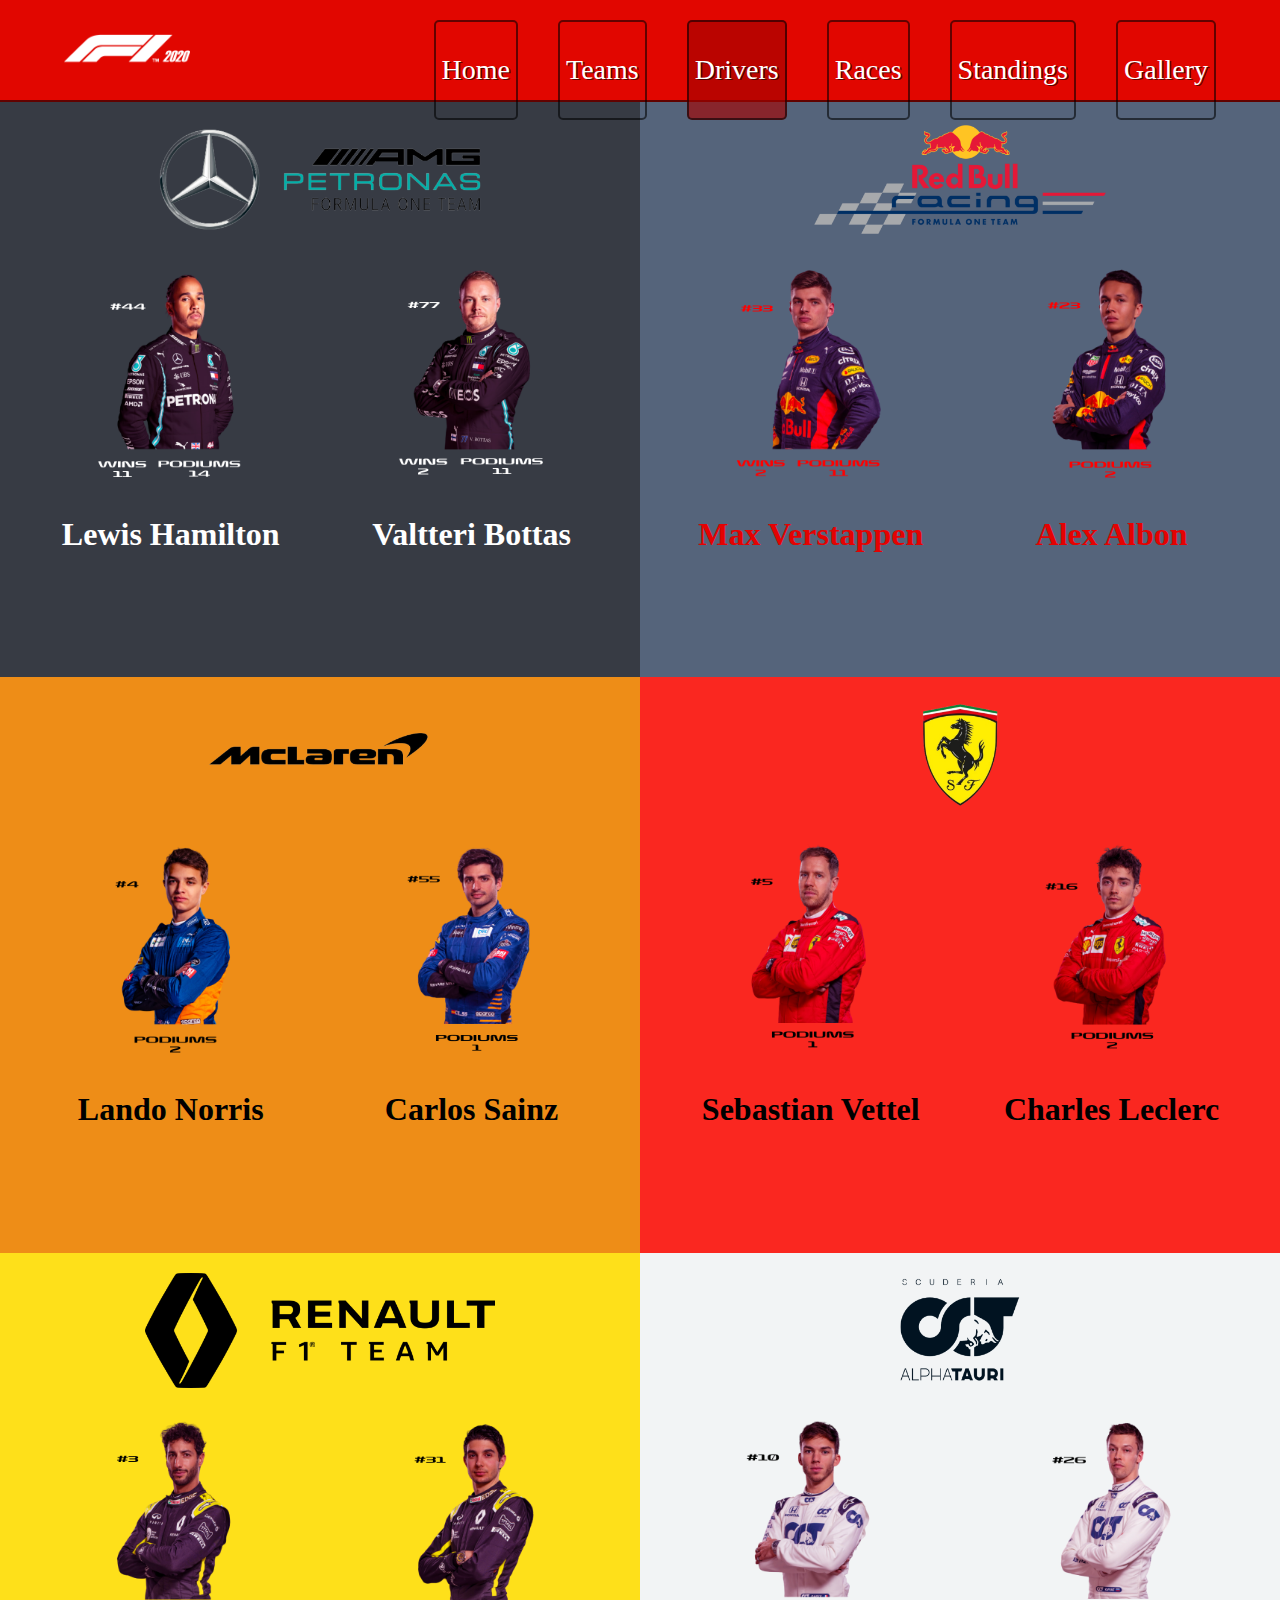
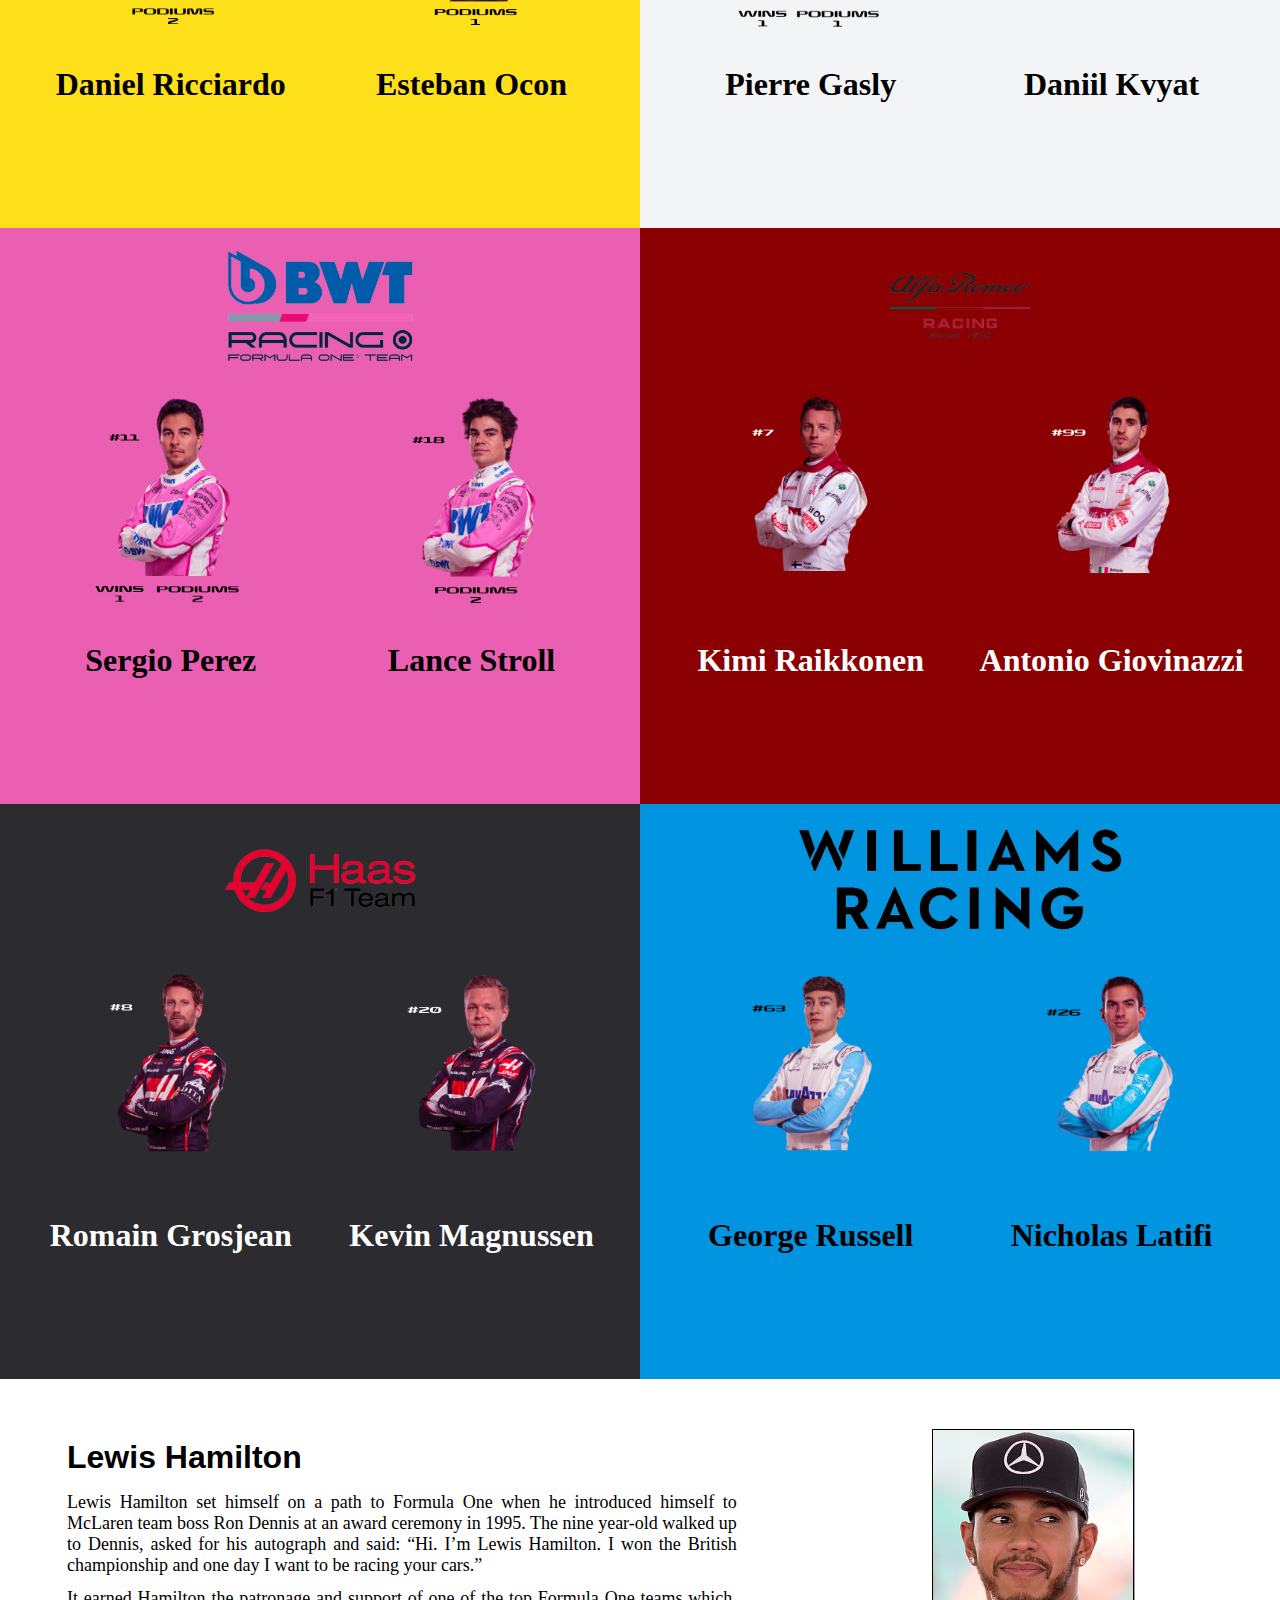
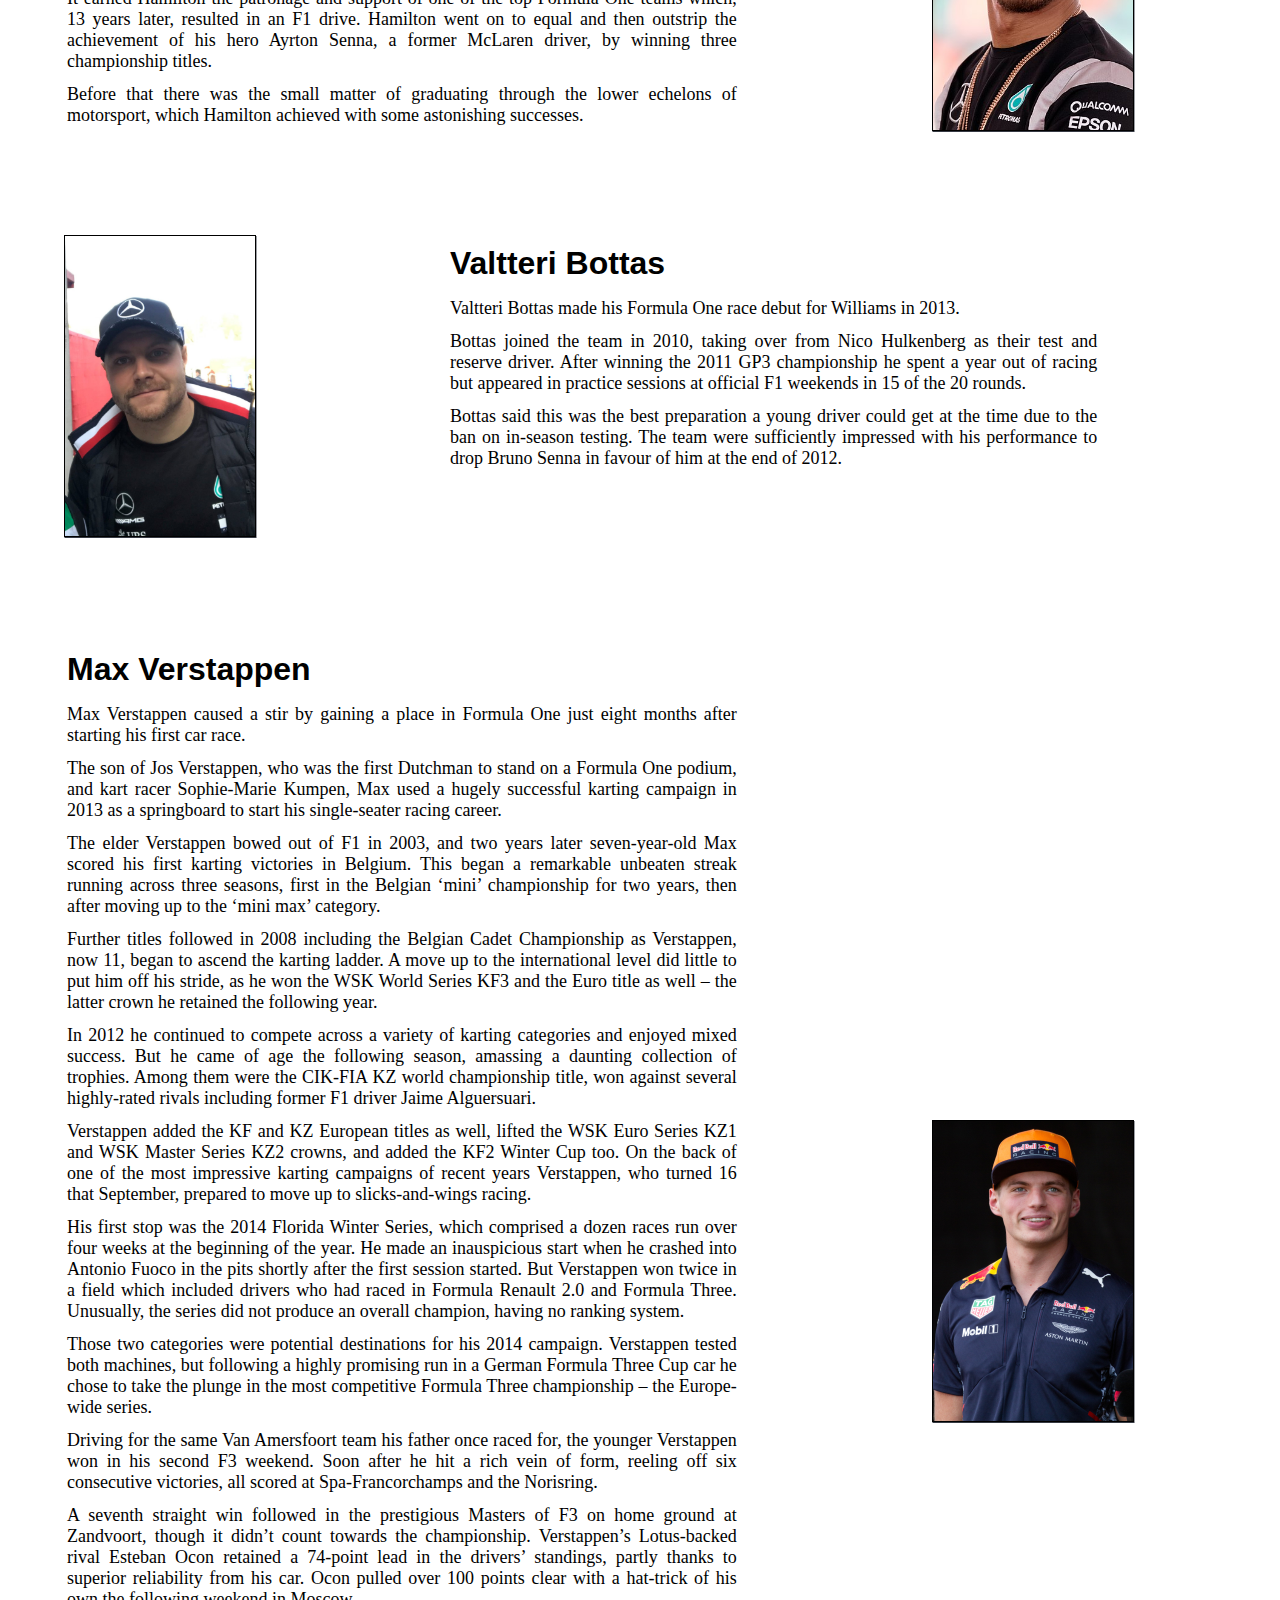
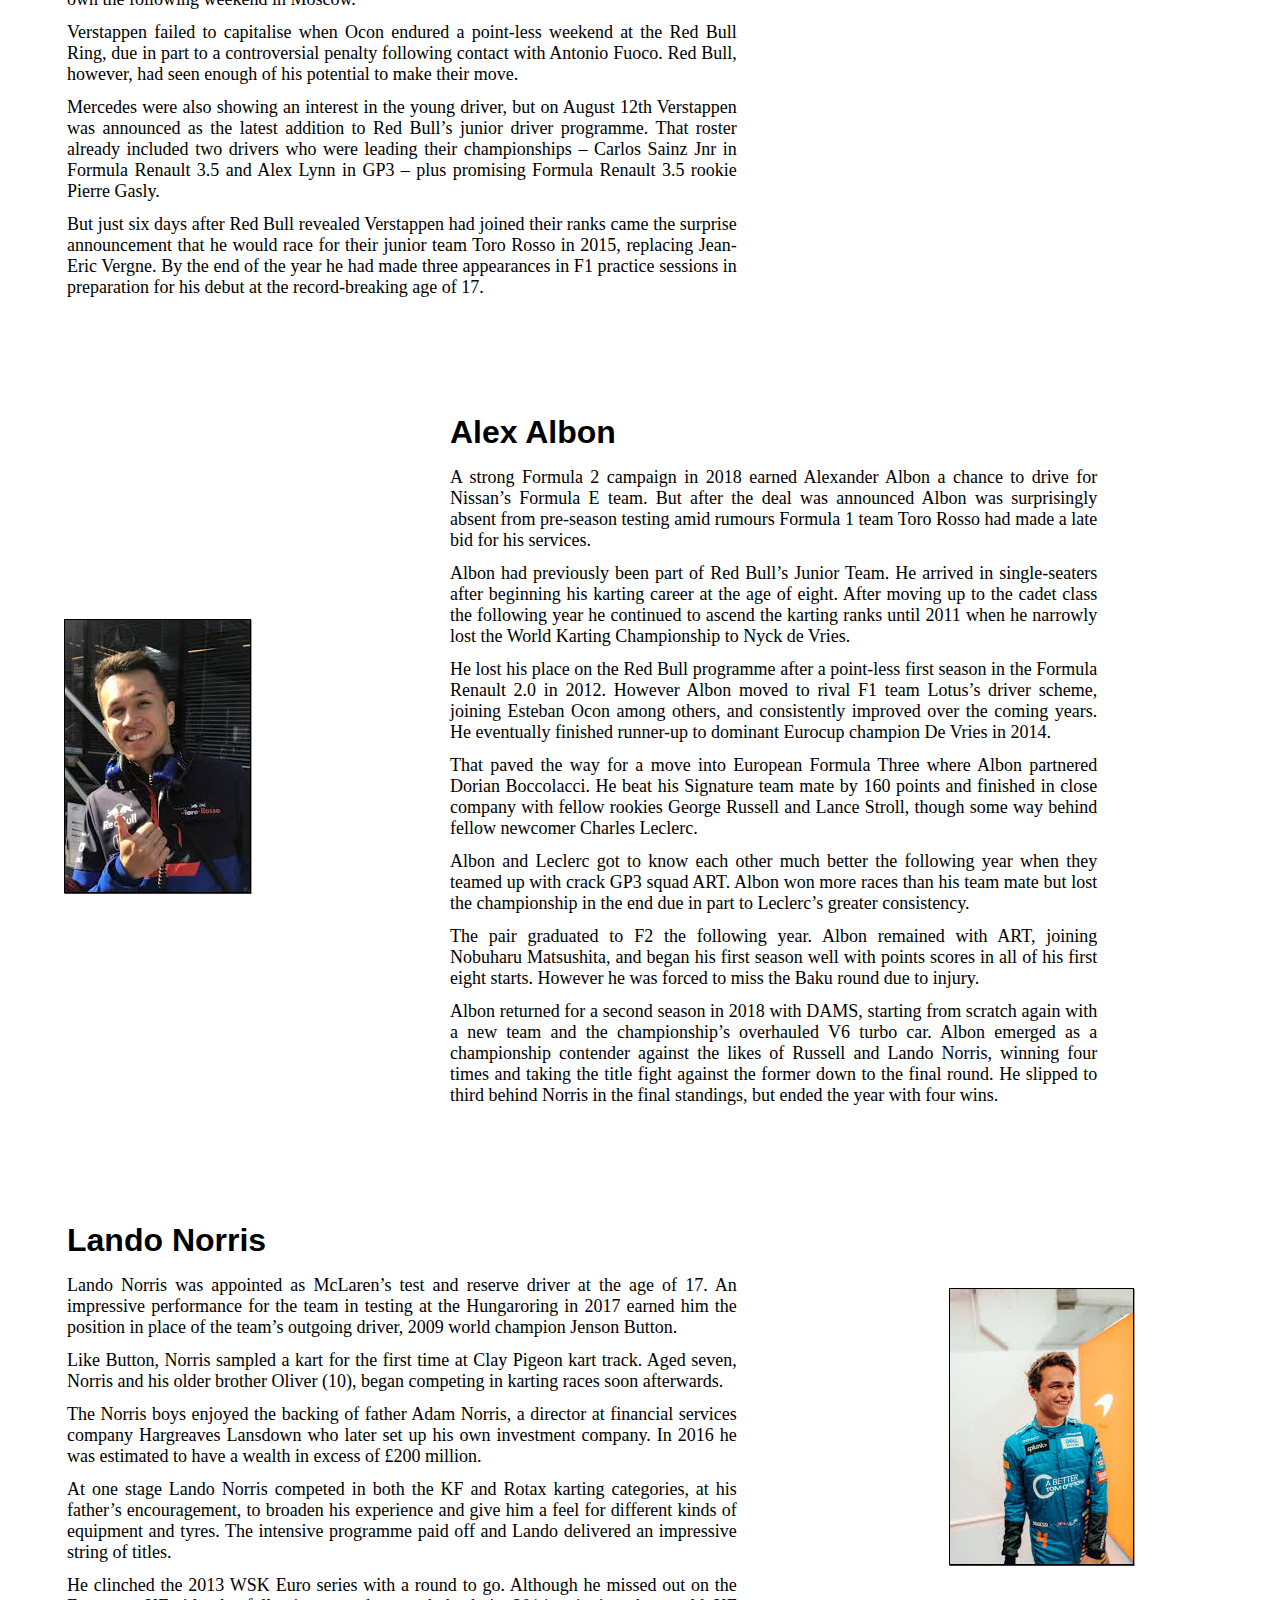
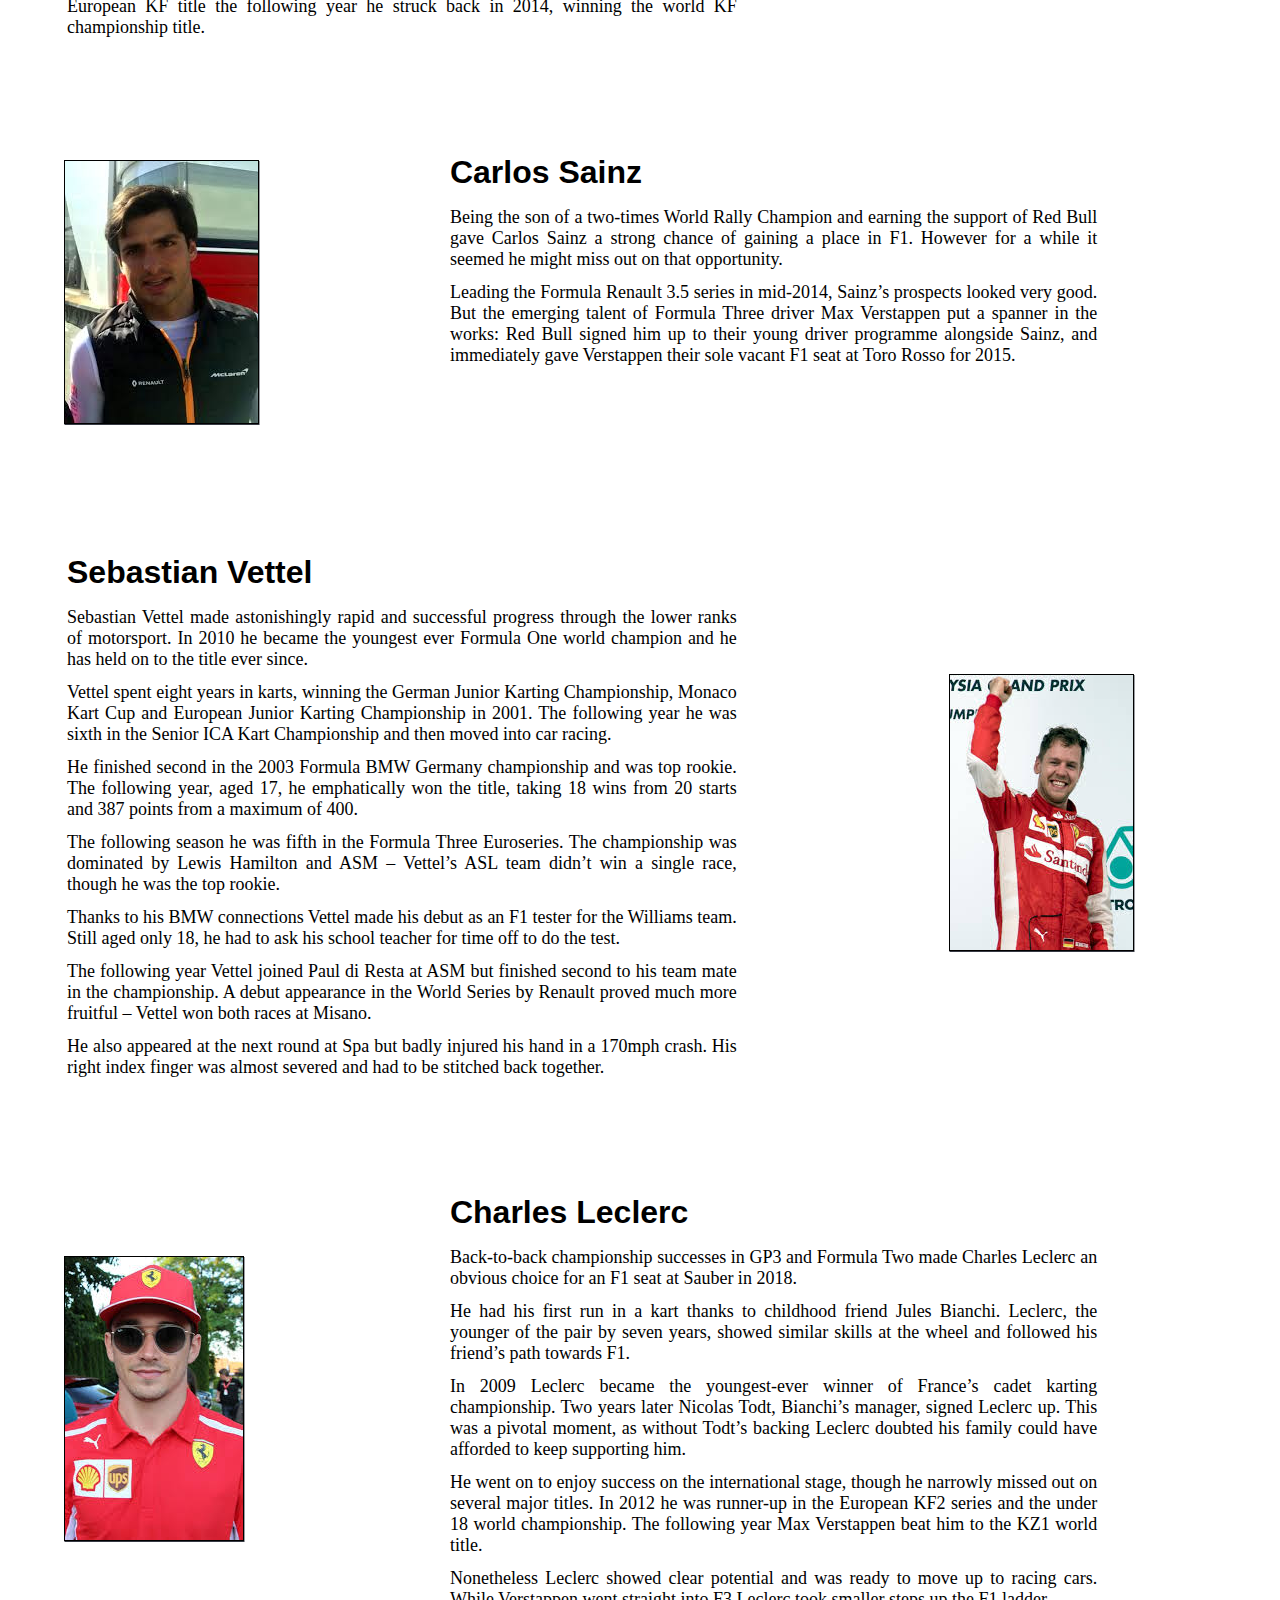
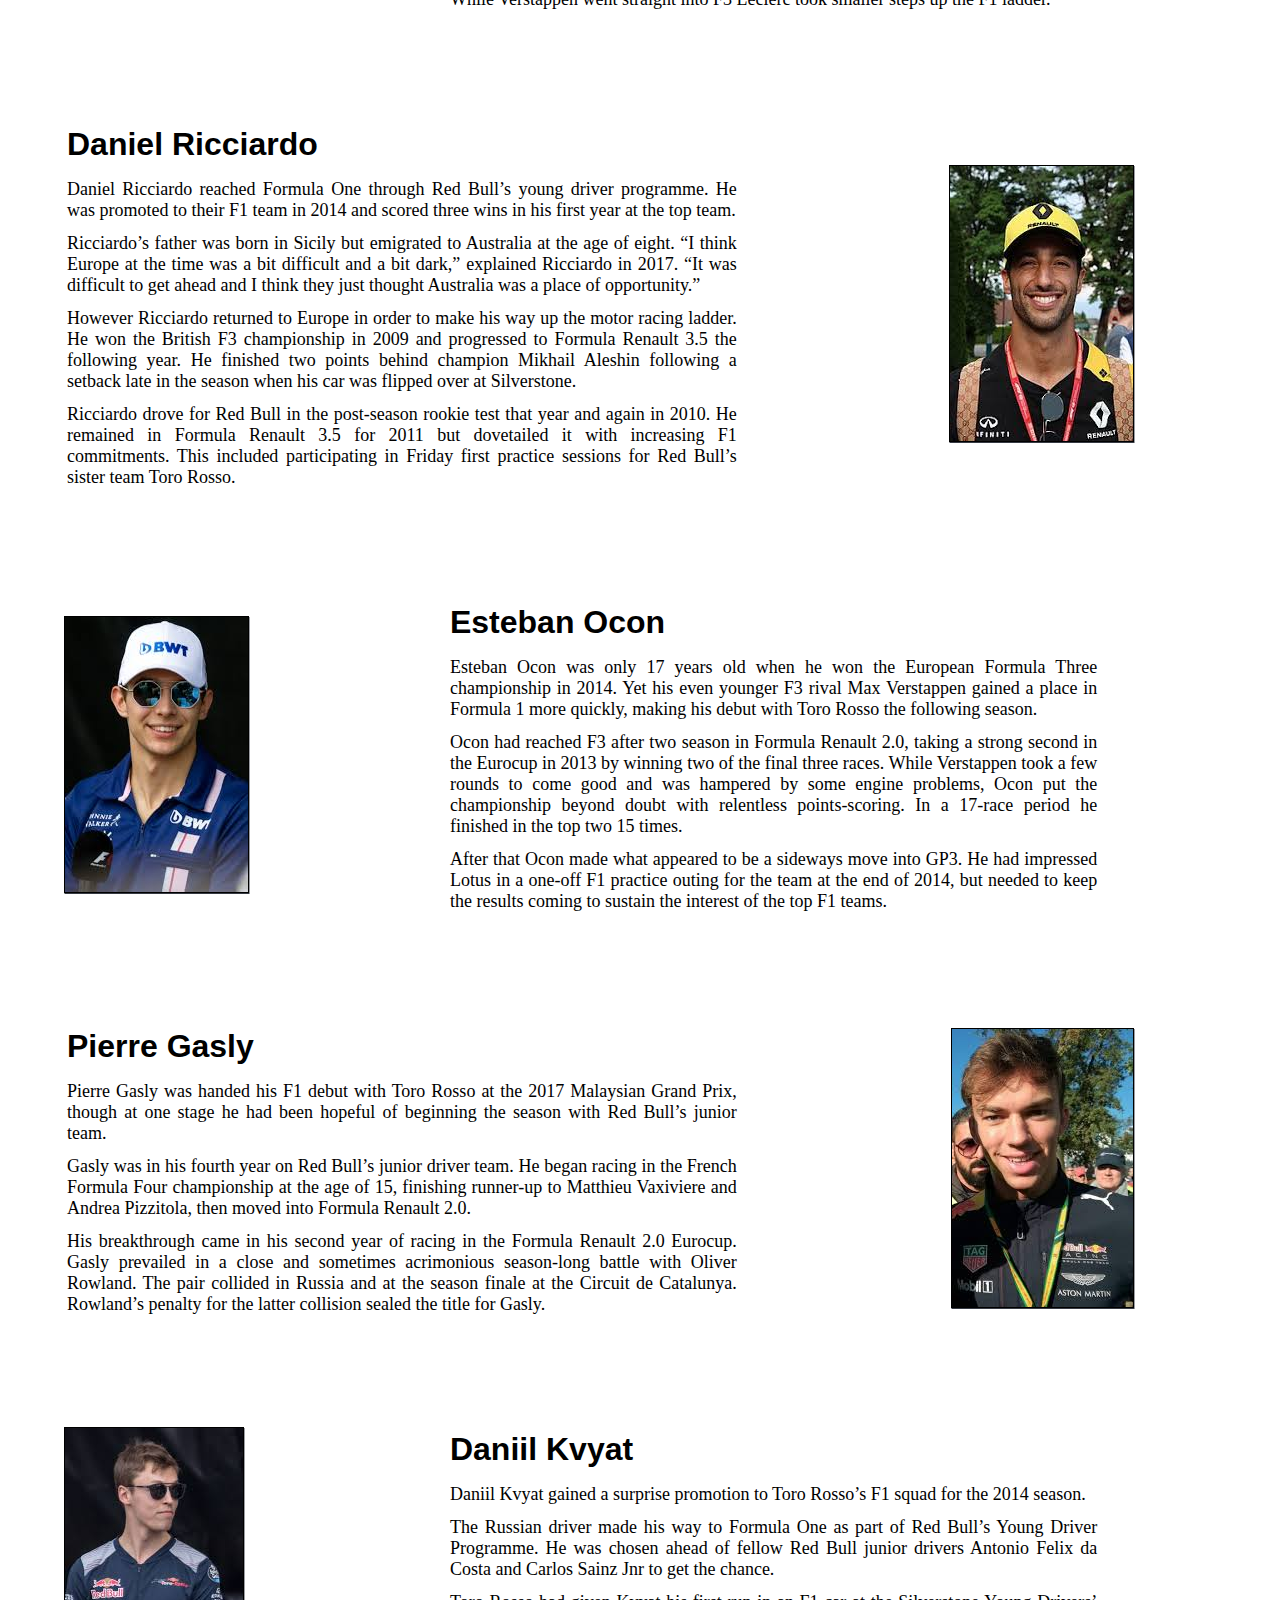
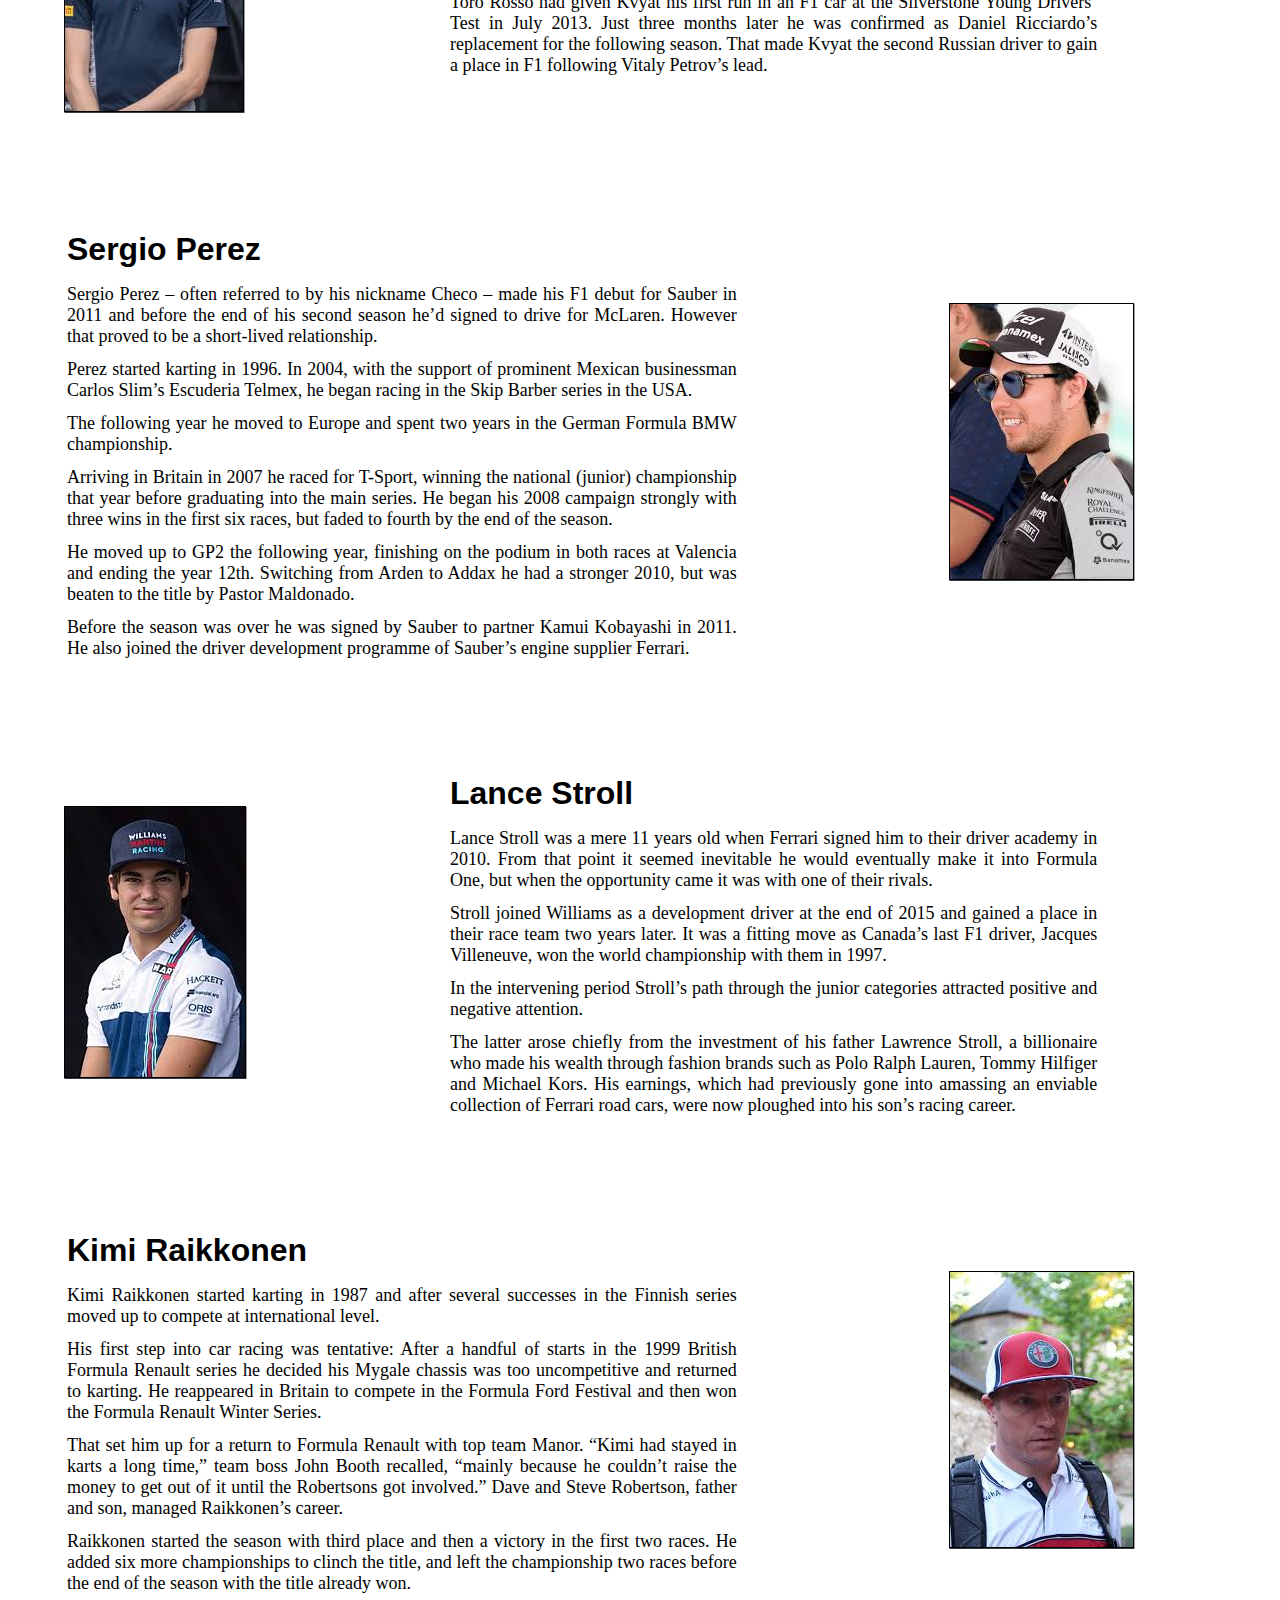
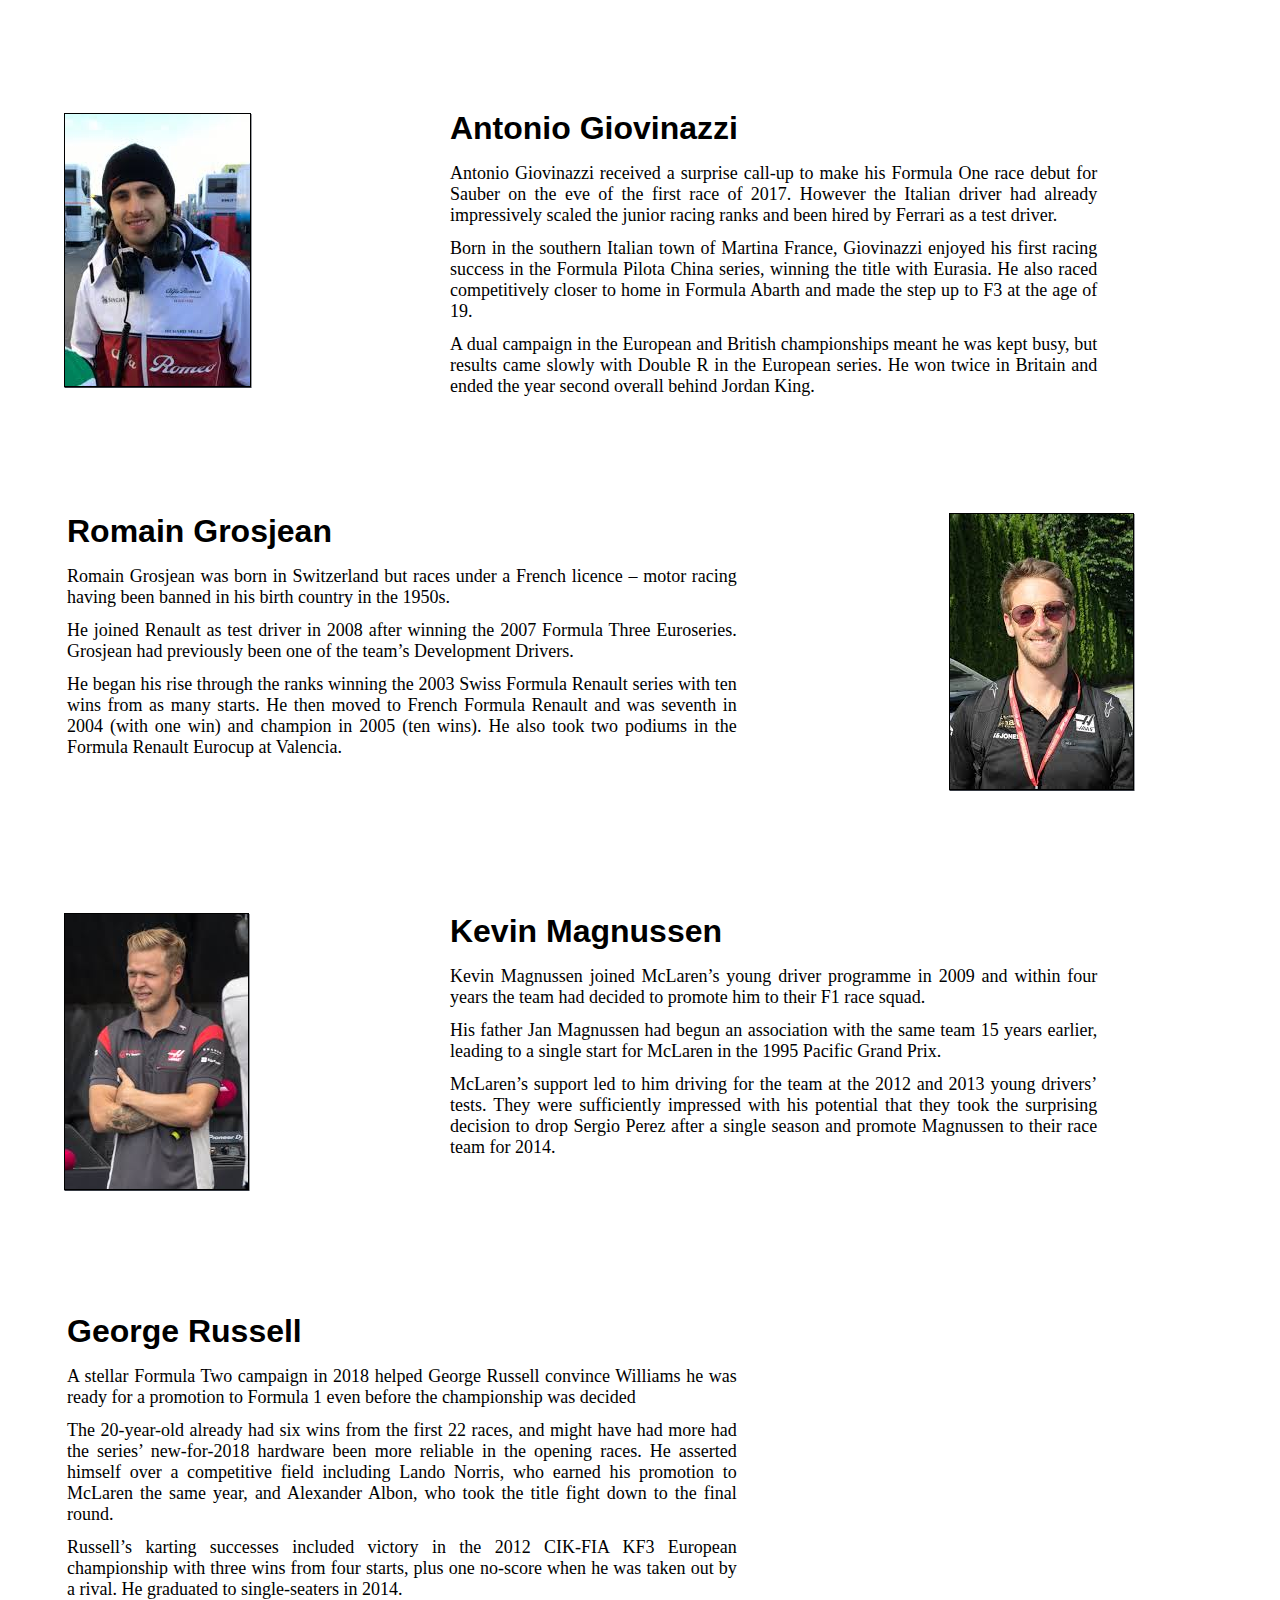
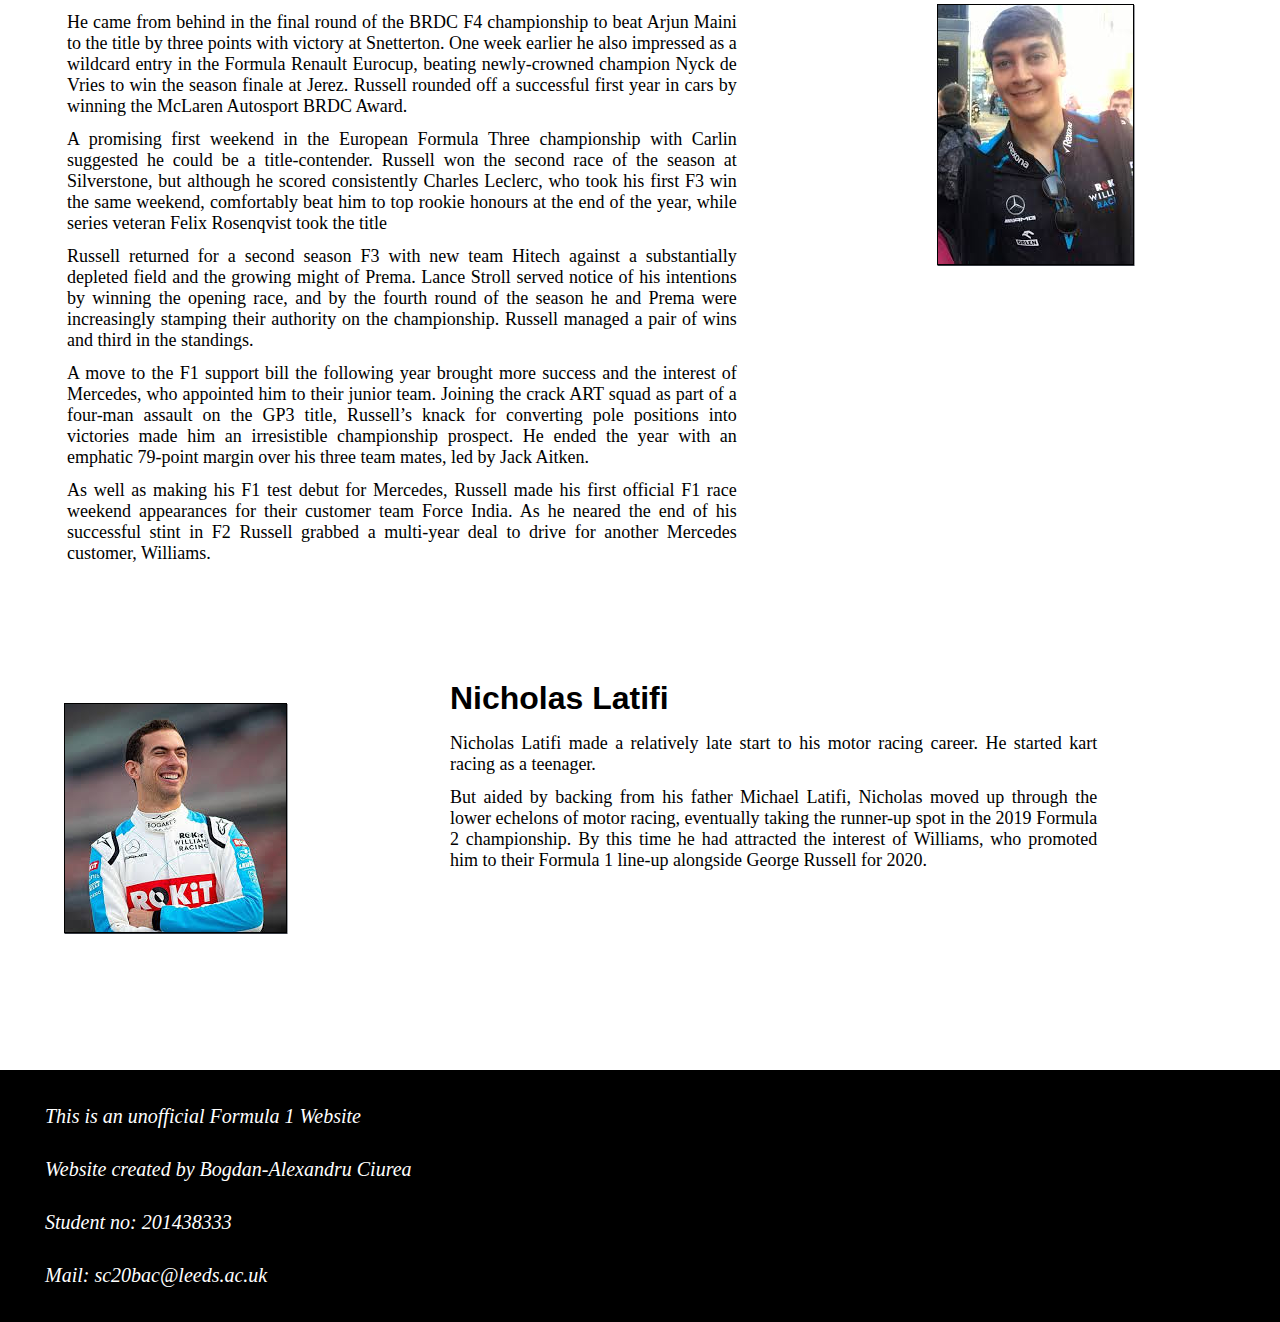
==== Drivers.html @ ae2753bf "Changes to layout + continuation to Drivers" ====
<!DOCTYPE html>
<html lang="en">
<head>
    <meta charset="UTF-8">
    <meta name="viewport" content="width=device-width, initial-scale=1.0">
    <meta http-equiv="X-UA-Xompatible" content="ie=edge">
    <title>F1</title>
    <link rel="stylesheet" href="reset.css">
    <link rel="stylesheet" href="Header.css">
    <link rel="stylesheet" href="cssdrivers.css">
    <link rel="stylesheet" href="footer.css">
    
</head>
<body>
    <div class="header">
        <div class = "innerHeader">
            <div class="logo">
                <a href="Home.html"><img src="Assets/F1-Logo.png"></a>
            </div>
            <ul class="navigation">
                <a href="Home.html"><li id="otherPages">Home</li></a>
                <a href="Teams.html"><li id="otherPages">Teams</li></a>
                <a href="Drivers.html"><li id="currentPage">Drivers</li></a>
                <a href="Races.html"><li id="otherPages">Races</li></a>
                <a href="Standings.html"><li id="otherPages">Standings</li></a>
                <a href="Photos.html"><li id="otherPages">Gallery</li></a>
            </ul>
        </div>
    </div>

    <main>
        <div id="mercedes" class="team">
            <div class="teamlogo">
                <img src="Assets/logomercedes.png">
            </div>

            <div class="drivers">
                <div class="driver">
                <a href="#LHam">
                    <div class="photo">
                        <img src="Assets/ham.png">
                    </div>
                    <div class="name">
                        <h1>
                            Lewis Hamilton
                        </h1>
                    </div>
                </a>
                </div>
                
                <div class="driver">
                <a href="#VBot">
                    <div class="photo">
                        <img src="Assets/bot.png">
                    </div>
                    <div class="name">
                        <h1>
                            Valtteri Bottas
                        </h1>
                    </div>
                </a>
                </div>
            </div>
        </div>

        <div id="redbull" class="team">
            <div class="teamlogo">
                <img src="Assets/logoredbull.png">
            </div>

            <div class="drivers">
                <div class="driver">
                    <a href="#MVer">
                    <div class="photo">
                        <img src="Assets/ver.png">
                    </div>
                    <div class="name">
                        <h1>
                            Max Verstappen
                        </h1>
                    </div>
                    </a>
                </div>
                <div class="driver">
                    <a href="#AAlb">
                    <div class="photo">
                        <img src="Assets/alb.png">
                    </div>
                    <div class="name">
                        <h1>
                            Alex Albon
                        </h1>
                    </div>
                    </a>
                </div>
            </div>
        </div>

        <div id="mclaren" class="team">
            <div class="teamlogo">
                <img src="Assets/logomclaren.png">
            </div>

            <div class="drivers">
                <div class="driver">
                    <a href="#LNor">
                    <div class="photo">
                        <img src="Assets/nor.png">
                    </div>
                    <div class="name">
                        <h1>
                            Lando Norris
                        </h1>
                    </div>
                    </a>
                </div>
                <div class="driver">
                    <a href="#CSai">
                    <div class="photo">
                        <img src="Assets/sai.png">
                    </div>
                    <div class="name">
                        <h1>
                            Carlos Sainz
                        </h1>
                    </div>
                    </a>
                </div>
            </div>
        </div>

        <div id="ferrari" class="team">
            <div class="teamlogo">
                <img src="Assets/logoferrri.png">
            </div>

            <div class="drivers">
                <div class="driver">
                    <a href="#SVet">
                    <div class="photo">
                        <img src="Assets/vet.png">
                    </div>
                    <div class="name">
                        <h1>
                            Sebastian Vettel
                        </h1>
                    </div>
                    </a>
                </div>
                <div class="driver">
                    <a href="#CLec">
                    <div class="photo">
                        <img src="Assets/lec.png">
                    </div>
                    <div class="name">
                        <h1>
                            Charles Leclerc
                        </h1>
                    </div>
                    </a>
                </div>
            </div>
        </div>

        <div id="renault" class="team">
            <div class="teamlogo">
                <img src="Assets/logorenault.png">
            </div>

            <div class="drivers">
                <div class="driver">
                    <a href="#DRic">
                    <div class="photo">
                        <img src="Assets/ric.png">
                    </div>
                    <div class="name">
                        <h1>
                            Daniel Ricciardo
                        </h1>
                    </div>
                    </a>
                </div>
                <div class="driver">
                    <a href="#EOco">
                    <div class="photo">
                        <img src="Assets/oco.png">
                    </div>
                    <div class="name">
                        <h1>
                            Esteban Ocon
                        </h1>
                    </div>
                    </a>
                </div>
            </div>
        </div>

        <div id="alphatauri" class="team">
            <div class="teamlogo">
                <img src="Assets/logoalphatauri.png">
            </div>

            <div class="drivers">
                <div class="driver">
                    <a href="#PGas">
                    <div class="photo">
                        <img src="Assets/gas.png">
                    </div>
                    <div class="name">
                        <h1>
                            Pierre Gasly
                        </h1>
                    </div>
                    </a>
                </div>
                <div class="driver">
                    <a href="#DKvy">
                    <div class="photo">
                        <img src="Assets/kvi.png">
                    </div>
                    <div class="name">
                        <h1>
                            Daniil Kvyat
                        </h1>
                    </div>
                    </a>
                </div>
            </div>
        </div>

        <div id="racingpoint" class="team">
            <div class="teamlogo">
                <img src="Assets/logoracinpoint.png">
            </div>

            <div class="drivers">
                <div class="driver">
                    <a href="#SPer">
                    <div class="photo">
                        <img src="Assets/per.png">
                    </div>
                    <div class="name">
                        <h1>
                            Sergio Perez
                        </h1>
                    </div>
                    </a>
                </div>
                <div class="driver">
                    <a href="#LStr">
                    <div class="photo">
                        <img src="Assets/str.png">
                    </div>
                    <div class="name">
                        <h1>
                            Lance Stroll
                        </h1>
                    </div>
                    </a>
                </div>
            </div>
        </div>

        <div id="alfaromeo" class="team">
            <div class="teamlogo">
                <img src="Assets/logoalfaromeo.png">
            </div>

            <div class="drivers">
                <div class="driver">
                    <a href="#KRai">
                    <div class="photo">
                        <img src="Assets/rai.png">
                    </div>
                    <div class="name">
                        <h1>
                            Kimi Raikkonen
                        </h1>
                    </div>
                    </a>
                </div>
                <div class="driver">
                    <a href="#AGio">
                    <div class="photo">
                        <img src="Assets/gio.png">
                    </div>
                    <div class="name">
                        <h1>
                            Antonio Giovinazzi
                        </h1>
                    </div>
                    </a>
                </div>
            </div>
        </div>

        <div id="haas" class="team">
            <div class="teamlogo">
                <img src="Assets/logohaas.png">
            </div>

            <div class="drivers">
                <div class="driver">
                    <a href="#RGro">
                    <div class="photo">
                        <img src="Assets/gro.png">
                    </div>
                    <div class="name">
                        <h1>
                            Romain Grosjean
                        </h1>
                    </div>
                    </a>
                </div>
                <div class="driver">
                    <a href="#KMag">
                    <div class="photo">
                        <img src="Assets/mag.png">
                    </div>
                    <div class="name">
                        <h1>
                            Kevin Magnussen
                        </h1>
                    </div>
                    </a>
                </div>
            </div>
        </div>

        <div id="williams" class="team">
            <div class="teamlogo">
                <img src="Assets/logowilliams.png">
            </div>

            <div class="drivers">
                <div class="driver">
                    <a href="#GRus">
                    <div class="photo">
                        <img src="Assets/rus.png">
                    </div>
                    <div class="name">
                        <h1>
                            George Russell
                        </h1>
                    </div>
                    </a>
                </div>
                <div class="driver">
                    <a href="#NLat">
                    <div class="photo">
                        <img src="Assets/lat.png">
                    </div>
                    <div class="name">
                        <h1>
                            Nicholas Latifi
                        </h1>
                    </div>
                    </a>
                </div>
            </div>
        </div>
    
    </main>
    
    <div class="driversDescription">
        <div class="driverDescriptionl">
            <div class="about">
                <h1 id="LHam">Lewis Hamilton</h1>
                <p>Lewis Hamilton set himself on a path to Formula One when he introduced himself to McLaren team boss Ron Dennis at an award ceremony in 1995. The nine year-old walked up to Dennis, asked for his autograph and said: “Hi. I’m Lewis Hamilton. I won the British championship and one day I want to be racing your cars.”</p>
                <p>It earned Hamilton the patronage and support of one of the top Formula One teams which, 13 years later, resulted in an F1 drive. Hamilton went on to equal and then outstrip the achievement of his hero Ayrton Senna, a former McLaren driver, by winning three championship titles.</p>
                <p>Before that there was the small matter of graduating through the lower echelons of motorsport, which Hamilton achieved with some astonishing successes.</p>
            </div>
            <div class="image">
                <img src="Assets/LHam.jpg" alt="Lewis Hamilton">
            </div>
        </div>

        <div class="driverDescriptionr">
            <div class="image">
                <img src="Assets/VBot.jpg" alt="Valtteri Bottas">
            </div>
            <div class="about">
                <h1 id="VBot">Valtteri Bottas</h1>
                <p>Valtteri Bottas made his Formula One race debut for Williams in 2013.</p>
                <p>Bottas joined the team in 2010, taking over from Nico Hulkenberg as their test and reserve driver. After winning the 2011 GP3 championship he spent a year out of racing but appeared in practice sessions at official F1 weekends in 15 of the 20 rounds.</p>
                <p>Bottas said this was the best preparation a young driver could get at the time due to the ban on in-season testing. The team were sufficiently impressed with his performance to drop Bruno Senna in favour of him at the end of 2012.</p>
            </div>
            
        </div>

        <div class="driverDescriptionl">
            <div class="about">
                <h1 id="MVer">Max Verstappen</h1>
                <p>Max Verstappen caused a stir by gaining a place in Formula One just eight months after starting his first car race.</p>
                <p>The son of Jos Verstappen, who was the first Dutchman to stand on a Formula One podium, and kart racer Sophie-Marie Kumpen, Max used a hugely successful karting campaign in 2013 as a springboard to start his single-seater racing career.</p>
                <p>The elder Verstappen bowed out of F1 in 2003, and two years later seven-year-old Max scored his first karting victories in Belgium. This began a remarkable unbeaten streak running across three seasons, first in the Belgian ‘mini’ championship for two years, then after moving up to the ‘mini max’ category.</p>
                <p>Further titles followed in 2008 including the Belgian Cadet Championship as Verstappen, now 11, began to ascend the karting ladder. A move up to the international level did little to put him off his stride, as he won the WSK World Series KF3 and the Euro title as well – the latter crown he retained the following year.</p>
                <p>In 2012 he continued to compete across a variety of karting categories and enjoyed mixed success. But he came of age the following season, amassing a daunting collection of trophies. Among them were the CIK-FIA KZ world championship title, won against several highly-rated rivals including former F1 driver Jaime Alguersuari.</p>
                <p>Verstappen added the KF and KZ European titles as well, lifted the WSK Euro Series KZ1 and WSK Master Series KZ2 crowns, and added the KF2 Winter Cup too. On the back of one of the most impressive karting campaigns of recent years Verstappen, who turned 16 that September, prepared to move up to slicks-and-wings racing.</p>
                <p>His first stop was the 2014 Florida Winter Series, which comprised a dozen races run over four weeks at the beginning of the year. He made an inauspicious start when he crashed into Antonio Fuoco in the pits shortly after the first session started. But Verstappen won twice in a field which included drivers who had raced in Formula Renault 2.0 and Formula Three. Unusually, the series did not produce an overall champion, having no ranking system.</p>
                <p>Those two categories were potential destinations for his 2014 campaign. Verstappen tested both machines, but following a highly promising run in a German Formula Three Cup car he chose to take the plunge in the most competitive Formula Three championship – the Europe-wide series.</p>
                <p>Driving for the same Van Amersfoort team his father once raced for, the younger Verstappen won in his second F3 weekend. Soon after he hit a rich vein of form, reeling off six consecutive victories, all scored at Spa-Francorchamps and the Norisring.</p>
                <p>A seventh straight win followed in the prestigious Masters of F3 on home ground at Zandvoort, though it didn’t count towards the championship. Verstappen’s Lotus-backed rival Esteban Ocon retained a 74-point lead in the drivers’ standings, partly thanks to superior reliability from his car. Ocon pulled over 100 points clear with a hat-trick of his own the following weekend in Moscow.</p>
                <p>Verstappen failed to capitalise when Ocon endured a point-less weekend at the Red Bull Ring, due in part to a controversial penalty following contact with Antonio Fuoco. Red Bull, however, had seen enough of his potential to make their move.</p>
                <p>Mercedes were also showing an interest in the young driver, but on August 12th Verstappen was announced as the latest addition to Red Bull’s junior driver programme. That roster already included two drivers who were leading their championships – Carlos Sainz Jnr in Formula Renault 3.5 and Alex Lynn in GP3 – plus promising Formula Renault 3.5 rookie Pierre Gasly.</p>
                <p>But just six days after Red Bull revealed Verstappen had joined their ranks came the surprise announcement that he would race for their junior team Toro Rosso in 2015, replacing Jean-Eric Vergne. By the end of the year he had made three appearances in F1 practice sessions in preparation for his debut at the record-breaking age of 17.</p>
            </div>
            <div class="image">
                <img src="Assets/MVer.jpg" alt="Max Verstappen">
            </div>
        </div>

        <div class="driverDescriptionr">
            <div class="image">
                <img src="Assets/AAlb.jpg" alt="Alex Albon">
            </div>
            <div class="about">
                <h1 id="AAlb">Alex Albon</h1>
                <p>A strong Formula 2 campaign in 2018 earned Alexander Albon a chance to drive for Nissan’s Formula E team. But after the deal was announced Albon was surprisingly absent from pre-season testing amid rumours Formula 1 team Toro Rosso had made a late bid for his services.</p>
                <p>Albon had previously been part of Red Bull’s Junior Team. He arrived in single-seaters after beginning his karting career at the age of eight. After moving up to the cadet class the following year he continued to ascend the karting ranks until 2011 when he narrowly lost the World Karting Championship to Nyck de Vries.</p>
                <p>He lost his place on the Red Bull programme after a point-less first season in the Formula Renault 2.0 in 2012. However Albon moved to rival F1 team Lotus’s driver scheme, joining Esteban Ocon among others, and consistently improved over the coming years. He eventually finished runner-up to dominant Eurocup champion De Vries in 2014.</p>
                <p>That paved the way for a move into European Formula Three where Albon partnered Dorian Boccolacci. He beat his Signature team mate by 160 points and finished in close company with fellow rookies George Russell and Lance Stroll, though some way behind fellow newcomer Charles Leclerc.</p>
                <p>Albon and Leclerc got to know each other much better the following year when they teamed up with crack GP3 squad ART. Albon won more races than his team mate but lost the championship in the end due in part to Leclerc’s greater consistency.</p>
                <p>The pair graduated to F2 the following year. Albon remained with ART, joining Nobuharu Matsushita, and began his first season well with points scores in all of his first eight starts. However he was forced to miss the Baku round due to injury.</p>
                <p>Albon returned for a second season in 2018 with DAMS, starting from scratch again with a new team and the championship’s overhauled V6 turbo car. Albon emerged as a championship contender against the likes of Russell and Lando Norris, winning four times and taking the title fight against the former down to the final round. He slipped to third behind Norris in the final standings, but ended the year with four wins.</p>
            </div>
        </div>

        <div class="driverDescriptionl">
            <div class="about">
                <h1 id="LNor">Lando Norris</h1>
                <p>Lando Norris was appointed as McLaren’s test and reserve driver at the age of 17. An impressive performance for the team in testing at the Hungaroring in 2017 earned him the position in place of the team’s outgoing driver, 2009 world champion Jenson Button.</p>
                <p>Like Button, Norris sampled a kart for the first time at Clay Pigeon kart track. Aged seven, Norris and his older brother Oliver (10), began competing in karting races soon afterwards.</p>
                <p>The Norris boys enjoyed the backing of father Adam Norris, a director at financial services company Hargreaves Lansdown who later set up his own investment company. In 2016 he was estimated to have a wealth in excess of £200 million.</p>
                <p>At one stage Lando Norris competed in both the KF and Rotax karting categories, at his father’s encouragement, to broaden his experience and give him a feel for different kinds of equipment and tyres. The intensive programme paid off and Lando delivered an impressive string of titles.</p>
                <p>He clinched the 2013 WSK Euro series with a round to go. Although he missed out on the European KF title the following year he struck back in 2014, winning the world KF championship title.</p>
            </div>
            <div class="image">
                <img src="Assets/LNor.jpg" alt="Lando Norris">
            </div>
        </div>

        <div class="driverDescriptionr">
            <div class="image">
                <img src="Assets/CSai.jpg" alt="Carlos Sainz">
            </div>
            <div class="about">
                <h1 id="CSai">Carlos Sainz</h1>
                <p>Being the son of a two-times World Rally Champion and earning the support of Red Bull gave Carlos Sainz a strong chance of gaining a place in F1. However for a while it seemed he might miss out on that opportunity.</p>
                <p>Leading the Formula Renault 3.5 series in mid-2014, Sainz’s prospects looked very good. But the emerging talent of Formula Three driver Max Verstappen put a spanner in the works: Red Bull signed him up to their young driver programme alongside Sainz, and immediately gave Verstappen their sole vacant F1 seat at Toro Rosso for 2015.</p>

            </div> 
        </div>

        <div class="driverDescriptionl">
            <div class="about">
                <h1 id="SVet">Sebastian Vettel</h1>
                <p>Sebastian Vettel made astonishingly rapid and successful progress through the lower ranks of motorsport. In 2010 he became the youngest ever Formula One world champion and he has held on to the title ever since.</p>
                <p>Vettel spent eight years in karts, winning the German Junior Karting Championship, Monaco Kart Cup and European Junior Karting Championship in 2001. The following year he was sixth in the Senior ICA Kart Championship and then moved into car racing.</p>
                <p>He finished second in the 2003 Formula BMW Germany championship and was top rookie. The following year, aged 17, he emphatically won the title, taking 18 wins from 20 starts and 387 points from a maximum of 400.</p>
                <p>The following season he was fifth in the Formula Three Euroseries. The championship was dominated by Lewis Hamilton and ASM – Vettel’s ASL team didn’t win a single race, though he was the top rookie.</p>
                <p>Thanks to his BMW connections Vettel made his debut as an F1 tester for the Williams team. Still aged only 18, he had to ask his school teacher for time off to do the test.</p>
                <p>The following year Vettel joined Paul di Resta at ASM but finished second to his team mate in the championship. A debut appearance in the World Series by Renault proved much more fruitful – Vettel won both races at Misano.</p>
                <p>He also appeared at the next round at Spa but badly injured his hand in a 170mph crash. His right index finger was almost severed and had to be stitched back together.</p>
            </div>
            <div class="image">
                <img src="Assets/SVet.jpg" alt="Sebastian Vettel">
            </div>
        </div>

        <div class="driverDescriptionr">
            <div class="image">
                <img src="Assets/CLec.jpg" alt="Charles Leclerc">
            </div>
            <div class="about">
                <h1 id="CLec">Charles Leclerc</h1>
                <p>Back-to-back championship successes in GP3 and Formula Two made Charles Leclerc an obvious choice for an F1 seat at Sauber in 2018.</p>
                <p>He had his first run in a kart thanks to childhood friend Jules Bianchi. Leclerc, the younger of the pair by seven years, showed similar skills at the wheel and followed his friend’s path towards F1.</p>
                <p>In 2009 Leclerc became the youngest-ever winner of France’s cadet karting championship. Two years later Nicolas Todt, Bianchi’s manager, signed Leclerc up. This was a pivotal moment, as without Todt’s backing Leclerc doubted his family could have afforded to keep supporting him.</p>
                <p>He went on to enjoy success on the international stage, though he narrowly missed out on several major titles. In 2012 he was runner-up in the European KF2 series and the under 18 world championship. The following year Max Verstappen beat him to the KZ1 world title.</p>
                <p>Nonetheless Leclerc showed clear potential and was ready to move up to racing cars. While Verstappen went straight into F3 Leclerc took smaller steps up the F1 ladder.</p>
            </div>
            
        </div>

        <div class="driverDescriptionl">
            <div class="about">
                <h1 id="DRic">Daniel Ricciardo</h1>
                <p>Daniel Ricciardo reached Formula One through Red Bull’s young driver programme. He was promoted to their F1 team in 2014 and scored three wins in his first year at the top team.</p>
                <p>Ricciardo’s father was born in Sicily but emigrated to Australia at the age of eight. “I think Europe at the time was a bit difficult and a bit dark,” explained Ricciardo in 2017. “It was difficult to get ahead and I think they just thought Australia was a place of opportunity.”</p>
                <p>However Ricciardo returned to Europe in order to make his way up the motor racing ladder. He won the British F3 championship in 2009 and progressed to Formula Renault 3.5 the following year. He finished two points behind champion Mikhail Aleshin following a setback late in the season when his car was flipped over at Silverstone.</p>
                <p>Ricciardo drove for Red Bull in the post-season rookie test that year and again in 2010. He remained in Formula Renault 3.5 for 2011 but dovetailed it with increasing F1 commitments. This included participating in Friday first practice sessions for Red Bull’s sister team Toro Rosso.</p>

            </div>
            <div class="image">
                <img src="Assets/DRic.jpg" alt="Daniel Ricciardo">
            </div>
        </div>

        <div class="driverDescriptionr">
            <div class="image">
                <img src="Assets/EOco.jpg" alt="Esteban Ocon">
            </div>
            <div class="about">
                <h1 id="EOco">Esteban Ocon</h1>
                <p>Esteban Ocon was only 17 years old when he won the European Formula Three championship in 2014. Yet his even younger F3 rival Max Verstappen gained a place in Formula 1 more quickly, making his debut with Toro Rosso the following season.</p>
                <p>Ocon had reached F3 after two season in Formula Renault 2.0, taking a strong second in the Eurocup in 2013 by winning two of the final three races. While Verstappen took a few rounds to come good and was hampered by some engine problems, Ocon put the championship beyond doubt with relentless points-scoring. In a 17-race period he finished in the top two 15 times.</p>
                <p>After that Ocon made what appeared to be a sideways move into GP3. He had impressed Lotus in a one-off F1 practice outing for the team at the end of 2014, but needed to keep the results coming to sustain the interest of the top F1 teams.</p>
            </div>
            
        </div>

        <div class="driverDescriptionl">
            <div class="about">
                <h1 id="PGas">Pierre Gasly</h1>
                <p>Pierre Gasly was handed his F1 debut with Toro Rosso at the 2017 Malaysian Grand Prix, though at one stage he had been hopeful of beginning the season with Red Bull’s junior team.</p>
                <p>Gasly was in his fourth year on Red Bull’s junior driver team. He began racing in the French Formula Four championship at the age of 15, finishing runner-up to Matthieu Vaxiviere and Andrea Pizzitola, then moved into Formula Renault 2.0.</p>
                <p>His breakthrough came in his second year of racing in the Formula Renault 2.0 Eurocup. Gasly prevailed in a close and sometimes acrimonious season-long battle with Oliver Rowland. The pair collided in Russia and at the season finale at the Circuit de Catalunya. Rowland’s penalty for the latter collision sealed the title for Gasly.</p>
            </div>
            <div class="image">
                <img src="Assets/PGas.jpg" alt="Pierre Gasly">
            </div>
        </div>

        <div class="driverDescriptionr">
            <div class="image">
                <img src="Assets/DKvy.jpg" alt="Daniil Kvyat">
            </div>
            <div class="about">
                <h1 id="DKvy">Daniil Kvyat</h1>
                <p>Daniil Kvyat gained a surprise promotion to Toro Rosso’s F1 squad for the 2014 season.</p>
                <p>The Russian driver made his way to Formula One as part of Red Bull’s Young Driver Programme. He was chosen ahead of fellow Red Bull junior drivers Antonio Felix da Costa and Carlos Sainz Jnr to get the chance.</p>
                <p>Toro Rosso had given Kvyat his first run in an F1 car at the Silverstone Young Drivers’ Test in July 2013. Just three months later he was confirmed as Daniel Ricciardo’s replacement for the following season. That made Kvyat the second Russian driver to gain a place in F1 following Vitaly Petrov’s lead.</p>
            </div>
            
        </div>

        <div class="driverDescriptionl">
            <div class="about">
                <h1 id="SPer">Sergio Perez</h1>
                <p>Sergio Perez – often referred to by his nickname Checo – made his F1 debut for Sauber in 2011 and before the end of his second season he’d signed to drive for McLaren. However that proved to be a short-lived relationship.</p>
                <p>Perez started karting in 1996. In 2004, with the support of prominent Mexican businessman Carlos Slim’s Escuderia Telmex, he began racing in the Skip Barber series in the USA.</p>
                <p>The following year he moved to Europe and spent two years in the German Formula BMW championship.</p>
                <p>Arriving in Britain in 2007 he raced for T-Sport, winning the national (junior) championship that year before graduating into the main series. He began his 2008 campaign strongly with three wins in the first six races, but faded to fourth by the end of the season.</p>
                <p>He moved up to GP2 the following year, finishing on the podium in both races at Valencia and ending the year 12th. Switching from Arden to Addax he had a stronger 2010, but was beaten to the title by Pastor Maldonado.</p>
                <p>Before the season was over he was signed by Sauber to partner Kamui Kobayashi in 2011. He also joined the driver development programme of Sauber’s engine supplier Ferrari.</p>
            </div>
            <div class="image">
                <img src="Assets/SPer.jpg" alt="Sergio Perez">
            </div>
        </div>

        <div class="driverDescriptionr">
            <div class="image">
                <img src="Assets/LStr.jpg" alt="Lance Stroll">
            </div>
            <div class="about">
                <h1 id="LStr">Lance Stroll</h1>
                <p>Lance Stroll was a mere 11 years old when Ferrari signed him to their driver academy in 2010. From that point it seemed inevitable he would eventually make it into Formula One, but when the opportunity came it was with one of their rivals.</p>
                <p>Stroll joined Williams as a development driver at the end of 2015 and gained a place in their race team two years later. It was a fitting move as Canada’s last F1 driver, Jacques Villeneuve, won the world championship with them in 1997.</p>
                <p>In the intervening period Stroll’s path through the junior categories attracted positive and negative attention.</p>
                <p>The latter arose chiefly from the investment of his father Lawrence Stroll, a billionaire who made his wealth through fashion brands such as Polo Ralph Lauren, Tommy Hilfiger and Michael Kors. His earnings, which had previously gone into amassing an enviable collection of Ferrari road cars, were now ploughed into his son’s racing career.</p>
            </div>
            
        </div>

        <div class="driverDescriptionl">
            <div class="about">
                <h1 id="KRai">Kimi Raikkonen</h1>
                <p>Kimi Raikkonen started karting in 1987 and after several successes in the Finnish series moved up to compete at international level.</p>
                <p>His first step into car racing was tentative: After a handful of starts in the 1999 British Formula Renault series he decided his Mygale chassis was too uncompetitive and returned to karting. He reappeared in Britain to compete in the Formula Ford Festival and then won the Formula Renault Winter Series.</p>
                <p>That set him up for a return to Formula Renault with top team Manor. “Kimi had stayed in karts a long time,” team boss John Booth recalled, “mainly because he couldn’t raise the money to get out of it until the Robertsons got involved.” Dave and Steve Robertson, father and son, managed Raikkonen’s career.</p>
                <p>Raikkonen started the season with third place and then a victory in the first two races. He added six more championships to clinch the title, and left the championship two races before the end of the season with the title already won.</p>
            </div>
            <div class="image">
                <img src="Assets/KRai.jpg" alt="Kimi Raikkonen">
            </div>
        </div>

        <div class="driverDescriptionr">
            <div class="image">
                <img src="Assets/AGio.jpg" alt="Antonio Giovinazzi">
            </div>
            <div class="about">
                <h1 id="AGio">Antonio Giovinazzi</h1>
                <p>Antonio Giovinazzi received a surprise call-up to make his Formula One race debut for Sauber on the eve of the first race of 2017. However the Italian driver had already impressively scaled the junior racing ranks and been hired by Ferrari as a test driver.</p>
                <p>Born in the southern Italian town of Martina France, Giovinazzi enjoyed his first racing success in the Formula Pilota China series, winning the title with Eurasia. He also raced competitively closer to home in Formula Abarth and made the step up to F3 at the age of 19.</p>
                <p>A dual campaign in the European and British championships meant he was kept busy, but results came slowly with Double R in the European series. He won twice in Britain and ended the year second overall behind Jordan King.</p>
            </div>
            
        </div>

        <div class="driverDescriptionl">
            <div class="about">
                <h1 id="RGro">Romain Grosjean</h1>
                <p>Romain Grosjean was born in Switzerland but races under a French licence – motor racing having been banned in his birth country in the 1950s.</p>
                <p>He joined Renault as test driver in 2008 after winning the 2007 Formula Three Euroseries. Grosjean had previously been one of the team’s Development Drivers.</p>
                <p>He began his rise through the ranks winning the 2003 Swiss Formula Renault series with ten wins from as many starts. He then moved to French Formula Renault and was seventh in 2004 (with one win) and champion in 2005 (ten wins). He also took two podiums in the Formula Renault Eurocup at Valencia.</p>
            </div>
            <div class="image">
                <img src="Assets/RGro.jpg" alt="Romain Grosjean">
            </div>
        </div>

        <div class="driverDescriptionr">
            <div class="image">
                <img src="Assets/KMag.jpg" alt="Kevin Magnussen">
            </div>
            <div class="about">
                <h1 id="KMag">Kevin Magnussen</h1>
                <p>Kevin Magnussen joined McLaren’s young driver programme in 2009 and within four years the team had decided to promote him to their F1 race squad.</p>
                <p>His father Jan Magnussen had begun an association with the same team 15 years earlier, leading to a single start for McLaren in the 1995 Pacific Grand Prix.</p>
                <p>McLaren’s support led to him driving for the team at the 2012 and 2013 young drivers’ tests. They were sufficiently impressed with his potential that they took the surprising decision to drop Sergio Perez after a single season and promote Magnussen to their race team for 2014.</p>
            </div>
            
        </div>

        <div class="driverDescriptionl">
            <div class="about">
                <h1 id="GRus">George Russell</h1>
                <p>A stellar Formula Two campaign in 2018 helped George Russell convince Williams he was ready for a promotion to Formula 1 even before the championship was decided</p>
                <p>The 20-year-old already had six wins from the first 22 races, and might have had more had the series’ new-for-2018 hardware been more reliable in the opening races. He asserted himself over a competitive field including Lando Norris, who earned his promotion to McLaren the same year, and Alexander Albon, who took the title fight down to the final round.</p>
                <p>Russell’s karting successes included victory in the 2012 CIK-FIA KF3 European championship with three wins from four starts, plus one no-score when he was taken out by a rival. He graduated to single-seaters in 2014.</p>
                <p>He came from behind in the final round of the BRDC F4 championship to beat Arjun Maini to the title by three points with victory at Snetterton. One week earlier he also impressed as a wildcard entry in the Formula Renault Eurocup, beating newly-crowned champion Nyck de Vries to win the season finale at Jerez. Russell rounded off a successful first year in cars by winning the McLaren Autosport BRDC Award.</p>
                <p>A promising first weekend in the European Formula Three championship with Carlin suggested he could be a title-contender. Russell won the second race of the season at Silverstone, but although he scored consistently Charles Leclerc, who took his first F3 win the same weekend, comfortably beat him to top rookie honours at the end of the year, while series veteran Felix Rosenqvist took the title</p>
                <p>Russell returned for a second season F3 with new team Hitech against a substantially depleted field and the growing might of Prema. Lance Stroll served notice of his intentions by winning the opening race, and by the fourth round of the season he and Prema were increasingly stamping their authority on the championship. Russell managed a pair of wins and third in the standings.</p>
                <p>A move to the F1 support bill the following year brought more success and the interest of Mercedes, who appointed him to their junior team. Joining the crack ART squad as part of a four-man assault on the GP3 title, Russell’s knack for converting pole positions into victories made him an irresistible championship prospect. He ended the year with an emphatic 79-point margin over his three team mates, led by Jack Aitken.</p>
                <p>As well as making his F1 test debut for Mercedes, Russell made his first official F1 race weekend appearances for their customer team Force India. As he neared the end of his successful stint in F2 Russell grabbed a multi-year deal to drive for another Mercedes customer, Williams.</p>
            </div>
            <div class="image">
                <img src="Assets/GRus.jpg" alt="George Russell">
            </div>
        </div>

        <div class="driverDescriptionr">
            <div class="image">
                <img src="Assets/NLat.jpg" alt="Nicholas Latifi">
            </div>
            <div class="about">
                <h1 id="NLat">Nicholas Latifi</h1>
                <p>Nicholas Latifi made a relatively late start to his motor racing career. He started kart racing as a teenager.</p>
                <p>But aided by backing from his father Michael Latifi, Nicholas moved up through the lower echelons of motor racing, eventually taking the runner-up spot in the 2019 Formula 2 championship. By this time he had attracted the interest of Williams, who promoted him to their Formula 1 line-up alongside George Russell for 2020.</p>
            </div>
            
        </div>

    </div>

    <footer>
        <p>This is an unofficial Formula 1 Website</p>
        <p>Website created by Bogdan-Alexandru Ciurea</p>
        <p>Student no: 201438333</p>
        <p><a href="mailto:sc20bac@leeds.ac.uk">Mail: sc20bac@leeds.ac.uk</a></p>
    </footer>
</body>
</html>
---- Header.css ----
.header{
    width: 100%;
    height: 100px;
    display: block;
    background-color: #E10600;
    color: #ffffff;
    text-shadow: 1.5px 1px rgba(0, 0, 0, 0.603);
    position: fixed;
    left: 0;
    top: 0;
    border-bottom: 2.4px solid rgba(0, 0, 0, 0.568);
}
.innerHeader{
    width: 90%;
    height: 100%;
    display: block;
    margin: 0 auto;
}
.logo{
    height: 100px;
    display: table;
    float: left;
}
.logo img{
    padding-top: 10px;
    height: 80px;
}

.navigation{
    float: right;
    height: 100%;
}
.navigation a:last-child{
    padding-right: 0px;
}
.navigation a{
    text-decoration: none;
    height: 100%;
    display: table;
    float: left;
    padding: 20px 20px;
}

.navigation a li{
    display: table-cell;
    vertical-align: middle;
    height: 100%;
    color: #ffffff;
    font-size: 28px;
    padding: 10px 6px;
    border: 2.4px solid rgba(0, 0, 0, 0.568);
    border-radius: 5px;
}

#otherPages:hover{
    color: rgb(240, 215, 215);
    background-color: #A50400;
}

#currentPage{
    background-color: #a50300a4;
}


@media (max-width: 1125px){
    .innerHeader{
        width: 100%;
    }
}


@media (max-width: 975px){
    .header{
        position: absolute;
        height: auto;
        margin-bottom: 40px;
    }
    .innerHeader{
        width: 100%;
    }
    .logo{
        margin: 10px auto;
        float: none;
        width: 100%;
        text-align: center;
    }
    .navigation{
        float: none;
        text-align: center;
        display: block;
        
    }
    .navigation a{
        margin-left: 10%;
        width: 80%;
        display: table;
        float: left;
        padding: 10px 0;
    }
    .navigation a li{
        display: block;
        height: auto;
    }
}
---- cssdrivers.css ----
main{
    margin-top: 102px;
    display: grid;
    grid-template-columns: 50% 50%;
}
a{
    color: inherit;
}
.team{
    width: 100%;
}
.teamlogo{
    width: 100%;
    margin: 20px 0;
    height: 20%;
}
.teamlogo img{
    height: 100%;
    display: block;
    margin-left: auto;
    margin-right: auto;
}

.drivers{
    display: grid;
    grid-template-columns: 44% 44%;
    grid-column-gap: 6%;
    padding-left: 6%;
}
.driver{
    margin-bottom: 20px;
    border-radius: 5px;
}
.photo img{
    display: block;
    margin: 10px auto;
    width: 60%;
}
.name{
    font-family: verdana;
    text-align: center;
    padding: 20px 0 ;
}


.driversDescription{
    width: 88%;
    margin: 50px 5%;
}
.driverDescriptionl{
    margin-bottom: 100px;
    display: grid;
    grid-template-columns: 60% 34%;
    grid-column-gap: 1%;
    min-height: 300px;

}
.driverDescriptionr{
    margin-bottom: 100px;
    display: grid;
    grid-template-columns: 30% 58%;
    grid-column-gap: 4%;
    min-height: 300px;

}
.about h1{
    font-family: Verdana, Geneva, Tahoma, sans-serif;
    padding: 10px 3px;
}
.about p{
    font-size: 18px;
    text-align: justify;
    padding: 6px 3px;
}
.image{
    display: block;
    margin: auto 0 auto auto;
}

.driverDescriptionr .image{
    display: block;
    margin: auto 0;
}

.image img{
    border: 1px solid black;
    height: 100%;
    max-height: 300px;
    box-shadow: 0.5px 1px #373B44;
}

#mercedes{
    background-color: #373B44;
    color: white;
}
#redbull{
    background-color: #44556ee8;
    color: #E40202;
}
#mclaren{
    background-color: #ec8200e8;
}
#ferrari{
    background-color: #f9120ae8;
}
#renault{
    background-color: #fede0bef;
}
#alphatauri{
    background-color: #f1f3f4ef;
}
#racingpoint{
    background-color: #EB5FB2;
}
#alfaromeo{
    color: white;
    background-color: #8A0003;
}
#haas{
    color:white;
    background-color: #060509d8;
}
#williams{
    background-color: #0194E1;
}

@media (max-width: 975px){
    main{
        margin-top: 570px;
        grid-template-columns: 100%;
    }
    .driversDescription{
        width: 90%;
        margin: 50px 5%;
    }
    .driverDescriptionl{
        grid-template-columns: 65% 35%;
    }
    .driverDescriptionr{
        grid-template-columns: 35% 65%;
    }
}

@media (max-width: 650px){
    .driverDescriptionl{
        grid-template-columns: 100%;
    }
    .driverDescriptionr{
        grid-template-columns: 100%;
    }
    .driverDescriptionr, .driverDescriptionl .image{
        display: none;
    }
}

@media (max-width: 500px){
    .name h1{
        font-size: 20px;
    }
}
---- footer.css ----
footer{
    width: 100%;    
    background-color: black;
    color: #ffffff;
    padding-top: 20px;
    padding-bottom: 20px;
    font-style: italic;
}
footer a {
    text-decoration: none;
    color: #ffffff;
}
footer p{
    padding: 15px;
    margin-left: 30px;
    font-size: 20px;
}
@media (max-width: 975px){
    p{
        text-align: center;
    }
}
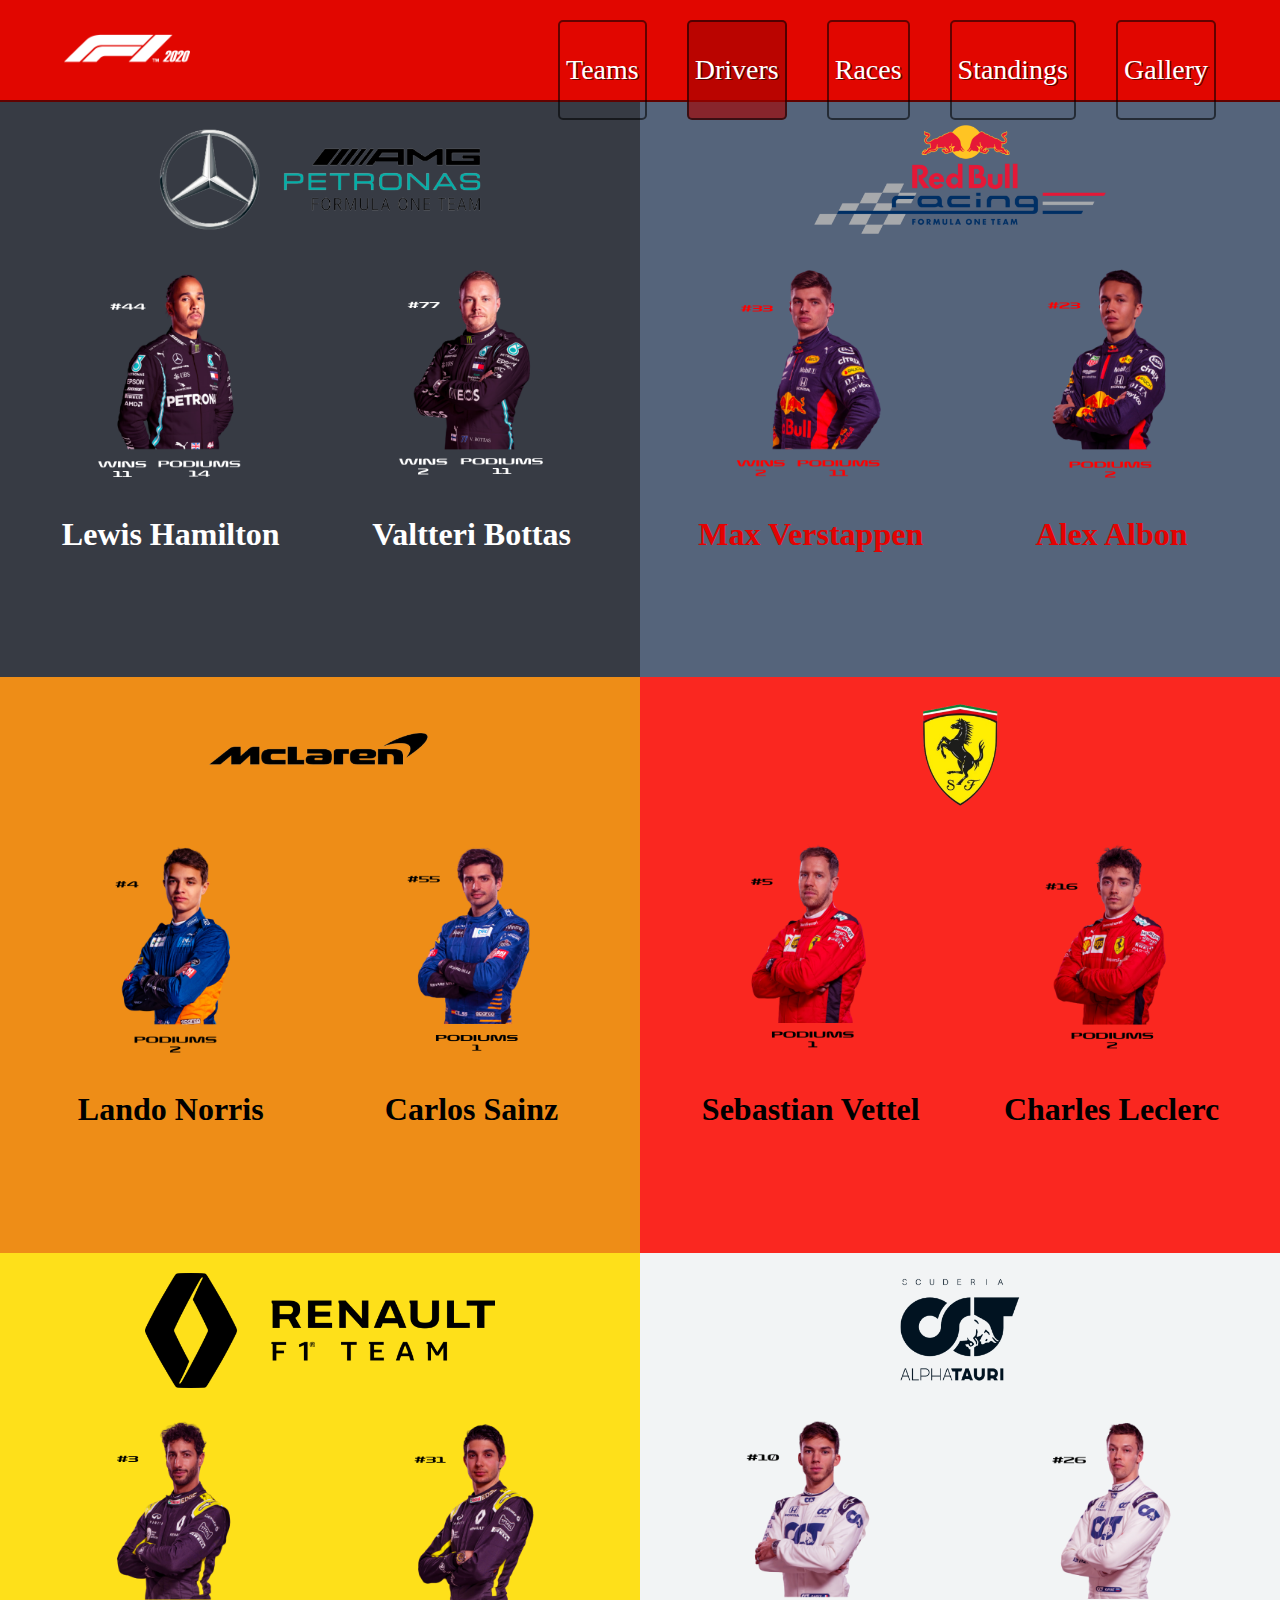
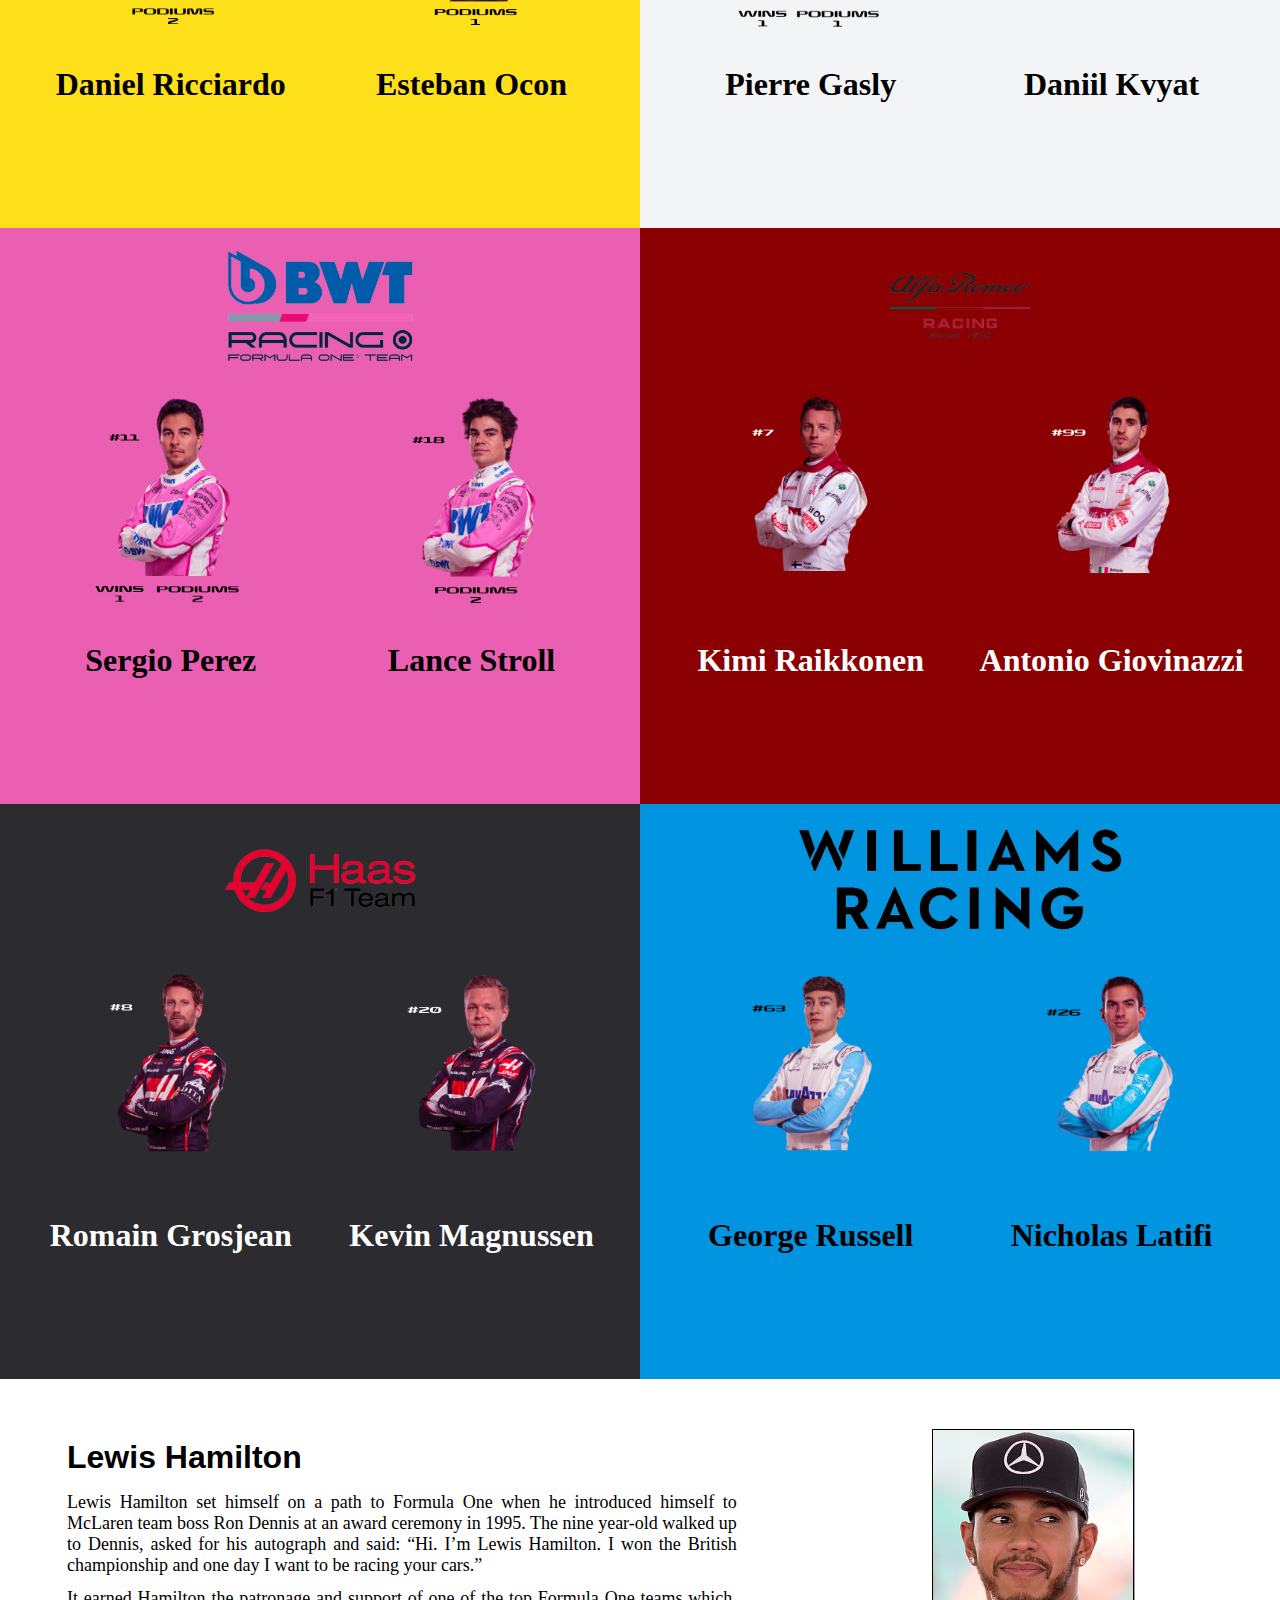
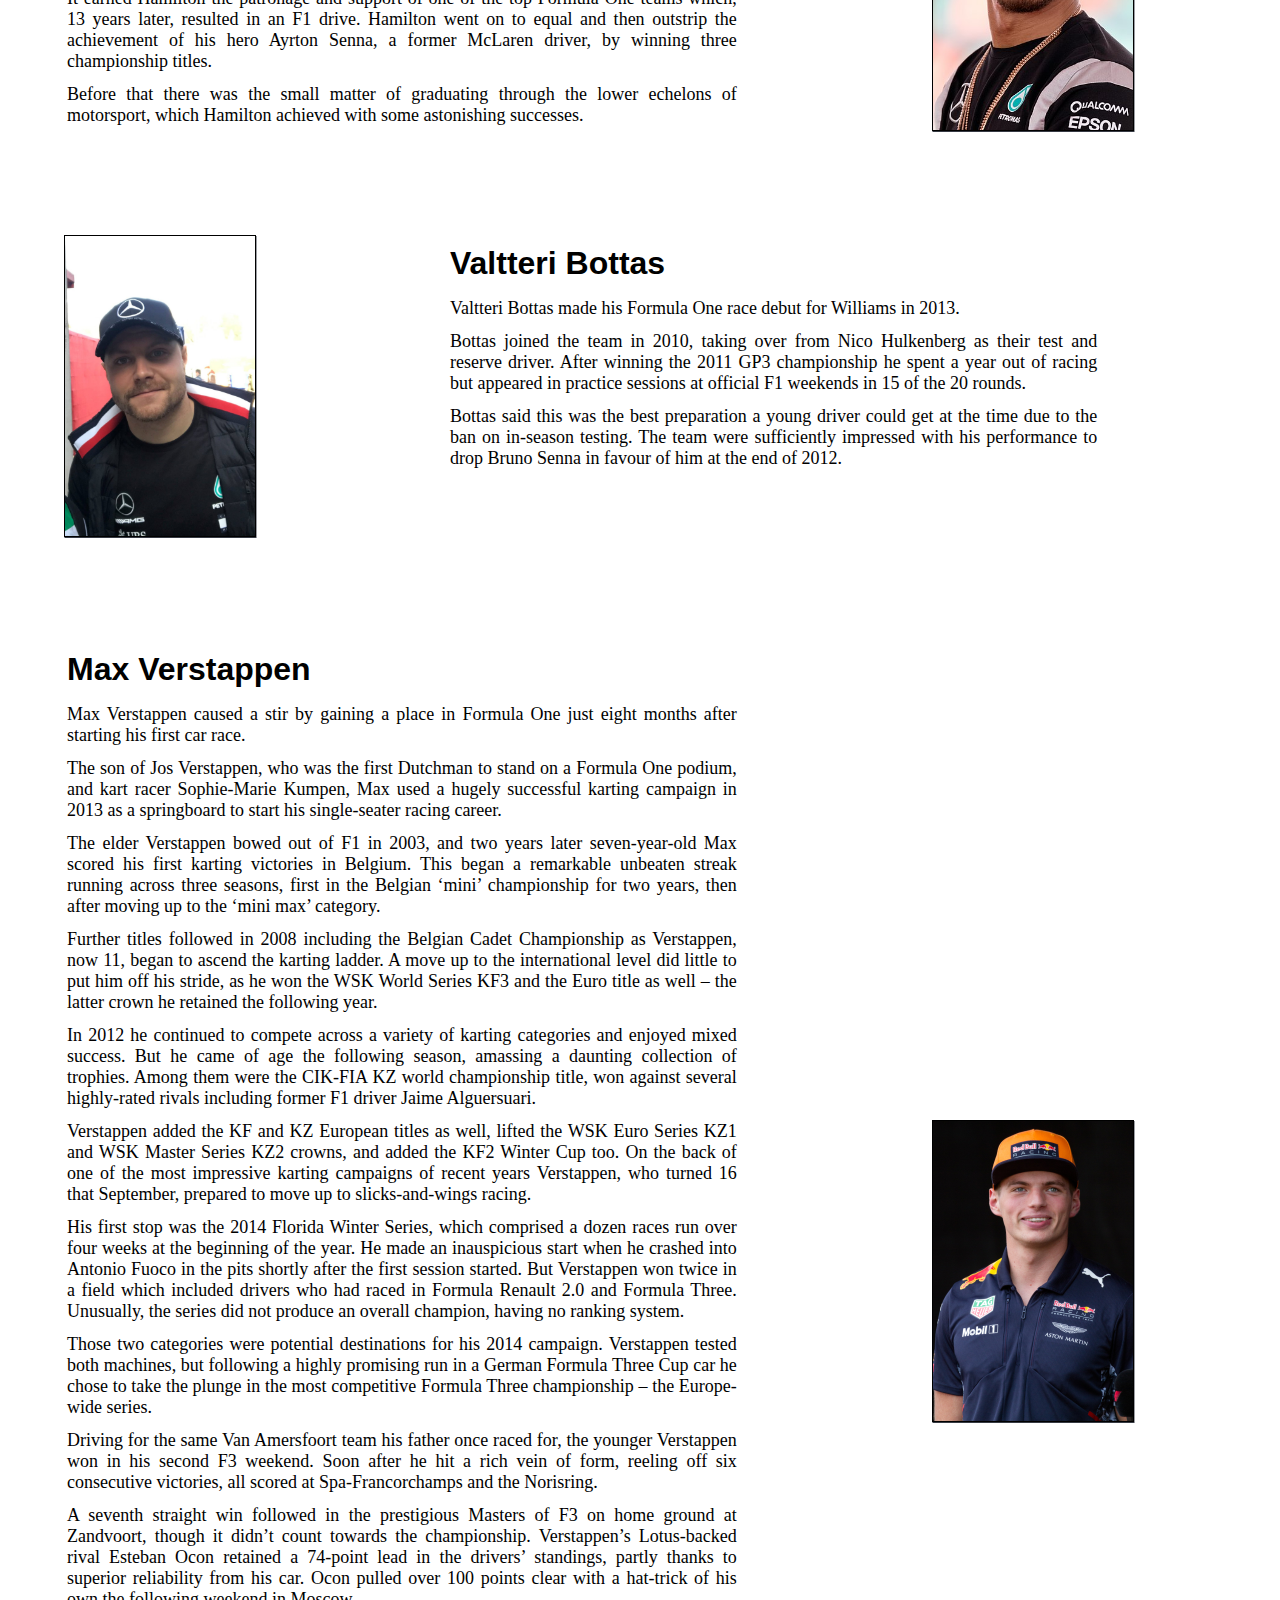
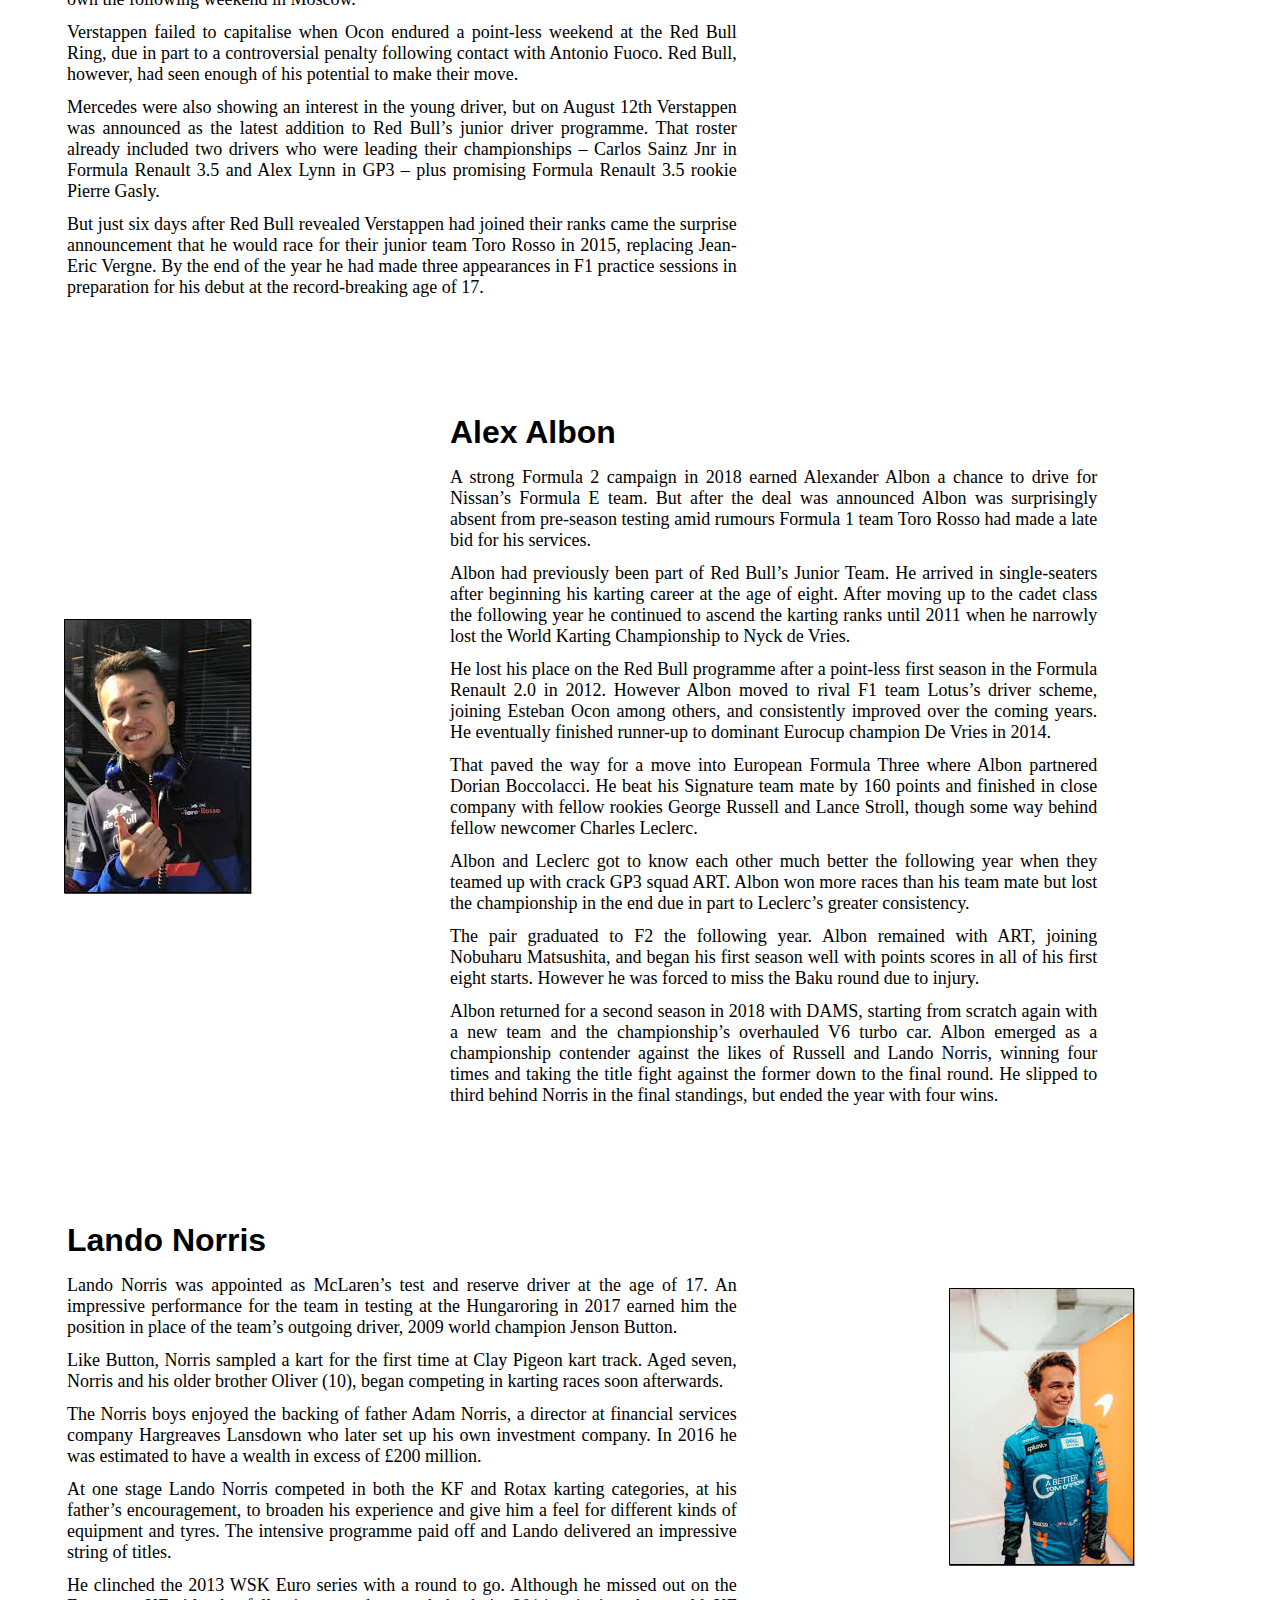
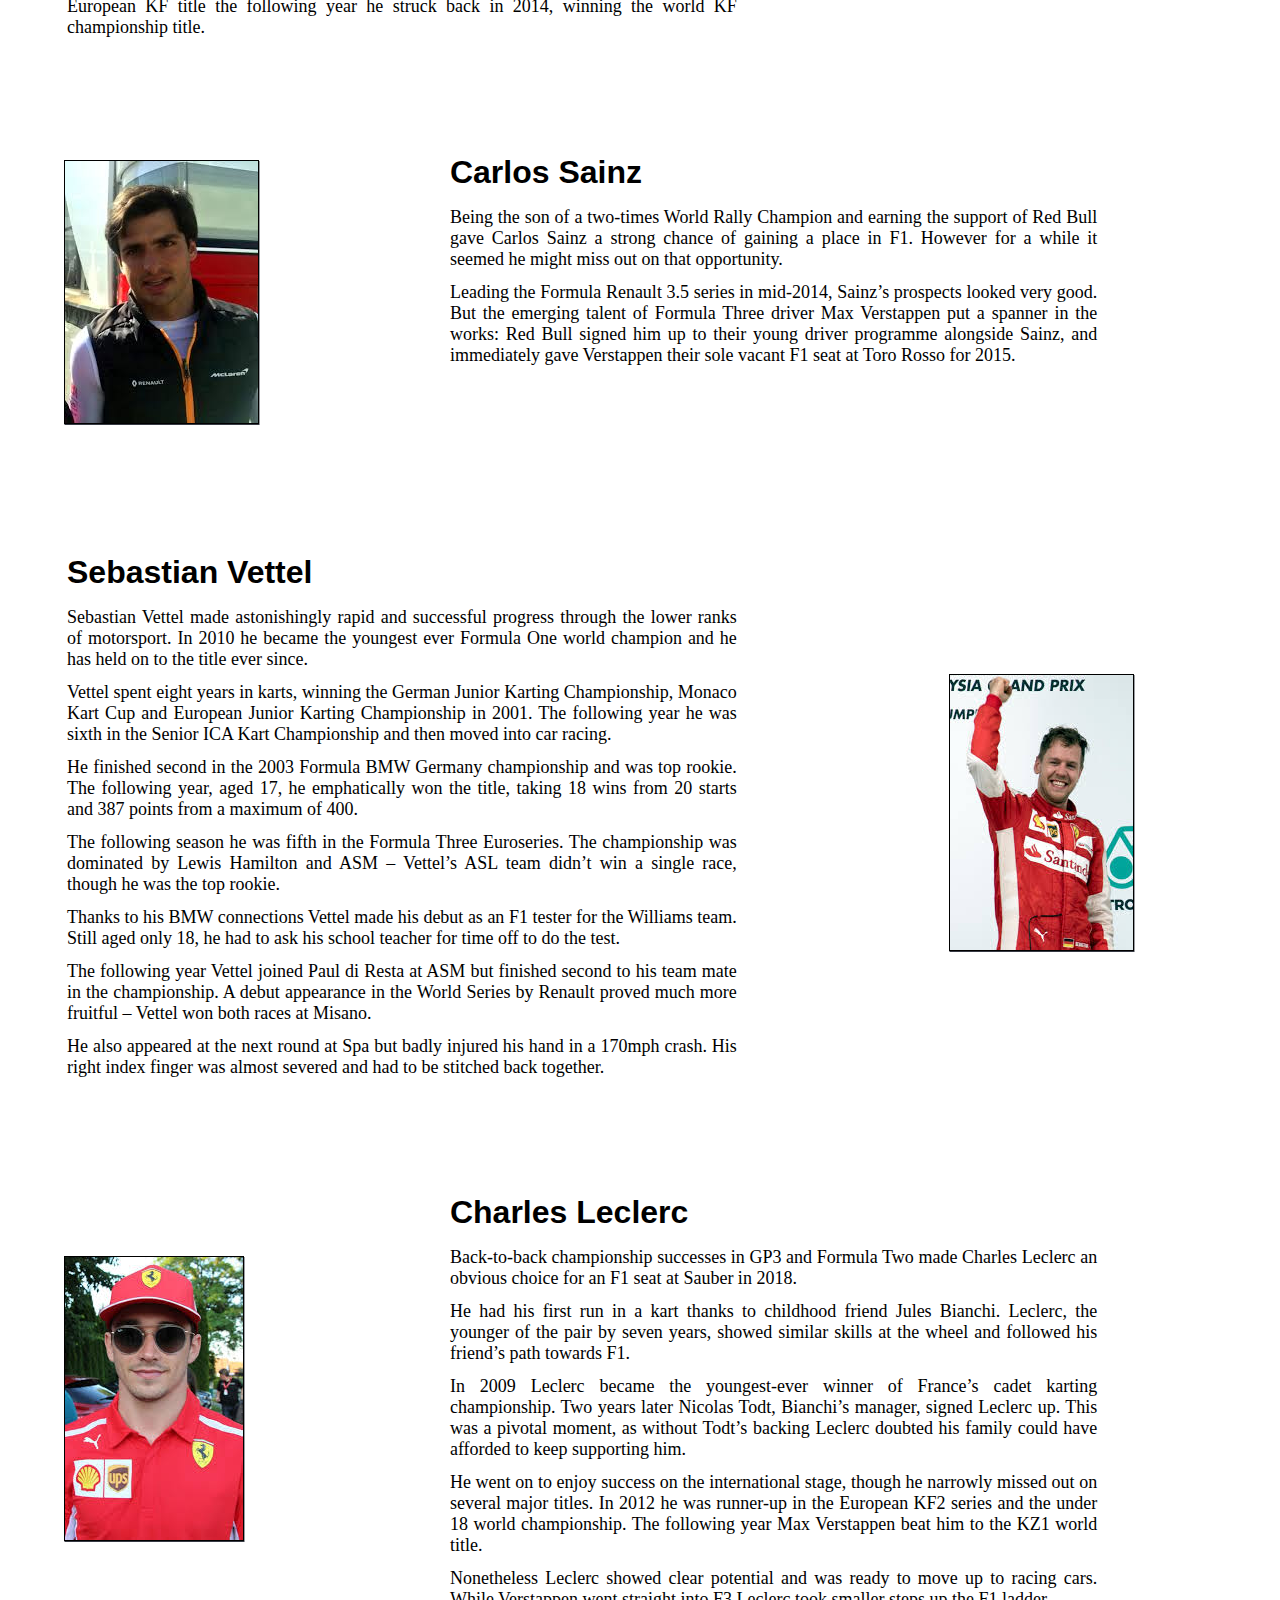
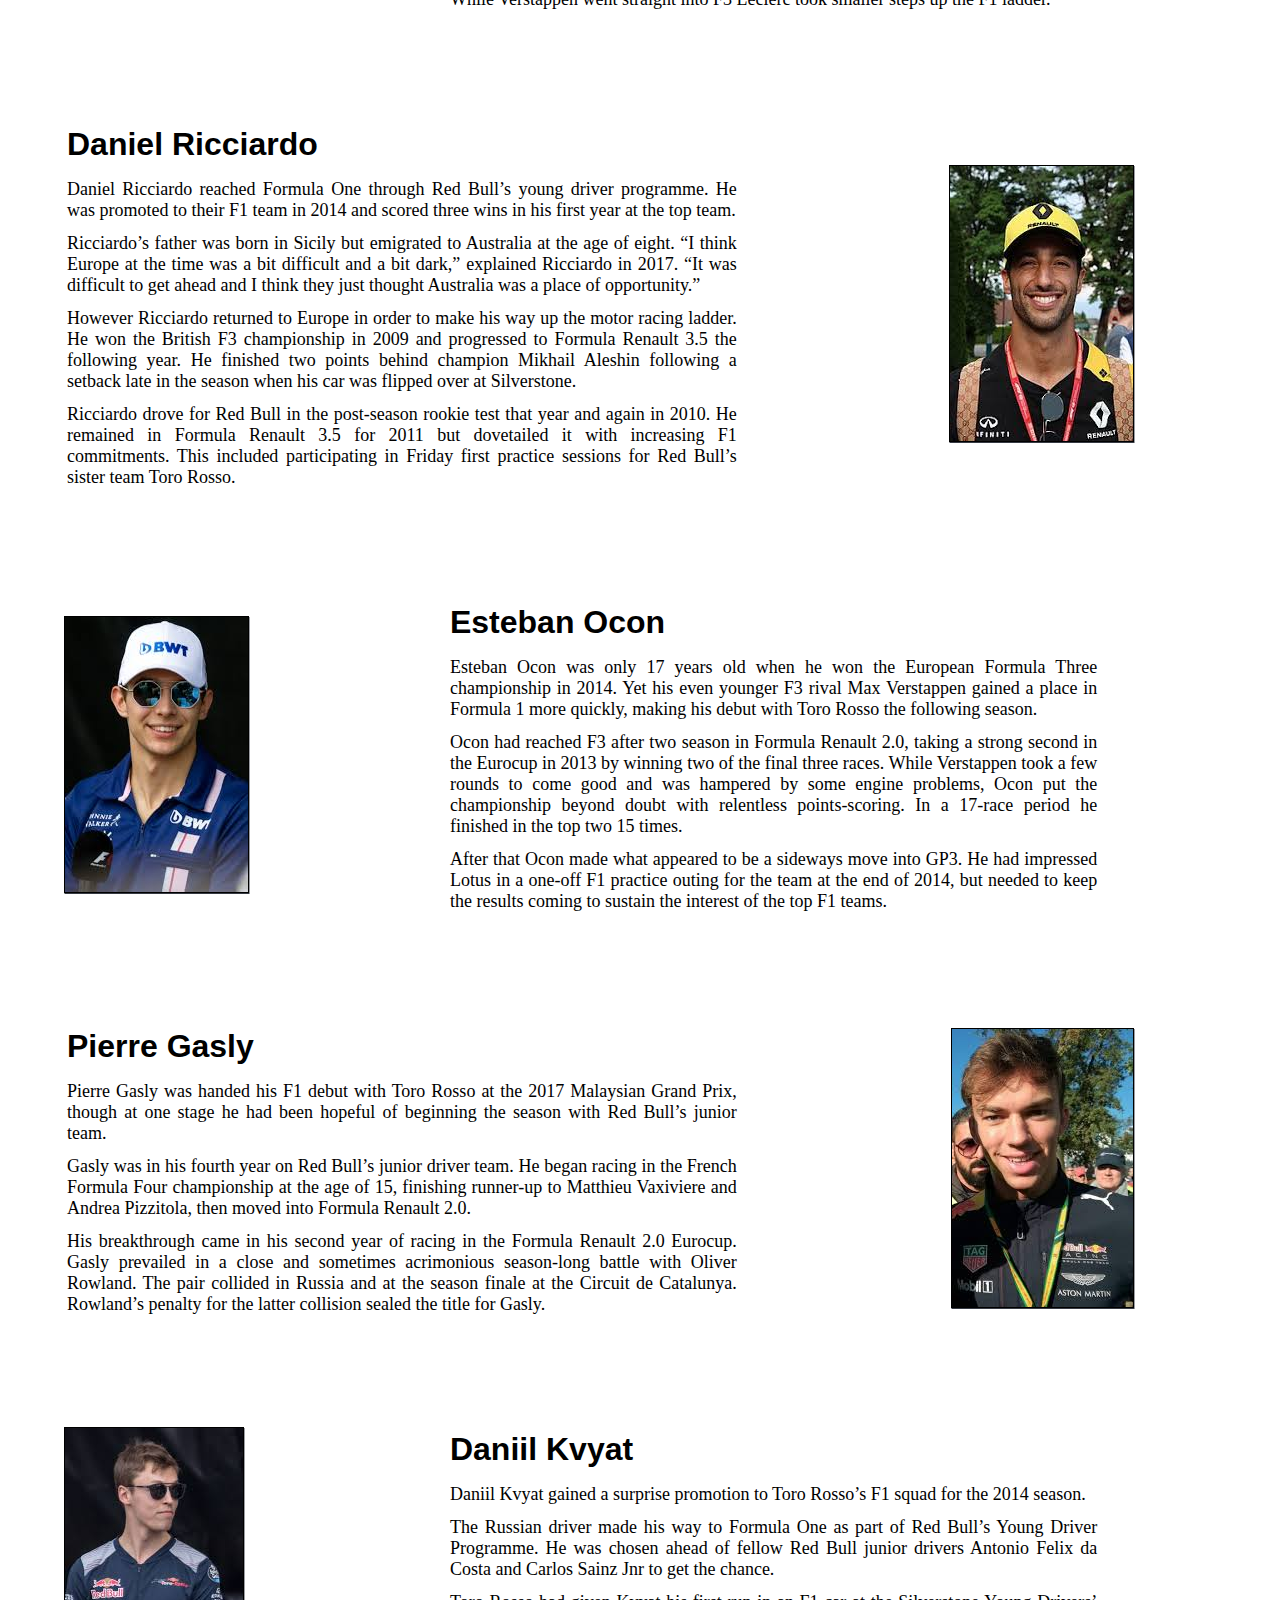
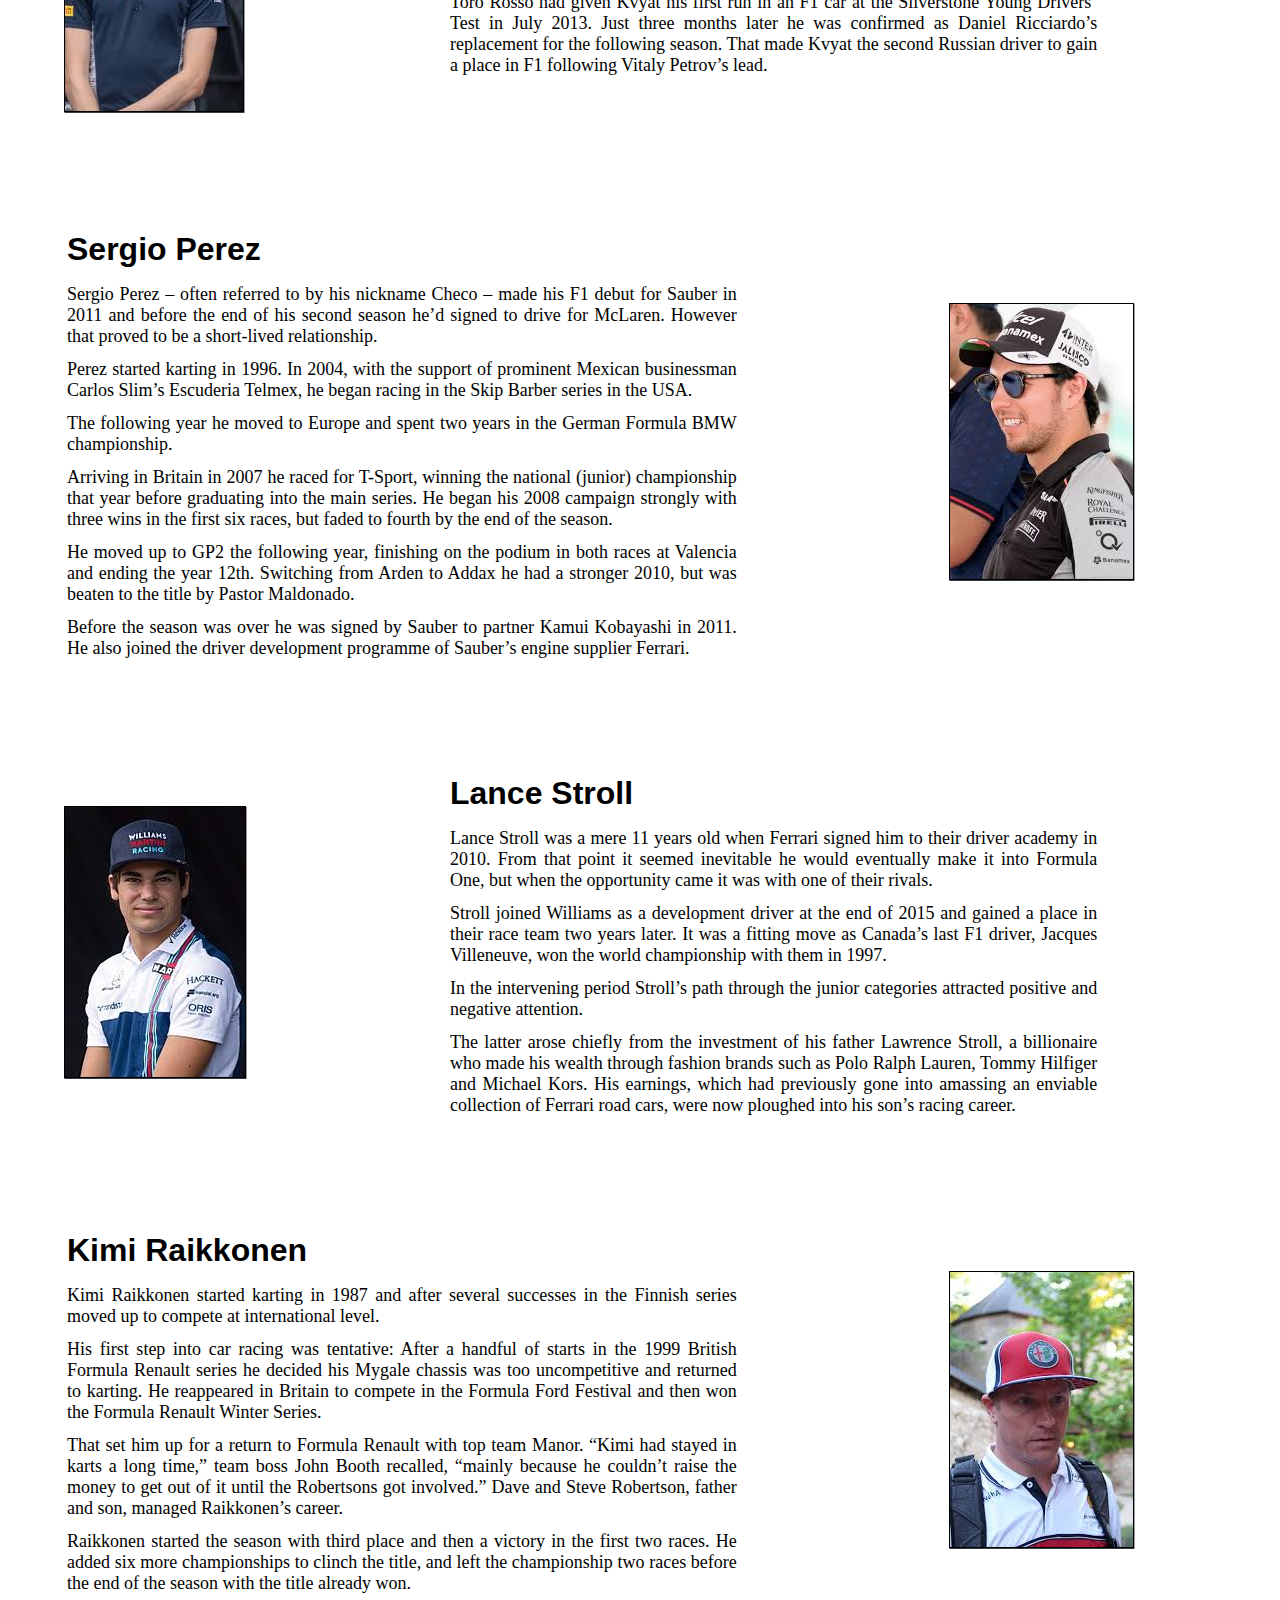
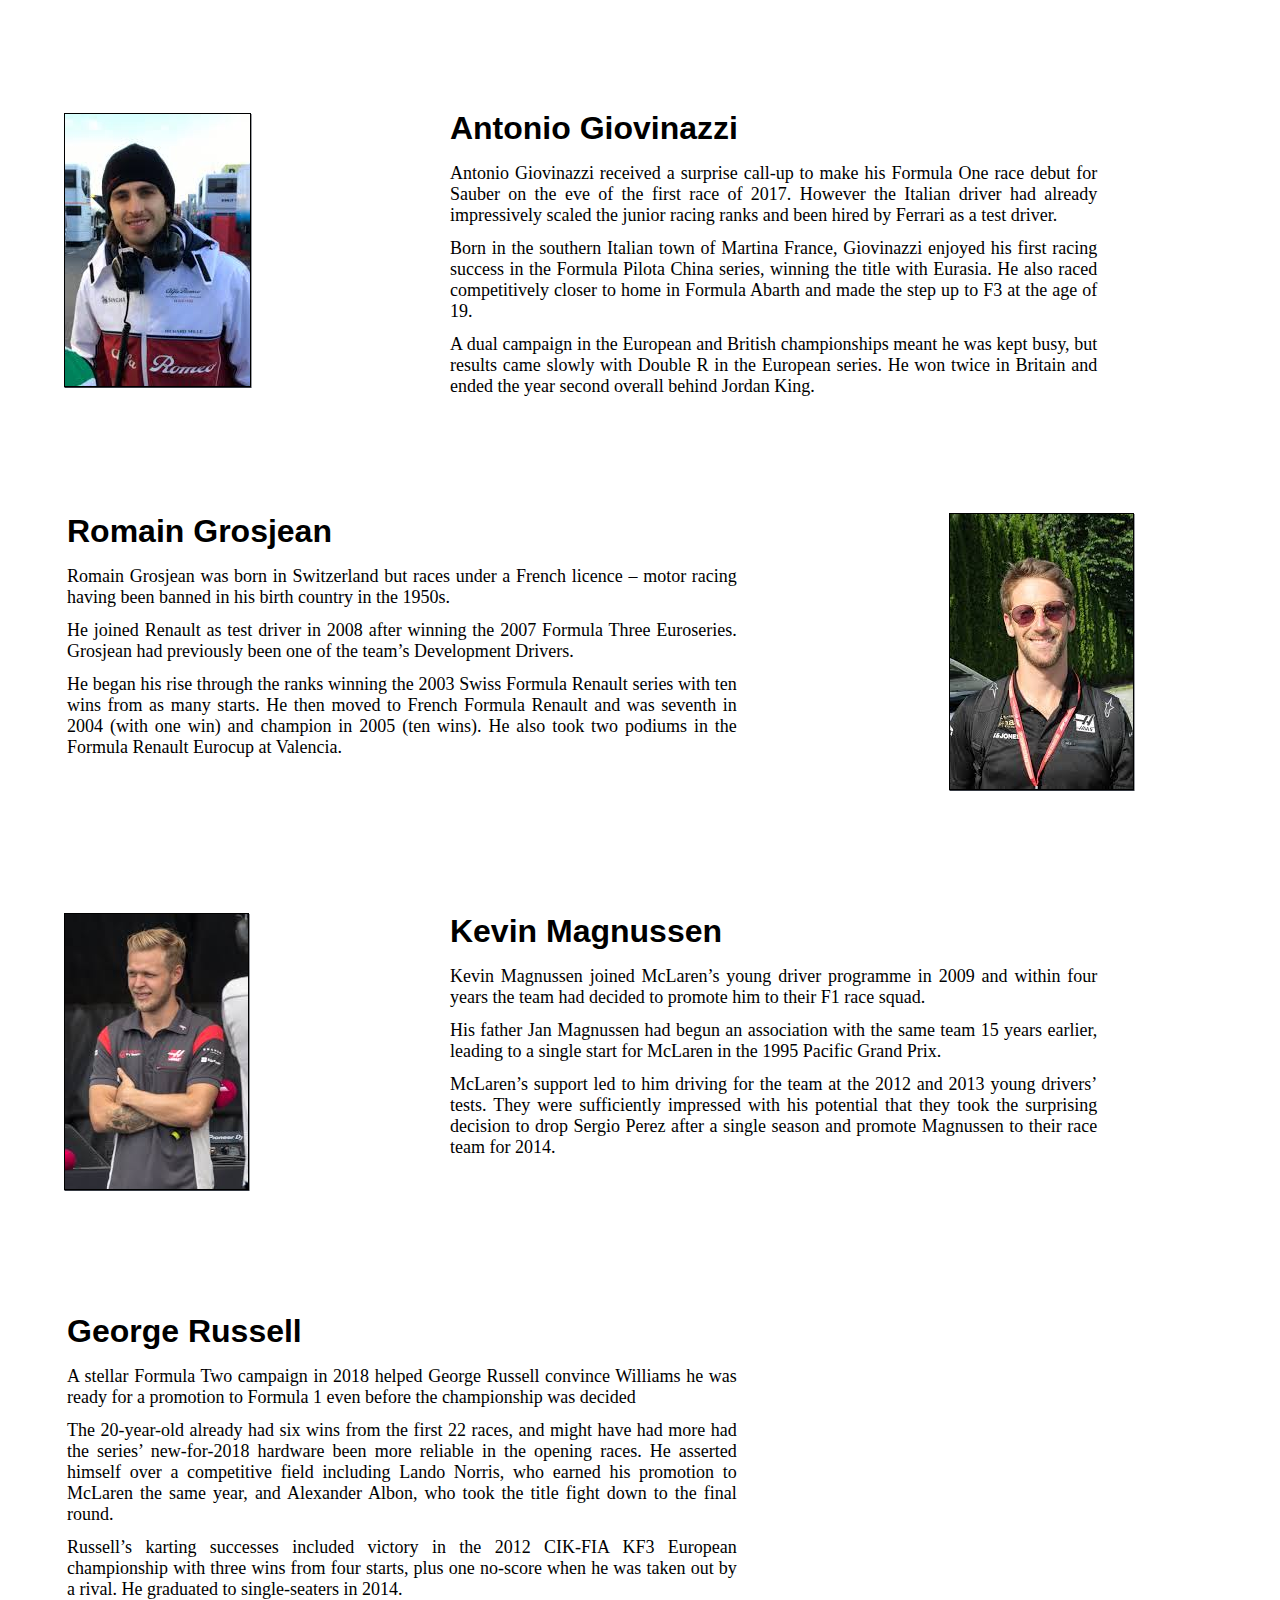
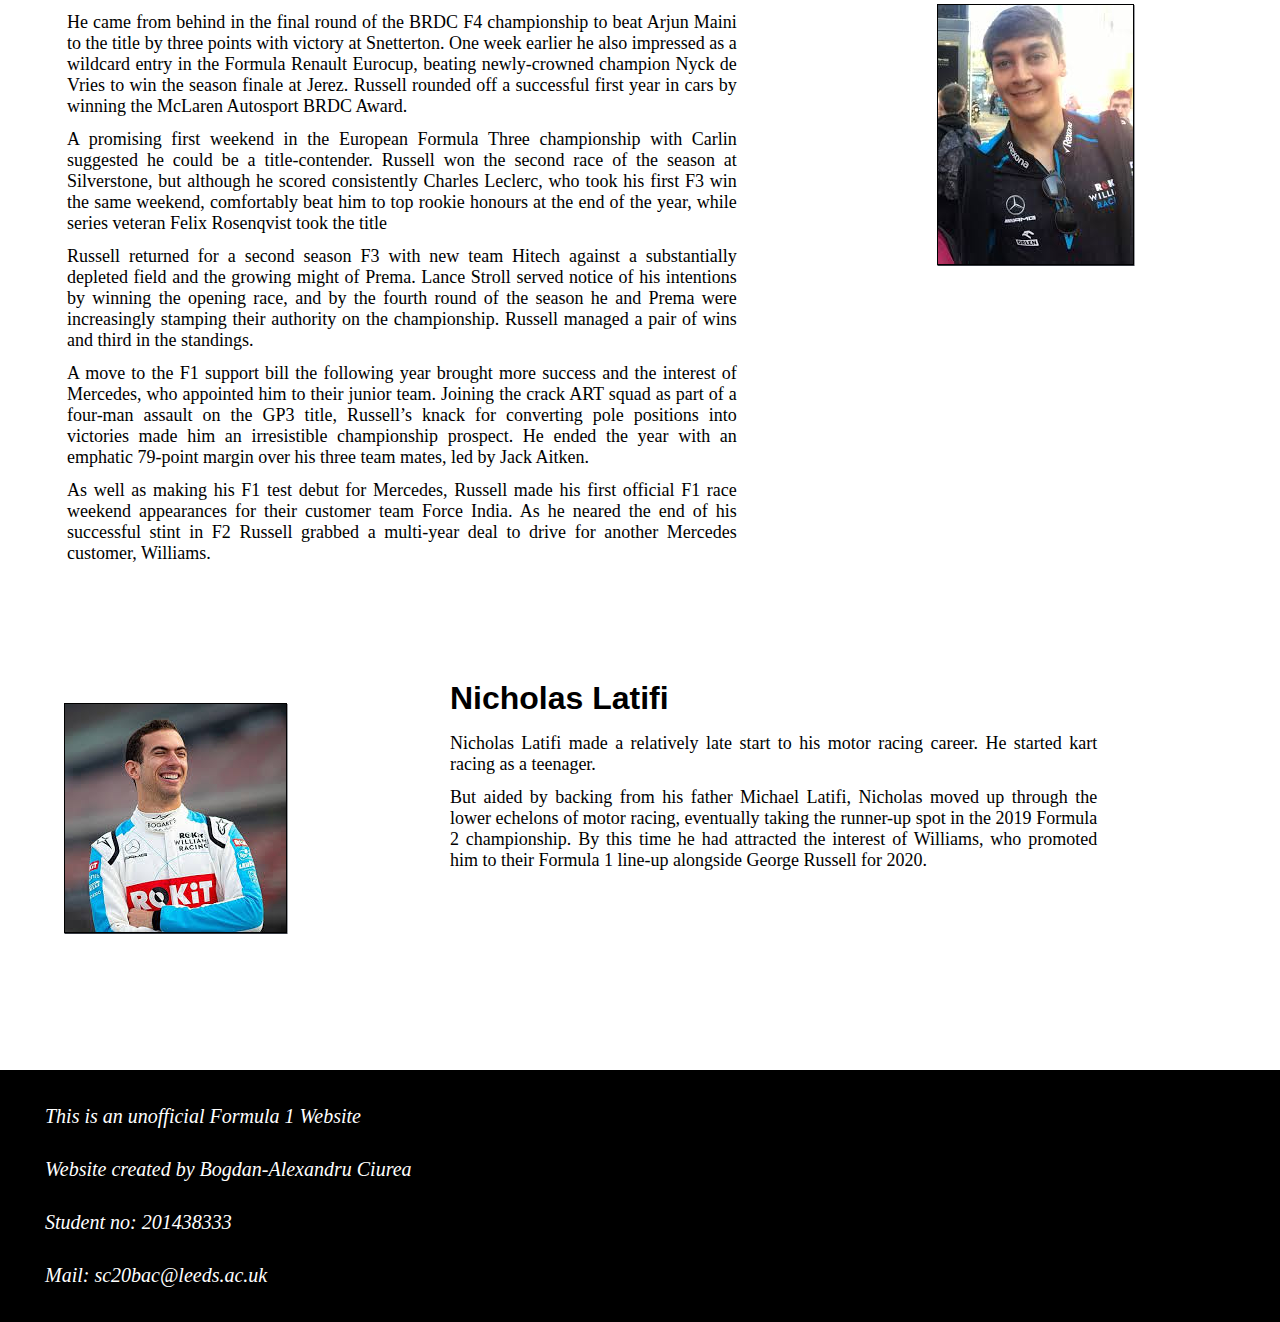
==== commit 63ef1267: "Final Version without Main" ====
--- a/Drivers.html
+++ b/Drivers.html
@@ -15,10 +15,12 @@
     <div class="header">
         <div class = "innerHeader">
             <div class="logo">
-                <a href="Home.html"><img src="Assets/F1-Logo.png"></a>
+                <!-- <a href="Home.html"> -->
+                    <img src="Assets/F1-Logo.png">
+                <!-- </a> -->
             </div>
             <ul class="navigation">
-                <a href="Home.html"><li id="otherPages">Home</li></a>
+                <!-- <a href="Home.html"><li id="otherPages">Home</li></a> -->
                 <a href="Teams.html"><li id="otherPages">Teams</li></a>
                 <a href="Drivers.html"><li id="currentPage">Drivers</li></a>
                 <a href="Races.html"><li id="otherPages">Races</li></a>
--- a/cssdrivers.css
+++ b/cssdrivers.css
@@ -126,7 +126,7 @@
 
 @media (max-width: 975px){
     main{
-        margin-top: 570px;
+        margin-top: 502px;
         grid-template-columns: 100%;
     }
     .driversDescription{
@@ -148,7 +148,10 @@
     .driverDescriptionr{
         grid-template-columns: 100%;
     }
-    .driverDescriptionr, .driverDescriptionl .image{
+    .driverDescriptionr .image{
+        display: none;
+    }
+    .driverDescriptionl .image{
         display: none;
     }
 }
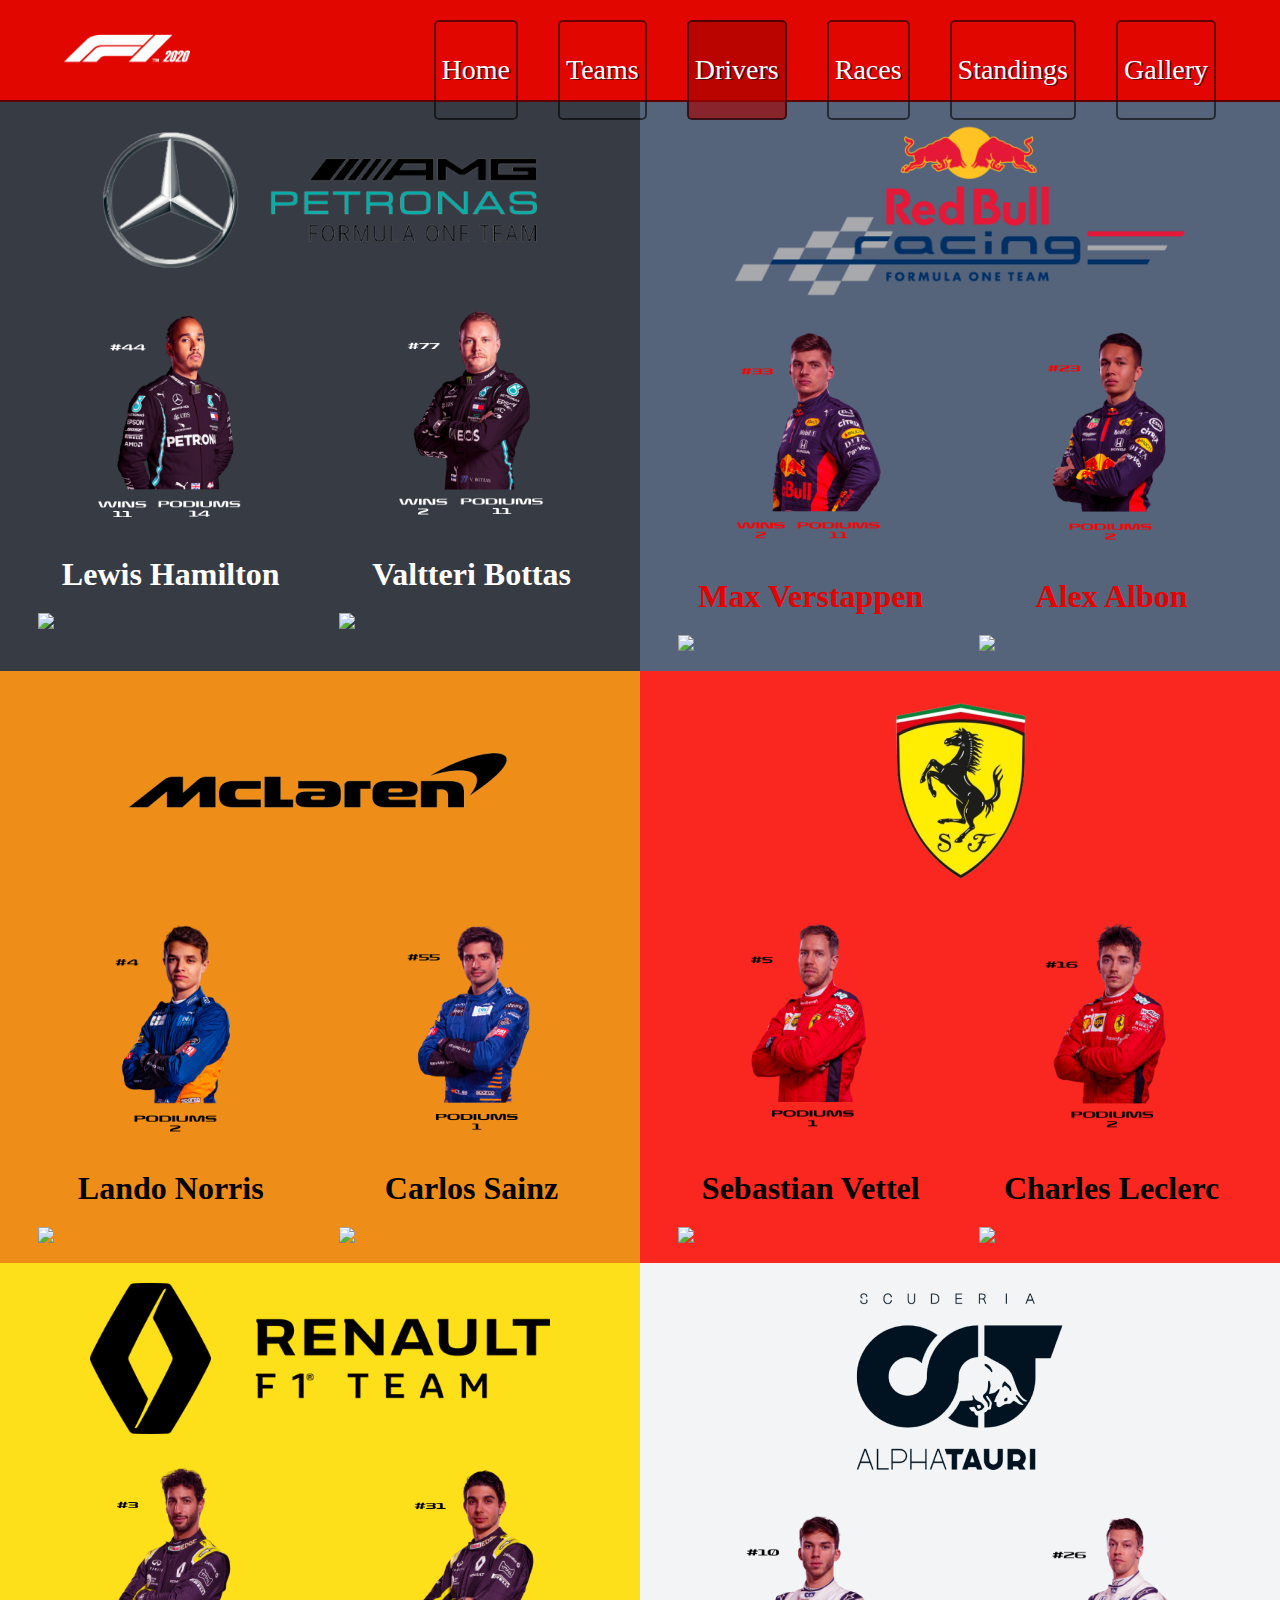
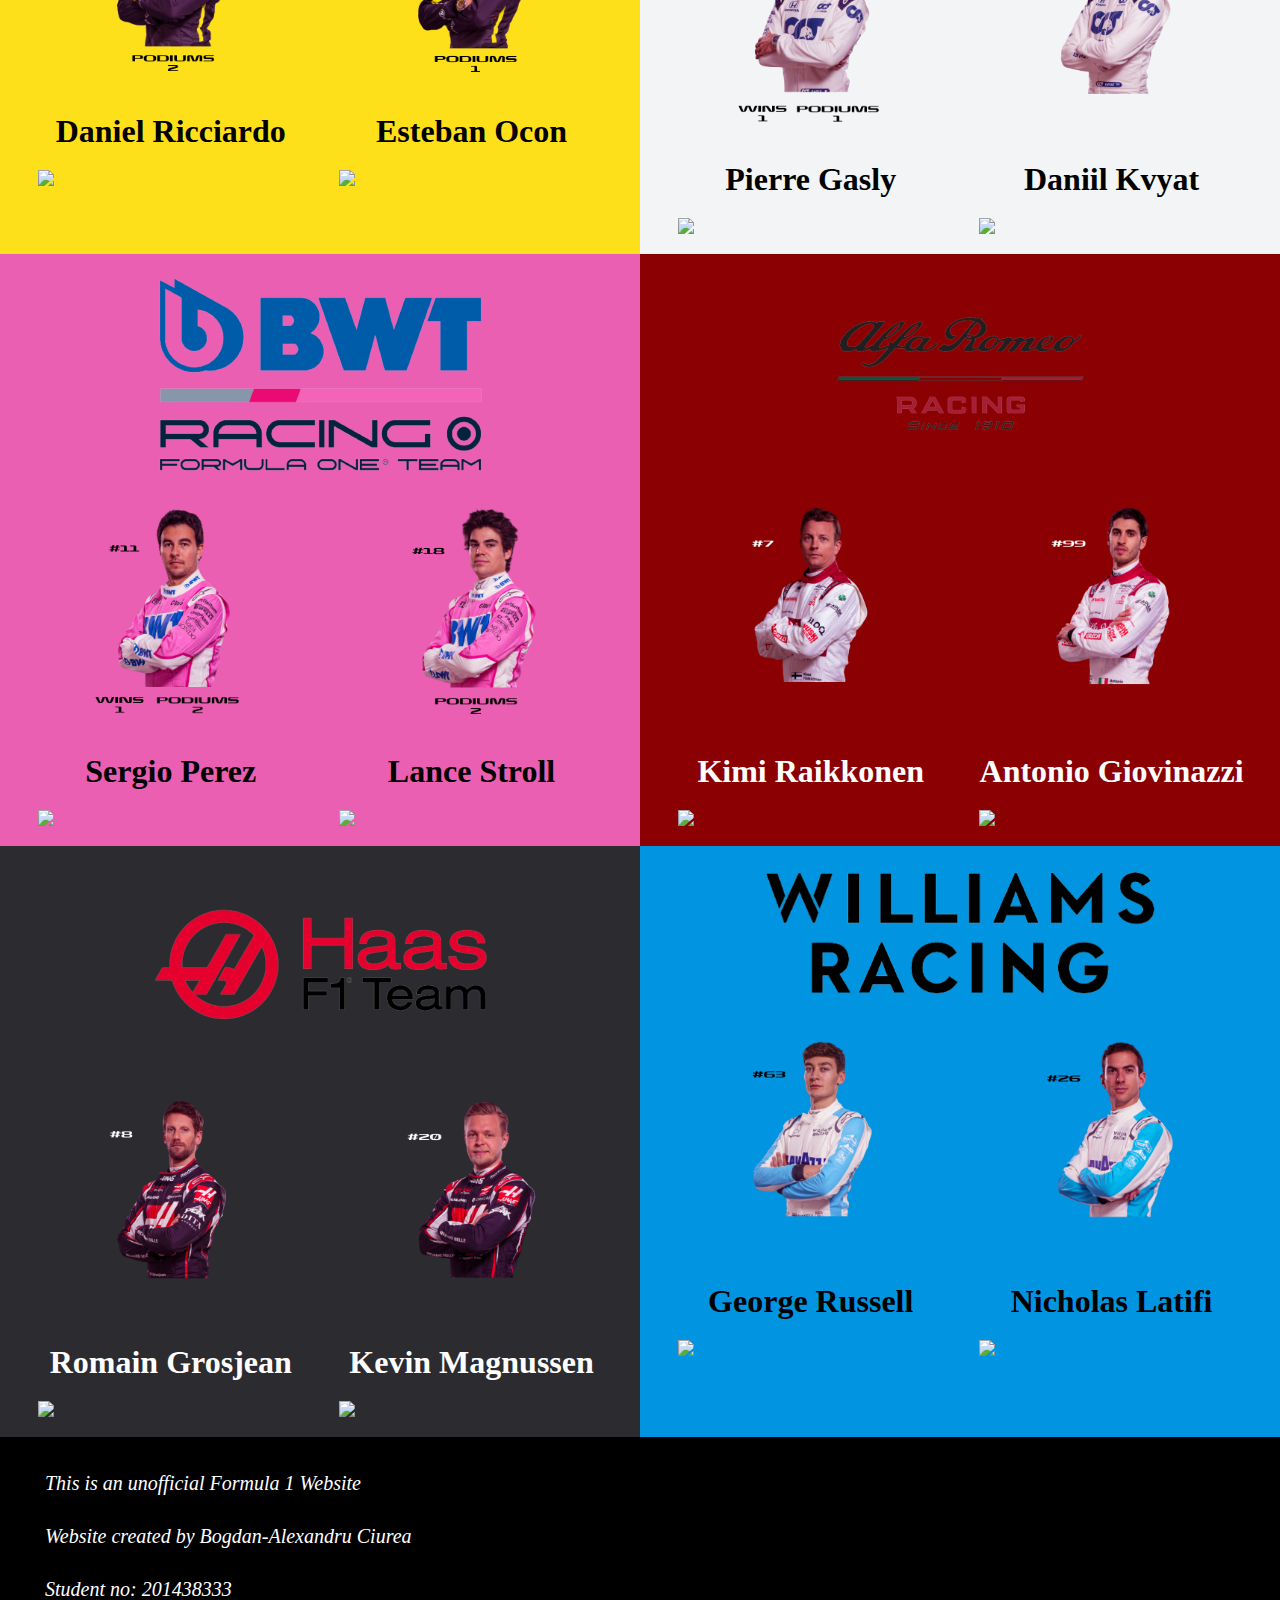
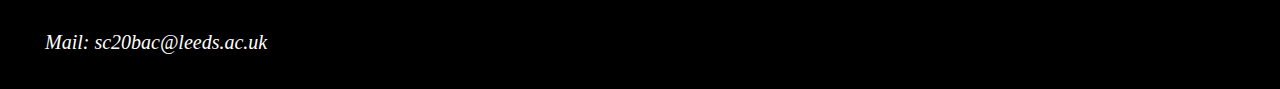
==== commit edc27989: "Add files via upload" ====
--- a/Drivers.html
+++ b/Drivers.html
@@ -1,658 +1,653 @@
-<!DOCTYPE html>
-<html lang="en">
-<head>
-    <meta charset="UTF-8">
-    <meta name="viewport" content="width=device-width, initial-scale=1.0">
-    <meta http-equiv="X-UA-Xompatible" content="ie=edge">
-    <title>F1</title>
-    <link rel="stylesheet" href="reset.css">
-    <link rel="stylesheet" href="Header.css">
-    <link rel="stylesheet" href="cssdrivers.css">
-    <link rel="stylesheet" href="footer.css">
-    
-</head>
-<body>
-    <div class="header">
-        <div class = "innerHeader">
-            <div class="logo">
-                <!-- <a href="Home.html"> -->
-                    <img src="Assets/F1-Logo.png">
-                <!-- </a> -->
-            </div>
-            <ul class="navigation">
-                <!-- <a href="Home.html"><li id="otherPages">Home</li></a> -->
-                <a href="Teams.html"><li id="otherPages">Teams</li></a>
-                <a href="Drivers.html"><li id="currentPage">Drivers</li></a>
-                <a href="Races.html"><li id="otherPages">Races</li></a>
-                <a href="Standings.html"><li id="otherPages">Standings</li></a>
-                <a href="Photos.html"><li id="otherPages">Gallery</li></a>
-            </ul>
-        </div>
-    </div>
-
-    <main>
-        <div id="mercedes" class="team">
-            <div class="teamlogo">
-                <img src="Assets/logomercedes.png">
-            </div>
-
-            <div class="drivers">
-                <div class="driver">
-                <a href="#LHam">
-                    <div class="photo">
-                        <img src="Assets/ham.png">
-                    </div>
-                    <div class="name">
-                        <h1>
-                            Lewis Hamilton
-                        </h1>
-                    </div>
-                </a>
-                </div>
-                
-                <div class="driver">
-                <a href="#VBot">
-                    <div class="photo">
-                        <img src="Assets/bot.png">
-                    </div>
-                    <div class="name">
-                        <h1>
-                            Valtteri Bottas
-                        </h1>
-                    </div>
-                </a>
-                </div>
-            </div>
-        </div>
-
-        <div id="redbull" class="team">
-            <div class="teamlogo">
-                <img src="Assets/logoredbull.png">
-            </div>
-
-            <div class="drivers">
-                <div class="driver">
-                    <a href="#MVer">
-                    <div class="photo">
-                        <img src="Assets/ver.png">
-                    </div>
-                    <div class="name">
-                        <h1>
-                            Max Verstappen
-                        </h1>
-                    </div>
-                    </a>
-                </div>
-                <div class="driver">
-                    <a href="#AAlb">
-                    <div class="photo">
-                        <img src="Assets/alb.png">
-                    </div>
-                    <div class="name">
-                        <h1>
-                            Alex Albon
-                        </h1>
-                    </div>
-                    </a>
-                </div>
-            </div>
-        </div>
-
-        <div id="mclaren" class="team">
-            <div class="teamlogo">
-                <img src="Assets/logomclaren.png">
-            </div>
-
-            <div class="drivers">
-                <div class="driver">
-                    <a href="#LNor">
-                    <div class="photo">
-                        <img src="Assets/nor.png">
-                    </div>
-                    <div class="name">
-                        <h1>
-                            Lando Norris
-                        </h1>
-                    </div>
-                    </a>
-                </div>
-                <div class="driver">
-                    <a href="#CSai">
-                    <div class="photo">
-                        <img src="Assets/sai.png">
-                    </div>
-                    <div class="name">
-                        <h1>
-                            Carlos Sainz
-                        </h1>
-                    </div>
-                    </a>
-                </div>
-            </div>
-        </div>
-
-        <div id="ferrari" class="team">
-            <div class="teamlogo">
-                <img src="Assets/logoferrri.png">
-            </div>
-
-            <div class="drivers">
-                <div class="driver">
-                    <a href="#SVet">
-                    <div class="photo">
-                        <img src="Assets/vet.png">
-                    </div>
-                    <div class="name">
-                        <h1>
-                            Sebastian Vettel
-                        </h1>
-                    </div>
-                    </a>
-                </div>
-                <div class="driver">
-                    <a href="#CLec">
-                    <div class="photo">
-                        <img src="Assets/lec.png">
-                    </div>
-                    <div class="name">
-                        <h1>
-                            Charles Leclerc
-                        </h1>
-                    </div>
-                    </a>
-                </div>
-            </div>
-        </div>
-
-        <div id="renault" class="team">
-            <div class="teamlogo">
-                <img src="Assets/logorenault.png">
-            </div>
-
-            <div class="drivers">
-                <div class="driver">
-                    <a href="#DRic">
-                    <div class="photo">
-                        <img src="Assets/ric.png">
-                    </div>
-                    <div class="name">
-                        <h1>
-                            Daniel Ricciardo
-                        </h1>
-                    </div>
-                    </a>
-                </div>
-                <div class="driver">
-                    <a href="#EOco">
-                    <div class="photo">
-                        <img src="Assets/oco.png">
-                    </div>
-                    <div class="name">
-                        <h1>
-                            Esteban Ocon
-                        </h1>
-                    </div>
-                    </a>
-                </div>
-            </div>
-        </div>
-
-        <div id="alphatauri" class="team">
-            <div class="teamlogo">
-                <img src="Assets/logoalphatauri.png">
-            </div>
-
-            <div class="drivers">
-                <div class="driver">
-                    <a href="#PGas">
-                    <div class="photo">
-                        <img src="Assets/gas.png">
-                    </div>
-                    <div class="name">
-                        <h1>
-                            Pierre Gasly
-                        </h1>
-                    </div>
-                    </a>
-                </div>
-                <div class="driver">
-                    <a href="#DKvy">
-                    <div class="photo">
-                        <img src="Assets/kvi.png">
-                    </div>
-                    <div class="name">
-                        <h1>
-                            Daniil Kvyat
-                        </h1>
-                    </div>
-                    </a>
-                </div>
-            </div>
-        </div>
-
-        <div id="racingpoint" class="team">
-            <div class="teamlogo">
-                <img src="Assets/logoracinpoint.png">
-            </div>
-
-            <div class="drivers">
-                <div class="driver">
-                    <a href="#SPer">
-                    <div class="photo">
-                        <img src="Assets/per.png">
-                    </div>
-                    <div class="name">
-                        <h1>
-                            Sergio Perez
-                        </h1>
-                    </div>
-                    </a>
-                </div>
-                <div class="driver">
-                    <a href="#LStr">
-                    <div class="photo">
-                        <img src="Assets/str.png">
-                    </div>
-                    <div class="name">
-                        <h1>
-                            Lance Stroll
-                        </h1>
-                    </div>
-                    </a>
-                </div>
-            </div>
-        </div>
-
-        <div id="alfaromeo" class="team">
-            <div class="teamlogo">
-                <img src="Assets/logoalfaromeo.png">
-            </div>
-
-            <div class="drivers">
-                <div class="driver">
-                    <a href="#KRai">
-                    <div class="photo">
-                        <img src="Assets/rai.png">
-                    </div>
-                    <div class="name">
-                        <h1>
-                            Kimi Raikkonen
-                        </h1>
-                    </div>
-                    </a>
-                </div>
-                <div class="driver">
-                    <a href="#AGio">
-                    <div class="photo">
-                        <img src="Assets/gio.png">
-                    </div>
-                    <div class="name">
-                        <h1>
-                            Antonio Giovinazzi
-                        </h1>
-                    </div>
-                    </a>
-                </div>
-            </div>
-        </div>
-
-        <div id="haas" class="team">
-            <div class="teamlogo">
-                <img src="Assets/logohaas.png">
-            </div>
-
-            <div class="drivers">
-                <div class="driver">
-                    <a href="#RGro">
-                    <div class="photo">
-                        <img src="Assets/gro.png">
-                    </div>
-                    <div class="name">
-                        <h1>
-                            Romain Grosjean
-                        </h1>
-                    </div>
-                    </a>
-                </div>
-                <div class="driver">
-                    <a href="#KMag">
-                    <div class="photo">
-                        <img src="Assets/mag.png">
-                    </div>
-                    <div class="name">
-                        <h1>
-                            Kevin Magnussen
-                        </h1>
-                    </div>
-                    </a>
-                </div>
-            </div>
-        </div>
-
-        <div id="williams" class="team">
-            <div class="teamlogo">
-                <img src="Assets/logowilliams.png">
-            </div>
-
-            <div class="drivers">
-                <div class="driver">
-                    <a href="#GRus">
-                    <div class="photo">
-                        <img src="Assets/rus.png">
-                    </div>
-                    <div class="name">
-                        <h1>
-                            George Russell
-                        </h1>
-                    </div>
-                    </a>
-                </div>
-                <div class="driver">
-                    <a href="#NLat">
-                    <div class="photo">
-                        <img src="Assets/lat.png">
-                    </div>
-                    <div class="name">
-                        <h1>
-                            Nicholas Latifi
-                        </h1>
-                    </div>
-                    </a>
-                </div>
-            </div>
-        </div>
-    
-    </main>
-    
-    <div class="driversDescription">
-        <div class="driverDescriptionl">
-            <div class="about">
-                <h1 id="LHam">Lewis Hamilton</h1>
-                <p>Lewis Hamilton set himself on a path to Formula One when he introduced himself to McLaren team boss Ron Dennis at an award ceremony in 1995. The nine year-old walked up to Dennis, asked for his autograph and said: “Hi. I’m Lewis Hamilton. I won the British championship and one day I want to be racing your cars.”</p>
-                <p>It earned Hamilton the patronage and support of one of the top Formula One teams which, 13 years later, resulted in an F1 drive. Hamilton went on to equal and then outstrip the achievement of his hero Ayrton Senna, a former McLaren driver, by winning three championship titles.</p>
-                <p>Before that there was the small matter of graduating through the lower echelons of motorsport, which Hamilton achieved with some astonishing successes.</p>
-            </div>
-            <div class="image">
-                <img src="Assets/LHam.jpg" alt="Lewis Hamilton">
-            </div>
-        </div>
-
-        <div class="driverDescriptionr">
-            <div class="image">
-                <img src="Assets/VBot.jpg" alt="Valtteri Bottas">
-            </div>
-            <div class="about">
-                <h1 id="VBot">Valtteri Bottas</h1>
-                <p>Valtteri Bottas made his Formula One race debut for Williams in 2013.</p>
-                <p>Bottas joined the team in 2010, taking over from Nico Hulkenberg as their test and reserve driver. After winning the 2011 GP3 championship he spent a year out of racing but appeared in practice sessions at official F1 weekends in 15 of the 20 rounds.</p>
-                <p>Bottas said this was the best preparation a young driver could get at the time due to the ban on in-season testing. The team were sufficiently impressed with his performance to drop Bruno Senna in favour of him at the end of 2012.</p>
-            </div>
-            
-        </div>
-
-        <div class="driverDescriptionl">
-            <div class="about">
-                <h1 id="MVer">Max Verstappen</h1>
-                <p>Max Verstappen caused a stir by gaining a place in Formula One just eight months after starting his first car race.</p>
-                <p>The son of Jos Verstappen, who was the first Dutchman to stand on a Formula One podium, and kart racer Sophie-Marie Kumpen, Max used a hugely successful karting campaign in 2013 as a springboard to start his single-seater racing career.</p>
-                <p>The elder Verstappen bowed out of F1 in 2003, and two years later seven-year-old Max scored his first karting victories in Belgium. This began a remarkable unbeaten streak running across three seasons, first in the Belgian ‘mini’ championship for two years, then after moving up to the ‘mini max’ category.</p>
-                <p>Further titles followed in 2008 including the Belgian Cadet Championship as Verstappen, now 11, began to ascend the karting ladder. A move up to the international level did little to put him off his stride, as he won the WSK World Series KF3 and the Euro title as well – the latter crown he retained the following year.</p>
-                <p>In 2012 he continued to compete across a variety of karting categories and enjoyed mixed success. But he came of age the following season, amassing a daunting collection of trophies. Among them were the CIK-FIA KZ world championship title, won against several highly-rated rivals including former F1 driver Jaime Alguersuari.</p>
-                <p>Verstappen added the KF and KZ European titles as well, lifted the WSK Euro Series KZ1 and WSK Master Series KZ2 crowns, and added the KF2 Winter Cup too. On the back of one of the most impressive karting campaigns of recent years Verstappen, who turned 16 that September, prepared to move up to slicks-and-wings racing.</p>
-                <p>His first stop was the 2014 Florida Winter Series, which comprised a dozen races run over four weeks at the beginning of the year. He made an inauspicious start when he crashed into Antonio Fuoco in the pits shortly after the first session started. But Verstappen won twice in a field which included drivers who had raced in Formula Renault 2.0 and Formula Three. Unusually, the series did not produce an overall champion, having no ranking system.</p>
-                <p>Those two categories were potential destinations for his 2014 campaign. Verstappen tested both machines, but following a highly promising run in a German Formula Three Cup car he chose to take the plunge in the most competitive Formula Three championship – the Europe-wide series.</p>
-                <p>Driving for the same Van Amersfoort team his father once raced for, the younger Verstappen won in his second F3 weekend. Soon after he hit a rich vein of form, reeling off six consecutive victories, all scored at Spa-Francorchamps and the Norisring.</p>
-                <p>A seventh straight win followed in the prestigious Masters of F3 on home ground at Zandvoort, though it didn’t count towards the championship. Verstappen’s Lotus-backed rival Esteban Ocon retained a 74-point lead in the drivers’ standings, partly thanks to superior reliability from his car. Ocon pulled over 100 points clear with a hat-trick of his own the following weekend in Moscow.</p>
-                <p>Verstappen failed to capitalise when Ocon endured a point-less weekend at the Red Bull Ring, due in part to a controversial penalty following contact with Antonio Fuoco. Red Bull, however, had seen enough of his potential to make their move.</p>
-                <p>Mercedes were also showing an interest in the young driver, but on August 12th Verstappen was announced as the latest addition to Red Bull’s junior driver programme. That roster already included two drivers who were leading their championships – Carlos Sainz Jnr in Formula Renault 3.5 and Alex Lynn in GP3 – plus promising Formula Renault 3.5 rookie Pierre Gasly.</p>
-                <p>But just six days after Red Bull revealed Verstappen had joined their ranks came the surprise announcement that he would race for their junior team Toro Rosso in 2015, replacing Jean-Eric Vergne. By the end of the year he had made three appearances in F1 practice sessions in preparation for his debut at the record-breaking age of 17.</p>
-            </div>
-            <div class="image">
-                <img src="Assets/MVer.jpg" alt="Max Verstappen">
-            </div>
-        </div>
-
-        <div class="driverDescriptionr">
-            <div class="image">
-                <img src="Assets/AAlb.jpg" alt="Alex Albon">
-            </div>
-            <div class="about">
-                <h1 id="AAlb">Alex Albon</h1>
-                <p>A strong Formula 2 campaign in 2018 earned Alexander Albon a chance to drive for Nissan’s Formula E team. But after the deal was announced Albon was surprisingly absent from pre-season testing amid rumours Formula 1 team Toro Rosso had made a late bid for his services.</p>
-                <p>Albon had previously been part of Red Bull’s Junior Team. He arrived in single-seaters after beginning his karting career at the age of eight. After moving up to the cadet class the following year he continued to ascend the karting ranks until 2011 when he narrowly lost the World Karting Championship to Nyck de Vries.</p>
-                <p>He lost his place on the Red Bull programme after a point-less first season in the Formula Renault 2.0 in 2012. However Albon moved to rival F1 team Lotus’s driver scheme, joining Esteban Ocon among others, and consistently improved over the coming years. He eventually finished runner-up to dominant Eurocup champion De Vries in 2014.</p>
-                <p>That paved the way for a move into European Formula Three where Albon partnered Dorian Boccolacci. He beat his Signature team mate by 160 points and finished in close company with fellow rookies George Russell and Lance Stroll, though some way behind fellow newcomer Charles Leclerc.</p>
-                <p>Albon and Leclerc got to know each other much better the following year when they teamed up with crack GP3 squad ART. Albon won more races than his team mate but lost the championship in the end due in part to Leclerc’s greater consistency.</p>
-                <p>The pair graduated to F2 the following year. Albon remained with ART, joining Nobuharu Matsushita, and began his first season well with points scores in all of his first eight starts. However he was forced to miss the Baku round due to injury.</p>
-                <p>Albon returned for a second season in 2018 with DAMS, starting from scratch again with a new team and the championship’s overhauled V6 turbo car. Albon emerged as a championship contender against the likes of Russell and Lando Norris, winning four times and taking the title fight against the former down to the final round. He slipped to third behind Norris in the final standings, but ended the year with four wins.</p>
-            </div>
-        </div>
-
-        <div class="driverDescriptionl">
-            <div class="about">
-                <h1 id="LNor">Lando Norris</h1>
-                <p>Lando Norris was appointed as McLaren’s test and reserve driver at the age of 17. An impressive performance for the team in testing at the Hungaroring in 2017 earned him the position in place of the team’s outgoing driver, 2009 world champion Jenson Button.</p>
-                <p>Like Button, Norris sampled a kart for the first time at Clay Pigeon kart track. Aged seven, Norris and his older brother Oliver (10), began competing in karting races soon afterwards.</p>
-                <p>The Norris boys enjoyed the backing of father Adam Norris, a director at financial services company Hargreaves Lansdown who later set up his own investment company. In 2016 he was estimated to have a wealth in excess of £200 million.</p>
-                <p>At one stage Lando Norris competed in both the KF and Rotax karting categories, at his father’s encouragement, to broaden his experience and give him a feel for different kinds of equipment and tyres. The intensive programme paid off and Lando delivered an impressive string of titles.</p>
-                <p>He clinched the 2013 WSK Euro series with a round to go. Although he missed out on the European KF title the following year he struck back in 2014, winning the world KF championship title.</p>
-            </div>
-            <div class="image">
-                <img src="Assets/LNor.jpg" alt="Lando Norris">
-            </div>
-        </div>
-
-        <div class="driverDescriptionr">
-            <div class="image">
-                <img src="Assets/CSai.jpg" alt="Carlos Sainz">
-            </div>
-            <div class="about">
-                <h1 id="CSai">Carlos Sainz</h1>
-                <p>Being the son of a two-times World Rally Champion and earning the support of Red Bull gave Carlos Sainz a strong chance of gaining a place in F1. However for a while it seemed he might miss out on that opportunity.</p>
-                <p>Leading the Formula Renault 3.5 series in mid-2014, Sainz’s prospects looked very good. But the emerging talent of Formula Three driver Max Verstappen put a spanner in the works: Red Bull signed him up to their young driver programme alongside Sainz, and immediately gave Verstappen their sole vacant F1 seat at Toro Rosso for 2015.</p>
-
-            </div> 
-        </div>
-
-        <div class="driverDescriptionl">
-            <div class="about">
-                <h1 id="SVet">Sebastian Vettel</h1>
-                <p>Sebastian Vettel made astonishingly rapid and successful progress through the lower ranks of motorsport. In 2010 he became the youngest ever Formula One world champion and he has held on to the title ever since.</p>
-                <p>Vettel spent eight years in karts, winning the German Junior Karting Championship, Monaco Kart Cup and European Junior Karting Championship in 2001. The following year he was sixth in the Senior ICA Kart Championship and then moved into car racing.</p>
-                <p>He finished second in the 2003 Formula BMW Germany championship and was top rookie. The following year, aged 17, he emphatically won the title, taking 18 wins from 20 starts and 387 points from a maximum of 400.</p>
-                <p>The following season he was fifth in the Formula Three Euroseries. The championship was dominated by Lewis Hamilton and ASM – Vettel’s ASL team didn’t win a single race, though he was the top rookie.</p>
-                <p>Thanks to his BMW connections Vettel made his debut as an F1 tester for the Williams team. Still aged only 18, he had to ask his school teacher for time off to do the test.</p>
-                <p>The following year Vettel joined Paul di Resta at ASM but finished second to his team mate in the championship. A debut appearance in the World Series by Renault proved much more fruitful – Vettel won both races at Misano.</p>
-                <p>He also appeared at the next round at Spa but badly injured his hand in a 170mph crash. His right index finger was almost severed and had to be stitched back together.</p>
-            </div>
-            <div class="image">
-                <img src="Assets/SVet.jpg" alt="Sebastian Vettel">
-            </div>
-        </div>
-
-        <div class="driverDescriptionr">
-            <div class="image">
-                <img src="Assets/CLec.jpg" alt="Charles Leclerc">
-            </div>
-            <div class="about">
-                <h1 id="CLec">Charles Leclerc</h1>
-                <p>Back-to-back championship successes in GP3 and Formula Two made Charles Leclerc an obvious choice for an F1 seat at Sauber in 2018.</p>
-                <p>He had his first run in a kart thanks to childhood friend Jules Bianchi. Leclerc, the younger of the pair by seven years, showed similar skills at the wheel and followed his friend’s path towards F1.</p>
-                <p>In 2009 Leclerc became the youngest-ever winner of France’s cadet karting championship. Two years later Nicolas Todt, Bianchi’s manager, signed Leclerc up. This was a pivotal moment, as without Todt’s backing Leclerc doubted his family could have afforded to keep supporting him.</p>
-                <p>He went on to enjoy success on the international stage, though he narrowly missed out on several major titles. In 2012 he was runner-up in the European KF2 series and the under 18 world championship. The following year Max Verstappen beat him to the KZ1 world title.</p>
-                <p>Nonetheless Leclerc showed clear potential and was ready to move up to racing cars. While Verstappen went straight into F3 Leclerc took smaller steps up the F1 ladder.</p>
-            </div>
-            
-        </div>
-
-        <div class="driverDescriptionl">
-            <div class="about">
-                <h1 id="DRic">Daniel Ricciardo</h1>
-                <p>Daniel Ricciardo reached Formula One through Red Bull’s young driver programme. He was promoted to their F1 team in 2014 and scored three wins in his first year at the top team.</p>
-                <p>Ricciardo’s father was born in Sicily but emigrated to Australia at the age of eight. “I think Europe at the time was a bit difficult and a bit dark,” explained Ricciardo in 2017. “It was difficult to get ahead and I think they just thought Australia was a place of opportunity.”</p>
-                <p>However Ricciardo returned to Europe in order to make his way up the motor racing ladder. He won the British F3 championship in 2009 and progressed to Formula Renault 3.5 the following year. He finished two points behind champion Mikhail Aleshin following a setback late in the season when his car was flipped over at Silverstone.</p>
-                <p>Ricciardo drove for Red Bull in the post-season rookie test that year and again in 2010. He remained in Formula Renault 3.5 for 2011 but dovetailed it with increasing F1 commitments. This included participating in Friday first practice sessions for Red Bull’s sister team Toro Rosso.</p>
-
-            </div>
-            <div class="image">
-                <img src="Assets/DRic.jpg" alt="Daniel Ricciardo">
-            </div>
-        </div>
-
-        <div class="driverDescriptionr">
-            <div class="image">
-                <img src="Assets/EOco.jpg" alt="Esteban Ocon">
-            </div>
-            <div class="about">
-                <h1 id="EOco">Esteban Ocon</h1>
-                <p>Esteban Ocon was only 17 years old when he won the European Formula Three championship in 2014. Yet his even younger F3 rival Max Verstappen gained a place in Formula 1 more quickly, making his debut with Toro Rosso the following season.</p>
-                <p>Ocon had reached F3 after two season in Formula Renault 2.0, taking a strong second in the Eurocup in 2013 by winning two of the final three races. While Verstappen took a few rounds to come good and was hampered by some engine problems, Ocon put the championship beyond doubt with relentless points-scoring. In a 17-race period he finished in the top two 15 times.</p>
-                <p>After that Ocon made what appeared to be a sideways move into GP3. He had impressed Lotus in a one-off F1 practice outing for the team at the end of 2014, but needed to keep the results coming to sustain the interest of the top F1 teams.</p>
-            </div>
-            
-        </div>
-
-        <div class="driverDescriptionl">
-            <div class="about">
-                <h1 id="PGas">Pierre Gasly</h1>
-                <p>Pierre Gasly was handed his F1 debut with Toro Rosso at the 2017 Malaysian Grand Prix, though at one stage he had been hopeful of beginning the season with Red Bull’s junior team.</p>
-                <p>Gasly was in his fourth year on Red Bull’s junior driver team. He began racing in the French Formula Four championship at the age of 15, finishing runner-up to Matthieu Vaxiviere and Andrea Pizzitola, then moved into Formula Renault 2.0.</p>
-                <p>His breakthrough came in his second year of racing in the Formula Renault 2.0 Eurocup. Gasly prevailed in a close and sometimes acrimonious season-long battle with Oliver Rowland. The pair collided in Russia and at the season finale at the Circuit de Catalunya. Rowland’s penalty for the latter collision sealed the title for Gasly.</p>
-            </div>
-            <div class="image">
-                <img src="Assets/PGas.jpg" alt="Pierre Gasly">
-            </div>
-        </div>
-
-        <div class="driverDescriptionr">
-            <div class="image">
-                <img src="Assets/DKvy.jpg" alt="Daniil Kvyat">
-            </div>
-            <div class="about">
-                <h1 id="DKvy">Daniil Kvyat</h1>
-                <p>Daniil Kvyat gained a surprise promotion to Toro Rosso’s F1 squad for the 2014 season.</p>
-                <p>The Russian driver made his way to Formula One as part of Red Bull’s Young Driver Programme. He was chosen ahead of fellow Red Bull junior drivers Antonio Felix da Costa and Carlos Sainz Jnr to get the chance.</p>
-                <p>Toro Rosso had given Kvyat his first run in an F1 car at the Silverstone Young Drivers’ Test in July 2013. Just three months later he was confirmed as Daniel Ricciardo’s replacement for the following season. That made Kvyat the second Russian driver to gain a place in F1 following Vitaly Petrov’s lead.</p>
-            </div>
-            
-        </div>
-
-        <div class="driverDescriptionl">
-            <div class="about">
-                <h1 id="SPer">Sergio Perez</h1>
-                <p>Sergio Perez – often referred to by his nickname Checo – made his F1 debut for Sauber in 2011 and before the end of his second season he’d signed to drive for McLaren. However that proved to be a short-lived relationship.</p>
-                <p>Perez started karting in 1996. In 2004, with the support of prominent Mexican businessman Carlos Slim’s Escuderia Telmex, he began racing in the Skip Barber series in the USA.</p>
-                <p>The following year he moved to Europe and spent two years in the German Formula BMW championship.</p>
-                <p>Arriving in Britain in 2007 he raced for T-Sport, winning the national (junior) championship that year before graduating into the main series. He began his 2008 campaign strongly with three wins in the first six races, but faded to fourth by the end of the season.</p>
-                <p>He moved up to GP2 the following year, finishing on the podium in both races at Valencia and ending the year 12th. Switching from Arden to Addax he had a stronger 2010, but was beaten to the title by Pastor Maldonado.</p>
-                <p>Before the season was over he was signed by Sauber to partner Kamui Kobayashi in 2011. He also joined the driver development programme of Sauber’s engine supplier Ferrari.</p>
-            </div>
-            <div class="image">
-                <img src="Assets/SPer.jpg" alt="Sergio Perez">
-            </div>
-        </div>
-
-        <div class="driverDescriptionr">
-            <div class="image">
-                <img src="Assets/LStr.jpg" alt="Lance Stroll">
-            </div>
-            <div class="about">
-                <h1 id="LStr">Lance Stroll</h1>
-                <p>Lance Stroll was a mere 11 years old when Ferrari signed him to their driver academy in 2010. From that point it seemed inevitable he would eventually make it into Formula One, but when the opportunity came it was with one of their rivals.</p>
-                <p>Stroll joined Williams as a development driver at the end of 2015 and gained a place in their race team two years later. It was a fitting move as Canada’s last F1 driver, Jacques Villeneuve, won the world championship with them in 1997.</p>
-                <p>In the intervening period Stroll’s path through the junior categories attracted positive and negative attention.</p>
-                <p>The latter arose chiefly from the investment of his father Lawrence Stroll, a billionaire who made his wealth through fashion brands such as Polo Ralph Lauren, Tommy Hilfiger and Michael Kors. His earnings, which had previously gone into amassing an enviable collection of Ferrari road cars, were now ploughed into his son’s racing career.</p>
-            </div>
-            
-        </div>
-
-        <div class="driverDescriptionl">
-            <div class="about">
-                <h1 id="KRai">Kimi Raikkonen</h1>
-                <p>Kimi Raikkonen started karting in 1987 and after several successes in the Finnish series moved up to compete at international level.</p>
-                <p>His first step into car racing was tentative: After a handful of starts in the 1999 British Formula Renault series he decided his Mygale chassis was too uncompetitive and returned to karting. He reappeared in Britain to compete in the Formula Ford Festival and then won the Formula Renault Winter Series.</p>
-                <p>That set him up for a return to Formula Renault with top team Manor. “Kimi had stayed in karts a long time,” team boss John Booth recalled, “mainly because he couldn’t raise the money to get out of it until the Robertsons got involved.” Dave and Steve Robertson, father and son, managed Raikkonen’s career.</p>
-                <p>Raikkonen started the season with third place and then a victory in the first two races. He added six more championships to clinch the title, and left the championship two races before the end of the season with the title already won.</p>
-            </div>
-            <div class="image">
-                <img src="Assets/KRai.jpg" alt="Kimi Raikkonen">
-            </div>
-        </div>
-
-        <div class="driverDescriptionr">
-            <div class="image">
-                <img src="Assets/AGio.jpg" alt="Antonio Giovinazzi">
-            </div>
-            <div class="about">
-                <h1 id="AGio">Antonio Giovinazzi</h1>
-                <p>Antonio Giovinazzi received a surprise call-up to make his Formula One race debut for Sauber on the eve of the first race of 2017. However the Italian driver had already impressively scaled the junior racing ranks and been hired by Ferrari as a test driver.</p>
-                <p>Born in the southern Italian town of Martina France, Giovinazzi enjoyed his first racing success in the Formula Pilota China series, winning the title with Eurasia. He also raced competitively closer to home in Formula Abarth and made the step up to F3 at the age of 19.</p>
-                <p>A dual campaign in the European and British championships meant he was kept busy, but results came slowly with Double R in the European series. He won twice in Britain and ended the year second overall behind Jordan King.</p>
-            </div>
-            
-        </div>
-
-        <div class="driverDescriptionl">
-            <div class="about">
-                <h1 id="RGro">Romain Grosjean</h1>
-                <p>Romain Grosjean was born in Switzerland but races under a French licence – motor racing having been banned in his birth country in the 1950s.</p>
-                <p>He joined Renault as test driver in 2008 after winning the 2007 Formula Three Euroseries. Grosjean had previously been one of the team’s Development Drivers.</p>
-                <p>He began his rise through the ranks winning the 2003 Swiss Formula Renault series with ten wins from as many starts. He then moved to French Formula Renault and was seventh in 2004 (with one win) and champion in 2005 (ten wins). He also took two podiums in the Formula Renault Eurocup at Valencia.</p>
-            </div>
-            <div class="image">
-                <img src="Assets/RGro.jpg" alt="Romain Grosjean">
-            </div>
-        </div>
-
-        <div class="driverDescriptionr">
-            <div class="image">
-                <img src="Assets/KMag.jpg" alt="Kevin Magnussen">
-            </div>
-            <div class="about">
-                <h1 id="KMag">Kevin Magnussen</h1>
-                <p>Kevin Magnussen joined McLaren’s young driver programme in 2009 and within four years the team had decided to promote him to their F1 race squad.</p>
-                <p>His father Jan Magnussen had begun an association with the same team 15 years earlier, leading to a single start for McLaren in the 1995 Pacific Grand Prix.</p>
-                <p>McLaren’s support led to him driving for the team at the 2012 and 2013 young drivers’ tests. They were sufficiently impressed with his potential that they took the surprising decision to drop Sergio Perez after a single season and promote Magnussen to their race team for 2014.</p>
-            </div>
-            
-        </div>
-
-        <div class="driverDescriptionl">
-            <div class="about">
-                <h1 id="GRus">George Russell</h1>
-                <p>A stellar Formula Two campaign in 2018 helped George Russell convince Williams he was ready for a promotion to Formula 1 even before the championship was decided</p>
-                <p>The 20-year-old already had six wins from the first 22 races, and might have had more had the series’ new-for-2018 hardware been more reliable in the opening races. He asserted himself over a competitive field including Lando Norris, who earned his promotion to McLaren the same year, and Alexander Albon, who took the title fight down to the final round.</p>
-                <p>Russell’s karting successes included victory in the 2012 CIK-FIA KF3 European championship with three wins from four starts, plus one no-score when he was taken out by a rival. He graduated to single-seaters in 2014.</p>
-                <p>He came from behind in the final round of the BRDC F4 championship to beat Arjun Maini to the title by three points with victory at Snetterton. One week earlier he also impressed as a wildcard entry in the Formula Renault Eurocup, beating newly-crowned champion Nyck de Vries to win the season finale at Jerez. Russell rounded off a successful first year in cars by winning the McLaren Autosport BRDC Award.</p>
-                <p>A promising first weekend in the European Formula Three championship with Carlin suggested he could be a title-contender. Russell won the second race of the season at Silverstone, but although he scored consistently Charles Leclerc, who took his first F3 win the same weekend, comfortably beat him to top rookie honours at the end of the year, while series veteran Felix Rosenqvist took the title</p>
-                <p>Russell returned for a second season F3 with new team Hitech against a substantially depleted field and the growing might of Prema. Lance Stroll served notice of his intentions by winning the opening race, and by the fourth round of the season he and Prema were increasingly stamping their authority on the championship. Russell managed a pair of wins and third in the standings.</p>
-                <p>A move to the F1 support bill the following year brought more success and the interest of Mercedes, who appointed him to their junior team. Joining the crack ART squad as part of a four-man assault on the GP3 title, Russell’s knack for converting pole positions into victories made him an irresistible championship prospect. He ended the year with an emphatic 79-point margin over his three team mates, led by Jack Aitken.</p>
-                <p>As well as making his F1 test debut for Mercedes, Russell made his first official F1 race weekend appearances for their customer team Force India. As he neared the end of his successful stint in F2 Russell grabbed a multi-year deal to drive for another Mercedes customer, Williams.</p>
-            </div>
-            <div class="image">
-                <img src="Assets/GRus.jpg" alt="George Russell">
-            </div>
-        </div>
-
-        <div class="driverDescriptionr">
-            <div class="image">
-                <img src="Assets/NLat.jpg" alt="Nicholas Latifi">
-            </div>
-            <div class="about">
-                <h1 id="NLat">Nicholas Latifi</h1>
-                <p>Nicholas Latifi made a relatively late start to his motor racing career. He started kart racing as a teenager.</p>
-                <p>But aided by backing from his father Michael Latifi, Nicholas moved up through the lower echelons of motor racing, eventually taking the runner-up spot in the 2019 Formula 2 championship. By this time he had attracted the interest of Williams, who promoted him to their Formula 1 line-up alongside George Russell for 2020.</p>
-            </div>
-            
-        </div>
-
-    </div>
-
-    <footer>
-        <p>This is an unofficial Formula 1 Website</p>
-        <p>Website created by Bogdan-Alexandru Ciurea</p>
-        <p>Student no: 201438333</p>
-        <p><a href="mailto:sc20bac@leeds.ac.uk">Mail: sc20bac@leeds.ac.uk</a></p>
-    </footer>
-</body>
+<!DOCTYPE html>
+<html lang="en">
+<head>
+    <meta charset="UTF-8">
+    <meta name="viewport" content="width=device-width, initial-scale=1.0">
+    <meta http-equiv="X-UA-Xompatible" content="ie=edge">
+    <title>F1</title>
+    <link rel="stylesheet" href="reset.css">
+    <link rel="stylesheet" href="Header.css">
+    <link rel="stylesheet" href="cssdrivers.css">
+    <link rel="stylesheet" href="footer.css">
+    <script src="https://ajax.googleapis.com/ajax/libs/jquery/3.6.0/jquery.min.js"></script>
+    <script src="jsdrivers.js"></script>
+</head>
+<body>
+    <div class="header">
+        <div class = "innerHeader">
+            <div class="logo">
+                <a href="Home.html">
+                    <img src="Assets/F1-Logo.png">
+                </a>
+            </div>
+            <ul class="navigation">
+                <a href="Home.html"><li id="otherPages">Home</li></a>
+                <a href="Teams.html"><li id="otherPages">Teams</li></a>
+                <a href="Drivers.html"><li id="currentPage">Drivers</li></a>
+                <a href="Races.html"><li id="otherPages">Races</li></a>
+                <a href="Standings.html"><li id="otherPages">Standings</li></a>
+                <a href="Photos.html"><li id="otherPages">Gallery</li></a>
+            </ul>
+        </div>
+    </div>
+
+    <main>
+
+        <div id="mercedes" class="team">
+            <div class="teamlogo">
+                <img src="Assets/logomercedes.png">
+            </div>
+
+            <div class="drivers">
+                <div class="driver">
+                    <div class="photo">
+                        <img src="Assets/ham.png" alt="Lewis Hamilton" title="Lewis Hamilton">
+                    </div>
+                    <div class="name">
+                        <h1>
+                            Lewis Hamilton
+                        </h1>
+                    </div>
+                    <img src="Assets/arrow.png" class="arrow" id="arrowLHam">
+                </div>
+                
+                <div class="driver">
+                    <div class="photo">
+                        <img src="Assets/bot.png" alt="Valtteri Bottas" title="Valtteri Bottas">
+                    </div>
+                    <div class="name">
+                        <h1>
+                            Valtteri Bottas
+                        </h1>
+                    </div>
+                    <img src="Assets/arrow.png" class="arrow" id="arrowVBot">
+                </div>
+            </div>
+
+            <div class="driversDescription">
+                <div class="driverDescriptionl" id="LHam" style="display: none;">
+                    <div class="about">
+                        <h1 >Lewis Hamilton</h1>
+                        <p>Lewis Hamilton set himself on a path to Formula One when he introduced himself to McLaren team boss Ron Dennis at an award ceremony in 1995. The nine year-old walked up to Dennis, asked for his autograph and said: “Hi. I’m Lewis Hamilton. I won the British championship and one day I want to be racing your cars.”</p>
+                        <p>It earned Hamilton the patronage and support of one of the top Formula One teams which, 13 years later, resulted in an F1 drive. Hamilton went on to equal and then outstrip the achievement of his hero Ayrton Senna, a former McLaren driver, by winning three championship titles.</p>
+                        <p>Before that there was the small matter of graduating through the lower echelons of motorsport, which Hamilton achieved with some astonishing successes.</p>
+                    </div>
+                    <div class="image">
+                        <img src="Assets/LHam.jpg" alt="Lewis Hamilton" title="Lewis Hamilton">
+                    </div>
+                </div>
+        
+                <div class="driverDescriptionr"  id="VBot" style="display: none;">
+                    <div class="image">
+                        <img src="Assets/VBot.jpg" alt="Valtteri Bottas" title="Valtteri Bottas">
+                    </div>
+                    <div class="about">
+                        <h1>Valtteri Bottas</h1>
+                        <p>Valtteri Bottas made his Formula One race debut for Williams in 2013.</p>
+                        <p>Bottas joined the team in 2010, taking over from Nico Hulkenberg as their test and reserve driver. After winning the 2011 GP3 championship he spent a year out of racing but appeared in practice sessions at official F1 weekends in 15 of the 20 rounds.</p>
+                        <p>Bottas said this was the best preparation a young driver could get at the time due to the ban on in-season testing. The team were sufficiently impressed with his performance to drop Bruno Senna in favour of him at the end of 2012.</p>
+                    </div>
+                    
+                </div>
+            </div>
+
+        </div>
+
+        <div id="redbull" class="team">
+            <div class="teamlogo">
+                <img src="Assets/logoredbull.png">
+            </div>
+
+            <div class="drivers">
+                <div class="driver">
+                    <div class="photo">
+                        <img src="Assets/ver.png" alt="Max Verstappen" title="Max Verstappen">
+                    </div>
+                    <div class="name">
+                        <h1>
+                            Max Verstappen
+                        </h1>
+                    </div>
+                    <img src="Assets/arrow.png" class="arrow" id="arrowMVer">
+                </div>
+                <div class="driver">
+                    <div class="photo">
+                        <img src="Assets/alb.png" alt="Alex Albon" title="Alex Albon">
+                    </div>
+                    <div class="name">
+                        <h1>
+                            Alex Albon
+                        </h1>
+                    </div>
+                    <img src="Assets/arrow.png" class="arrow" id="arrowAAlb">
+                </div>
+            </div>
+
+            <div class="driversDescription">
+                <div class="driverDescriptionl" id="MVer" style="display: none;">
+                    <div class="about">
+                        <h1>Max Verstappen</h1>
+                        <p>Max Verstappen caused a stir by gaining a place in Formula One just eight months after starting his first car race.</p>
+                        <p>The son of Jos Verstappen, who was the first Dutchman to stand on a Formula One podium, and kart racer Sophie-Marie Kumpen, Max used a hugely successful karting campaign in 2013 as a springboard to start his single-seater racing career.</p>
+                        <p>The elder Verstappen bowed out of F1 in 2003, and two years later seven-year-old Max scored his first karting victories in Belgium. This began a remarkable unbeaten streak running across three seasons, first in the Belgian ‘mini’ championship for two years, then after moving up to the ‘mini max’ category.</p>
+                        <p>Further titles followed in 2008 including the Belgian Cadet Championship as Verstappen, now 11, began to ascend the karting ladder. A move up to the international level did little to put him off his stride, as he won the WSK World Series KF3 and the Euro title as well – the latter crown he retained the following year.</p>
+                        <p>In 2012 he continued to compete across a variety of karting categories and enjoyed mixed success. But he came of age the following season, amassing a daunting collection of trophies. Among them were the CIK-FIA KZ world championship title, won against several highly-rated rivals including former F1 driver Jaime Alguersuari.</p>
+                        <p>Verstappen added the KF and KZ European titles as well, lifted the WSK Euro Series KZ1 and WSK Master Series KZ2 crowns, and added the KF2 Winter Cup too. On the back of one of the most impressive karting campaigns of recent years Verstappen, who turned 16 that September, prepared to move up to slicks-and-wings racing.</p>
+                        <p>His first stop was the 2014 Florida Winter Series, which comprised a dozen races run over four weeks at the beginning of the year. He made an inauspicious start when he crashed into Antonio Fuoco in the pits shortly after the first session started. But Verstappen won twice in a field which included drivers who had raced in Formula Renault 2.0 and Formula Three. Unusually, the series did not produce an overall champion, having no ranking system.</p>
+                        <p>Those two categories were potential destinations for his 2014 campaign. Verstappen tested both machines, but following a highly promising run in a German Formula Three Cup car he chose to take the plunge in the most competitive Formula Three championship – the Europe-wide series.</p>
+                        <p>Driving for the same Van Amersfoort team his father once raced for, the younger Verstappen won in his second F3 weekend. Soon after he hit a rich vein of form, reeling off six consecutive victories, all scored at Spa-Francorchamps and the Norisring.</p>
+                        <p>A seventh straight win followed in the prestigious Masters of F3 on home ground at Zandvoort, though it didn’t count towards the championship. Verstappen’s Lotus-backed rival Esteban Ocon retained a 74-point lead in the drivers’ standings, partly thanks to superior reliability from his car. Ocon pulled over 100 points clear with a hat-trick of his own the following weekend in Moscow.</p>
+                        <p>Verstappen failed to capitalise when Ocon endured a point-less weekend at the Red Bull Ring, due in part to a controversial penalty following contact with Antonio Fuoco. Red Bull, however, had seen enough of his potential to make their move.</p>
+                        <p>Mercedes were also showing an interest in the young driver, but on August 12th Verstappen was announced as the latest addition to Red Bull’s junior driver programme. That roster already included two drivers who were leading their championships – Carlos Sainz Jnr in Formula Renault 3.5 and Alex Lynn in GP3 – plus promising Formula Renault 3.5 rookie Pierre Gasly.</p>
+                        <p>But just six days after Red Bull revealed Verstappen had joined their ranks came the surprise announcement that he would race for their junior team Toro Rosso in 2015, replacing Jean-Eric Vergne. By the end of the year he had made three appearances in F1 practice sessions in preparation for his debut at the record-breaking age of 17.</p>
+                    </div>
+                    <div class="image">
+                        <img src="Assets/MVer.jpg" alt="Max Verstappen" title="Max Verstappen">
+                    </div>
+                </div>
+        
+                <div class="driverDescriptionr"  id="AAlb" style="display: none;">
+                    <div class="image">
+                        <img src="Assets/AAlb.jpg" alt="Alex Albon" title="Alex Albon">
+                    </div>
+                    <div class="about">
+                        <h1>Alex Albon</h1>
+                        <p>A strong Formula 2 campaign in 2018 earned Alexander Albon a chance to drive for Nissan’s Formula E team. But after the deal was announced Albon was surprisingly absent from pre-season testing amid rumours Formula 1 team Toro Rosso had made a late bid for his services.</p>
+                        <p>Albon had previously been part of Red Bull’s Junior Team. He arrived in single-seaters after beginning his karting career at the age of eight. After moving up to the cadet class the following year he continued to ascend the karting ranks until 2011 when he narrowly lost the World Karting Championship to Nyck de Vries.</p>
+                        <p>He lost his place on the Red Bull programme after a point-less first season in the Formula Renault 2.0 in 2012. However Albon moved to rival F1 team Lotus’s driver scheme, joining Esteban Ocon among others, and consistently improved over the coming years. He eventually finished runner-up to dominant Eurocup champion De Vries in 2014.</p>
+                        <p>That paved the way for a move into European Formula Three where Albon partnered Dorian Boccolacci. He beat his Signature team mate by 160 points and finished in close company with fellow rookies George Russell and Lance Stroll, though some way behind fellow newcomer Charles Leclerc.</p>
+                        <p>Albon and Leclerc got to know each other much better the following year when they teamed up with crack GP3 squad ART. Albon won more races than his team mate but lost the championship in the end due in part to Leclerc’s greater consistency.</p>
+                        <p>The pair graduated to F2 the following year. Albon remained with ART, joining Nobuharu Matsushita, and began his first season well with points scores in all of his first eight starts. However he was forced to miss the Baku round due to injury.</p>
+                        <p>Albon returned for a second season in 2018 with DAMS, starting from scratch again with a new team and the championship’s overhauled V6 turbo car. Albon emerged as a championship contender against the likes of Russell and Lando Norris, winning four times and taking the title fight against the former down to the final round. He slipped to third behind Norris in the final standings, but ended the year with four wins.</p>
+                    </div>
+                </div>
+            </div>
+
+        </div>
+
+        <div id="mclaren" class="team">
+            <div class="teamlogo">
+                <img src="Assets/logomclaren.png">
+            </div>
+
+            <div class="drivers">
+                <div class="driver">
+                    <div class="photo">
+                        <img src="Assets/nor.png" alt="Lando Norris" title="Lando Norris">
+                    </div>
+                    <div class="name">
+                        <h1>
+                            Lando Norris
+                        </h1>
+                    </div>
+                    <img src="Assets/arrow.png" class="arrow" id="arrowLNor">
+                </div>
+                <div class="driver">
+                    <div class="photo">
+                        <img src="Assets/sai.png" alt="Carlos Sains" title="Carlos Sains">
+                    </div>
+                    <div class="name">
+                        <h1>
+                            Carlos Sainz
+                        </h1>
+                    </div>
+                    <img src="Assets/arrow.png" class="arrow" id="arrowCSai">
+                </div>
+            </div>
+
+            <div class="driversDescription">
+                <div class="driverDescriptionl" id="LNor" style="display: none;">
+                    <div class="about">
+                        <h1>Lando Norris</h1>
+                        <p>Lando Norris was appointed as McLaren’s test and reserve driver at the age of 17. An impressive performance for the team in testing at the Hungaroring in 2017 earned him the position in place of the team’s outgoing driver, 2009 world champion Jenson Button.</p>
+                        <p>Like Button, Norris sampled a kart for the first time at Clay Pigeon kart track. Aged seven, Norris and his older brother Oliver (10), began competing in karting races soon afterwards.</p>
+                        <p>The Norris boys enjoyed the backing of father Adam Norris, a director at financial services company Hargreaves Lansdown who later set up his own investment company. In 2016 he was estimated to have a wealth in excess of £200 million.</p>
+                        <p>At one stage Lando Norris competed in both the KF and Rotax karting categories, at his father’s encouragement, to broaden his experience and give him a feel for different kinds of equipment and tyres. The intensive programme paid off and Lando delivered an impressive string of titles.</p>
+                        <p>He clinched the 2013 WSK Euro series with a round to go. Although he missed out on the European KF title the following year he struck back in 2014, winning the world KF championship title.</p>
+                    </div>
+                    <div class="image">
+                        <img src="Assets/LNor.jpg" alt="Lando Norris" title="Lando Norris">
+                    </div>
+                </div>
+        
+                <div class="driverDescriptionr" id="CSai" style="display: none;">
+                    <div class="image">
+                        <img src="Assets/CSai.jpg" alt="Carlos Sainz" title="Carlos Sainz">
+                    </div>
+                    <div class="about">
+                        <h1>Carlos Sainz</h1>
+                        <p>Being the son of a two-times World Rally Champion and earning the support of Red Bull gave Carlos Sainz a strong chance of gaining a place in F1. However for a while it seemed he might miss out on that opportunity.</p>
+                        <p>Leading the Formula Renault 3.5 series in mid-2014, Sainz’s prospects looked very good. But the emerging talent of Formula Three driver Max Verstappen put a spanner in the works: Red Bull signed him up to their young driver programme alongside Sainz, and immediately gave Verstappen their sole vacant F1 seat at Toro Rosso for 2015.</p>
+        
+                    </div> 
+                </div>
+            </div>
+        </div>
+
+        <div id="ferrari" class="team">
+            <div class="teamlogo">
+                <img src="Assets/logoferrri.png">
+            </div>
+
+            <div class="drivers">
+                <div class="driver">
+                    <div class="photo">
+                        <img src="Assets/vet.png" alt="Sebastian Vettel" title="Sebastian Vettel">
+                    </div>
+                    <div class="name">
+                        <h1>
+                            Sebastian Vettel
+                        </h1>
+                    </div>
+                    <img src="Assets/arrow.png" class="arrow" id="arrowSVet">
+                </div>
+                <div class="driver">
+                    <div class="photo">
+                        <img src="Assets/lec.png" alt="Charles Leclerc" title="Charles Leclerc"> 
+                    </div>
+                    <div class="name">
+                        <h1>
+                            Charles Leclerc
+                        </h1>
+                    </div>
+                    <img src="Assets/arrow.png" class="arrow" id="arrowCLec">
+                </div>
+            </div>
+
+            <div class="driversDescription">
+                <div class="driverDescriptionl" id="SVet" style="display: none;">
+                    <div class="about">
+                        <h1>Sebastian Vettel</h1>
+                        <p>Sebastian Vettel made astonishingly rapid and successful progress through the lower ranks of motorsport. In 2010 he became the youngest ever Formula One world champion and he has held on to the title ever since.</p>
+                        <p>Vettel spent eight years in karts, winning the German Junior Karting Championship, Monaco Kart Cup and European Junior Karting Championship in 2001. The following year he was sixth in the Senior ICA Kart Championship and then moved into car racing.</p>
+                        <p>He finished second in the 2003 Formula BMW Germany championship and was top rookie. The following year, aged 17, he emphatically won the title, taking 18 wins from 20 starts and 387 points from a maximum of 400.</p>
+                        <p>The following season he was fifth in the Formula Three Euroseries. The championship was dominated by Lewis Hamilton and ASM – Vettel’s ASL team didn’t win a single race, though he was the top rookie.</p>
+                        <p>Thanks to his BMW connections Vettel made his debut as an F1 tester for the Williams team. Still aged only 18, he had to ask his school teacher for time off to do the test.</p>
+                        <p>The following year Vettel joined Paul di Resta at ASM but finished second to his team mate in the championship. A debut appearance in the World Series by Renault proved much more fruitful – Vettel won both races at Misano.</p>
+                        <p>He also appeared at the next round at Spa but badly injured his hand in a 170mph crash. His right index finger was almost severed and had to be stitched back together.</p>
+                    </div>
+                    <div class="image">
+                        <img src="Assets/SVet.jpg" alt="Sebastian Vettel" title="Sebastian Vettel">
+                    </div>
+                </div>
+        
+                <div class="driverDescriptionr" id="CLec" style="display: none;">
+                    <div class="image">
+                        <img src="Assets/CLec.jpg" alt="Charles Leclerc" title="Charles Leclerc">
+                    </div>
+                    <div class="about">
+                        <h1>Charles Leclerc</h1>
+                        <p>Back-to-back championship successes in GP3 and Formula Two made Charles Leclerc an obvious choice for an F1 seat at Sauber in 2018.</p>
+                        <p>He had his first run in a kart thanks to childhood friend Jules Bianchi. Leclerc, the younger of the pair by seven years, showed similar skills at the wheel and followed his friend’s path towards F1.</p>
+                        <p>In 2009 Leclerc became the youngest-ever winner of France’s cadet karting championship. Two years later Nicolas Todt, Bianchi’s manager, signed Leclerc up. This was a pivotal moment, as without Todt’s backing Leclerc doubted his family could have afforded to keep supporting him.</p>
+                        <p>He went on to enjoy success on the international stage, though he narrowly missed out on several major titles. In 2012 he was runner-up in the European KF2 series and the under 18 world championship. The following year Max Verstappen beat him to the KZ1 world title.</p>
+                        <p>Nonetheless Leclerc showed clear potential and was ready to move up to racing cars. While Verstappen went straight into F3 Leclerc took smaller steps up the F1 ladder.</p>
+                    </div>
+                </div>
+            </div>
+        </div>
+
+        <div id="renault" class="team">
+            <div class="teamlogo">
+                <img src="Assets/logorenault.png">
+            </div>
+
+            <div class="drivers">
+                <div class="driver">
+                    <div class="photo">
+                        <img src="Assets/ric.png" alt="Daniel Ricciardo" title="Daniel Ricciardo">
+                    </div>
+                    <div class="name">
+                        <h1>
+                            Daniel Ricciardo
+                        </h1>
+                    </div>
+                    <img src="Assets/arrow.png" class="arrow" id="arrowDRic">
+                </div>
+                <div class="driver">
+                    <div class="photo">
+                        <img src="Assets/oco.png" alt="Esteban Ocon" title="Esteban Ocon">
+                    </div>
+                    <div class="name">
+                        <h1>
+                            Esteban Ocon
+                        </h1>
+                    </div>
+                    <img src="Assets/arrow.png" class="arrow" id="arrowEOco">
+                </div>
+            </div>
+
+            <div class="driversDescription">
+                <div class="driverDescriptionl" id="DRic" style="display: none;">
+                    <div class="about">
+                        <h1>Daniel Ricciardo</h1>
+                        <p>Daniel Ricciardo reached Formula One through Red Bull’s young driver programme. He was promoted to their F1 team in 2014 and scored three wins in his first year at the top team.</p>
+                        <p>Ricciardo’s father was born in Sicily but emigrated to Australia at the age of eight. “I think Europe at the time was a bit difficult and a bit dark,” explained Ricciardo in 2017. “It was difficult to get ahead and I think they just thought Australia was a place of opportunity.”</p>
+                        <p>However Ricciardo returned to Europe in order to make his way up the motor racing ladder. He won the British F3 championship in 2009 and progressed to Formula Renault 3.5 the following year. He finished two points behind champion Mikhail Aleshin following a setback late in the season when his car was flipped over at Silverstone.</p>
+                        <p>Ricciardo drove for Red Bull in the post-season rookie test that year and again in 2010. He remained in Formula Renault 3.5 for 2011 but dovetailed it with increasing F1 commitments. This included participating in Friday first practice sessions for Red Bull’s sister team Toro Rosso.</p>
+        
+                    </div>
+                    <div class="image">
+                        <img src="Assets/DRic.jpg" alt="Daniel Ricciardo" title="Daniel Ricciardo">
+                    </div>
+                </div>
+        
+                <div class="driverDescriptionr" id="EOco" style="display: none;">
+                    <div class="image">
+                        <img src="Assets/EOco.jpg" alt="Esteban Ocon" title="Esteban Ocon">
+                    </div>
+                    <div class="about">
+                        <h1>Esteban Ocon</h1>
+                        <p>Esteban Ocon was only 17 years old when he won the European Formula Three championship in 2014. Yet his even younger F3 rival Max Verstappen gained a place in Formula 1 more quickly, making his debut with Toro Rosso the following season.</p>
+                        <p>Ocon had reached F3 after two season in Formula Renault 2.0, taking a strong second in the Eurocup in 2013 by winning two of the final three races. While Verstappen took a few rounds to come good and was hampered by some engine problems, Ocon put the championship beyond doubt with relentless points-scoring. In a 17-race period he finished in the top two 15 times.</p>
+                        <p>After that Ocon made what appeared to be a sideways move into GP3. He had impressed Lotus in a one-off F1 practice outing for the team at the end of 2014, but needed to keep the results coming to sustain the interest of the top F1 teams.</p>
+                    </div>
+                </div>
+            </div>
+        </div>
+
+        <div id="alphatauri" class="team">
+            <div class="teamlogo">
+                <img src="Assets/logoalphatauri.png">
+            </div>
+
+            <div class="drivers">
+                <div class="driver">
+                    <div class="photo">
+                        <img src="Assets/gas.png" alt="Pierre Gasly" title="Pierre Gasly">
+                    </div>
+                    <div class="name">
+                        <h1>
+                            Pierre Gasly
+                        </h1>
+                    </div>
+                    <img src="Assets/arrow.png" class="arrow" id="arrowPGas">
+                </div>
+                <div class="driver">
+                    <div class="photo">
+                        <img src="Assets/kvi.png" alt="Daniil Kvyat" title="Daniil Kvyat">
+                    </div>
+                    <div class="name">
+                        <h1>
+                            Daniil Kvyat
+                        </h1>
+                    </div>
+                    <img src="Assets/arrow.png" class="arrow" id="arrowDKvy">
+                </div>
+            </div>
+
+            <div class="driversDescription">
+                <div class="driverDescriptionl" id="PGas" style="display: none;">
+                    <div class="about">
+                        <h1>Pierre Gasly</h1>
+                        <p>Pierre Gasly was handed his F1 debut with Toro Rosso at the 2017 Malaysian Grand Prix, though at one stage he had been hopeful of beginning the season with Red Bull’s junior team.</p>
+                        <p>Gasly was in his fourth year on Red Bull’s junior driver team. He began racing in the French Formula Four championship at the age of 15, finishing runner-up to Matthieu Vaxiviere and Andrea Pizzitola, then moved into Formula Renault 2.0.</p>
+                        <p>His breakthrough came in his second year of racing in the Formula Renault 2.0 Eurocup. Gasly prevailed in a close and sometimes acrimonious season-long battle with Oliver Rowland. The pair collided in Russia and at the season finale at the Circuit de Catalunya. Rowland’s penalty for the latter collision sealed the title for Gasly.</p>
+                    </div>
+                    <div class="image">
+                        <img src="Assets/PGas.jpg" alt="Pierre Gasly" title="Pierre Gasly">
+                    </div>
+                </div>
+        
+                <div class="driverDescriptionr" id="DKvy" style="display: none;">
+                    <div class="image">
+                        <img src="Assets/DKvy.jpg" alt="Daniil Kvyat" title="Daniil Kvyat">
+                    </div>
+                    <div class="about">
+                        <h1>Daniil Kvyat</h1>
+                        <p>Daniil Kvyat gained a surprise promotion to Toro Rosso’s F1 squad for the 2014 season.</p>
+                        <p>The Russian driver made his way to Formula One as part of Red Bull’s Young Driver Programme. He was chosen ahead of fellow Red Bull junior drivers Antonio Felix da Costa and Carlos Sainz Jnr to get the chance.</p>
+                        <p>Toro Rosso had given Kvyat his first run in an F1 car at the Silverstone Young Drivers’ Test in July 2013. Just three months later he was confirmed as Daniel Ricciardo’s replacement for the following season. That made Kvyat the second Russian driver to gain a place in F1 following Vitaly Petrov’s lead.</p>
+                    </div>
+                </div>
+            </div>
+        </div>
+
+        <div id="racingpoint" class="team">
+            <div class="teamlogo">
+                <img src="Assets/logoracinpoint.png">
+            </div>
+
+            <div class="drivers">
+                <div class="driver">
+                    <div class="photo">
+                        <img src="Assets/per.png" alt="Sergio Perez" title="Sergio Perez">
+                    </div>
+                    <div class="name">
+                        <h1>
+                            Sergio Perez
+                        </h1>
+                    </div>
+                    <img src="Assets/arrow.png" class="arrow" id="arrowSPer">
+                </div>
+                <div class="driver">
+                    <div class="photo">
+                        <img src="Assets/str.png" alt="Lance Stroll" title="Lance Stroll">
+                    </div>
+                    <div class="name">
+                        <h1>
+                            Lance Stroll
+                        </h1>
+                    </div>
+                    <img src="Assets/arrow.png" class="arrow" id="arrowLStr">
+                </div>
+            </div>
+
+            <div class="driversDescription">
+                <div class="driverDescriptionl" id="SPer" style="display: none;">
+                    <div class="about">
+                        <h1>Sergio Perez</h1>
+                        <p>Sergio Perez – often referred to by his nickname Checo – made his F1 debut for Sauber in 2011 and before the end of his second season he’d signed to drive for McLaren. However that proved to be a short-lived relationship.</p>
+                        <p>Perez started karting in 1996. In 2004, with the support of prominent Mexican businessman Carlos Slim’s Escuderia Telmex, he began racing in the Skip Barber series in the USA.</p>
+                        <p>The following year he moved to Europe and spent two years in the German Formula BMW championship.</p>
+                        <p>Arriving in Britain in 2007 he raced for T-Sport, winning the national (junior) championship that year before graduating into the main series. He began his 2008 campaign strongly with three wins in the first six races, but faded to fourth by the end of the season.</p>
+                        <p>He moved up to GP2 the following year, finishing on the podium in both races at Valencia and ending the year 12th. Switching from Arden to Addax he had a stronger 2010, but was beaten to the title by Pastor Maldonado.</p>
+                        <p>Before the season was over he was signed by Sauber to partner Kamui Kobayashi in 2011. He also joined the driver development programme of Sauber’s engine supplier Ferrari.</p>
+                    </div>
+                    <div class="image">
+                        <img src="Assets/SPer.jpg" alt="Sergio Perez" title="Sergio Perez">
+                    </div>
+                </div>
+        
+                <div class="driverDescriptionr" id="LStr" style="display: none;">
+                    <div class="image">
+                        <img src="Assets/LStr.jpg" alt="Lance Stroll" title="Lance Stroll">
+                    </div>
+                    <div class="about">
+                        <h1>Lance Stroll</h1>
+                        <p>Lance Stroll was a mere 11 years old when Ferrari signed him to their driver academy in 2010. From that point it seemed inevitable he would eventually make it into Formula One, but when the opportunity came it was with one of their rivals.</p>
+                        <p>Stroll joined Williams as a development driver at the end of 2015 and gained a place in their race team two years later. It was a fitting move as Canada’s last F1 driver, Jacques Villeneuve, won the world championship with them in 1997.</p>
+                        <p>In the intervening period Stroll’s path through the junior categories attracted positive and negative attention.</p>
+                        <p>The latter arose chiefly from the investment of his father Lawrence Stroll, a billionaire who made his wealth through fashion brands such as Polo Ralph Lauren, Tommy Hilfiger and Michael Kors. His earnings, which had previously gone into amassing an enviable collection of Ferrari road cars, were now ploughed into his son’s racing career.</p>
+                    </div>
+                </div>
+            </div>
+        </div>
+
+        <div id="alfaromeo" class="team">
+            <div class="teamlogo">
+                <img src="Assets/logoalfaromeo.png">
+            </div>
+
+            <div class="drivers">
+                <div class="driver">
+                    <div class="photo">
+                        <img src="Assets/rai.png" alt="Kimi Raikkonen" title="Kimi Raikkonen">
+                    </div>
+                    <div class="name">
+                        <h1>
+                            Kimi Raikkonen
+                        </h1>
+                    </div>
+                    <img src="Assets/arrow.png" class="arrow" id="arrowKRai">
+                </div>
+                <div class="driver">
+                    <div class="photo">
+                        <img src="Assets/gio.png" alt="Antonio Giovinazzi" title="Antonio Giovinazzi">
+                    </div>
+                    <div class="name">
+                        <h1>
+                            Antonio Giovinazzi
+                        </h1>
+                    </div>
+                    <img src="Assets/arrow.png" class="arrow" id="arrowAGio">
+                </div>
+            </div>
+
+            <div class="driversDescription">
+                <div class="driverDescriptionl" id="KRai" style="display: none;">
+                    <div class="about">
+                        <h1>Kimi Raikkonen</h1>
+                        <p>Kimi Raikkonen started karting in 1987 and after several successes in the Finnish series moved up to compete at international level.</p>
+                        <p>His first step into car racing was tentative: After a handful of starts in the 1999 British Formula Renault series he decided his Mygale chassis was too uncompetitive and returned to karting. He reappeared in Britain to compete in the Formula Ford Festival and then won the Formula Renault Winter Series.</p>
+                        <p>That set him up for a return to Formula Renault with top team Manor. “Kimi had stayed in karts a long time,” team boss John Booth recalled, “mainly because he couldn’t raise the money to get out of it until the Robertsons got involved.” Dave and Steve Robertson, father and son, managed Raikkonen’s career.</p>
+                        <p>Raikkonen started the season with third place and then a victory in the first two races. He added six more championships to clinch the title, and left the championship two races before the end of the season with the title already won.</p>
+                    </div>
+                    <div class="image">
+                        <img src="Assets/KRai.jpg" alt="Kimi Raikkonen" title="Kimi Raikkonen">
+                    </div>
+                </div>
+        
+                <div class="driverDescriptionr" id="AGio" style="display: none;">
+                    <div class="image">
+                        <img src="Assets/AGio.jpg" alt="Antonio Giovinazzi" title="Antonio Giovinazzi">
+                    </div>
+                    <div class="about">
+                        <h1>Antonio Giovinazzi</h1>
+                        <p>Antonio Giovinazzi received a surprise call-up to make his Formula One race debut for Sauber on the eve of the first race of 2017. However the Italian driver had already impressively scaled the junior racing ranks and been hired by Ferrari as a test driver.</p>
+                        <p>Born in the southern Italian town of Martina France, Giovinazzi enjoyed his first racing success in the Formula Pilota China series, winning the title with Eurasia. He also raced competitively closer to home in Formula Abarth and made the step up to F3 at the age of 19.</p>
+                        <p>A dual campaign in the European and British championships meant he was kept busy, but results came slowly with Double R in the European series. He won twice in Britain and ended the year second overall behind Jordan King.</p>
+                    </div>
+                </div>
+            </div>
+        </div>
+
+        <div id="haas" class="team">
+            <div class="teamlogo">
+                <img src="Assets/logohaas.png">
+            </div>
+
+            <div class="drivers">
+                <div class="driver">
+                    <div class="photo">
+                        <img src="Assets/gro.png" alt="Romain Grosjean" title="Romain Grosjean">
+                    </div>
+                    <div class="name">
+                        <h1>
+                            Romain Grosjean
+                        </h1>
+                    </div>
+                    <img src="Assets/arrow.png" class="arrow" id="arrowRGro">
+                </div>
+                <div class="driver">
+                    <div class="photo">
+                        <img src="Assets/mag.png" alt="Kevin Magnussen" title="Kevin Magnussen">
+                    </div>
+                    <div class="name">
+                        <h1>
+                            Kevin Magnussen
+                        </h1>
+                    </div>
+                    <img src="Assets/arrow.png" class="arrow" id="arrowKMag">
+                </div>
+            </div>
+
+            <div class="driversDescription">
+                <div class="driverDescriptionl" id="RGro" style="display: none;">
+                    <div class="about">
+                        <h1>Romain Grosjean</h1>
+                        <p>Romain Grosjean was born in Switzerland but races under a French licence – motor racing having been banned in his birth country in the 1950s.</p>
+                        <p>He joined Renault as test driver in 2008 after winning the 2007 Formula Three Euroseries. Grosjean had previously been one of the team’s Development Drivers.</p>
+                        <p>He began his rise through the ranks winning the 2003 Swiss Formula Renault series with ten wins from as many starts. He then moved to French Formula Renault and was seventh in 2004 (with one win) and champion in 2005 (ten wins). He also took two podiums in the Formula Renault Eurocup at Valencia.</p>
+                    </div>
+                    <div class="image">
+                        <img src="Assets/RGro.jpg" alt="Romain Grosjean" title="Romain Grosjean">
+                    </div>
+                </div>
+        
+                <div class="driverDescriptionr" id="KMag" style="display: none;">
+                    <div class="image">
+                        <img src="Assets/KMag.jpg" alt="Kevin Magnussen" title="Kevin Magnussen">
+                    </div>
+                    <div class="about">
+                        <h1>Kevin Magnussen</h1>
+                        <p>Kevin Magnussen joined McLaren’s young driver programme in 2009 and within four years the team had decided to promote him to their F1 race squad.</p>
+                        <p>His father Jan Magnussen had begun an association with the same team 15 years earlier, leading to a single start for McLaren in the 1995 Pacific Grand Prix.</p>
+                        <p>McLaren’s support led to him driving for the team at the 2012 and 2013 young drivers’ tests. They were sufficiently impressed with his potential that they took the surprising decision to drop Sergio Perez after a single season and promote Magnussen to their race team for 2014.</p>
+                    </div>
+                </div>
+            </div>
+        </div>
+
+        <div id="williams" class="team">
+            <div class="teamlogo">
+                <img src="Assets/logowilliams.png">
+            </div>
+
+            <div class="drivers">
+                <div class="driver">
+                    <div class="photo">
+                        <img src="Assets/rus.png" alt="George Russell" title="George Russell">
+                    </div>
+                    <div class="name">
+                        <h1>
+                            George Russell
+                        </h1>
+                    </div>
+                    <img src="Assets/arrow.png" class="arrow" id="arrowGRus">
+                </div>
+                <div class="driver">
+                    <div class="photo">
+                        <img src="Assets/lat.png"  alt="Nicholas Latifi" title="Nicholas Latifi">
+                    </div>
+                    <div class="name">
+                        <h1>
+                            Nicholas Latifi
+                        </h1>
+                    </div>
+                    <img src="Assets/arrow.png" class="arrow" id="arrowNLat">
+                </div>
+            </div>
+
+            <div class="driversDescription">
+                <div class="driverDescriptionl" id="GRus" style="display: none;">
+                    <div class="about">
+                        <h1>George Russell</h1>
+                        <p>A stellar Formula Two campaign in 2018 helped George Russell convince Williams he was ready for a promotion to Formula 1 even before the championship was decided</p>
+                        <p>The 20-year-old already had six wins from the first 22 races, and might have had more had the series’ new-for-2018 hardware been more reliable in the opening races. He asserted himself over a competitive field including Lando Norris, who earned his promotion to McLaren the same year, and Alexander Albon, who took the title fight down to the final round.</p>
+                        <p>Russell’s karting successes included victory in the 2012 CIK-FIA KF3 European championship with three wins from four starts, plus one no-score when he was taken out by a rival. He graduated to single-seaters in 2014.</p>
+                        <p>He came from behind in the final round of the BRDC F4 championship to beat Arjun Maini to the title by three points with victory at Snetterton. One week earlier he also impressed as a wildcard entry in the Formula Renault Eurocup, beating newly-crowned champion Nyck de Vries to win the season finale at Jerez. Russell rounded off a successful first year in cars by winning the McLaren Autosport BRDC Award.</p>
+                        <p>A promising first weekend in the European Formula Three championship with Carlin suggested he could be a title-contender. Russell won the second race of the season at Silverstone, but although he scored consistently Charles Leclerc, who took his first F3 win the same weekend, comfortably beat him to top rookie honours at the end of the year, while series veteran Felix Rosenqvist took the title</p>
+                        <p>Russell returned for a second season F3 with new team Hitech against a substantially depleted field and the growing might of Prema. Lance Stroll served notice of his intentions by winning the opening race, and by the fourth round of the season he and Prema were increasingly stamping their authority on the championship. Russell managed a pair of wins and third in the standings.</p>
+                        <p>A move to the F1 support bill the following year brought more success and the interest of Mercedes, who appointed him to their junior team. Joining the crack ART squad as part of a four-man assault on the GP3 title, Russell’s knack for converting pole positions into victories made him an irresistible championship prospect. He ended the year with an emphatic 79-point margin over his three team mates, led by Jack Aitken.</p>
+                        <p>As well as making his F1 test debut for Mercedes, Russell made his first official F1 race weekend appearances for their customer team Force India. As he neared the end of his successful stint in F2 Russell grabbed a multi-year deal to drive for another Mercedes customer, Williams.</p>
+                    </div>
+                    <div class="image">
+                        <img src="Assets/GRus.jpg" alt="George Russell" title="George Russell">
+                    </div>
+                </div>
+                <div class="driverDescriptionr" id="NLat" style="display: none;">
+                    <div class="image">
+                        <img src="Assets/NLat.jpg" alt="Nicholas Latifi" title="Nicholas Latifi">
+                    </div>
+                    <div class="about">
+                        <h1>Nicholas Latifi</h1>
+                        <p>Nicholas Latifi made a relatively late start to his motor racing career. He started kart racing as a teenager.</p>
+                        <p>But aided by backing from his father Michael Latifi, Nicholas moved up through the lower echelons of motor racing, eventually taking the runner-up spot in the 2019 Formula 2 championship. By this time he had attracted the interest of Williams, who promoted him to their Formula 1 line-up alongside George Russell for 2020.</p>
+                    </div>
+                </div>
+            </div>
+        </div>
+
+    </main>
+    
+    
+
+    <footer>
+        <p>This is an unofficial Formula 1 Website</p>
+        <p>Website created by Bogdan-Alexandru Ciurea</p>
+        <p>Student no: 201438333</p>
+        <p><a href="mailto:sc20bac@leeds.ac.uk" target="_blank">Mail: sc20bac@leeds.ac.uk</a></p>
+    </footer>
+</body>
 </html>--- a/Header.css
+++ b/Header.css
@@ -1,104 +1,112 @@
-.header{
-    width: 100%;
-    height: 100px;
-    display: block;
-    background-color: #E10600;
-    color: #ffffff;
-    text-shadow: 1.5px 1px rgba(0, 0, 0, 0.603);
-    position: fixed;
-    left: 0;
-    top: 0;
-    border-bottom: 2.4px solid rgba(0, 0, 0, 0.568);
-}
-.innerHeader{
-    width: 90%;
-    height: 100%;
-    display: block;
-    margin: 0 auto;
-}
-.logo{
-    height: 100px;
-    display: table;
-    float: left;
-}
-.logo img{
-    padding-top: 10px;
-    height: 80px;
-}
-
-.navigation{
-    float: right;
-    height: 100%;
-}
-.navigation a:last-child{
-    padding-right: 0px;
-}
-.navigation a{
-    text-decoration: none;
-    height: 100%;
-    display: table;
-    float: left;
-    padding: 20px 20px;
-}
-
-.navigation a li{
-    display: table-cell;
-    vertical-align: middle;
-    height: 100%;
-    color: #ffffff;
-    font-size: 28px;
-    padding: 10px 6px;
-    border: 2.4px solid rgba(0, 0, 0, 0.568);
-    border-radius: 5px;
-}
-
-#otherPages:hover{
-    color: rgb(240, 215, 215);
-    background-color: #A50400;
-}
-
-#currentPage{
-    background-color: #a50300a4;
-}
-
-
-@media (max-width: 1125px){
-    .innerHeader{
-        width: 100%;
-    }
-}
-
-
-@media (max-width: 975px){
-    .header{
-        position: absolute;
-        height: auto;
-        margin-bottom: 40px;
-    }
-    .innerHeader{
-        width: 100%;
-    }
-    .logo{
-        margin: 10px auto;
-        float: none;
-        width: 100%;
-        text-align: center;
-    }
-    .navigation{
-        float: none;
-        text-align: center;
-        display: block;
-        
-    }
-    .navigation a{
-        margin-left: 10%;
-        width: 80%;
-        display: table;
-        float: left;
-        padding: 10px 0;
-    }
-    .navigation a li{
-        display: block;
-        height: auto;
-    }
+.header{
+    width: 100%;
+    height: 100px;
+    display: block;
+    background-color: #E10600;
+    color: #ffffff;
+    text-shadow: 1.5px 1px rgba(0, 0, 0, 0.603);
+    position: fixed;
+    left: 0;
+    top: 0;
+    border-bottom: 2.4px solid rgba(0, 0, 0, 0.568);
+}
+.innerHeader{
+    width: 90%;
+    height: 100%;
+    display: block;
+    margin: 0 auto;
+}
+.logo{
+    height: 100px;
+    display: table;
+    float: left;
+}
+.logo img{
+    padding-top: 10px;
+    height: 80px;
+}
+
+.navigation{
+    float: right;
+    height: 100%;
+}
+.navigation a:last-child{
+    padding-right: 0px;
+}
+.navigation a{
+    text-decoration: none;
+    height: 100%;
+    display: table;
+    float: left;
+    padding: 20px 20px;
+}
+
+.navigation a li{
+    display: table-cell;
+    vertical-align: middle;
+    height: 100%;
+    color: #ffffff;
+    font-size: 28px;
+    padding: 10px 6px;
+    border: 2.4px solid rgba(0, 0, 0, 0.568);
+    border-radius: 5px;
+}
+
+#toTop{
+    position: fixed;
+    right: 15px;
+    bottom: 15px;
+    background-color: #E10600;
+    border-radius: 100px;
+}
+
+#otherPages:hover{
+    color: rgb(240, 215, 215);
+    background-color: #A50400;
+}
+
+#currentPage{
+    background-color: #a50300a4;
+}
+
+
+@media (max-width: 1125px){
+    .innerHeader{
+        width: 100%;
+    }
+}
+
+
+@media (max-width: 975px){
+    .header{
+        position: absolute;
+        height: auto;
+        padding-bottom: 10px;
+    }
+    .innerHeader{
+        width: 100%;
+    }
+    .logo{
+        margin: 10px auto;
+        float: none;
+        width: 100%;
+        text-align: center;
+    }
+    .navigation{
+        float: none;
+        text-align: center;
+        display: block;
+        
+    }
+    .navigation a{
+        margin-left: 10%;
+        width: 80%;
+        display: table;
+        float: left;
+        padding: 10px 0;
+    }
+    .navigation a li{
+        display: block;
+        height: auto;
+    }
 }--- a/cssdrivers.css
+++ b/cssdrivers.css
@@ -1,163 +1,214 @@
-main{
-    margin-top: 102px;
-    display: grid;
-    grid-template-columns: 50% 50%;
-}
-a{
-    color: inherit;
-}
-.team{
-    width: 100%;
-}
-.teamlogo{
-    width: 100%;
-    margin: 20px 0;
-    height: 20%;
-}
-.teamlogo img{
-    height: 100%;
-    display: block;
-    margin-left: auto;
-    margin-right: auto;
-}
-
-.drivers{
-    display: grid;
-    grid-template-columns: 44% 44%;
-    grid-column-gap: 6%;
-    padding-left: 6%;
-}
-.driver{
-    margin-bottom: 20px;
-    border-radius: 5px;
-}
-.photo img{
-    display: block;
-    margin: 10px auto;
-    width: 60%;
-}
-.name{
-    font-family: verdana;
-    text-align: center;
-    padding: 20px 0 ;
-}
-
-
-.driversDescription{
-    width: 88%;
-    margin: 50px 5%;
-}
-.driverDescriptionl{
-    margin-bottom: 100px;
-    display: grid;
-    grid-template-columns: 60% 34%;
-    grid-column-gap: 1%;
-    min-height: 300px;
-
-}
-.driverDescriptionr{
-    margin-bottom: 100px;
-    display: grid;
-    grid-template-columns: 30% 58%;
-    grid-column-gap: 4%;
-    min-height: 300px;
-
-}
-.about h1{
-    font-family: Verdana, Geneva, Tahoma, sans-serif;
-    padding: 10px 3px;
-}
-.about p{
-    font-size: 18px;
-    text-align: justify;
-    padding: 6px 3px;
-}
-.image{
-    display: block;
-    margin: auto 0 auto auto;
-}
-
-.driverDescriptionr .image{
-    display: block;
-    margin: auto 0;
-}
-
-.image img{
-    border: 1px solid black;
-    height: 100%;
-    max-height: 300px;
-    box-shadow: 0.5px 1px #373B44;
-}
-
-#mercedes{
-    background-color: #373B44;
-    color: white;
-}
-#redbull{
-    background-color: #44556ee8;
-    color: #E40202;
-}
-#mclaren{
-    background-color: #ec8200e8;
-}
-#ferrari{
-    background-color: #f9120ae8;
-}
-#renault{
-    background-color: #fede0bef;
-}
-#alphatauri{
-    background-color: #f1f3f4ef;
-}
-#racingpoint{
-    background-color: #EB5FB2;
-}
-#alfaromeo{
-    color: white;
-    background-color: #8A0003;
-}
-#haas{
-    color:white;
-    background-color: #060509d8;
-}
-#williams{
-    background-color: #0194E1;
-}
-
-@media (max-width: 975px){
-    main{
-        margin-top: 502px;
-        grid-template-columns: 100%;
-    }
-    .driversDescription{
-        width: 90%;
-        margin: 50px 5%;
-    }
-    .driverDescriptionl{
-        grid-template-columns: 65% 35%;
-    }
-    .driverDescriptionr{
-        grid-template-columns: 35% 65%;
-    }
-}
-
-@media (max-width: 650px){
-    .driverDescriptionl{
-        grid-template-columns: 100%;
-    }
-    .driverDescriptionr{
-        grid-template-columns: 100%;
-    }
-    .driverDescriptionr .image{
-        display: none;
-    }
-    .driverDescriptionl .image{
-        display: none;
-    }
-}
-
-@media (max-width: 500px){
-    .name h1{
-        font-size: 20px;
-    }
+main{
+    margin-top: 102px;
+    display: grid;
+    grid-template-columns: 50% 50%;
+}
+a{
+    color: inherit;
+}
+.team{
+    width: 100%;
+}
+.teamlogo{
+    width: 90%;
+    max-height: 35%;
+    margin: 20px auto;
+}
+.teamlogo img{
+    max-width: 80%;
+    display: block;
+    margin-left: auto;
+    margin-right: auto;
+}
+
+.drivers{
+    display: grid;
+    grid-template-columns: 44% 44%;
+    grid-column-gap: 6%;
+    padding-left: 6%;
+}
+.driver{
+    margin-bottom: 20px;
+    border-radius: 5px;
+}
+.photo img{
+    display: block;
+    margin: 10px auto;
+    width: 60%;
+}
+.name{
+    font-family: verdana;
+    text-align: center;
+    padding: 20px 0 ;
+}
+
+.arrow{
+    display: block;
+    margin: 0 auto;
+    padding: 0 0;
+}
+
+
+.driversDescription{
+    background-color: white;
+    color: black;
+    width: 100%;
+}
+.driverDescriptionl{
+    display: grid;
+    grid-template-columns: 60% 34%;
+    grid-column-gap: 1%;
+    min-height: 300px;
+    padding: 20px 0 20px 10px;
+}
+.driverDescriptionr{
+    display: grid;
+    grid-template-columns: 30% 58%;
+    grid-column-gap: 4%;
+    min-height: 300px;
+    padding: 20px 0 20px 10px;
+}
+.about h1{
+    font-family: Verdana, Geneva, Tahoma, sans-serif;
+    padding: 10px 3px;
+}
+.about p{
+    font-size: 18px;
+    text-align: justify;
+    padding: 6px 0px;
+}
+.image{
+    display: block;
+    margin: auto 0 auto auto;
+}
+
+.driverDescriptionr .image{
+    display: block;
+    margin: auto 0;
+}
+
+.image img{
+    border: 1px solid black;
+    height: 100%;
+    max-height: 300px;
+    box-shadow: 0.5px 1px #373B44;
+}
+
+#mercedes{
+    background-color: #373B44;
+    color: white;
+}
+#redbull{
+    background-color: #44556ee8;
+    color: #E40202;
+}
+#mclaren{
+    background-color: #ec8200e8;
+}
+#ferrari{
+    background-color: #f9120ae8;
+}
+#renault{
+    background-color: #fede0bef;
+}
+#alphatauri{
+    background-color: #f1f3f4ef;
+}
+#racingpoint{
+    background-color: #EB5FB2;
+}
+#alfaromeo{
+    color: white;
+    background-color: #8A0003;
+}
+#haas{
+    color:white;
+    background-color: #060509d8;
+}
+#williams{
+    background-color: #0194E1;
+}
+
+@media (max-width: 1370px){
+    .driverDescriptionr .image{
+        display: none;
+    }
+    .driverDescriptionl .image{
+        display: none;
+    }
+
+    .driverDescriptionl{
+        margin: 0 3%;
+        grid-template-columns: 94% 0%;
+        grid-column-gap: 0;
+    }
+    .driverDescriptionr{
+        margin: 0 3%;
+        grid-template-columns: 94% 0%;
+        grid-column-gap: 0;
+    }
+
+}
+
+@media (max-width: 975px){
+    main{
+        margin-top: 590px;
+        grid-template-columns: 100%;
+    }
+    .driversDescription{
+        width: 100%;
+        margin: 0;
+    }
+    .driverDescriptionl{
+        grid-template-columns: 65% 35%;
+        grid-column-gap: 1%;
+    }
+    .driverDescriptionr{
+        grid-template-columns: 35% 65%;
+        grid-column-gap: 1%;
+    }
+    .driverDescriptionr .image{
+        display: block;
+    }
+    .driverDescriptionl .image{
+        display: block;
+    }
+    
+}
+
+@media (max-width: 750px){
+    .driverDescriptionr .image{
+        display: none;
+    }
+    .driverDescriptionl .image{
+        display: none;
+    }
+
+    .driverDescriptionl{
+        margin: 0 3%;
+        grid-template-columns: 94% 0%;
+        grid-column-gap: 0;
+    }
+    .driverDescriptionr{
+        margin: 0 3%;
+        grid-template-columns: 94% 0%;
+        grid-column-gap: 0;
+    }
+}
+
+@media (max-width: 650px){
+    .driverDescriptionl{
+        grid-template-columns: 94%;
+        margin: 0 3%;
+    }
+    .driverDescriptionr{
+        grid-template-columns: 94%;
+        margin: 0 3%;
+    }
+}
+
+@media (max-width: 500px){
+    .name h1{
+        font-size: 20px;
+    }
 }--- a/footer.css
+++ b/footer.css
@@ -1,22 +1,22 @@
-footer{
-    width: 100%;    
-    background-color: black;
-    color: #ffffff;
-    padding-top: 20px;
-    padding-bottom: 20px;
-    font-style: italic;
-}
-footer a {
-    text-decoration: none;
-    color: #ffffff;
-}
-footer p{
-    padding: 15px;
-    margin-left: 30px;
-    font-size: 20px;
-}
-@media (max-width: 975px){
-    p{
-        text-align: center;
-    }
-}
+footer{
+    width: 100%;    
+    background-color: black;
+    color: #ffffff;
+    padding-top: 20px;
+    padding-bottom: 20px;
+    font-style: italic;
+}
+footer a {
+    text-decoration: none;
+    color: #ffffff;
+}
+footer p{
+    padding: 15px;
+    margin-left: 30px;
+    font-size: 20px;
+}
+@media (max-width: 975px){
+    p{
+        text-align: center;
+    }
+}
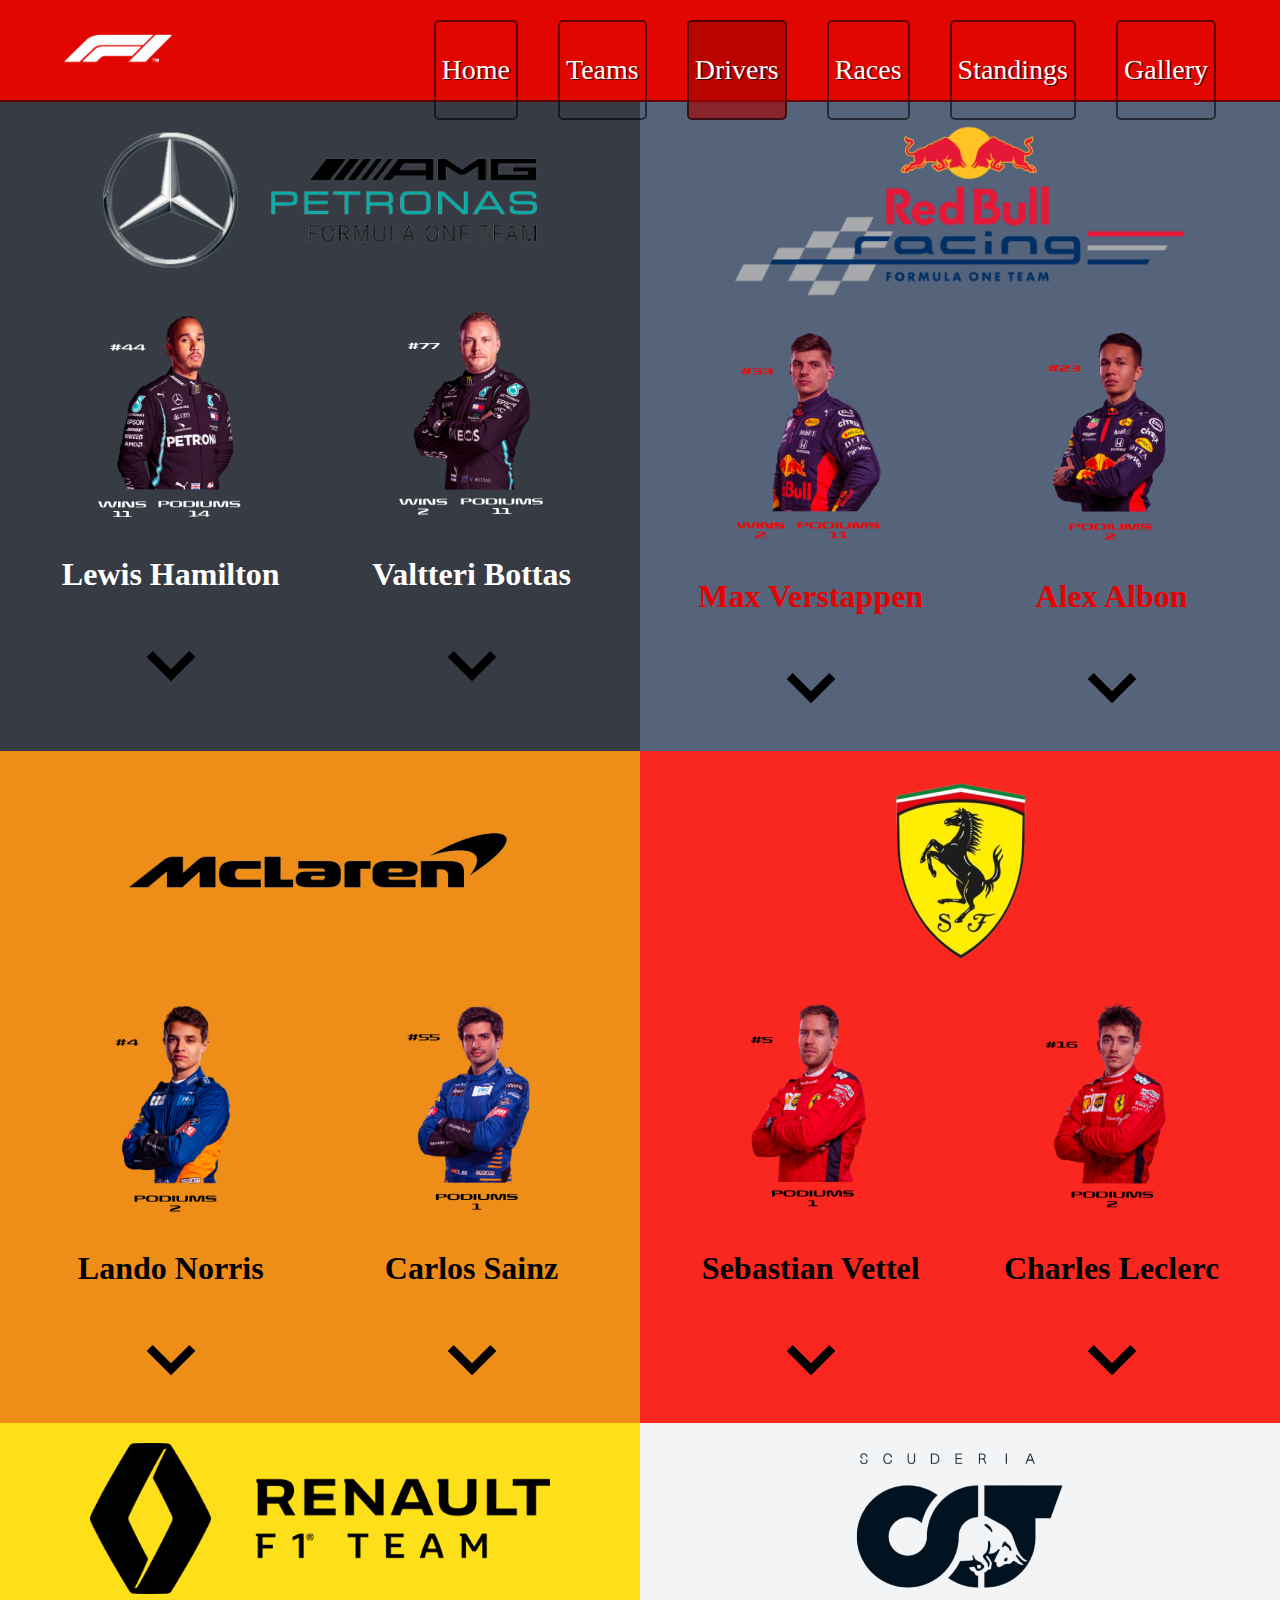
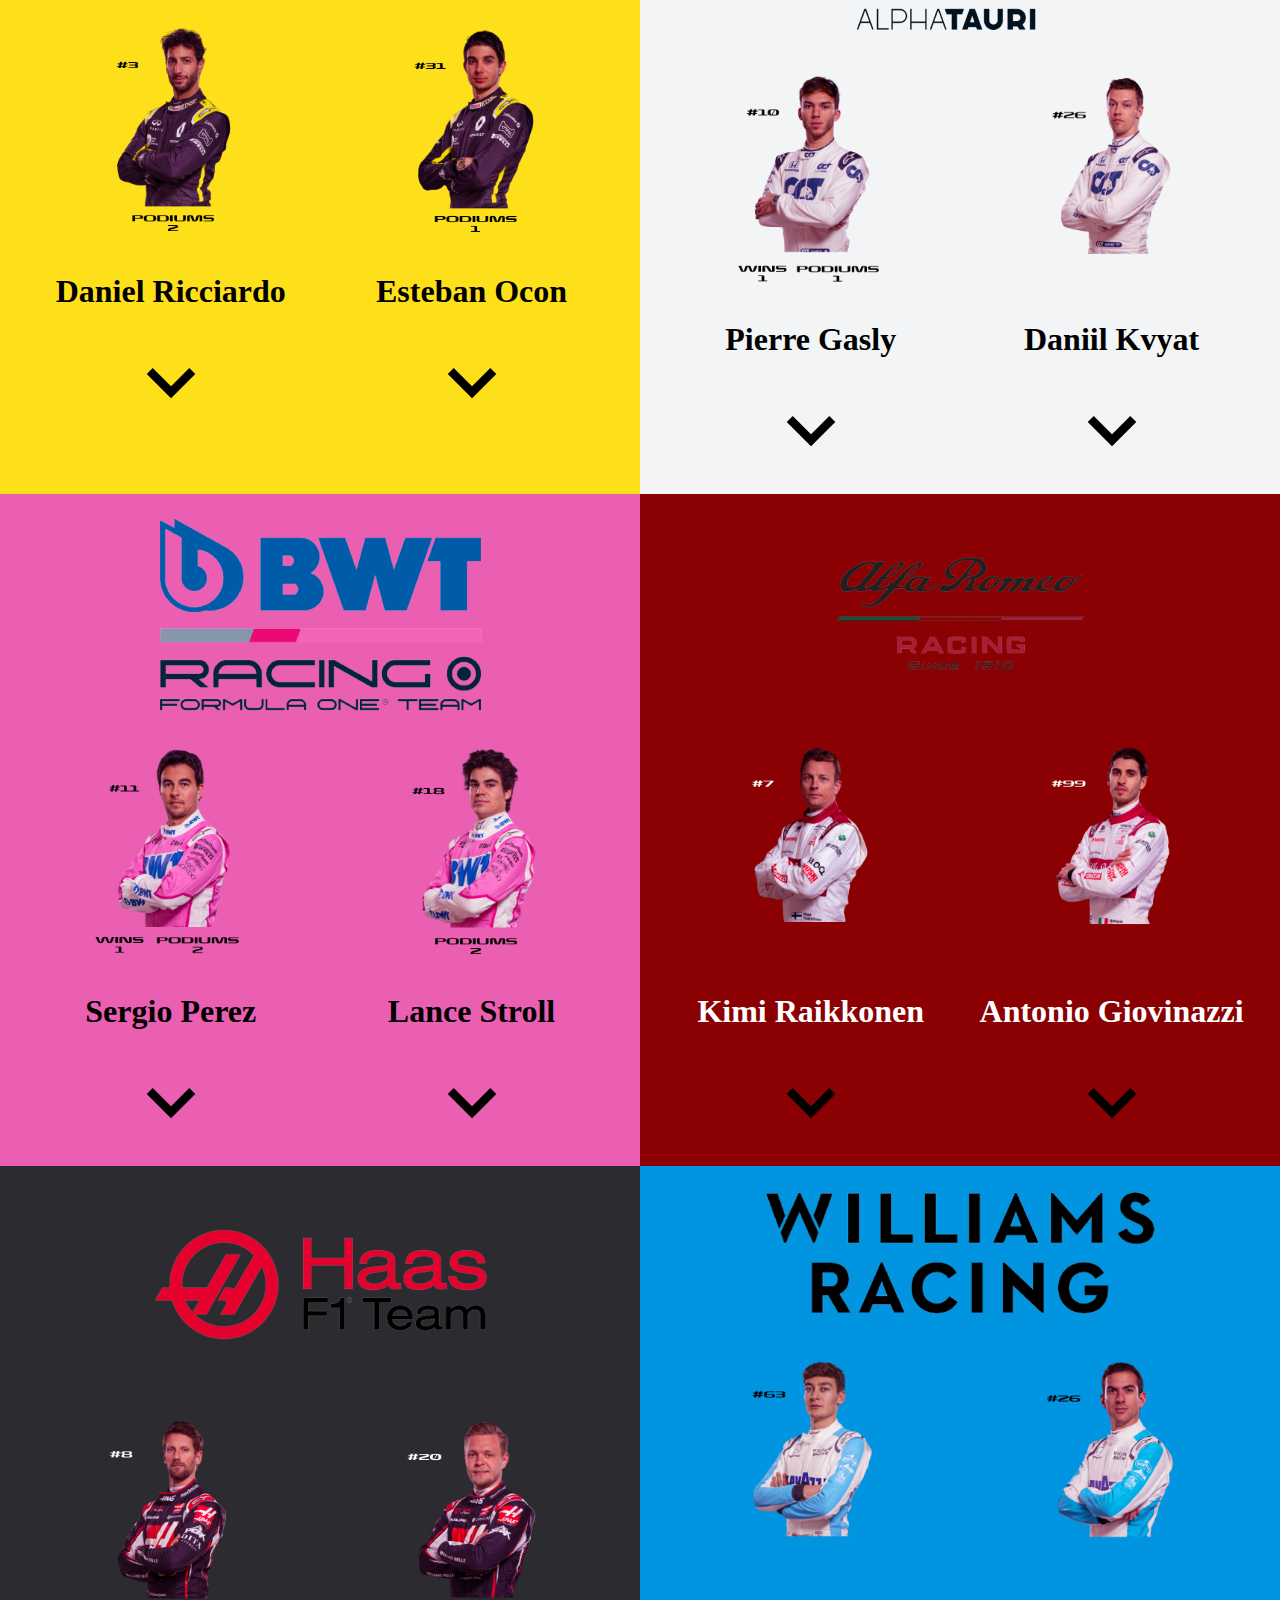
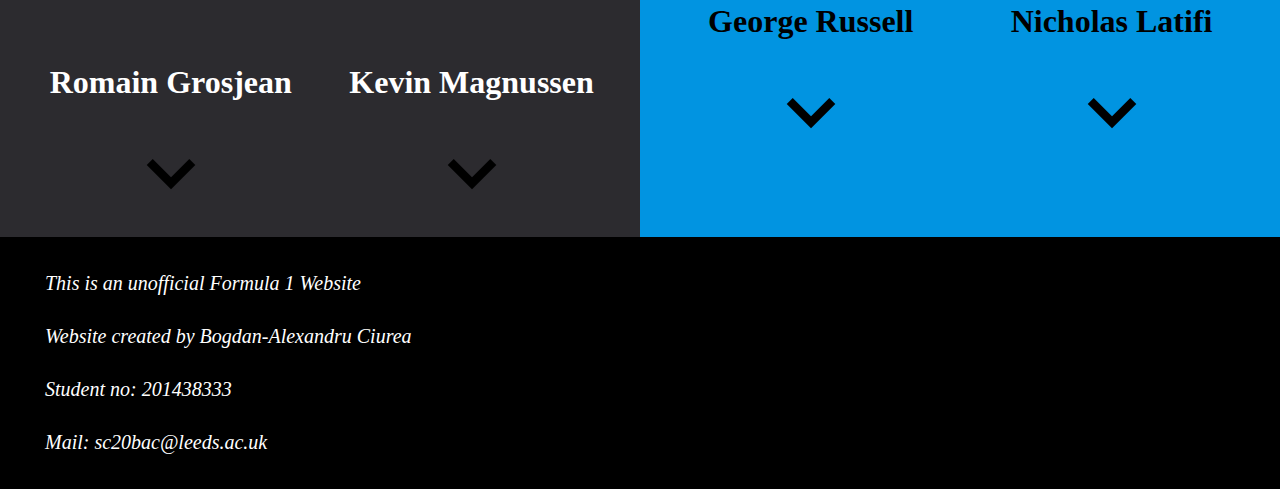
==== commit 5d426cd5: "Update Drivers.html" ====
--- a/Drivers.html
+++ b/Drivers.html
@@ -16,12 +16,12 @@
     <div class="header">
         <div class = "innerHeader">
             <div class="logo">
-                <a href="Home.html">
+                <a href="index.html">
                     <img src="Assets/F1-Logo.png">
                 </a>
             </div>
             <ul class="navigation">
-                <a href="Home.html"><li id="otherPages">Home</li></a>
+                <a href="index.html"><li id="otherPages">Home</li></a>
                 <a href="Teams.html"><li id="otherPages">Teams</li></a>
                 <a href="Drivers.html"><li id="currentPage">Drivers</li></a>
                 <a href="Races.html"><li id="otherPages">Races</li></a>
@@ -650,4 +650,4 @@
         <p><a href="mailto:sc20bac@leeds.ac.uk" target="_blank">Mail: sc20bac@leeds.ac.uk</a></p>
     </footer>
 </body>
-</html>+</html>
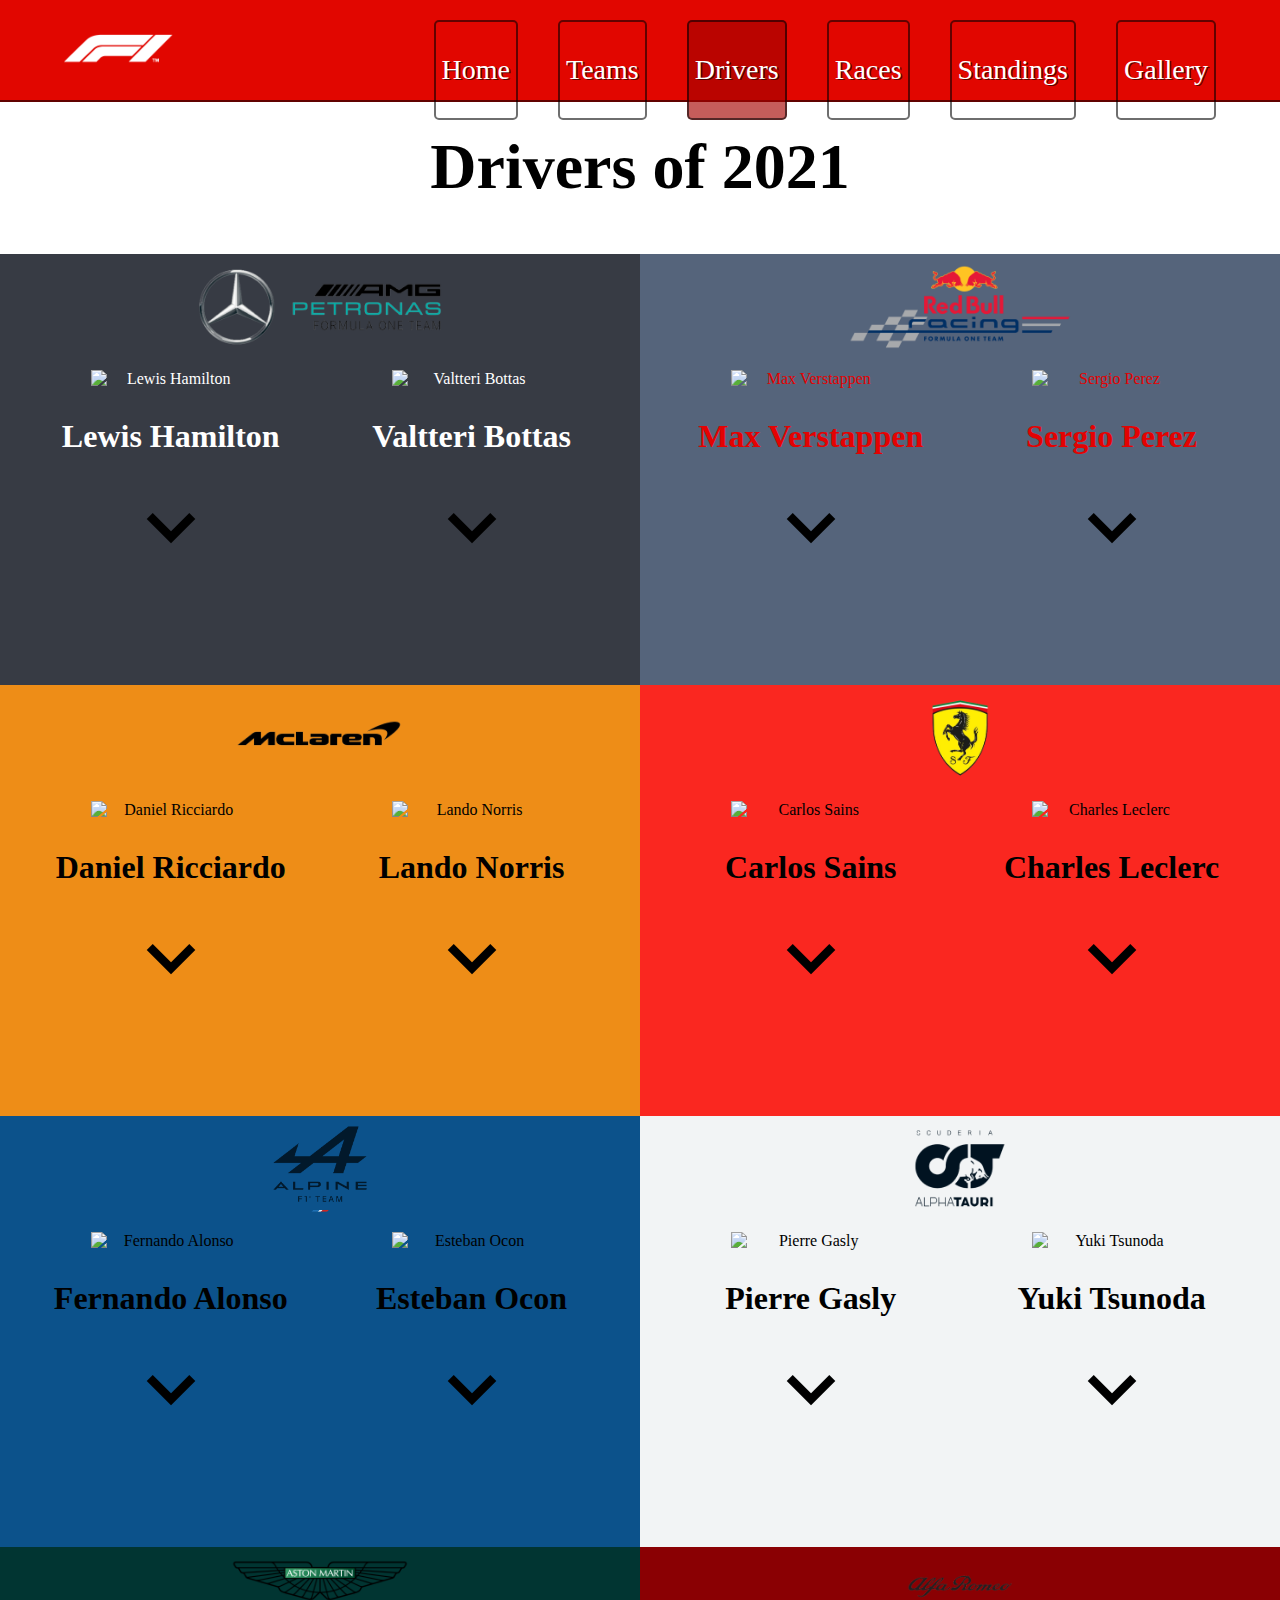
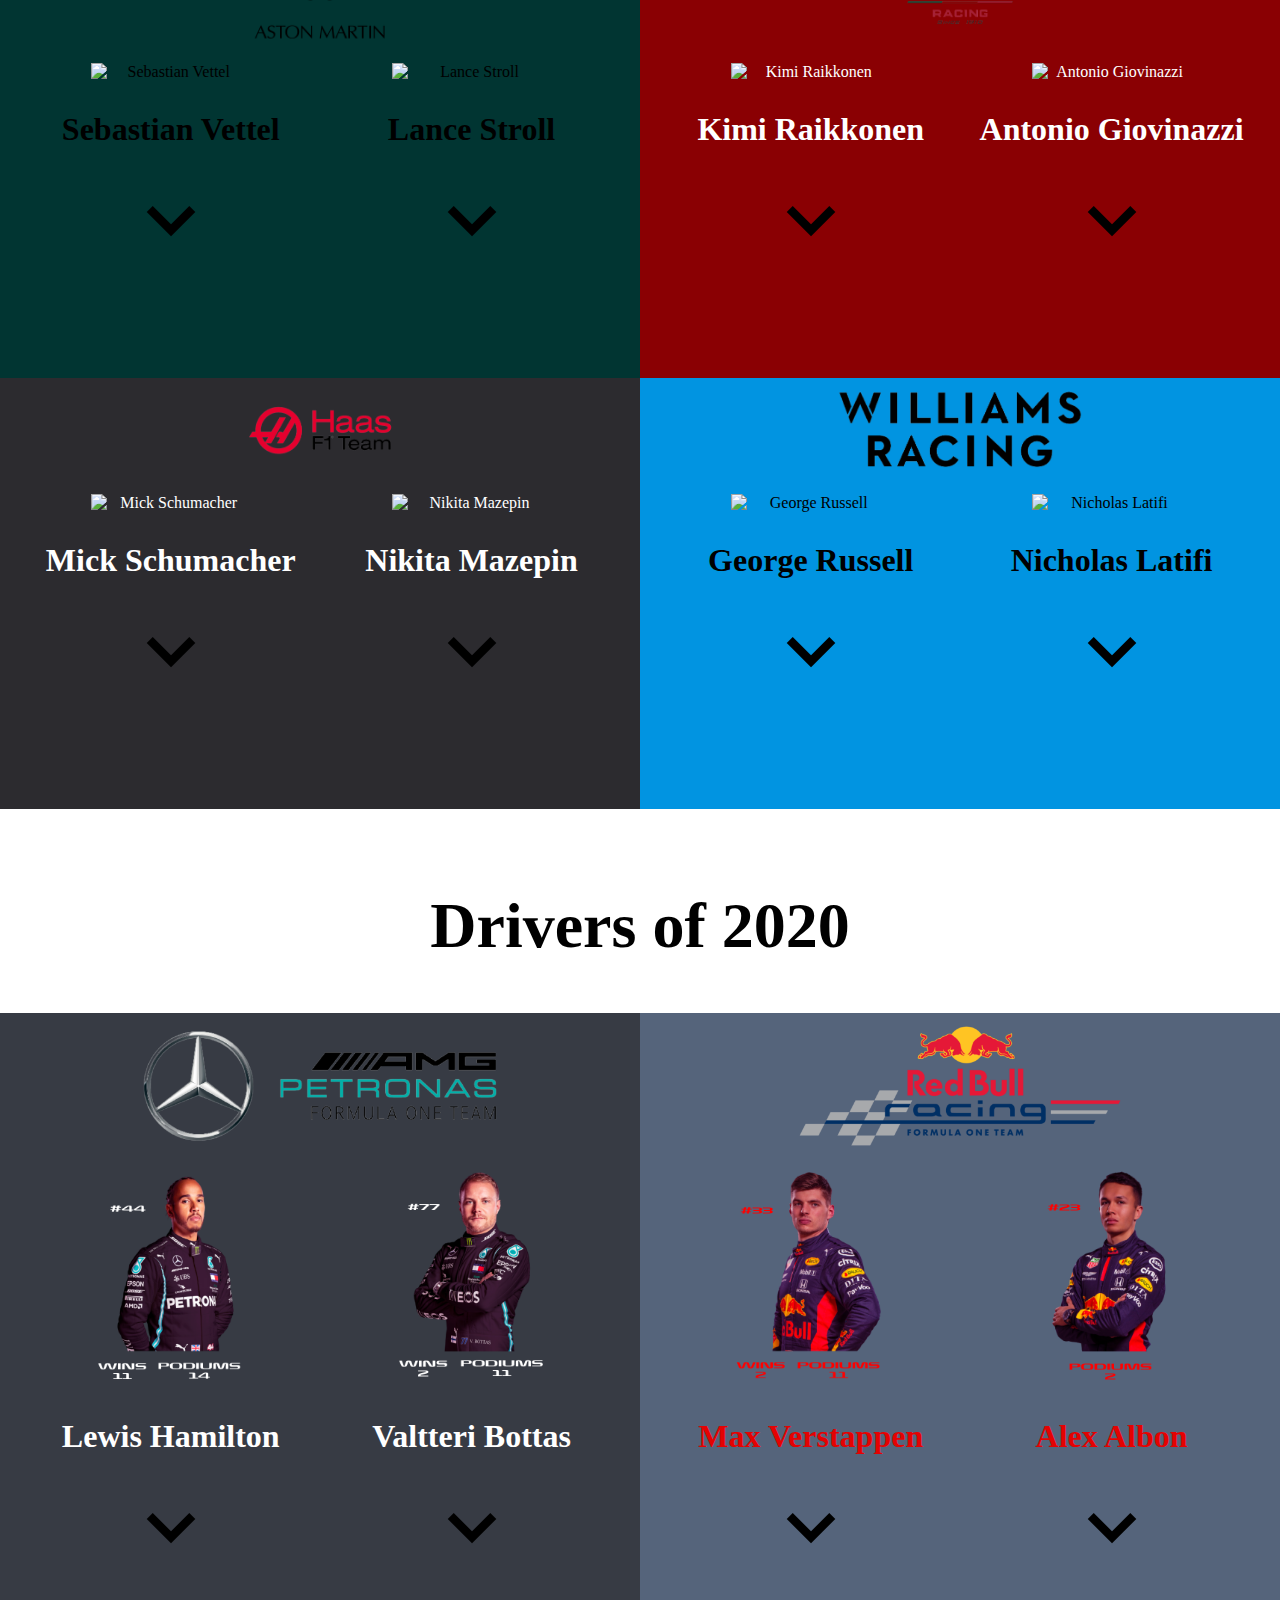
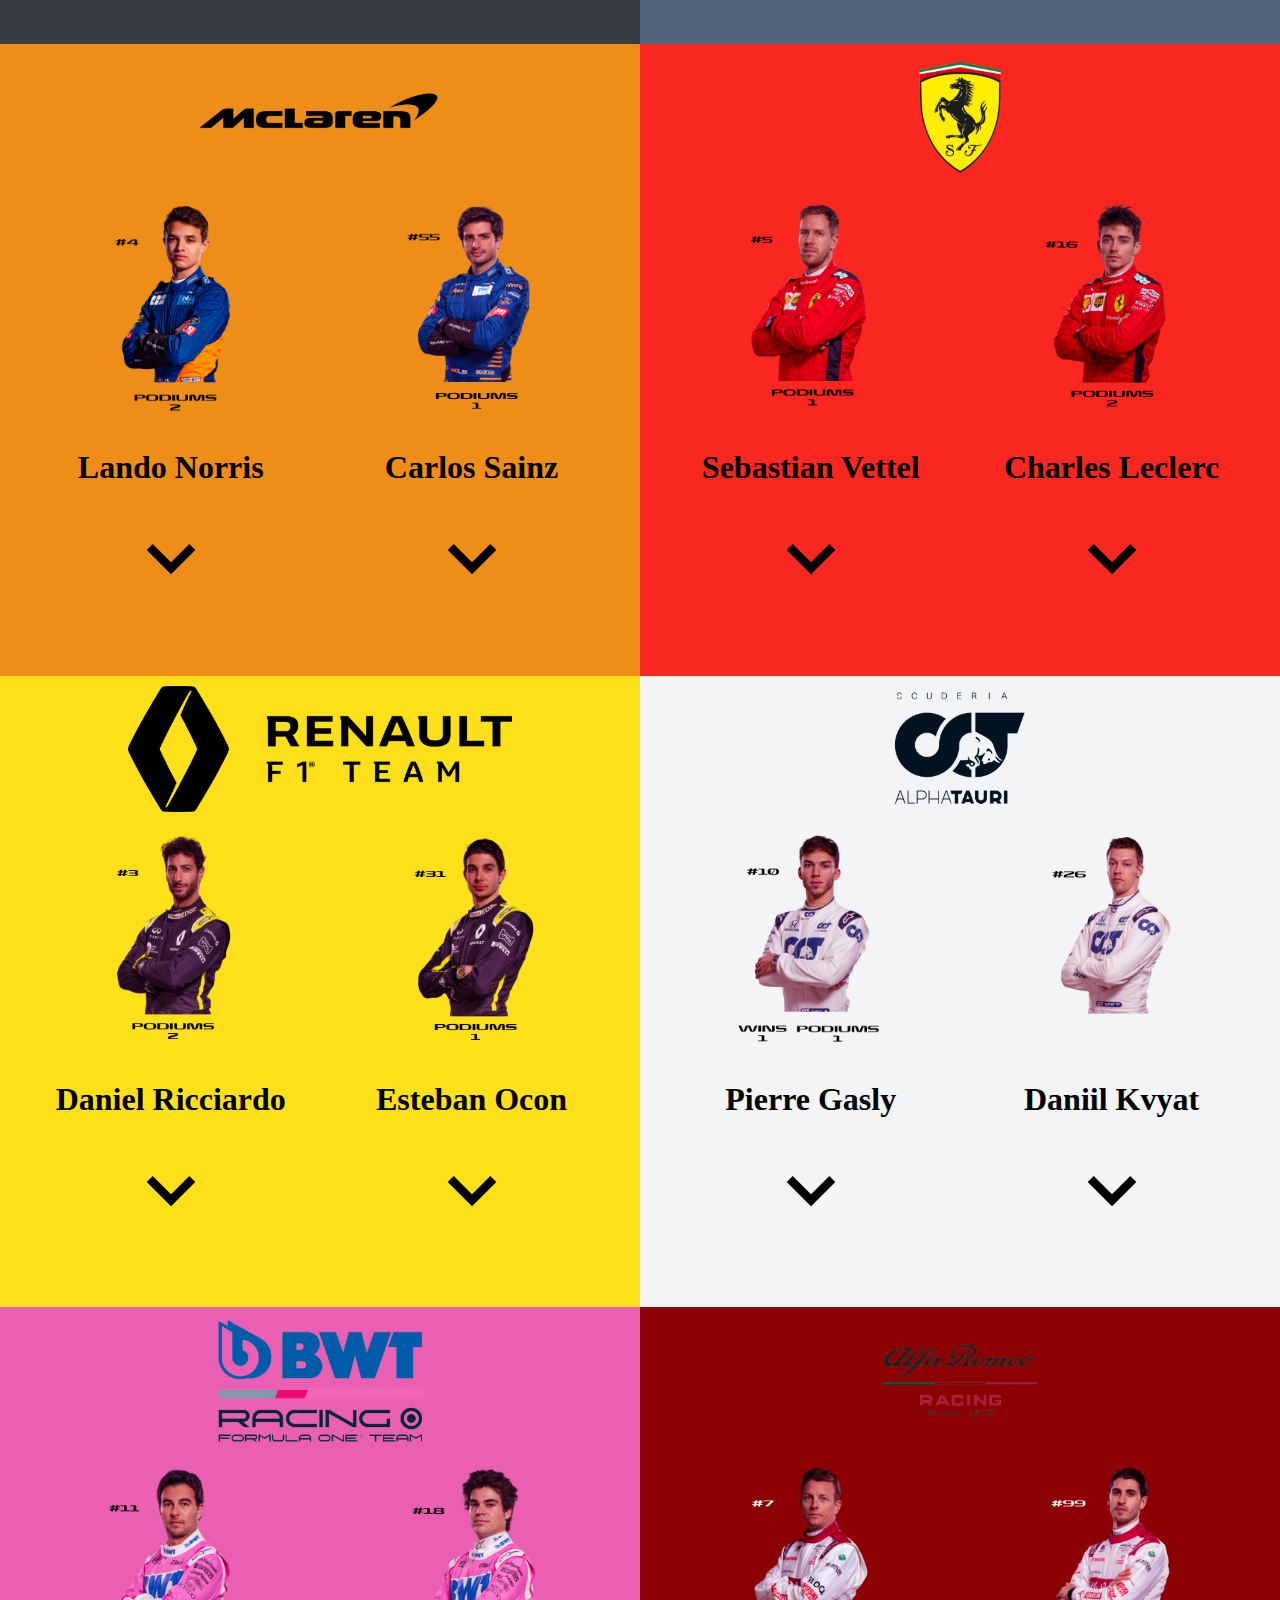
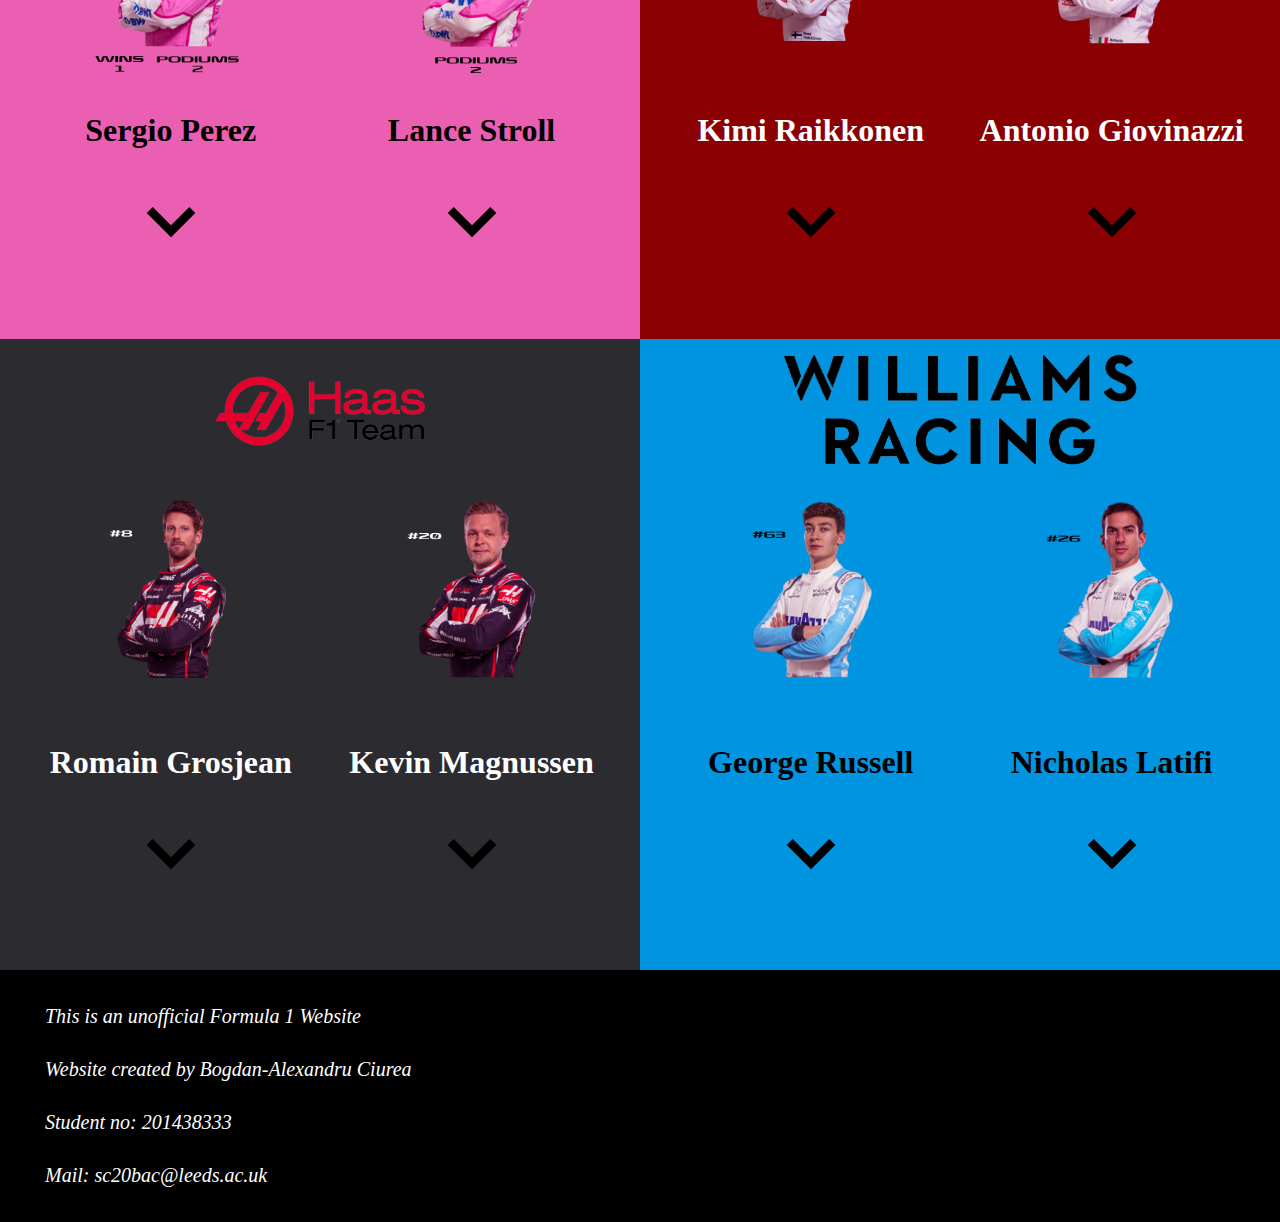
==== commit 2c83c2ca: "Add files via upload" ====
--- a/Drivers.html
+++ b/Drivers.html
@@ -32,8 +32,626 @@
     </div>
 
     <main>
-
-        <div id="mercedes" class="team">
+        <h1 class="title">Drivers of 2021</h1>
+
+        <div class="grid">
+            <div id="mercedes" class="team">
+                <div class="teamlogo">
+                    <img src="Assets/logomercedes.png">
+                </div>
+
+                <div class="drivers">
+                    <div class="driver">
+                        <div class="photo">
+                            <img src="Assets/ham2021.png" alt="Lewis Hamilton" title="Lewis Hamilton">
+                        </div>
+                        <div class="name">
+                            <h1>
+                                Lewis Hamilton
+                            </h1>
+                        </div>
+                        <img src="Assets/arrow.png" class="arrow" id="arrowLHam1">
+                    </div>
+                    
+                    <div class="driver">
+                        <div class="photo">
+                            <img src="Assets/bot2021.png" alt="Valtteri Bottas" title="Valtteri Bottas">
+                        </div>
+                        <div class="name">
+                            <h1>
+                                Valtteri Bottas
+                            </h1>
+                        </div>
+                        <img src="Assets/arrow.png" class="arrow" id="arrowVBot1">
+                    </div>
+                </div>
+
+                <div class="driversDescription">
+                    <div class="driverDescriptionl" id="LHam1" style="display: none;">
+                        <div class="about">
+                            <h1 >Lewis Hamilton</h1>
+                            <p>Lewis Hamilton set himself on a path to Formula One when he introduced himself to McLaren team boss Ron Dennis at an award ceremony in 1995. The nine year-old walked up to Dennis, asked for his autograph and said: “Hi. I’m Lewis Hamilton. I won the British championship and one day I want to be racing your cars.”</p>
+                            <p>It earned Hamilton the patronage and support of one of the top Formula One teams which, 13 years later, resulted in an F1 drive. Hamilton went on to equal and then outstrip the achievement of his hero Ayrton Senna, a former McLaren driver, by winning three championship titles.</p>
+                            <p>Before that there was the small matter of graduating through the lower echelons of motorsport, which Hamilton achieved with some astonishing successes.</p>
+                        </div>
+                        <div class="image">
+                            <img src="Assets/LHam.jpg" alt="Lewis Hamilton" title="Lewis Hamilton">
+                        </div>
+                    </div>
+            
+                    <div class="driverDescriptionr"  id="VBot1" style="display: none;">
+                        <div class="image">
+                            <img src="Assets/VBot.jpg" alt="Valtteri Bottas" title="Valtteri Bottas">
+                        </div>
+                        <div class="about">
+                            <h1>Valtteri Bottas</h1>
+                            <p>Valtteri Bottas made his Formula One race debut for Williams in 2013.</p>
+                            <p>Bottas joined the team in 2010, taking over from Nico Hulkenberg as their test and reserve driver. After winning the 2011 GP3 championship he spent a year out of racing but appeared in practice sessions at official F1 weekends in 15 of the 20 rounds.</p>
+                            <p>Bottas said this was the best preparation a young driver could get at the time due to the ban on in-season testing. The team were sufficiently impressed with his performance to drop Bruno Senna in favour of him at the end of 2012.</p>
+                        </div>
+                        
+                    </div>
+                </div>
+
+            </div>
+
+            <div id="redbull" class="team">
+                <div class="teamlogo">
+                    <img src="Assets/logoredbull.png">
+                </div>
+
+                <div class="drivers">
+                    <div class="driver">
+                        <div class="photo">
+                            <img src="Assets/ver2021.png" alt="Max Verstappen" title="Max Verstappen">
+                        </div>
+                        <div class="name">
+                            <h1>
+                                Max Verstappen
+                            </h1>
+                        </div>
+                        <img src="Assets/arrow.png" class="arrow" id="arrowMVer1">
+                    </div>
+                    <div class="driver">
+                        <div class="photo">
+                            <img src="Assets/per2021.png" alt="Sergio Perez" title="Sergio Perez">
+                        </div>
+                        <div class="name">
+                            <h1>
+                                Sergio Perez
+                            </h1>
+                        </div>
+                        <img src="Assets/arrow.png" class="arrow" id="arrowSPer1">
+                    </div>
+                </div>
+
+                <div class="driversDescription">
+                    <div class="driverDescriptionl" id="MVer1" style="display: none;">
+                        <div class="about">
+                            <h1>Max Verstappen</h1>
+                            <p>Max Verstappen caused a stir by gaining a place in Formula One just eight months after starting his first car race.</p>
+                            <p>The son of Jos Verstappen, who was the first Dutchman to stand on a Formula One podium, and kart racer Sophie-Marie Kumpen, Max used a hugely successful karting campaign in 2013 as a springboard to start his single-seater racing career.</p>
+                            <p>The elder Verstappen bowed out of F1 in 2003, and two years later seven-year-old Max scored his first karting victories in Belgium. This began a remarkable unbeaten streak running across three seasons, first in the Belgian ‘mini’ championship for two years, then after moving up to the ‘mini max’ category.</p>
+                            <p>Further titles followed in 2008 including the Belgian Cadet Championship as Verstappen, now 11, began to ascend the karting ladder. A move up to the international level did little to put him off his stride, as he won the WSK World Series KF3 and the Euro title as well – the latter crown he retained the following year.</p>
+                            <p>In 2012 he continued to compete across a variety of karting categories and enjoyed mixed success. But he came of age the following season, amassing a daunting collection of trophies. Among them were the CIK-FIA KZ world championship title, won against several highly-rated rivals including former F1 driver Jaime Alguersuari.</p>
+                            <p>Verstappen added the KF and KZ European titles as well, lifted the WSK Euro Series KZ1 and WSK Master Series KZ2 crowns, and added the KF2 Winter Cup too. On the back of one of the most impressive karting campaigns of recent years Verstappen, who turned 16 that September, prepared to move up to slicks-and-wings racing.</p>
+                            <p>His first stop was the 2014 Florida Winter Series, which comprised a dozen races run over four weeks at the beginning of the year. He made an inauspicious start when he crashed into Antonio Fuoco in the pits shortly after the first session started. But Verstappen won twice in a field which included drivers who had raced in Formula Renault 2.0 and Formula Three. Unusually, the series did not produce an overall champion, having no ranking system.</p>
+                            <p>Those two categories were potential destinations for his 2014 campaign. Verstappen tested both machines, but following a highly promising run in a German Formula Three Cup car he chose to take the plunge in the most competitive Formula Three championship – the Europe-wide series.</p>
+                            <p>Driving for the same Van Amersfoort team his father once raced for, the younger Verstappen won in his second F3 weekend. Soon after he hit a rich vein of form, reeling off six consecutive victories, all scored at Spa-Francorchamps and the Norisring.</p>
+                            <p>A seventh straight win followed in the prestigious Masters of F3 on home ground at Zandvoort, though it didn’t count towards the championship. Verstappen’s Lotus-backed rival Esteban Ocon retained a 74-point lead in the drivers’ standings, partly thanks to superior reliability from his car. Ocon pulled over 100 points clear with a hat-trick of his own the following weekend in Moscow.</p>
+                            <p>Verstappen failed to capitalise when Ocon endured a point-less weekend at the Red Bull Ring, due in part to a controversial penalty following contact with Antonio Fuoco. Red Bull, however, had seen enough of his potential to make their move.</p>
+                            <p>Mercedes were also showing an interest in the young driver, but on August 12th Verstappen was announced as the latest addition to Red Bull’s junior driver programme. That roster already included two drivers who were leading their championships – Carlos Sainz Jnr in Formula Renault 3.5 and Alex Lynn in GP3 – plus promising Formula Renault 3.5 rookie Pierre Gasly.</p>
+                            <p>But just six days after Red Bull revealed Verstappen had joined their ranks came the surprise announcement that he would race for their junior team Toro Rosso in 2015, replacing Jean-Eric Vergne. By the end of the year he had made three appearances in F1 practice sessions in preparation for his debut at the record-breaking age of 17.</p>
+                        </div>
+                        <div class="image">
+                            <img src="Assets/MVer.jpg" alt="Max Verstappen" title="Max Verstappen">
+                        </div>
+                    </div>
+            
+                    <div class="driverDescriptionl" id="SPer1" style="display: none;">
+                        <div class="about">
+                            <h1>Sergio Perez</h1>
+                            <p>Sergio Perez – often referred to by his nickname Checo – made his F1 debut for Sauber in 2011 and before the end of his second season he’d signed to drive for McLaren. However that proved to be a short-lived relationship.</p>
+                            <p>Perez started karting in 1996. In 2004, with the support of prominent Mexican businessman Carlos Slim’s Escuderia Telmex, he began racing in the Skip Barber series in the USA.</p>
+                            <p>The following year he moved to Europe and spent two years in the German Formula BMW championship.</p>
+                            <p>Arriving in Britain in 2007 he raced for T-Sport, winning the national (junior) championship that year before graduating into the main series. He began his 2008 campaign strongly with three wins in the first six races, but faded to fourth by the end of the season.</p>
+                            <p>He moved up to GP2 the following year, finishing on the podium in both races at Valencia and ending the year 12th. Switching from Arden to Addax he had a stronger 2010, but was beaten to the title by Pastor Maldonado.</p>
+                            <p>Before the season was over he was signed by Sauber to partner Kamui Kobayashi in 2011. He also joined the driver development programme of Sauber’s engine supplier Ferrari.</p>
+                        </div>
+                        <div class="image">
+                            <img src="Assets/SPer.jpg" alt="Sergio Perez" title="Sergio Perez">
+                        </div>
+                    </div>
+                </div>
+            </div>
+
+            <div id="mclaren" class="team">
+                <div class="teamlogo">
+                    <img src="Assets/logomclaren.png">
+                </div>
+
+                <div class="drivers">
+                    <div class="driver">
+                        <div class="photo">
+                            <img src="Assets/ric2021.png" alt="Daniel Ricciardo" title="Daniel Ricciardo">
+                        </div>
+                        <div class="name">
+                            <h1>
+                                Daniel Ricciardo
+                            </h1>
+                        </div>
+                        <img src="Assets/arrow.png" class="arrow" id="arrowDRic1">
+                    </div>
+                    <div class="driver">
+                        <div class="photo">
+                            <img src="Assets/nor2021.png" alt="Lando Norris" title="Lando Norris">
+                        </div>
+                        <div class="name">
+                            <h1>
+                                Lando Norris
+                            </h1>
+                        </div>
+                        <img src="Assets/arrow.png" class="arrow" id="arrowLNor1">
+                    </div>
+                </div>
+
+                <div class="driversDescription">
+                    <div class="driverDescriptionl" id="DRic1" style="display: none;">
+                        <div class="about">
+                            <h1>Daniel Ricciardo</h1>
+                            <p>Daniel Ricciardo reached Formula One through Red Bull’s young driver programme. He was promoted to their F1 team in 2014 and scored three wins in his first year at the top team.</p>
+                            <p>Ricciardo’s father was born in Sicily but emigrated to Australia at the age of eight. “I think Europe at the time was a bit difficult and a bit dark,” explained Ricciardo in 2017. “It was difficult to get ahead and I think they just thought Australia was a place of opportunity.”</p>
+                            <p>However Ricciardo returned to Europe in order to make his way up the motor racing ladder. He won the British F3 championship in 2009 and progressed to Formula Renault 3.5 the following year. He finished two points behind champion Mikhail Aleshin following a setback late in the season when his car was flipped over at Silverstone.</p>
+                            <p>Ricciardo drove for Red Bull in the post-season rookie test that year and again in 2010. He remained in Formula Renault 3.5 for 2011 but dovetailed it with increasing F1 commitments. This included participating in Friday first practice sessions for Red Bull’s sister team Toro Rosso.</p>
+            
+                        </div>
+                        <div class="image">
+                            <img src="Assets/DRic.jpg" alt="Daniel Ricciardo" title="Daniel Ricciardo">
+                        </div>
+                    </div>
+                    <div class="driverDescriptionr" id="LNor1" style="display: none;">
+                        <div class="image">
+                            <img src="Assets/LNor.jpg" alt="Lando Norris" title="Lando Norris">
+                        </div>
+                        <div class="about">
+                            <h1>Lando Norris</h1>
+                            <p>Lando Norris was appointed as McLaren’s test and reserve driver at the age of 17. An impressive performance for the team in testing at the Hungaroring in 2017 earned him the position in place of the team’s outgoing driver, 2009 world champion Jenson Button.</p>
+                            <p>Like Button, Norris sampled a kart for the first time at Clay Pigeon kart track. Aged seven, Norris and his older brother Oliver (10), began competing in karting races soon afterwards.</p>
+                            <p>The Norris boys enjoyed the backing of father Adam Norris, a director at financial services company Hargreaves Lansdown who later set up his own investment company. In 2016 he was estimated to have a wealth in excess of £200 million.</p>
+                            <p>At one stage Lando Norris competed in both the KF and Rotax karting categories, at his father’s encouragement, to broaden his experience and give him a feel for different kinds of equipment and tyres. The intensive programme paid off and Lando delivered an impressive string of titles.</p>
+                            <p>He clinched the 2013 WSK Euro series with a round to go. Although he missed out on the European KF title the following year he struck back in 2014, winning the world KF championship title.</p>
+                        </div>
+                    </div>
+                </div>
+            </div>
+
+            <div id="ferrari" class="team">
+                <div class="teamlogo">
+                    <img src="Assets/logoferrri.png">
+                </div>
+
+                <div class="drivers">
+                    <div class="driver">
+                        <div class="photo">
+                            <img src="Assets/sai2021.png" alt="Carlos Sains" title="Carlos Sains">
+                        </div>
+                        <div class="name">
+                            <h1>
+                                Carlos Sains
+                            </h1>
+                        </div>
+                        <img src="Assets/arrow.png" class="arrow" id="arrowCSai1">
+                    </div>
+                    <div class="driver">
+                        <div class="photo">
+                            <img src="Assets/lec2021.png" alt="Charles Leclerc" title="Charles Leclerc"> 
+                        </div>
+                        <div class="name">
+                            <h1>
+                                Charles Leclerc
+                            </h1>
+                        </div>
+                        <img src="Assets/arrow.png" class="arrow" id="arrowCLec1">
+                    </div>
+                </div>
+
+                <div class="driversDescription">
+                    <div class="driverDescriptionl" id="CSai1" style="display: none;">
+                        <div class="about">
+                            <h1>Carlos Sainz</h1>
+                            <p>Being the son of a two-times World Rally Champion and earning the support of Red Bull gave Carlos Sainz a strong chance of gaining a place in F1. However for a while it seemed he might miss out on that opportunity.</p>
+                            <p>Leading the Formula Renault 3.5 series in mid-2014, Sainz’s prospects looked very good. But the emerging talent of Formula Three driver Max Verstappen put a spanner in the works: Red Bull signed him up to their young driver programme alongside Sainz, and immediately gave Verstappen their sole vacant F1 seat at Toro Rosso for 2015.</p>
+                        </div> 
+                        <div class="image">
+                            <img src="Assets/CSai.jpg" alt="Carlos Sainz" title="Carlos Sainz">
+                        </div>
+                    </div>
+            
+                    <div class="driverDescriptionr" id="CLec1" style="display: none;">
+                        <div class="image">
+                            <img src="Assets/CLec.jpg" alt="Charles Leclerc" title="Charles Leclerc">
+                        </div>
+                        <div class="about">
+                            <h1>Charles Leclerc</h1>
+                            <p>Back-to-back championship successes in GP3 and Formula Two made Charles Leclerc an obvious choice for an F1 seat at Sauber in 2018.</p>
+                            <p>He had his first run in a kart thanks to childhood friend Jules Bianchi. Leclerc, the younger of the pair by seven years, showed similar skills at the wheel and followed his friend’s path towards F1.</p>
+                            <p>In 2009 Leclerc became the youngest-ever winner of France’s cadet karting championship. Two years later Nicolas Todt, Bianchi’s manager, signed Leclerc up. This was a pivotal moment, as without Todt’s backing Leclerc doubted his family could have afforded to keep supporting him.</p>
+                            <p>He went on to enjoy success on the international stage, though he narrowly missed out on several major titles. In 2012 he was runner-up in the European KF2 series and the under 18 world championship. The following year Max Verstappen beat him to the KZ1 world title.</p>
+                            <p>Nonetheless Leclerc showed clear potential and was ready to move up to racing cars. While Verstappen went straight into F3 Leclerc took smaller steps up the F1 ladder.</p>
+                        </div>
+                    </div>
+                </div>
+            </div>
+
+            <div id="alpine" class="team">
+                <div class="teamlogo">
+                    <img src="Assets/logoalpine.png">
+                </div>
+
+                <div class="drivers">
+                    <div class="driver">
+                        <div class="photo">
+                            <img src="Assets/alo2021.png" alt="Fernando Alonso" title="Fernando Alonso">
+                        </div>
+                        <div class="name">
+                            <h1>
+                                Fernando Alonso
+                            </h1>
+                        </div>
+                        <img src="Assets/arrow.png" class="arrow" id="arrowFAlo">
+                    </div>
+                    <div class="driver">
+                        <div class="photo">
+                            <img src="Assets/oco2021.png" alt="Esteban Ocon" title="Esteban Ocon">
+                        </div>
+                        <div class="name">
+                            <h1>
+                                Esteban Ocon
+                            </h1>
+                        </div>
+                        <img src="Assets/arrow.png" class="arrow" id="arrowEOco1">
+                    </div>
+                </div>
+
+                <div class="driversDescription">
+                    <div class="driverDescriptionl" id="FAlo" style="display: none;">
+                        <div class="about">
+                            <h1>Fernando Alonso</h1>
+                            <p>Fernando Alonso made his start in motor racing at the wheel of a kart his father originally bought for Fernando’s sister.</p>
+                            <p>He arrived in Formula 1 with Minardi in 2001 and four years later won his first world championship. He made it back-to-back titles the following year before making an ill-fated switched from Renault to McLaren.</p>
+                            <p>He returned to Renault following an acrimonious split from McLaren, and in 2010 took Kimi Raikkonen’s place at Ferrari.</p>
+                        </div>
+                        <div class="image">
+                            <img src="Assets/FAlo.jpg" alt="Fernando Alonso" title="Fernando Alonso">
+                        </div>
+                    </div>
+            
+                    <div class="driverDescriptionr" id="EOco1" style="display: none;">
+                        <div class="image">
+                            <img src="Assets/EOco.jpg" alt="Esteban Ocon" title="Esteban Ocon">
+                        </div>
+                        <div class="about">
+                            <h1>Esteban Ocon</h1>
+                            <p>Esteban Ocon was only 17 years old when he won the European Formula Three championship in 2014. Yet his even younger F3 rival Max Verstappen gained a place in Formula 1 more quickly, making his debut with Toro Rosso the following season.</p>
+                            <p>Ocon had reached F3 after two season in Formula Renault 2.0, taking a strong second in the Eurocup in 2013 by winning two of the final three races. While Verstappen took a few rounds to come good and was hampered by some engine problems, Ocon put the championship beyond doubt with relentless points-scoring. In a 17-race period he finished in the top two 15 times.</p>
+                            <p>After that Ocon made what appeared to be a sideways move into GP3. He had impressed Lotus in a one-off F1 practice outing for the team at the end of 2014, but needed to keep the results coming to sustain the interest of the top F1 teams.</p>
+                        </div>
+                    </div>
+                </div>
+            </div>
+
+            <div id="alphatauri" class="team">
+                <div class="teamlogo">
+                    <img src="Assets/logoalphatauri.png">
+                </div>
+
+                <div class="drivers">
+                    <div class="driver">
+                        <div class="photo">
+                            <img src="Assets/gas2021.png" alt="Pierre Gasly" title="Pierre Gasly">
+                        </div>
+                        <div class="name">
+                            <h1>
+                                Pierre Gasly
+                            </h1>
+                        </div>
+                        <img src="Assets/arrow.png" class="arrow" id="arrowPGas1">
+                    </div>
+                    <div class="driver">
+                        <div class="photo">
+                            <img src="Assets/tsu2021.png" alt="Yuki Tsunoda" title="Yuki Tsunoda">
+                        </div>
+                        <div class="name">
+                            <h1>
+                                Yuki Tsunoda
+                            </h1>
+                        </div>
+                        <img src="Assets/arrow.png" class="arrow" id="arrowYTsu">
+                    </div>
+                </div>
+
+                <div class="driversDescription">
+                    <div class="driverDescriptionl" id="PGas1" style="display: none;">
+                        <div class="about">
+                            <h1>Pierre Gasly</h1>
+                            <p>Pierre Gasly was handed his F1 debut with Toro Rosso at the 2017 Malaysian Grand Prix, though at one stage he had been hopeful of beginning the season with Red Bull’s junior team.</p>
+                            <p>Gasly was in his fourth year on Red Bull’s junior driver team. He began racing in the French Formula Four championship at the age of 15, finishing runner-up to Matthieu Vaxiviere and Andrea Pizzitola, then moved into Formula Renault 2.0.</p>
+                            <p>His breakthrough came in his second year of racing in the Formula Renault 2.0 Eurocup. Gasly prevailed in a close and sometimes acrimonious season-long battle with Oliver Rowland. The pair collided in Russia and at the season finale at the Circuit de Catalunya. Rowland’s penalty for the latter collision sealed the title for Gasly.</p>
+                        </div>
+                        <div class="image">
+                            <img src="Assets/PGas.jpg" alt="Pierre Gasly" title="Pierre Gasly">
+                        </div>
+                    </div>
+            
+                    <div class="driverDescriptionr" id="YTsu" style="display: none;">
+                        <div class="image">
+                            <img src="Assets/YTsu.jpg" alt="Yuki Tsunoda" title="Yuki Tsunoda">
+                        </div>
+                        <div class="about">
+                            <h1>Yuki Tsunoda</h1>
+                            <p>Yuki Tsunoda began karting at the age of four, after watching his father compete in a Japanese local racing series at Nakai Inner Circuit. He progressed up the ranks of Japanese karting, before moving to cars with a step up to national F4 in 2016.</p>
+                            <p>Tsunoda drove for Carlin in F2, where another slightly mixed start to his season turned into a strong run from the fourth round onwards. He took wins at Silverstone and Spa, moving to fight for second in the championship in the latter half of the season.</p>
+                            <p>Late in the year Red Bull gave Tsunoda the chance to drive a Formula 1 car for the first time at a private test day at Imola for AlphaTauri. He duly completed the 300 kilometres of running necessary for a free practice licence.</p>
+                            <p>Heading into the final rounds of a competitive F2 season and with a possible promotion to F1 with AlphaTauri in sight, Tsunoda still needed to guarantee a high enough placing in the drivers’ championship to secure an F1 superlicence. Following a setback in the penultimate double-header in Bahrain, he came away from the final round with a win and a second place, cementing third in the championship. The result also confirmed him as the series’ top rookie, earning the Anthoine Hubert trophy.</p>
+                            <p>Following a further test for AlphaTauri as Yas Marina, the team confirmed he will join Pierre Gasly at their F1 team in 2021.</p>
+                        </div>
+                    </div>
+                </div>
+            </div>
+
+            <div id="astonmartin" class="team">
+                <div class="teamlogo">
+                    <img src="Assets/logoastonmartin.png">
+                </div>
+
+                <div class="drivers">
+                    <div class="driver">
+                        <div class="photo">
+                            <img src="Assets/vet2021.png" alt="Sebastian Vettel" title="Sebastian Vettel">
+                        </div>
+                        <div class="name">
+                            <h1>
+                                Sebastian Vettel
+                            </h1>
+                        </div>
+                        <img src="Assets/arrow.png" class="arrow" id="arrowSVet1">
+                    </div>
+                    <div class="driver">
+                        <div class="photo">
+                            <img src="Assets/str2021.png" alt="Lance Stroll" title="Lance Stroll">
+                        </div>
+                        <div class="name">
+                            <h1>
+                                Lance Stroll
+                            </h1>
+                        </div>
+                        <img src="Assets/arrow.png" class="arrow" id="arrowLStr1">
+                    </div>
+                </div>
+
+                <div class="driversDescription">
+                    <div class="driverDescriptionl" id="SVet1" style="display: none;">
+                        <div class="about">
+                            <h1>Sebastian Vettel</h1>
+                            <p>Sebastian Vettel made astonishingly rapid and successful progress through the lower ranks of motorsport. In 2010 he became the youngest ever Formula One world champion and he has held on to the title ever since.</p>
+                            <p>Vettel spent eight years in karts, winning the German Junior Karting Championship, Monaco Kart Cup and European Junior Karting Championship in 2001. The following year he was sixth in the Senior ICA Kart Championship and then moved into car racing.</p>
+                            <p>He finished second in the 2003 Formula BMW Germany championship and was top rookie. The following year, aged 17, he emphatically won the title, taking 18 wins from 20 starts and 387 points from a maximum of 400.</p>
+                            <p>The following season he was fifth in the Formula Three Euroseries. The championship was dominated by Lewis Hamilton and ASM – Vettel’s ASL team didn’t win a single race, though he was the top rookie.</p>
+                            <p>Thanks to his BMW connections Vettel made his debut as an F1 tester for the Williams team. Still aged only 18, he had to ask his school teacher for time off to do the test.</p>
+                            <p>The following year Vettel joined Paul di Resta at ASM but finished second to his team mate in the championship. A debut appearance in the World Series by Renault proved much more fruitful – Vettel won both races at Misano.</p>
+                            <p>He also appeared at the next round at Spa but badly injured his hand in a 170mph crash. His right index finger was almost severed and had to be stitched back together.</p>
+                        </div>
+                        <div class="image">
+                            <img src="Assets/SVet.jpg" alt="Sebastian Vettel" title="Sebastian Vettel">
+                        </div>
+                    </div>
+            
+                    <div class="driverDescriptionr" id="LStr1" style="display: none;">
+                        <div class="image">
+                            <img src="Assets/LStr.jpg" alt="Lance Stroll" title="Lance Stroll">
+                        </div>
+                        <div class="about">
+                            <h1>Lance Stroll</h1>
+                            <p>Lance Stroll was a mere 11 years old when Ferrari signed him to their driver academy in 2010. From that point it seemed inevitable he would eventually make it into Formula One, but when the opportunity came it was with one of their rivals.</p>
+                            <p>Stroll joined Williams as a development driver at the end of 2015 and gained a place in their race team two years later. It was a fitting move as Canada’s last F1 driver, Jacques Villeneuve, won the world championship with them in 1997.</p>
+                            <p>In the intervening period Stroll’s path through the junior categories attracted positive and negative attention.</p>
+                            <p>The latter arose chiefly from the investment of his father Lawrence Stroll, a billionaire who made his wealth through fashion brands such as Polo Ralph Lauren, Tommy Hilfiger and Michael Kors. His earnings, which had previously gone into amassing an enviable collection of Ferrari road cars, were now ploughed into his son’s racing career.</p>
+                        </div>
+                    </div>
+                </div>
+            </div>
+
+            <div id="alfaromeo" class="team">
+                <div class="teamlogo">
+                    <img src="Assets/logoalfaromeo.png">
+                </div>
+
+                <div class="drivers">
+                    <div class="driver">
+                        <div class="photo">
+                            <img src="Assets/rai2021.png" alt="Kimi Raikkonen" title="Kimi Raikkonen">
+                        </div>
+                        <div class="name">
+                            <h1>
+                                Kimi Raikkonen
+                            </h1>
+                        </div>
+                        <img src="Assets/arrow.png" class="arrow" id="arrowKRai1">
+                    </div>
+                    <div class="driver">
+                        <div class="photo">
+                            <img src="Assets/gio2021.png" alt="Antonio Giovinazzi" title="Antonio Giovinazzi">
+                        </div>
+                        <div class="name">
+                            <h1>
+                                Antonio Giovinazzi
+                            </h1>
+                        </div>
+                        <img src="Assets/arrow.png" class="arrow" id="arrowAGio1">
+                    </div>
+                </div>
+
+                <div class="driversDescription">
+                    <div class="driverDescriptionl" id="KRai1" style="display: none;">
+                        <div class="about">
+                            <h1>Kimi Raikkonen</h1>
+                            <p>Kimi Raikkonen started karting in 1987 and after several successes in the Finnish series moved up to compete at international level.</p>
+                            <p>His first step into car racing was tentative: After a handful of starts in the 1999 British Formula Renault series he decided his Mygale chassis was too uncompetitive and returned to karting. He reappeared in Britain to compete in the Formula Ford Festival and then won the Formula Renault Winter Series.</p>
+                            <p>That set him up for a return to Formula Renault with top team Manor. “Kimi had stayed in karts a long time,” team boss John Booth recalled, “mainly because he couldn’t raise the money to get out of it until the Robertsons got involved.” Dave and Steve Robertson, father and son, managed Raikkonen’s career.</p>
+                            <p>Raikkonen started the season with third place and then a victory in the first two races. He added six more championships to clinch the title, and left the championship two races before the end of the season with the title already won.</p>
+                        </div>
+                        <div class="image">
+                            <img src="Assets/KRai.jpg" alt="Kimi Raikkonen" title="Kimi Raikkonen">
+                        </div>
+                    </div>
+            
+                    <div class="driverDescriptionr" id="AGio1" style="display: none;">
+                        <div class="image">
+                            <img src="Assets/AGio.jpg" alt="Antonio Giovinazzi" title="Antonio Giovinazzi">
+                        </div>
+                        <div class="about">
+                            <h1>Antonio Giovinazzi</h1>
+                            <p>Antonio Giovinazzi received a surprise call-up to make his Formula One race debut for Sauber on the eve of the first race of 2017. However the Italian driver had already impressively scaled the junior racing ranks and been hired by Ferrari as a test driver.</p>
+                            <p>Born in the southern Italian town of Martina France, Giovinazzi enjoyed his first racing success in the Formula Pilota China series, winning the title with Eurasia. He also raced competitively closer to home in Formula Abarth and made the step up to F3 at the age of 19.</p>
+                            <p>A dual campaign in the European and British championships meant he was kept busy, but results came slowly with Double R in the European series. He won twice in Britain and ended the year second overall behind Jordan King.</p>
+                        </div>
+                    </div>
+                </div>
+            </div>
+
+            <div id="haas" class="team">
+                <div class="teamlogo">
+                    <img src="Assets/logohaas.png">
+                </div>
+
+                <div class="drivers">
+                    <div class="driver">
+                        <div class="photo">
+                            <img src="Assets/sch2021.png" alt="Mick Schumacher" title="Mick Schumacher">
+                        </div>
+                        <div class="name">
+                            <h1>
+                                Mick Schumacher
+                            </h1>
+                        </div>
+                        <img src="Assets/arrow.png" class="arrow" id="arrowMSch">
+                    </div>
+                    <div class="driver">
+                        <div class="photo">
+                            <img src="Assets/maz2021.png" alt="Nikita Mazepin" title="Nikita Mazepin">
+                        </div>
+                        <div class="name">
+                            <h1>
+                                Nikita Mazepin
+                            </h1>
+                        </div>
+                        <img src="Assets/arrow.png" class="arrow" id="arrowNMaz">
+                    </div>
+                </div>
+
+                <div class="driversDescription">
+                    <div class="driverDescriptionl" id="MSch" style="display: none;">
+                        <div class="about">
+                            <h1>Mick Schumacher</h1>
+                            <p>As the son of Michael Schumacher, Formula 1’s most successful driver of all time, Mick Schumacher was always going to face immense public attention when he made his first steps into motor racing.</p>
+                            <p>Realising the pressure it would heap on the young racer, his family initially entered him for events using the surname Betsch, the maiden name of his mother Corinna Schumacher, before later dubbing him ‘Mick Junior’ as he moved up the ranks.</p>
+                            <p>Born in 1999, at which point his father had won two of his eventual seven world championships, Mick Schumacher moved out of karts and into car racing in 2015 when he made his debut in German Formula 4. After a respectable but not outstanding rookie season, he placed second in both the German and Italian F4 series.</p>
+                            <p>That prompted a move up into what was then called European F3. Schumacher consciously avoided promoting himself via his family name and was able to avoid massive press scrutiny during his first year in F3, finishing 12th. However, winning the title in his second year – via a fraught battle with Dan Ticktum – showed his achievements in his own right.</p>
+                            <p>Schumacher moved up to Formula 2 in 2019 and the same year was signed to the Ferrari Driver Academy. he had his first Formula 1 test outing during the Bahrain in-season test, for the Scuderia and customer team Alfa Romeo. He posted encouraging times, coming second to Max Verstappen, despite being the lone rookie in the test.</p>
+                            <p>He took his first Formula 2 victory during the sprint race in Hungary that year. He took pole position through the partial reverse grid, having finished eighth in Sunday’s feature race, and controlled the race to take a comfortable win. He ended the year 12th in the championship overall.</p>
+                            <p>Ferrari intended to give Schumacher his first run in an official F1 practice session with customer team Alfa Romeo at the Nurburgring in 2020. However poor weather conditions forced the session, and Schumacher’s first run, to be abandoned.</p>
+                            <p>He continued in F2 for a second season, where he was one of five Ferrari juniors in the field. Schumacher took a few races to mount his title bid while FDA rivals new Prema team mate Robert Shwartzman and Callum Ilott forged ahead in the early races.</p>
+                            <p>But much as he had in F3, Schumacher came good in the second half of the season. He strung together an impressive run of podiums and added feature race wins at Monza and Sochi. That put him in the lead of the championship on 191 points, 22 more than second-placed Ilott, with four races in Bahrain to go.</p>
+                            <p>Ilott put up a strong fight over the final weekends, and the title fight went down to the final race.</p>
+                            <p>A tense finale saw both drivers slip out of the points-scoring positions as their tyres went off, and Schumacher clinched the title by 14 points</p>
+                            <p>He went into the weekend secure in the knowledge he would be a Formula 1 driver in 2021, having signed to make his debut at Haas alongside fellow rookie Nikita Mazepin.</p>
+                        </div>
+                        <div class="image">
+                            <img src="Assets/MSch.jpg" alt="Mick Schumacher" title="Mick Schumacher">
+                        </div>
+                    </div>
+            
+                    <div class="driverDescriptionr" id="NMaz" style="display: none;">
+                        <div class="image">
+                            <img src="Assets/NMaz.jpg" alt="Nikita Mazepin" title="Nikita Mazepin">
+                        </div>
+                        <div class="about">
+                            <h1>Nikita Mazepin</h1>
+                            <p>Haas announced Nikita Mazepin as part of an all-new driver line-up for the 2021 F1 season while the 21-year-old was still in contention for the Formula 2 title.</p>
+                            <p>However he had already tested a Formula 1 car for the first time four years earlier, at Silverstone.</p>
+                            <p>Mazepin’s international karting career culminated in second place in the 2014 CIK-FIA World Championship with Tony Kart. He moved up to single seaters that year, taking part in India-based Formula 2000 category MRF Challenge over the winter.</p>
+                            <p>His next step was Formula Renault 2.0 and Toyota Winter Series campaigns though he struggled for results in both, finishing 12th and 16th respectively. A move to European F3 the following year looked like a hasty graduation, and Mazepin ended the year 20th in the standings. Nor did he distinguish himself with his conduct, throwing punches at rival Callum Ilott at the Hungaroring, which earned him a one-round ban.</p>
+                            <p>Despite his mixed results, Mazepin was signed to Force India as a development driver in 2016 and completed a test at Silverstone.</p>
+                        </div>
+                    </div>
+                </div>
+            </div>
+
+            <div id="williams" class="team">
+                <div class="teamlogo">
+                    <img src="Assets/logowilliams.png">
+                </div>
+
+                <div class="drivers">
+                    <div class="driver">
+                        <div class="photo">
+                            <img src="Assets/rus2021.png" alt="George Russell" title="George Russell">
+                        </div>
+                        <div class="name">
+                            <h1>
+                                George Russell
+                            </h1>
+                        </div>
+                        <img src="Assets/arrow.png" class="arrow" id="arrowGRus1">
+                    </div>
+                    <div class="driver">
+                        <div class="photo">
+                            <img src="Assets/lat2021.png"  alt="Nicholas Latifi" title="Nicholas Latifi">
+                        </div>
+                        <div class="name">
+                            <h1>
+                                Nicholas Latifi
+                            </h1>
+                        </div>
+                        <img src="Assets/arrow.png" class="arrow" id="arrowNLat1">
+                    </div>
+                </div>
+
+                <div class="driversDescription">
+                    <div class="driverDescriptionl" id="GRus1" style="display: none;">
+                        <div class="about">
+                            <h1>George Russell</h1>
+                            <p>A stellar Formula Two campaign in 2018 helped George Russell convince Williams he was ready for a promotion to Formula 1 even before the championship was decided</p>
+                            <p>The 20-year-old already had six wins from the first 22 races, and might have had more had the series’ new-for-2018 hardware been more reliable in the opening races. He asserted himself over a competitive field including Lando Norris, who earned his promotion to McLaren the same year, and Alexander Albon, who took the title fight down to the final round.</p>
+                            <p>Russell’s karting successes included victory in the 2012 CIK-FIA KF3 European championship with three wins from four starts, plus one no-score when he was taken out by a rival. He graduated to single-seaters in 2014.</p>
+                            <p>He came from behind in the final round of the BRDC F4 championship to beat Arjun Maini to the title by three points with victory at Snetterton. One week earlier he also impressed as a wildcard entry in the Formula Renault Eurocup, beating newly-crowned champion Nyck de Vries to win the season finale at Jerez. Russell rounded off a successful first year in cars by winning the McLaren Autosport BRDC Award.</p>
+                            <p>A promising first weekend in the European Formula Three championship with Carlin suggested he could be a title-contender. Russell won the second race of the season at Silverstone, but although he scored consistently Charles Leclerc, who took his first F3 win the same weekend, comfortably beat him to top rookie honours at the end of the year, while series veteran Felix Rosenqvist took the title</p>
+                            <p>Russell returned for a second season F3 with new team Hitech against a substantially depleted field and the growing might of Prema. Lance Stroll served notice of his intentions by winning the opening race, and by the fourth round of the season he and Prema were increasingly stamping their authority on the championship. Russell managed a pair of wins and third in the standings.</p>
+                            <p>A move to the F1 support bill the following year brought more success and the interest of Mercedes, who appointed him to their junior team. Joining the crack ART squad as part of a four-man assault on the GP3 title, Russell’s knack for converting pole positions into victories made him an irresistible championship prospect. He ended the year with an emphatic 79-point margin over his three team mates, led by Jack Aitken.</p>
+                            <p>As well as making his F1 test debut for Mercedes, Russell made his first official F1 race weekend appearances for their customer team Force India. As he neared the end of his successful stint in F2 Russell grabbed a multi-year deal to drive for another Mercedes customer, Williams.</p>
+                        </div>
+                        <div class="image">
+                            <img src="Assets/GRus.jpg" alt="George Russell" title="George Russell">
+                        </div>
+                    </div>
+                    <div class="driverDescriptionr" id="NLat1" style="display: none;">
+                        <div class="image">
+                            <img src="Assets/NLat.jpg" alt="Nicholas Latifi" title="Nicholas Latifi">
+                        </div>
+                        <div class="about">
+                            <h1>Nicholas Latifi</h1>
+                            <p>Nicholas Latifi made a relatively late start to his motor racing career. He started kart racing as a teenager.</p>
+                            <p>But aided by backing from his father Michael Latifi, Nicholas moved up through the lower echelons of motor racing, eventually taking the runner-up spot in the 2019 Formula 2 championship. By this time he had attracted the interest of Williams, who promoted him to their Formula 1 line-up alongside George Russell for 2020.</p>
+                        </div>
+                    </div>
+                </div>
+            </div>
+        </div>
+
+        <h1 class="title">Drivers of 2020</h1>
+        
+        <div class="grid">
+            <div id="mercedes" class="team">
             <div class="teamlogo">
                 <img src="Assets/logomercedes.png">
             </div>
@@ -91,553 +709,555 @@
                 </div>
             </div>
 
+            </div>
+
+            <div id="redbull" class="team">
+                <div class="teamlogo">
+                    <img src="Assets/logoredbull.png">
+                </div>
+
+                <div class="drivers">
+                    <div class="driver">
+                        <div class="photo">
+                            <img src="Assets/ver.png" alt="Max Verstappen" title="Max Verstappen">
+                        </div>
+                        <div class="name">
+                            <h1>
+                                Max Verstappen
+                            </h1>
+                        </div>
+                        <img src="Assets/arrow.png" class="arrow" id="arrowMVer">
+                    </div>
+                    <div class="driver">
+                        <div class="photo">
+                            <img src="Assets/alb.png" alt="Alex Albon" title="Alex Albon">
+                        </div>
+                        <div class="name">
+                            <h1>
+                                Alex Albon
+                            </h1>
+                        </div>
+                        <img src="Assets/arrow.png" class="arrow" id="arrowAAlb">
+                    </div>
+                </div>
+
+                <div class="driversDescription">
+                    <div class="driverDescriptionl" id="MVer" style="display: none;">
+                        <div class="about">
+                            <h1>Max Verstappen</h1>
+                            <p>Max Verstappen caused a stir by gaining a place in Formula One just eight months after starting his first car race.</p>
+                            <p>The son of Jos Verstappen, who was the first Dutchman to stand on a Formula One podium, and kart racer Sophie-Marie Kumpen, Max used a hugely successful karting campaign in 2013 as a springboard to start his single-seater racing career.</p>
+                            <p>The elder Verstappen bowed out of F1 in 2003, and two years later seven-year-old Max scored his first karting victories in Belgium. This began a remarkable unbeaten streak running across three seasons, first in the Belgian ‘mini’ championship for two years, then after moving up to the ‘mini max’ category.</p>
+                            <p>Further titles followed in 2008 including the Belgian Cadet Championship as Verstappen, now 11, began to ascend the karting ladder. A move up to the international level did little to put him off his stride, as he won the WSK World Series KF3 and the Euro title as well – the latter crown he retained the following year.</p>
+                            <p>In 2012 he continued to compete across a variety of karting categories and enjoyed mixed success. But he came of age the following season, amassing a daunting collection of trophies. Among them were the CIK-FIA KZ world championship title, won against several highly-rated rivals including former F1 driver Jaime Alguersuari.</p>
+                            <p>Verstappen added the KF and KZ European titles as well, lifted the WSK Euro Series KZ1 and WSK Master Series KZ2 crowns, and added the KF2 Winter Cup too. On the back of one of the most impressive karting campaigns of recent years Verstappen, who turned 16 that September, prepared to move up to slicks-and-wings racing.</p>
+                            <p>His first stop was the 2014 Florida Winter Series, which comprised a dozen races run over four weeks at the beginning of the year. He made an inauspicious start when he crashed into Antonio Fuoco in the pits shortly after the first session started. But Verstappen won twice in a field which included drivers who had raced in Formula Renault 2.0 and Formula Three. Unusually, the series did not produce an overall champion, having no ranking system.</p>
+                            <p>Those two categories were potential destinations for his 2014 campaign. Verstappen tested both machines, but following a highly promising run in a German Formula Three Cup car he chose to take the plunge in the most competitive Formula Three championship – the Europe-wide series.</p>
+                            <p>Driving for the same Van Amersfoort team his father once raced for, the younger Verstappen won in his second F3 weekend. Soon after he hit a rich vein of form, reeling off six consecutive victories, all scored at Spa-Francorchamps and the Norisring.</p>
+                            <p>A seventh straight win followed in the prestigious Masters of F3 on home ground at Zandvoort, though it didn’t count towards the championship. Verstappen’s Lotus-backed rival Esteban Ocon retained a 74-point lead in the drivers’ standings, partly thanks to superior reliability from his car. Ocon pulled over 100 points clear with a hat-trick of his own the following weekend in Moscow.</p>
+                            <p>Verstappen failed to capitalise when Ocon endured a point-less weekend at the Red Bull Ring, due in part to a controversial penalty following contact with Antonio Fuoco. Red Bull, however, had seen enough of his potential to make their move.</p>
+                            <p>Mercedes were also showing an interest in the young driver, but on August 12th Verstappen was announced as the latest addition to Red Bull’s junior driver programme. That roster already included two drivers who were leading their championships – Carlos Sainz Jnr in Formula Renault 3.5 and Alex Lynn in GP3 – plus promising Formula Renault 3.5 rookie Pierre Gasly.</p>
+                            <p>But just six days after Red Bull revealed Verstappen had joined their ranks came the surprise announcement that he would race for their junior team Toro Rosso in 2015, replacing Jean-Eric Vergne. By the end of the year he had made three appearances in F1 practice sessions in preparation for his debut at the record-breaking age of 17.</p>
+                        </div>
+                        <div class="image">
+                            <img src="Assets/MVer.jpg" alt="Max Verstappen" title="Max Verstappen">
+                        </div>
+                    </div>
+            
+                    <div class="driverDescriptionr"  id="AAlb" style="display: none;">
+                        <div class="image">
+                            <img src="Assets/AAlb.jpg" alt="Alex Albon" title="Alex Albon">
+                        </div>
+                        <div class="about">
+                            <h1>Alex Albon</h1>
+                            <p>A strong Formula 2 campaign in 2018 earned Alexander Albon a chance to drive for Nissan’s Formula E team. But after the deal was announced Albon was surprisingly absent from pre-season testing amid rumours Formula 1 team Toro Rosso had made a late bid for his services.</p>
+                            <p>Albon had previously been part of Red Bull’s Junior Team. He arrived in single-seaters after beginning his karting career at the age of eight. After moving up to the cadet class the following year he continued to ascend the karting ranks until 2011 when he narrowly lost the World Karting Championship to Nyck de Vries.</p>
+                            <p>He lost his place on the Red Bull programme after a point-less first season in the Formula Renault 2.0 in 2012. However Albon moved to rival F1 team Lotus’s driver scheme, joining Esteban Ocon among others, and consistently improved over the coming years. He eventually finished runner-up to dominant Eurocup champion De Vries in 2014.</p>
+                            <p>That paved the way for a move into European Formula Three where Albon partnered Dorian Boccolacci. He beat his Signature team mate by 160 points and finished in close company with fellow rookies George Russell and Lance Stroll, though some way behind fellow newcomer Charles Leclerc.</p>
+                            <p>Albon and Leclerc got to know each other much better the following year when they teamed up with crack GP3 squad ART. Albon won more races than his team mate but lost the championship in the end due in part to Leclerc’s greater consistency.</p>
+                            <p>The pair graduated to F2 the following year. Albon remained with ART, joining Nobuharu Matsushita, and began his first season well with points scores in all of his first eight starts. However he was forced to miss the Baku round due to injury.</p>
+                            <p>Albon returned for a second season in 2018 with DAMS, starting from scratch again with a new team and the championship’s overhauled V6 turbo car. Albon emerged as a championship contender against the likes of Russell and Lando Norris, winning four times and taking the title fight against the former down to the final round. He slipped to third behind Norris in the final standings, but ended the year with four wins.</p>
+                        </div>
+                    </div>
+                </div>
+
+            </div>
+
+            <div id="mclaren" class="team">
+                <div class="teamlogo">
+                    <img src="Assets/logomclaren.png">
+                </div>
+
+                <div class="drivers">
+                    <div class="driver">
+                        <div class="photo">
+                            <img src="Assets/nor.png" alt="Lando Norris" title="Lando Norris">
+                        </div>
+                        <div class="name">
+                            <h1>
+                                Lando Norris
+                            </h1>
+                        </div>
+                        <img src="Assets/arrow.png" class="arrow" id="arrowLNor">
+                    </div>
+                    <div class="driver">
+                        <div class="photo">
+                            <img src="Assets/sai.png" alt="Carlos Sains" title="Carlos Sains">
+                        </div>
+                        <div class="name">
+                            <h1>
+                                Carlos Sainz
+                            </h1>
+                        </div>
+                        <img src="Assets/arrow.png" class="arrow" id="arrowCSai">
+                    </div>
+                </div>
+
+                <div class="driversDescription">
+                    <div class="driverDescriptionl" id="LNor" style="display: none;">
+                        <div class="about">
+                            <h1>Lando Norris</h1>
+                            <p>Lando Norris was appointed as McLaren’s test and reserve driver at the age of 17. An impressive performance for the team in testing at the Hungaroring in 2017 earned him the position in place of the team’s outgoing driver, 2009 world champion Jenson Button.</p>
+                            <p>Like Button, Norris sampled a kart for the first time at Clay Pigeon kart track. Aged seven, Norris and his older brother Oliver (10), began competing in karting races soon afterwards.</p>
+                            <p>The Norris boys enjoyed the backing of father Adam Norris, a director at financial services company Hargreaves Lansdown who later set up his own investment company. In 2016 he was estimated to have a wealth in excess of £200 million.</p>
+                            <p>At one stage Lando Norris competed in both the KF and Rotax karting categories, at his father’s encouragement, to broaden his experience and give him a feel for different kinds of equipment and tyres. The intensive programme paid off and Lando delivered an impressive string of titles.</p>
+                            <p>He clinched the 2013 WSK Euro series with a round to go. Although he missed out on the European KF title the following year he struck back in 2014, winning the world KF championship title.</p>
+                        </div>
+                        <div class="image">
+                            <img src="Assets/LNor.jpg" alt="Lando Norris" title="Lando Norris">
+                        </div>
+                    </div>
+            
+                    <div class="driverDescriptionr" id="CSai" style="display: none;">
+                        <div class="image">
+                            <img src="Assets/CSai.jpg" alt="Carlos Sainz" title="Carlos Sainz">
+                        </div>
+                        <div class="about">
+                            <h1>Carlos Sainz</h1>
+                            <p>Being the son of a two-times World Rally Champion and earning the support of Red Bull gave Carlos Sainz a strong chance of gaining a place in F1. However for a while it seemed he might miss out on that opportunity.</p>
+                            <p>Leading the Formula Renault 3.5 series in mid-2014, Sainz’s prospects looked very good. But the emerging talent of Formula Three driver Max Verstappen put a spanner in the works: Red Bull signed him up to their young driver programme alongside Sainz, and immediately gave Verstappen their sole vacant F1 seat at Toro Rosso for 2015.</p>
+            
+                        </div> 
+                    </div>
+                </div>
+            </div>
+
+            <div id="ferrari" class="team">
+                <div class="teamlogo">
+                    <img src="Assets/logoferrri.png">
+                </div>
+
+                <div class="drivers">
+                    <div class="driver">
+                        <div class="photo">
+                            <img src="Assets/vet.png" alt="Sebastian Vettel" title="Sebastian Vettel">
+                        </div>
+                        <div class="name">
+                            <h1>
+                                Sebastian Vettel
+                            </h1>
+                        </div>
+                        <img src="Assets/arrow.png" class="arrow" id="arrowSVet">
+                    </div>
+                    <div class="driver">
+                        <div class="photo">
+                            <img src="Assets/lec.png" alt="Charles Leclerc" title="Charles Leclerc"> 
+                        </div>
+                        <div class="name">
+                            <h1>
+                                Charles Leclerc
+                            </h1>
+                        </div>
+                        <img src="Assets/arrow.png" class="arrow" id="arrowCLec">
+                    </div>
+                </div>
+
+                <div class="driversDescription">
+                    <div class="driverDescriptionl" id="SVet" style="display: none;">
+                        <div class="about">
+                            <h1>Sebastian Vettel</h1>
+                            <p>Sebastian Vettel made astonishingly rapid and successful progress through the lower ranks of motorsport. In 2010 he became the youngest ever Formula One world champion and he has held on to the title ever since.</p>
+                            <p>Vettel spent eight years in karts, winning the German Junior Karting Championship, Monaco Kart Cup and European Junior Karting Championship in 2001. The following year he was sixth in the Senior ICA Kart Championship and then moved into car racing.</p>
+                            <p>He finished second in the 2003 Formula BMW Germany championship and was top rookie. The following year, aged 17, he emphatically won the title, taking 18 wins from 20 starts and 387 points from a maximum of 400.</p>
+                            <p>The following season he was fifth in the Formula Three Euroseries. The championship was dominated by Lewis Hamilton and ASM – Vettel’s ASL team didn’t win a single race, though he was the top rookie.</p>
+                            <p>Thanks to his BMW connections Vettel made his debut as an F1 tester for the Williams team. Still aged only 18, he had to ask his school teacher for time off to do the test.</p>
+                            <p>The following year Vettel joined Paul di Resta at ASM but finished second to his team mate in the championship. A debut appearance in the World Series by Renault proved much more fruitful – Vettel won both races at Misano.</p>
+                            <p>He also appeared at the next round at Spa but badly injured his hand in a 170mph crash. His right index finger was almost severed and had to be stitched back together.</p>
+                        </div>
+                        <div class="image">
+                            <img src="Assets/SVet.jpg" alt="Sebastian Vettel" title="Sebastian Vettel">
+                        </div>
+                    </div>
+            
+                    <div class="driverDescriptionr" id="CLec" style="display: none;">
+                        <div class="image">
+                            <img src="Assets/CLec.jpg" alt="Charles Leclerc" title="Charles Leclerc">
+                        </div>
+                        <div class="about">
+                            <h1>Charles Leclerc</h1>
+                            <p>Back-to-back championship successes in GP3 and Formula Two made Charles Leclerc an obvious choice for an F1 seat at Sauber in 2018.</p>
+                            <p>He had his first run in a kart thanks to childhood friend Jules Bianchi. Leclerc, the younger of the pair by seven years, showed similar skills at the wheel and followed his friend’s path towards F1.</p>
+                            <p>In 2009 Leclerc became the youngest-ever winner of France’s cadet karting championship. Two years later Nicolas Todt, Bianchi’s manager, signed Leclerc up. This was a pivotal moment, as without Todt’s backing Leclerc doubted his family could have afforded to keep supporting him.</p>
+                            <p>He went on to enjoy success on the international stage, though he narrowly missed out on several major titles. In 2012 he was runner-up in the European KF2 series and the under 18 world championship. The following year Max Verstappen beat him to the KZ1 world title.</p>
+                            <p>Nonetheless Leclerc showed clear potential and was ready to move up to racing cars. While Verstappen went straight into F3 Leclerc took smaller steps up the F1 ladder.</p>
+                        </div>
+                    </div>
+                </div>
+            </div>
+
+            <div id="renault" class="team">
+                <div class="teamlogo">
+                    <img src="Assets/logorenault.png">
+                </div>
+
+                <div class="drivers">
+                    <div class="driver">
+                        <div class="photo">
+                            <img src="Assets/ric.png" alt="Daniel Ricciardo" title="Daniel Ricciardo">
+                        </div>
+                        <div class="name">
+                            <h1>
+                                Daniel Ricciardo
+                            </h1>
+                        </div>
+                        <img src="Assets/arrow.png" class="arrow" id="arrowDRic">
+                    </div>
+                    <div class="driver">
+                        <div class="photo">
+                            <img src="Assets/oco.png" alt="Esteban Ocon" title="Esteban Ocon">
+                        </div>
+                        <div class="name">
+                            <h1>
+                                Esteban Ocon
+                            </h1>
+                        </div>
+                        <img src="Assets/arrow.png" class="arrow" id="arrowEOco">
+                    </div>
+                </div>
+
+                <div class="driversDescription">
+                    <div class="driverDescriptionl" id="DRic" style="display: none;">
+                        <div class="about">
+                            <h1>Daniel Ricciardo</h1>
+                            <p>Daniel Ricciardo reached Formula One through Red Bull’s young driver programme. He was promoted to their F1 team in 2014 and scored three wins in his first year at the top team.</p>
+                            <p>Ricciardo’s father was born in Sicily but emigrated to Australia at the age of eight. “I think Europe at the time was a bit difficult and a bit dark,” explained Ricciardo in 2017. “It was difficult to get ahead and I think they just thought Australia was a place of opportunity.”</p>
+                            <p>However Ricciardo returned to Europe in order to make his way up the motor racing ladder. He won the British F3 championship in 2009 and progressed to Formula Renault 3.5 the following year. He finished two points behind champion Mikhail Aleshin following a setback late in the season when his car was flipped over at Silverstone.</p>
+                            <p>Ricciardo drove for Red Bull in the post-season rookie test that year and again in 2010. He remained in Formula Renault 3.5 for 2011 but dovetailed it with increasing F1 commitments. This included participating in Friday first practice sessions for Red Bull’s sister team Toro Rosso.</p>
+            
+                        </div>
+                        <div class="image">
+                            <img src="Assets/DRic.jpg" alt="Daniel Ricciardo" title="Daniel Ricciardo">
+                        </div>
+                    </div>
+            
+                    <div class="driverDescriptionr" id="EOco" style="display: none;">
+                        <div class="image">
+                            <img src="Assets/EOco.jpg" alt="Esteban Ocon" title="Esteban Ocon">
+                        </div>
+                        <div class="about">
+                            <h1>Esteban Ocon</h1>
+                            <p>Esteban Ocon was only 17 years old when he won the European Formula Three championship in 2014. Yet his even younger F3 rival Max Verstappen gained a place in Formula 1 more quickly, making his debut with Toro Rosso the following season.</p>
+                            <p>Ocon had reached F3 after two season in Formula Renault 2.0, taking a strong second in the Eurocup in 2013 by winning two of the final three races. While Verstappen took a few rounds to come good and was hampered by some engine problems, Ocon put the championship beyond doubt with relentless points-scoring. In a 17-race period he finished in the top two 15 times.</p>
+                            <p>After that Ocon made what appeared to be a sideways move into GP3. He had impressed Lotus in a one-off F1 practice outing for the team at the end of 2014, but needed to keep the results coming to sustain the interest of the top F1 teams.</p>
+                        </div>
+                    </div>
+                </div>
+            </div>
+
+            <div id="alphatauri" class="team">
+                <div class="teamlogo">
+                    <img src="Assets/logoalphatauri.png">
+                </div>
+
+                <div class="drivers">
+                    <div class="driver">
+                        <div class="photo">
+                            <img src="Assets/gas.png" alt="Pierre Gasly" title="Pierre Gasly">
+                        </div>
+                        <div class="name">
+                            <h1>
+                                Pierre Gasly
+                            </h1>
+                        </div>
+                        <img src="Assets/arrow.png" class="arrow" id="arrowPGas">
+                    </div>
+                    <div class="driver">
+                        <div class="photo">
+                            <img src="Assets/kvi.png" alt="Daniil Kvyat" title="Daniil Kvyat">
+                        </div>
+                        <div class="name">
+                            <h1>
+                                Daniil Kvyat
+                            </h1>
+                        </div>
+                        <img src="Assets/arrow.png" class="arrow" id="arrowDKvy">
+                    </div>
+                </div>
+
+                <div class="driversDescription">
+                    <div class="driverDescriptionl" id="PGas" style="display: none;">
+                        <div class="about">
+                            <h1>Pierre Gasly</h1>
+                            <p>Pierre Gasly was handed his F1 debut with Toro Rosso at the 2017 Malaysian Grand Prix, though at one stage he had been hopeful of beginning the season with Red Bull’s junior team.</p>
+                            <p>Gasly was in his fourth year on Red Bull’s junior driver team. He began racing in the French Formula Four championship at the age of 15, finishing runner-up to Matthieu Vaxiviere and Andrea Pizzitola, then moved into Formula Renault 2.0.</p>
+                            <p>His breakthrough came in his second year of racing in the Formula Renault 2.0 Eurocup. Gasly prevailed in a close and sometimes acrimonious season-long battle with Oliver Rowland. The pair collided in Russia and at the season finale at the Circuit de Catalunya. Rowland’s penalty for the latter collision sealed the title for Gasly.</p>
+                        </div>
+                        <div class="image">
+                            <img src="Assets/PGas.jpg" alt="Pierre Gasly" title="Pierre Gasly">
+                        </div>
+                    </div>
+            
+                    <div class="driverDescriptionr" id="DKvy" style="display: none;">
+                        <div class="image">
+                            <img src="Assets/DKvy.jpg" alt="Daniil Kvyat" title="Daniil Kvyat">
+                        </div>
+                        <div class="about">
+                            <h1>Daniil Kvyat</h1>
+                            <p>Daniil Kvyat gained a surprise promotion to Toro Rosso’s F1 squad for the 2014 season.</p>
+                            <p>The Russian driver made his way to Formula One as part of Red Bull’s Young Driver Programme. He was chosen ahead of fellow Red Bull junior drivers Antonio Felix da Costa and Carlos Sainz Jnr to get the chance.</p>
+                            <p>Toro Rosso had given Kvyat his first run in an F1 car at the Silverstone Young Drivers’ Test in July 2013. Just three months later he was confirmed as Daniel Ricciardo’s replacement for the following season. That made Kvyat the second Russian driver to gain a place in F1 following Vitaly Petrov’s lead.</p>
+                        </div>
+                    </div>
+                </div>
+            </div>
+
+            <div id="racingpoint" class="team">
+                <div class="teamlogo">
+                    <img src="Assets/logoracinpoint.png">
+                </div>
+
+                <div class="drivers">
+                    <div class="driver">
+                        <div class="photo">
+                            <img src="Assets/per.png" alt="Sergio Perez" title="Sergio Perez">
+                        </div>
+                        <div class="name">
+                            <h1>
+                                Sergio Perez
+                            </h1>
+                        </div>
+                        <img src="Assets/arrow.png" class="arrow" id="arrowSPer">
+                    </div>
+                    <div class="driver">
+                        <div class="photo">
+                            <img src="Assets/str.png" alt="Lance Stroll" title="Lance Stroll">
+                        </div>
+                        <div class="name">
+                            <h1>
+                                Lance Stroll
+                            </h1>
+                        </div>
+                        <img src="Assets/arrow.png" class="arrow" id="arrowLStr">
+                    </div>
+                </div>
+
+                <div class="driversDescription">
+                    <div class="driverDescriptionl" id="SPer" style="display: none;">
+                        <div class="about">
+                            <h1>Sergio Perez</h1>
+                            <p>Sergio Perez – often referred to by his nickname Checo – made his F1 debut for Sauber in 2011 and before the end of his second season he’d signed to drive for McLaren. However that proved to be a short-lived relationship.</p>
+                            <p>Perez started karting in 1996. In 2004, with the support of prominent Mexican businessman Carlos Slim’s Escuderia Telmex, he began racing in the Skip Barber series in the USA.</p>
+                            <p>The following year he moved to Europe and spent two years in the German Formula BMW championship.</p>
+                            <p>Arriving in Britain in 2007 he raced for T-Sport, winning the national (junior) championship that year before graduating into the main series. He began his 2008 campaign strongly with three wins in the first six races, but faded to fourth by the end of the season.</p>
+                            <p>He moved up to GP2 the following year, finishing on the podium in both races at Valencia and ending the year 12th. Switching from Arden to Addax he had a stronger 2010, but was beaten to the title by Pastor Maldonado.</p>
+                            <p>Before the season was over he was signed by Sauber to partner Kamui Kobayashi in 2011. He also joined the driver development programme of Sauber’s engine supplier Ferrari.</p>
+                        </div>
+                        <div class="image">
+                            <img src="Assets/SPer.jpg" alt="Sergio Perez" title="Sergio Perez">
+                        </div>
+                    </div>
+            
+                    <div class="driverDescriptionr" id="LStr" style="display: none;">
+                        <div class="image">
+                            <img src="Assets/LStr.jpg" alt="Lance Stroll" title="Lance Stroll">
+                        </div>
+                        <div class="about">
+                            <h1>Lance Stroll</h1>
+                            <p>Lance Stroll was a mere 11 years old when Ferrari signed him to their driver academy in 2010. From that point it seemed inevitable he would eventually make it into Formula One, but when the opportunity came it was with one of their rivals.</p>
+                            <p>Stroll joined Williams as a development driver at the end of 2015 and gained a place in their race team two years later. It was a fitting move as Canada’s last F1 driver, Jacques Villeneuve, won the world championship with them in 1997.</p>
+                            <p>In the intervening period Stroll’s path through the junior categories attracted positive and negative attention.</p>
+                            <p>The latter arose chiefly from the investment of his father Lawrence Stroll, a billionaire who made his wealth through fashion brands such as Polo Ralph Lauren, Tommy Hilfiger and Michael Kors. His earnings, which had previously gone into amassing an enviable collection of Ferrari road cars, were now ploughed into his son’s racing career.</p>
+                        </div>
+                    </div>
+                </div>
+            </div>
+
+            <div id="alfaromeo" class="team">
+                <div class="teamlogo">
+                    <img src="Assets/logoalfaromeo.png">
+                </div>
+
+                <div class="drivers">
+                    <div class="driver">
+                        <div class="photo">
+                            <img src="Assets/rai.png" alt="Kimi Raikkonen" title="Kimi Raikkonen">
+                        </div>
+                        <div class="name">
+                            <h1>
+                                Kimi Raikkonen
+                            </h1>
+                        </div>
+                        <img src="Assets/arrow.png" class="arrow" id="arrowKRai">
+                    </div>
+                    <div class="driver">
+                        <div class="photo">
+                            <img src="Assets/gio.png" alt="Antonio Giovinazzi" title="Antonio Giovinazzi">
+                        </div>
+                        <div class="name">
+                            <h1>
+                                Antonio Giovinazzi
+                            </h1>
+                        </div>
+                        <img src="Assets/arrow.png" class="arrow" id="arrowAGio">
+                    </div>
+                </div>
+
+                <div class="driversDescription">
+                    <div class="driverDescriptionl" id="KRai" style="display: none;">
+                        <div class="about">
+                            <h1>Kimi Raikkonen</h1>
+                            <p>Kimi Raikkonen started karting in 1987 and after several successes in the Finnish series moved up to compete at international level.</p>
+                            <p>His first step into car racing was tentative: After a handful of starts in the 1999 British Formula Renault series he decided his Mygale chassis was too uncompetitive and returned to karting. He reappeared in Britain to compete in the Formula Ford Festival and then won the Formula Renault Winter Series.</p>
+                            <p>That set him up for a return to Formula Renault with top team Manor. “Kimi had stayed in karts a long time,” team boss John Booth recalled, “mainly because he couldn’t raise the money to get out of it until the Robertsons got involved.” Dave and Steve Robertson, father and son, managed Raikkonen’s career.</p>
+                            <p>Raikkonen started the season with third place and then a victory in the first two races. He added six more championships to clinch the title, and left the championship two races before the end of the season with the title already won.</p>
+                        </div>
+                        <div class="image">
+                            <img src="Assets/KRai.jpg" alt="Kimi Raikkonen" title="Kimi Raikkonen">
+                        </div>
+                    </div>
+            
+                    <div class="driverDescriptionr" id="AGio" style="display: none;">
+                        <div class="image">
+                            <img src="Assets/AGio.jpg" alt="Antonio Giovinazzi" title="Antonio Giovinazzi">
+                        </div>
+                        <div class="about">
+                            <h1>Antonio Giovinazzi</h1>
+                            <p>Antonio Giovinazzi received a surprise call-up to make his Formula One race debut for Sauber on the eve of the first race of 2017. However the Italian driver had already impressively scaled the junior racing ranks and been hired by Ferrari as a test driver.</p>
+                            <p>Born in the southern Italian town of Martina France, Giovinazzi enjoyed his first racing success in the Formula Pilota China series, winning the title with Eurasia. He also raced competitively closer to home in Formula Abarth and made the step up to F3 at the age of 19.</p>
+                            <p>A dual campaign in the European and British championships meant he was kept busy, but results came slowly with Double R in the European series. He won twice in Britain and ended the year second overall behind Jordan King.</p>
+                        </div>
+                    </div>
+                </div>
+            </div>
+
+            <div id="haas" class="team">
+                <div class="teamlogo">
+                    <img src="Assets/logohaas.png">
+                </div>
+
+                <div class="drivers">
+                    <div class="driver">
+                        <div class="photo">
+                            <img src="Assets/gro.png" alt="Romain Grosjean" title="Romain Grosjean">
+                        </div>
+                        <div class="name">
+                            <h1>
+                                Romain Grosjean
+                            </h1>
+                        </div>
+                        <img src="Assets/arrow.png" class="arrow" id="arrowRGro">
+                    </div>
+                    <div class="driver">
+                        <div class="photo">
+                            <img src="Assets/mag.png" alt="Kevin Magnussen" title="Kevin Magnussen">
+                        </div>
+                        <div class="name">
+                            <h1>
+                                Kevin Magnussen
+                            </h1>
+                        </div>
+                        <img src="Assets/arrow.png" class="arrow" id="arrowKMag">
+                    </div>
+                </div>
+
+                <div class="driversDescription">
+                    <div class="driverDescriptionl" id="RGro" style="display: none;">
+                        <div class="about">
+                            <h1>Romain Grosjean</h1>
+                            <p>Romain Grosjean was born in Switzerland but races under a French licence – motor racing having been banned in his birth country in the 1950s.</p>
+                            <p>He joined Renault as test driver in 2008 after winning the 2007 Formula Three Euroseries. Grosjean had previously been one of the team’s Development Drivers.</p>
+                            <p>He began his rise through the ranks winning the 2003 Swiss Formula Renault series with ten wins from as many starts. He then moved to French Formula Renault and was seventh in 2004 (with one win) and champion in 2005 (ten wins). He also took two podiums in the Formula Renault Eurocup at Valencia.</p>
+                        </div>
+                        <div class="image">
+                            <img src="Assets/RGro.jpg" alt="Romain Grosjean" title="Romain Grosjean">
+                        </div>
+                    </div>
+            
+                    <div class="driverDescriptionr" id="KMag" style="display: none;">
+                        <div class="image">
+                            <img src="Assets/KMag.jpg" alt="Kevin Magnussen" title="Kevin Magnussen">
+                        </div>
+                        <div class="about">
+                            <h1>Kevin Magnussen</h1>
+                            <p>Kevin Magnussen joined McLaren’s young driver programme in 2009 and within four years the team had decided to promote him to their F1 race squad.</p>
+                            <p>His father Jan Magnussen had begun an association with the same team 15 years earlier, leading to a single start for McLaren in the 1995 Pacific Grand Prix.</p>
+                            <p>McLaren’s support led to him driving for the team at the 2012 and 2013 young drivers’ tests. They were sufficiently impressed with his potential that they took the surprising decision to drop Sergio Perez after a single season and promote Magnussen to their race team for 2014.</p>
+                        </div>
+                    </div>
+                </div>
+            </div>
+
+            <div id="williams" class="team">
+                <div class="teamlogo">
+                    <img src="Assets/logowilliams.png">
+                </div>
+
+                <div class="drivers">
+                    <div class="driver">
+                        <div class="photo">
+                            <img src="Assets/rus.png" alt="George Russell" title="George Russell">
+                        </div>
+                        <div class="name">
+                            <h1>
+                                George Russell
+                            </h1>
+                        </div>
+                        <img src="Assets/arrow.png" class="arrow" id="arrowGRus">
+                    </div>
+                    <div class="driver">
+                        <div class="photo">
+                            <img src="Assets/lat.png"  alt="Nicholas Latifi" title="Nicholas Latifi">
+                        </div>
+                        <div class="name">
+                            <h1>
+                                Nicholas Latifi
+                            </h1>
+                        </div>
+                        <img src="Assets/arrow.png" class="arrow" id="arrowNLat">
+                    </div>
+                </div>
+
+                <div class="driversDescription">
+                    <div class="driverDescriptionl" id="GRus" style="display: none;">
+                        <div class="about">
+                            <h1>George Russell</h1>
+                            <p>A stellar Formula Two campaign in 2018 helped George Russell convince Williams he was ready for a promotion to Formula 1 even before the championship was decided</p>
+                            <p>The 20-year-old already had six wins from the first 22 races, and might have had more had the series’ new-for-2018 hardware been more reliable in the opening races. He asserted himself over a competitive field including Lando Norris, who earned his promotion to McLaren the same year, and Alexander Albon, who took the title fight down to the final round.</p>
+                            <p>Russell’s karting successes included victory in the 2012 CIK-FIA KF3 European championship with three wins from four starts, plus one no-score when he was taken out by a rival. He graduated to single-seaters in 2014.</p>
+                            <p>He came from behind in the final round of the BRDC F4 championship to beat Arjun Maini to the title by three points with victory at Snetterton. One week earlier he also impressed as a wildcard entry in the Formula Renault Eurocup, beating newly-crowned champion Nyck de Vries to win the season finale at Jerez. Russell rounded off a successful first year in cars by winning the McLaren Autosport BRDC Award.</p>
+                            <p>A promising first weekend in the European Formula Three championship with Carlin suggested he could be a title-contender. Russell won the second race of the season at Silverstone, but although he scored consistently Charles Leclerc, who took his first F3 win the same weekend, comfortably beat him to top rookie honours at the end of the year, while series veteran Felix Rosenqvist took the title</p>
+                            <p>Russell returned for a second season F3 with new team Hitech against a substantially depleted field and the growing might of Prema. Lance Stroll served notice of his intentions by winning the opening race, and by the fourth round of the season he and Prema were increasingly stamping their authority on the championship. Russell managed a pair of wins and third in the standings.</p>
+                            <p>A move to the F1 support bill the following year brought more success and the interest of Mercedes, who appointed him to their junior team. Joining the crack ART squad as part of a four-man assault on the GP3 title, Russell’s knack for converting pole positions into victories made him an irresistible championship prospect. He ended the year with an emphatic 79-point margin over his three team mates, led by Jack Aitken.</p>
+                            <p>As well as making his F1 test debut for Mercedes, Russell made his first official F1 race weekend appearances for their customer team Force India. As he neared the end of his successful stint in F2 Russell grabbed a multi-year deal to drive for another Mercedes customer, Williams.</p>
+                        </div>
+                        <div class="image">
+                            <img src="Assets/GRus.jpg" alt="George Russell" title="George Russell">
+                        </div>
+                    </div>
+                    <div class="driverDescriptionr" id="NLat" style="display: none;">
+                        <div class="image">
+                            <img src="Assets/NLat.jpg" alt="Nicholas Latifi" title="Nicholas Latifi">
+                        </div>
+                        <div class="about">
+                            <h1>Nicholas Latifi</h1>
+                            <p>Nicholas Latifi made a relatively late start to his motor racing career. He started kart racing as a teenager.</p>
+                            <p>But aided by backing from his father Michael Latifi, Nicholas moved up through the lower echelons of motor racing, eventually taking the runner-up spot in the 2019 Formula 2 championship. By this time he had attracted the interest of Williams, who promoted him to their Formula 1 line-up alongside George Russell for 2020.</p>
+                        </div>
+                    </div>
+                </div>
+            </div>
         </div>
-
-        <div id="redbull" class="team">
-            <div class="teamlogo">
-                <img src="Assets/logoredbull.png">
-            </div>
-
-            <div class="drivers">
-                <div class="driver">
-                    <div class="photo">
-                        <img src="Assets/ver.png" alt="Max Verstappen" title="Max Verstappen">
-                    </div>
-                    <div class="name">
-                        <h1>
-                            Max Verstappen
-                        </h1>
-                    </div>
-                    <img src="Assets/arrow.png" class="arrow" id="arrowMVer">
-                </div>
-                <div class="driver">
-                    <div class="photo">
-                        <img src="Assets/alb.png" alt="Alex Albon" title="Alex Albon">
-                    </div>
-                    <div class="name">
-                        <h1>
-                            Alex Albon
-                        </h1>
-                    </div>
-                    <img src="Assets/arrow.png" class="arrow" id="arrowAAlb">
-                </div>
-            </div>
-
-            <div class="driversDescription">
-                <div class="driverDescriptionl" id="MVer" style="display: none;">
-                    <div class="about">
-                        <h1>Max Verstappen</h1>
-                        <p>Max Verstappen caused a stir by gaining a place in Formula One just eight months after starting his first car race.</p>
-                        <p>The son of Jos Verstappen, who was the first Dutchman to stand on a Formula One podium, and kart racer Sophie-Marie Kumpen, Max used a hugely successful karting campaign in 2013 as a springboard to start his single-seater racing career.</p>
-                        <p>The elder Verstappen bowed out of F1 in 2003, and two years later seven-year-old Max scored his first karting victories in Belgium. This began a remarkable unbeaten streak running across three seasons, first in the Belgian ‘mini’ championship for two years, then after moving up to the ‘mini max’ category.</p>
-                        <p>Further titles followed in 2008 including the Belgian Cadet Championship as Verstappen, now 11, began to ascend the karting ladder. A move up to the international level did little to put him off his stride, as he won the WSK World Series KF3 and the Euro title as well – the latter crown he retained the following year.</p>
-                        <p>In 2012 he continued to compete across a variety of karting categories and enjoyed mixed success. But he came of age the following season, amassing a daunting collection of trophies. Among them were the CIK-FIA KZ world championship title, won against several highly-rated rivals including former F1 driver Jaime Alguersuari.</p>
-                        <p>Verstappen added the KF and KZ European titles as well, lifted the WSK Euro Series KZ1 and WSK Master Series KZ2 crowns, and added the KF2 Winter Cup too. On the back of one of the most impressive karting campaigns of recent years Verstappen, who turned 16 that September, prepared to move up to slicks-and-wings racing.</p>
-                        <p>His first stop was the 2014 Florida Winter Series, which comprised a dozen races run over four weeks at the beginning of the year. He made an inauspicious start when he crashed into Antonio Fuoco in the pits shortly after the first session started. But Verstappen won twice in a field which included drivers who had raced in Formula Renault 2.0 and Formula Three. Unusually, the series did not produce an overall champion, having no ranking system.</p>
-                        <p>Those two categories were potential destinations for his 2014 campaign. Verstappen tested both machines, but following a highly promising run in a German Formula Three Cup car he chose to take the plunge in the most competitive Formula Three championship – the Europe-wide series.</p>
-                        <p>Driving for the same Van Amersfoort team his father once raced for, the younger Verstappen won in his second F3 weekend. Soon after he hit a rich vein of form, reeling off six consecutive victories, all scored at Spa-Francorchamps and the Norisring.</p>
-                        <p>A seventh straight win followed in the prestigious Masters of F3 on home ground at Zandvoort, though it didn’t count towards the championship. Verstappen’s Lotus-backed rival Esteban Ocon retained a 74-point lead in the drivers’ standings, partly thanks to superior reliability from his car. Ocon pulled over 100 points clear with a hat-trick of his own the following weekend in Moscow.</p>
-                        <p>Verstappen failed to capitalise when Ocon endured a point-less weekend at the Red Bull Ring, due in part to a controversial penalty following contact with Antonio Fuoco. Red Bull, however, had seen enough of his potential to make their move.</p>
-                        <p>Mercedes were also showing an interest in the young driver, but on August 12th Verstappen was announced as the latest addition to Red Bull’s junior driver programme. That roster already included two drivers who were leading their championships – Carlos Sainz Jnr in Formula Renault 3.5 and Alex Lynn in GP3 – plus promising Formula Renault 3.5 rookie Pierre Gasly.</p>
-                        <p>But just six days after Red Bull revealed Verstappen had joined their ranks came the surprise announcement that he would race for their junior team Toro Rosso in 2015, replacing Jean-Eric Vergne. By the end of the year he had made three appearances in F1 practice sessions in preparation for his debut at the record-breaking age of 17.</p>
-                    </div>
-                    <div class="image">
-                        <img src="Assets/MVer.jpg" alt="Max Verstappen" title="Max Verstappen">
-                    </div>
-                </div>
         
-                <div class="driverDescriptionr"  id="AAlb" style="display: none;">
-                    <div class="image">
-                        <img src="Assets/AAlb.jpg" alt="Alex Albon" title="Alex Albon">
-                    </div>
-                    <div class="about">
-                        <h1>Alex Albon</h1>
-                        <p>A strong Formula 2 campaign in 2018 earned Alexander Albon a chance to drive for Nissan’s Formula E team. But after the deal was announced Albon was surprisingly absent from pre-season testing amid rumours Formula 1 team Toro Rosso had made a late bid for his services.</p>
-                        <p>Albon had previously been part of Red Bull’s Junior Team. He arrived in single-seaters after beginning his karting career at the age of eight. After moving up to the cadet class the following year he continued to ascend the karting ranks until 2011 when he narrowly lost the World Karting Championship to Nyck de Vries.</p>
-                        <p>He lost his place on the Red Bull programme after a point-less first season in the Formula Renault 2.0 in 2012. However Albon moved to rival F1 team Lotus’s driver scheme, joining Esteban Ocon among others, and consistently improved over the coming years. He eventually finished runner-up to dominant Eurocup champion De Vries in 2014.</p>
-                        <p>That paved the way for a move into European Formula Three where Albon partnered Dorian Boccolacci. He beat his Signature team mate by 160 points and finished in close company with fellow rookies George Russell and Lance Stroll, though some way behind fellow newcomer Charles Leclerc.</p>
-                        <p>Albon and Leclerc got to know each other much better the following year when they teamed up with crack GP3 squad ART. Albon won more races than his team mate but lost the championship in the end due in part to Leclerc’s greater consistency.</p>
-                        <p>The pair graduated to F2 the following year. Albon remained with ART, joining Nobuharu Matsushita, and began his first season well with points scores in all of his first eight starts. However he was forced to miss the Baku round due to injury.</p>
-                        <p>Albon returned for a second season in 2018 with DAMS, starting from scratch again with a new team and the championship’s overhauled V6 turbo car. Albon emerged as a championship contender against the likes of Russell and Lando Norris, winning four times and taking the title fight against the former down to the final round. He slipped to third behind Norris in the final standings, but ended the year with four wins.</p>
-                    </div>
-                </div>
-            </div>
-
-        </div>
-
-        <div id="mclaren" class="team">
-            <div class="teamlogo">
-                <img src="Assets/logomclaren.png">
-            </div>
-
-            <div class="drivers">
-                <div class="driver">
-                    <div class="photo">
-                        <img src="Assets/nor.png" alt="Lando Norris" title="Lando Norris">
-                    </div>
-                    <div class="name">
-                        <h1>
-                            Lando Norris
-                        </h1>
-                    </div>
-                    <img src="Assets/arrow.png" class="arrow" id="arrowLNor">
-                </div>
-                <div class="driver">
-                    <div class="photo">
-                        <img src="Assets/sai.png" alt="Carlos Sains" title="Carlos Sains">
-                    </div>
-                    <div class="name">
-                        <h1>
-                            Carlos Sainz
-                        </h1>
-                    </div>
-                    <img src="Assets/arrow.png" class="arrow" id="arrowCSai">
-                </div>
-            </div>
-
-            <div class="driversDescription">
-                <div class="driverDescriptionl" id="LNor" style="display: none;">
-                    <div class="about">
-                        <h1>Lando Norris</h1>
-                        <p>Lando Norris was appointed as McLaren’s test and reserve driver at the age of 17. An impressive performance for the team in testing at the Hungaroring in 2017 earned him the position in place of the team’s outgoing driver, 2009 world champion Jenson Button.</p>
-                        <p>Like Button, Norris sampled a kart for the first time at Clay Pigeon kart track. Aged seven, Norris and his older brother Oliver (10), began competing in karting races soon afterwards.</p>
-                        <p>The Norris boys enjoyed the backing of father Adam Norris, a director at financial services company Hargreaves Lansdown who later set up his own investment company. In 2016 he was estimated to have a wealth in excess of £200 million.</p>
-                        <p>At one stage Lando Norris competed in both the KF and Rotax karting categories, at his father’s encouragement, to broaden his experience and give him a feel for different kinds of equipment and tyres. The intensive programme paid off and Lando delivered an impressive string of titles.</p>
-                        <p>He clinched the 2013 WSK Euro series with a round to go. Although he missed out on the European KF title the following year he struck back in 2014, winning the world KF championship title.</p>
-                    </div>
-                    <div class="image">
-                        <img src="Assets/LNor.jpg" alt="Lando Norris" title="Lando Norris">
-                    </div>
-                </div>
-        
-                <div class="driverDescriptionr" id="CSai" style="display: none;">
-                    <div class="image">
-                        <img src="Assets/CSai.jpg" alt="Carlos Sainz" title="Carlos Sainz">
-                    </div>
-                    <div class="about">
-                        <h1>Carlos Sainz</h1>
-                        <p>Being the son of a two-times World Rally Champion and earning the support of Red Bull gave Carlos Sainz a strong chance of gaining a place in F1. However for a while it seemed he might miss out on that opportunity.</p>
-                        <p>Leading the Formula Renault 3.5 series in mid-2014, Sainz’s prospects looked very good. But the emerging talent of Formula Three driver Max Verstappen put a spanner in the works: Red Bull signed him up to their young driver programme alongside Sainz, and immediately gave Verstappen their sole vacant F1 seat at Toro Rosso for 2015.</p>
-        
-                    </div> 
-                </div>
-            </div>
-        </div>
-
-        <div id="ferrari" class="team">
-            <div class="teamlogo">
-                <img src="Assets/logoferrri.png">
-            </div>
-
-            <div class="drivers">
-                <div class="driver">
-                    <div class="photo">
-                        <img src="Assets/vet.png" alt="Sebastian Vettel" title="Sebastian Vettel">
-                    </div>
-                    <div class="name">
-                        <h1>
-                            Sebastian Vettel
-                        </h1>
-                    </div>
-                    <img src="Assets/arrow.png" class="arrow" id="arrowSVet">
-                </div>
-                <div class="driver">
-                    <div class="photo">
-                        <img src="Assets/lec.png" alt="Charles Leclerc" title="Charles Leclerc"> 
-                    </div>
-                    <div class="name">
-                        <h1>
-                            Charles Leclerc
-                        </h1>
-                    </div>
-                    <img src="Assets/arrow.png" class="arrow" id="arrowCLec">
-                </div>
-            </div>
-
-            <div class="driversDescription">
-                <div class="driverDescriptionl" id="SVet" style="display: none;">
-                    <div class="about">
-                        <h1>Sebastian Vettel</h1>
-                        <p>Sebastian Vettel made astonishingly rapid and successful progress through the lower ranks of motorsport. In 2010 he became the youngest ever Formula One world champion and he has held on to the title ever since.</p>
-                        <p>Vettel spent eight years in karts, winning the German Junior Karting Championship, Monaco Kart Cup and European Junior Karting Championship in 2001. The following year he was sixth in the Senior ICA Kart Championship and then moved into car racing.</p>
-                        <p>He finished second in the 2003 Formula BMW Germany championship and was top rookie. The following year, aged 17, he emphatically won the title, taking 18 wins from 20 starts and 387 points from a maximum of 400.</p>
-                        <p>The following season he was fifth in the Formula Three Euroseries. The championship was dominated by Lewis Hamilton and ASM – Vettel’s ASL team didn’t win a single race, though he was the top rookie.</p>
-                        <p>Thanks to his BMW connections Vettel made his debut as an F1 tester for the Williams team. Still aged only 18, he had to ask his school teacher for time off to do the test.</p>
-                        <p>The following year Vettel joined Paul di Resta at ASM but finished second to his team mate in the championship. A debut appearance in the World Series by Renault proved much more fruitful – Vettel won both races at Misano.</p>
-                        <p>He also appeared at the next round at Spa but badly injured his hand in a 170mph crash. His right index finger was almost severed and had to be stitched back together.</p>
-                    </div>
-                    <div class="image">
-                        <img src="Assets/SVet.jpg" alt="Sebastian Vettel" title="Sebastian Vettel">
-                    </div>
-                </div>
-        
-                <div class="driverDescriptionr" id="CLec" style="display: none;">
-                    <div class="image">
-                        <img src="Assets/CLec.jpg" alt="Charles Leclerc" title="Charles Leclerc">
-                    </div>
-                    <div class="about">
-                        <h1>Charles Leclerc</h1>
-                        <p>Back-to-back championship successes in GP3 and Formula Two made Charles Leclerc an obvious choice for an F1 seat at Sauber in 2018.</p>
-                        <p>He had his first run in a kart thanks to childhood friend Jules Bianchi. Leclerc, the younger of the pair by seven years, showed similar skills at the wheel and followed his friend’s path towards F1.</p>
-                        <p>In 2009 Leclerc became the youngest-ever winner of France’s cadet karting championship. Two years later Nicolas Todt, Bianchi’s manager, signed Leclerc up. This was a pivotal moment, as without Todt’s backing Leclerc doubted his family could have afforded to keep supporting him.</p>
-                        <p>He went on to enjoy success on the international stage, though he narrowly missed out on several major titles. In 2012 he was runner-up in the European KF2 series and the under 18 world championship. The following year Max Verstappen beat him to the KZ1 world title.</p>
-                        <p>Nonetheless Leclerc showed clear potential and was ready to move up to racing cars. While Verstappen went straight into F3 Leclerc took smaller steps up the F1 ladder.</p>
-                    </div>
-                </div>
-            </div>
-        </div>
-
-        <div id="renault" class="team">
-            <div class="teamlogo">
-                <img src="Assets/logorenault.png">
-            </div>
-
-            <div class="drivers">
-                <div class="driver">
-                    <div class="photo">
-                        <img src="Assets/ric.png" alt="Daniel Ricciardo" title="Daniel Ricciardo">
-                    </div>
-                    <div class="name">
-                        <h1>
-                            Daniel Ricciardo
-                        </h1>
-                    </div>
-                    <img src="Assets/arrow.png" class="arrow" id="arrowDRic">
-                </div>
-                <div class="driver">
-                    <div class="photo">
-                        <img src="Assets/oco.png" alt="Esteban Ocon" title="Esteban Ocon">
-                    </div>
-                    <div class="name">
-                        <h1>
-                            Esteban Ocon
-                        </h1>
-                    </div>
-                    <img src="Assets/arrow.png" class="arrow" id="arrowEOco">
-                </div>
-            </div>
-
-            <div class="driversDescription">
-                <div class="driverDescriptionl" id="DRic" style="display: none;">
-                    <div class="about">
-                        <h1>Daniel Ricciardo</h1>
-                        <p>Daniel Ricciardo reached Formula One through Red Bull’s young driver programme. He was promoted to their F1 team in 2014 and scored three wins in his first year at the top team.</p>
-                        <p>Ricciardo’s father was born in Sicily but emigrated to Australia at the age of eight. “I think Europe at the time was a bit difficult and a bit dark,” explained Ricciardo in 2017. “It was difficult to get ahead and I think they just thought Australia was a place of opportunity.”</p>
-                        <p>However Ricciardo returned to Europe in order to make his way up the motor racing ladder. He won the British F3 championship in 2009 and progressed to Formula Renault 3.5 the following year. He finished two points behind champion Mikhail Aleshin following a setback late in the season when his car was flipped over at Silverstone.</p>
-                        <p>Ricciardo drove for Red Bull in the post-season rookie test that year and again in 2010. He remained in Formula Renault 3.5 for 2011 but dovetailed it with increasing F1 commitments. This included participating in Friday first practice sessions for Red Bull’s sister team Toro Rosso.</p>
-        
-                    </div>
-                    <div class="image">
-                        <img src="Assets/DRic.jpg" alt="Daniel Ricciardo" title="Daniel Ricciardo">
-                    </div>
-                </div>
-        
-                <div class="driverDescriptionr" id="EOco" style="display: none;">
-                    <div class="image">
-                        <img src="Assets/EOco.jpg" alt="Esteban Ocon" title="Esteban Ocon">
-                    </div>
-                    <div class="about">
-                        <h1>Esteban Ocon</h1>
-                        <p>Esteban Ocon was only 17 years old when he won the European Formula Three championship in 2014. Yet his even younger F3 rival Max Verstappen gained a place in Formula 1 more quickly, making his debut with Toro Rosso the following season.</p>
-                        <p>Ocon had reached F3 after two season in Formula Renault 2.0, taking a strong second in the Eurocup in 2013 by winning two of the final three races. While Verstappen took a few rounds to come good and was hampered by some engine problems, Ocon put the championship beyond doubt with relentless points-scoring. In a 17-race period he finished in the top two 15 times.</p>
-                        <p>After that Ocon made what appeared to be a sideways move into GP3. He had impressed Lotus in a one-off F1 practice outing for the team at the end of 2014, but needed to keep the results coming to sustain the interest of the top F1 teams.</p>
-                    </div>
-                </div>
-            </div>
-        </div>
-
-        <div id="alphatauri" class="team">
-            <div class="teamlogo">
-                <img src="Assets/logoalphatauri.png">
-            </div>
-
-            <div class="drivers">
-                <div class="driver">
-                    <div class="photo">
-                        <img src="Assets/gas.png" alt="Pierre Gasly" title="Pierre Gasly">
-                    </div>
-                    <div class="name">
-                        <h1>
-                            Pierre Gasly
-                        </h1>
-                    </div>
-                    <img src="Assets/arrow.png" class="arrow" id="arrowPGas">
-                </div>
-                <div class="driver">
-                    <div class="photo">
-                        <img src="Assets/kvi.png" alt="Daniil Kvyat" title="Daniil Kvyat">
-                    </div>
-                    <div class="name">
-                        <h1>
-                            Daniil Kvyat
-                        </h1>
-                    </div>
-                    <img src="Assets/arrow.png" class="arrow" id="arrowDKvy">
-                </div>
-            </div>
-
-            <div class="driversDescription">
-                <div class="driverDescriptionl" id="PGas" style="display: none;">
-                    <div class="about">
-                        <h1>Pierre Gasly</h1>
-                        <p>Pierre Gasly was handed his F1 debut with Toro Rosso at the 2017 Malaysian Grand Prix, though at one stage he had been hopeful of beginning the season with Red Bull’s junior team.</p>
-                        <p>Gasly was in his fourth year on Red Bull’s junior driver team. He began racing in the French Formula Four championship at the age of 15, finishing runner-up to Matthieu Vaxiviere and Andrea Pizzitola, then moved into Formula Renault 2.0.</p>
-                        <p>His breakthrough came in his second year of racing in the Formula Renault 2.0 Eurocup. Gasly prevailed in a close and sometimes acrimonious season-long battle with Oliver Rowland. The pair collided in Russia and at the season finale at the Circuit de Catalunya. Rowland’s penalty for the latter collision sealed the title for Gasly.</p>
-                    </div>
-                    <div class="image">
-                        <img src="Assets/PGas.jpg" alt="Pierre Gasly" title="Pierre Gasly">
-                    </div>
-                </div>
-        
-                <div class="driverDescriptionr" id="DKvy" style="display: none;">
-                    <div class="image">
-                        <img src="Assets/DKvy.jpg" alt="Daniil Kvyat" title="Daniil Kvyat">
-                    </div>
-                    <div class="about">
-                        <h1>Daniil Kvyat</h1>
-                        <p>Daniil Kvyat gained a surprise promotion to Toro Rosso’s F1 squad for the 2014 season.</p>
-                        <p>The Russian driver made his way to Formula One as part of Red Bull’s Young Driver Programme. He was chosen ahead of fellow Red Bull junior drivers Antonio Felix da Costa and Carlos Sainz Jnr to get the chance.</p>
-                        <p>Toro Rosso had given Kvyat his first run in an F1 car at the Silverstone Young Drivers’ Test in July 2013. Just three months later he was confirmed as Daniel Ricciardo’s replacement for the following season. That made Kvyat the second Russian driver to gain a place in F1 following Vitaly Petrov’s lead.</p>
-                    </div>
-                </div>
-            </div>
-        </div>
-
-        <div id="racingpoint" class="team">
-            <div class="teamlogo">
-                <img src="Assets/logoracinpoint.png">
-            </div>
-
-            <div class="drivers">
-                <div class="driver">
-                    <div class="photo">
-                        <img src="Assets/per.png" alt="Sergio Perez" title="Sergio Perez">
-                    </div>
-                    <div class="name">
-                        <h1>
-                            Sergio Perez
-                        </h1>
-                    </div>
-                    <img src="Assets/arrow.png" class="arrow" id="arrowSPer">
-                </div>
-                <div class="driver">
-                    <div class="photo">
-                        <img src="Assets/str.png" alt="Lance Stroll" title="Lance Stroll">
-                    </div>
-                    <div class="name">
-                        <h1>
-                            Lance Stroll
-                        </h1>
-                    </div>
-                    <img src="Assets/arrow.png" class="arrow" id="arrowLStr">
-                </div>
-            </div>
-
-            <div class="driversDescription">
-                <div class="driverDescriptionl" id="SPer" style="display: none;">
-                    <div class="about">
-                        <h1>Sergio Perez</h1>
-                        <p>Sergio Perez – often referred to by his nickname Checo – made his F1 debut for Sauber in 2011 and before the end of his second season he’d signed to drive for McLaren. However that proved to be a short-lived relationship.</p>
-                        <p>Perez started karting in 1996. In 2004, with the support of prominent Mexican businessman Carlos Slim’s Escuderia Telmex, he began racing in the Skip Barber series in the USA.</p>
-                        <p>The following year he moved to Europe and spent two years in the German Formula BMW championship.</p>
-                        <p>Arriving in Britain in 2007 he raced for T-Sport, winning the national (junior) championship that year before graduating into the main series. He began his 2008 campaign strongly with three wins in the first six races, but faded to fourth by the end of the season.</p>
-                        <p>He moved up to GP2 the following year, finishing on the podium in both races at Valencia and ending the year 12th. Switching from Arden to Addax he had a stronger 2010, but was beaten to the title by Pastor Maldonado.</p>
-                        <p>Before the season was over he was signed by Sauber to partner Kamui Kobayashi in 2011. He also joined the driver development programme of Sauber’s engine supplier Ferrari.</p>
-                    </div>
-                    <div class="image">
-                        <img src="Assets/SPer.jpg" alt="Sergio Perez" title="Sergio Perez">
-                    </div>
-                </div>
-        
-                <div class="driverDescriptionr" id="LStr" style="display: none;">
-                    <div class="image">
-                        <img src="Assets/LStr.jpg" alt="Lance Stroll" title="Lance Stroll">
-                    </div>
-                    <div class="about">
-                        <h1>Lance Stroll</h1>
-                        <p>Lance Stroll was a mere 11 years old when Ferrari signed him to their driver academy in 2010. From that point it seemed inevitable he would eventually make it into Formula One, but when the opportunity came it was with one of their rivals.</p>
-                        <p>Stroll joined Williams as a development driver at the end of 2015 and gained a place in their race team two years later. It was a fitting move as Canada’s last F1 driver, Jacques Villeneuve, won the world championship with them in 1997.</p>
-                        <p>In the intervening period Stroll’s path through the junior categories attracted positive and negative attention.</p>
-                        <p>The latter arose chiefly from the investment of his father Lawrence Stroll, a billionaire who made his wealth through fashion brands such as Polo Ralph Lauren, Tommy Hilfiger and Michael Kors. His earnings, which had previously gone into amassing an enviable collection of Ferrari road cars, were now ploughed into his son’s racing career.</p>
-                    </div>
-                </div>
-            </div>
-        </div>
-
-        <div id="alfaromeo" class="team">
-            <div class="teamlogo">
-                <img src="Assets/logoalfaromeo.png">
-            </div>
-
-            <div class="drivers">
-                <div class="driver">
-                    <div class="photo">
-                        <img src="Assets/rai.png" alt="Kimi Raikkonen" title="Kimi Raikkonen">
-                    </div>
-                    <div class="name">
-                        <h1>
-                            Kimi Raikkonen
-                        </h1>
-                    </div>
-                    <img src="Assets/arrow.png" class="arrow" id="arrowKRai">
-                </div>
-                <div class="driver">
-                    <div class="photo">
-                        <img src="Assets/gio.png" alt="Antonio Giovinazzi" title="Antonio Giovinazzi">
-                    </div>
-                    <div class="name">
-                        <h1>
-                            Antonio Giovinazzi
-                        </h1>
-                    </div>
-                    <img src="Assets/arrow.png" class="arrow" id="arrowAGio">
-                </div>
-            </div>
-
-            <div class="driversDescription">
-                <div class="driverDescriptionl" id="KRai" style="display: none;">
-                    <div class="about">
-                        <h1>Kimi Raikkonen</h1>
-                        <p>Kimi Raikkonen started karting in 1987 and after several successes in the Finnish series moved up to compete at international level.</p>
-                        <p>His first step into car racing was tentative: After a handful of starts in the 1999 British Formula Renault series he decided his Mygale chassis was too uncompetitive and returned to karting. He reappeared in Britain to compete in the Formula Ford Festival and then won the Formula Renault Winter Series.</p>
-                        <p>That set him up for a return to Formula Renault with top team Manor. “Kimi had stayed in karts a long time,” team boss John Booth recalled, “mainly because he couldn’t raise the money to get out of it until the Robertsons got involved.” Dave and Steve Robertson, father and son, managed Raikkonen’s career.</p>
-                        <p>Raikkonen started the season with third place and then a victory in the first two races. He added six more championships to clinch the title, and left the championship two races before the end of the season with the title already won.</p>
-                    </div>
-                    <div class="image">
-                        <img src="Assets/KRai.jpg" alt="Kimi Raikkonen" title="Kimi Raikkonen">
-                    </div>
-                </div>
-        
-                <div class="driverDescriptionr" id="AGio" style="display: none;">
-                    <div class="image">
-                        <img src="Assets/AGio.jpg" alt="Antonio Giovinazzi" title="Antonio Giovinazzi">
-                    </div>
-                    <div class="about">
-                        <h1>Antonio Giovinazzi</h1>
-                        <p>Antonio Giovinazzi received a surprise call-up to make his Formula One race debut for Sauber on the eve of the first race of 2017. However the Italian driver had already impressively scaled the junior racing ranks and been hired by Ferrari as a test driver.</p>
-                        <p>Born in the southern Italian town of Martina France, Giovinazzi enjoyed his first racing success in the Formula Pilota China series, winning the title with Eurasia. He also raced competitively closer to home in Formula Abarth and made the step up to F3 at the age of 19.</p>
-                        <p>A dual campaign in the European and British championships meant he was kept busy, but results came slowly with Double R in the European series. He won twice in Britain and ended the year second overall behind Jordan King.</p>
-                    </div>
-                </div>
-            </div>
-        </div>
-
-        <div id="haas" class="team">
-            <div class="teamlogo">
-                <img src="Assets/logohaas.png">
-            </div>
-
-            <div class="drivers">
-                <div class="driver">
-                    <div class="photo">
-                        <img src="Assets/gro.png" alt="Romain Grosjean" title="Romain Grosjean">
-                    </div>
-                    <div class="name">
-                        <h1>
-                            Romain Grosjean
-                        </h1>
-                    </div>
-                    <img src="Assets/arrow.png" class="arrow" id="arrowRGro">
-                </div>
-                <div class="driver">
-                    <div class="photo">
-                        <img src="Assets/mag.png" alt="Kevin Magnussen" title="Kevin Magnussen">
-                    </div>
-                    <div class="name">
-                        <h1>
-                            Kevin Magnussen
-                        </h1>
-                    </div>
-                    <img src="Assets/arrow.png" class="arrow" id="arrowKMag">
-                </div>
-            </div>
-
-            <div class="driversDescription">
-                <div class="driverDescriptionl" id="RGro" style="display: none;">
-                    <div class="about">
-                        <h1>Romain Grosjean</h1>
-                        <p>Romain Grosjean was born in Switzerland but races under a French licence – motor racing having been banned in his birth country in the 1950s.</p>
-                        <p>He joined Renault as test driver in 2008 after winning the 2007 Formula Three Euroseries. Grosjean had previously been one of the team’s Development Drivers.</p>
-                        <p>He began his rise through the ranks winning the 2003 Swiss Formula Renault series with ten wins from as many starts. He then moved to French Formula Renault and was seventh in 2004 (with one win) and champion in 2005 (ten wins). He also took two podiums in the Formula Renault Eurocup at Valencia.</p>
-                    </div>
-                    <div class="image">
-                        <img src="Assets/RGro.jpg" alt="Romain Grosjean" title="Romain Grosjean">
-                    </div>
-                </div>
-        
-                <div class="driverDescriptionr" id="KMag" style="display: none;">
-                    <div class="image">
-                        <img src="Assets/KMag.jpg" alt="Kevin Magnussen" title="Kevin Magnussen">
-                    </div>
-                    <div class="about">
-                        <h1>Kevin Magnussen</h1>
-                        <p>Kevin Magnussen joined McLaren’s young driver programme in 2009 and within four years the team had decided to promote him to their F1 race squad.</p>
-                        <p>His father Jan Magnussen had begun an association with the same team 15 years earlier, leading to a single start for McLaren in the 1995 Pacific Grand Prix.</p>
-                        <p>McLaren’s support led to him driving for the team at the 2012 and 2013 young drivers’ tests. They were sufficiently impressed with his potential that they took the surprising decision to drop Sergio Perez after a single season and promote Magnussen to their race team for 2014.</p>
-                    </div>
-                </div>
-            </div>
-        </div>
-
-        <div id="williams" class="team">
-            <div class="teamlogo">
-                <img src="Assets/logowilliams.png">
-            </div>
-
-            <div class="drivers">
-                <div class="driver">
-                    <div class="photo">
-                        <img src="Assets/rus.png" alt="George Russell" title="George Russell">
-                    </div>
-                    <div class="name">
-                        <h1>
-                            George Russell
-                        </h1>
-                    </div>
-                    <img src="Assets/arrow.png" class="arrow" id="arrowGRus">
-                </div>
-                <div class="driver">
-                    <div class="photo">
-                        <img src="Assets/lat.png"  alt="Nicholas Latifi" title="Nicholas Latifi">
-                    </div>
-                    <div class="name">
-                        <h1>
-                            Nicholas Latifi
-                        </h1>
-                    </div>
-                    <img src="Assets/arrow.png" class="arrow" id="arrowNLat">
-                </div>
-            </div>
-
-            <div class="driversDescription">
-                <div class="driverDescriptionl" id="GRus" style="display: none;">
-                    <div class="about">
-                        <h1>George Russell</h1>
-                        <p>A stellar Formula Two campaign in 2018 helped George Russell convince Williams he was ready for a promotion to Formula 1 even before the championship was decided</p>
-                        <p>The 20-year-old already had six wins from the first 22 races, and might have had more had the series’ new-for-2018 hardware been more reliable in the opening races. He asserted himself over a competitive field including Lando Norris, who earned his promotion to McLaren the same year, and Alexander Albon, who took the title fight down to the final round.</p>
-                        <p>Russell’s karting successes included victory in the 2012 CIK-FIA KF3 European championship with three wins from four starts, plus one no-score when he was taken out by a rival. He graduated to single-seaters in 2014.</p>
-                        <p>He came from behind in the final round of the BRDC F4 championship to beat Arjun Maini to the title by three points with victory at Snetterton. One week earlier he also impressed as a wildcard entry in the Formula Renault Eurocup, beating newly-crowned champion Nyck de Vries to win the season finale at Jerez. Russell rounded off a successful first year in cars by winning the McLaren Autosport BRDC Award.</p>
-                        <p>A promising first weekend in the European Formula Three championship with Carlin suggested he could be a title-contender. Russell won the second race of the season at Silverstone, but although he scored consistently Charles Leclerc, who took his first F3 win the same weekend, comfortably beat him to top rookie honours at the end of the year, while series veteran Felix Rosenqvist took the title</p>
-                        <p>Russell returned for a second season F3 with new team Hitech against a substantially depleted field and the growing might of Prema. Lance Stroll served notice of his intentions by winning the opening race, and by the fourth round of the season he and Prema were increasingly stamping their authority on the championship. Russell managed a pair of wins and third in the standings.</p>
-                        <p>A move to the F1 support bill the following year brought more success and the interest of Mercedes, who appointed him to their junior team. Joining the crack ART squad as part of a four-man assault on the GP3 title, Russell’s knack for converting pole positions into victories made him an irresistible championship prospect. He ended the year with an emphatic 79-point margin over his three team mates, led by Jack Aitken.</p>
-                        <p>As well as making his F1 test debut for Mercedes, Russell made his first official F1 race weekend appearances for their customer team Force India. As he neared the end of his successful stint in F2 Russell grabbed a multi-year deal to drive for another Mercedes customer, Williams.</p>
-                    </div>
-                    <div class="image">
-                        <img src="Assets/GRus.jpg" alt="George Russell" title="George Russell">
-                    </div>
-                </div>
-                <div class="driverDescriptionr" id="NLat" style="display: none;">
-                    <div class="image">
-                        <img src="Assets/NLat.jpg" alt="Nicholas Latifi" title="Nicholas Latifi">
-                    </div>
-                    <div class="about">
-                        <h1>Nicholas Latifi</h1>
-                        <p>Nicholas Latifi made a relatively late start to his motor racing career. He started kart racing as a teenager.</p>
-                        <p>But aided by backing from his father Michael Latifi, Nicholas moved up through the lower echelons of motor racing, eventually taking the runner-up spot in the 2019 Formula 2 championship. By this time he had attracted the interest of Williams, who promoted him to their Formula 1 line-up alongside George Russell for 2020.</p>
-                    </div>
-                </div>
-            </div>
-        </div>
 
     </main>
     
@@ -650,4 +1270,4 @@
         <p><a href="mailto:sc20bac@leeds.ac.uk" target="_blank">Mail: sc20bac@leeds.ac.uk</a></p>
     </footer>
 </body>
-</html>
+</html>--- a/cssdrivers.css
+++ b/cssdrivers.css
@@ -1,5 +1,12 @@
 main{
-    margin-top: 102px;
+    margin-top: 130px;
+    text-align: center;
+}
+.title{
+    font-size: 400%; 
+    margin: 80px 0 50px 0;
+}
+.grid{
     display: grid;
     grid-template-columns: 50% 50%;
 }
@@ -7,18 +14,19 @@
     color: inherit;
 }
 .team{
-    width: 100%;
+    width: auto;
 }
 .teamlogo{
-    width: 90%;
-    max-height: 35%;
-    margin: 20px auto;
+    width: 100% - 10px;
+    max-height: 180px;
+    padding: 10px;
+    height: 20%;
 }
 .teamlogo img{
-    max-width: 80%;
-    display: block;
-    margin-left: auto;
-    margin-right: auto;
+    height: 100%;
+    max-width: 100%;
+    display: block;
+    margin: 0 auto;
 }
 
 .drivers{
@@ -128,6 +136,12 @@
 #williams{
     background-color: #0194E1;
 }
+#astonmartin{
+    background-color: #013532;
+}
+#alpine{
+    background-color: #0c528b;
+}
 
 @media (max-width: 1370px){
     .driverDescriptionr .image{
@@ -153,6 +167,8 @@
 @media (max-width: 975px){
     main{
         margin-top: 590px;
+    }
+    .grid{
         grid-template-columns: 100%;
     }
     .driversDescription{
@@ -173,27 +189,27 @@
     .driverDescriptionl .image{
         display: block;
     }
+    .driverDescriptionr .image{
+        display: none;
+    }
+    .driverDescriptionl .image{
+        display: none;
+    }
+
+    .driverDescriptionl{
+        margin: 0 3%;
+        grid-template-columns: 94% 0%;
+        grid-column-gap: 0;
+    }
+    .driverDescriptionr{
+        margin: 0 3%;
+        grid-template-columns: 94% 0%;
+        grid-column-gap: 0;
+    }
+    .title{
+        font-size: 200%;
+    }
     
-}
-
-@media (max-width: 750px){
-    .driverDescriptionr .image{
-        display: none;
-    }
-    .driverDescriptionl .image{
-        display: none;
-    }
-
-    .driverDescriptionl{
-        margin: 0 3%;
-        grid-template-columns: 94% 0%;
-        grid-column-gap: 0;
-    }
-    .driverDescriptionr{
-        margin: 0 3%;
-        grid-template-columns: 94% 0%;
-        grid-column-gap: 0;
-    }
 }
 
 @media (max-width: 650px){
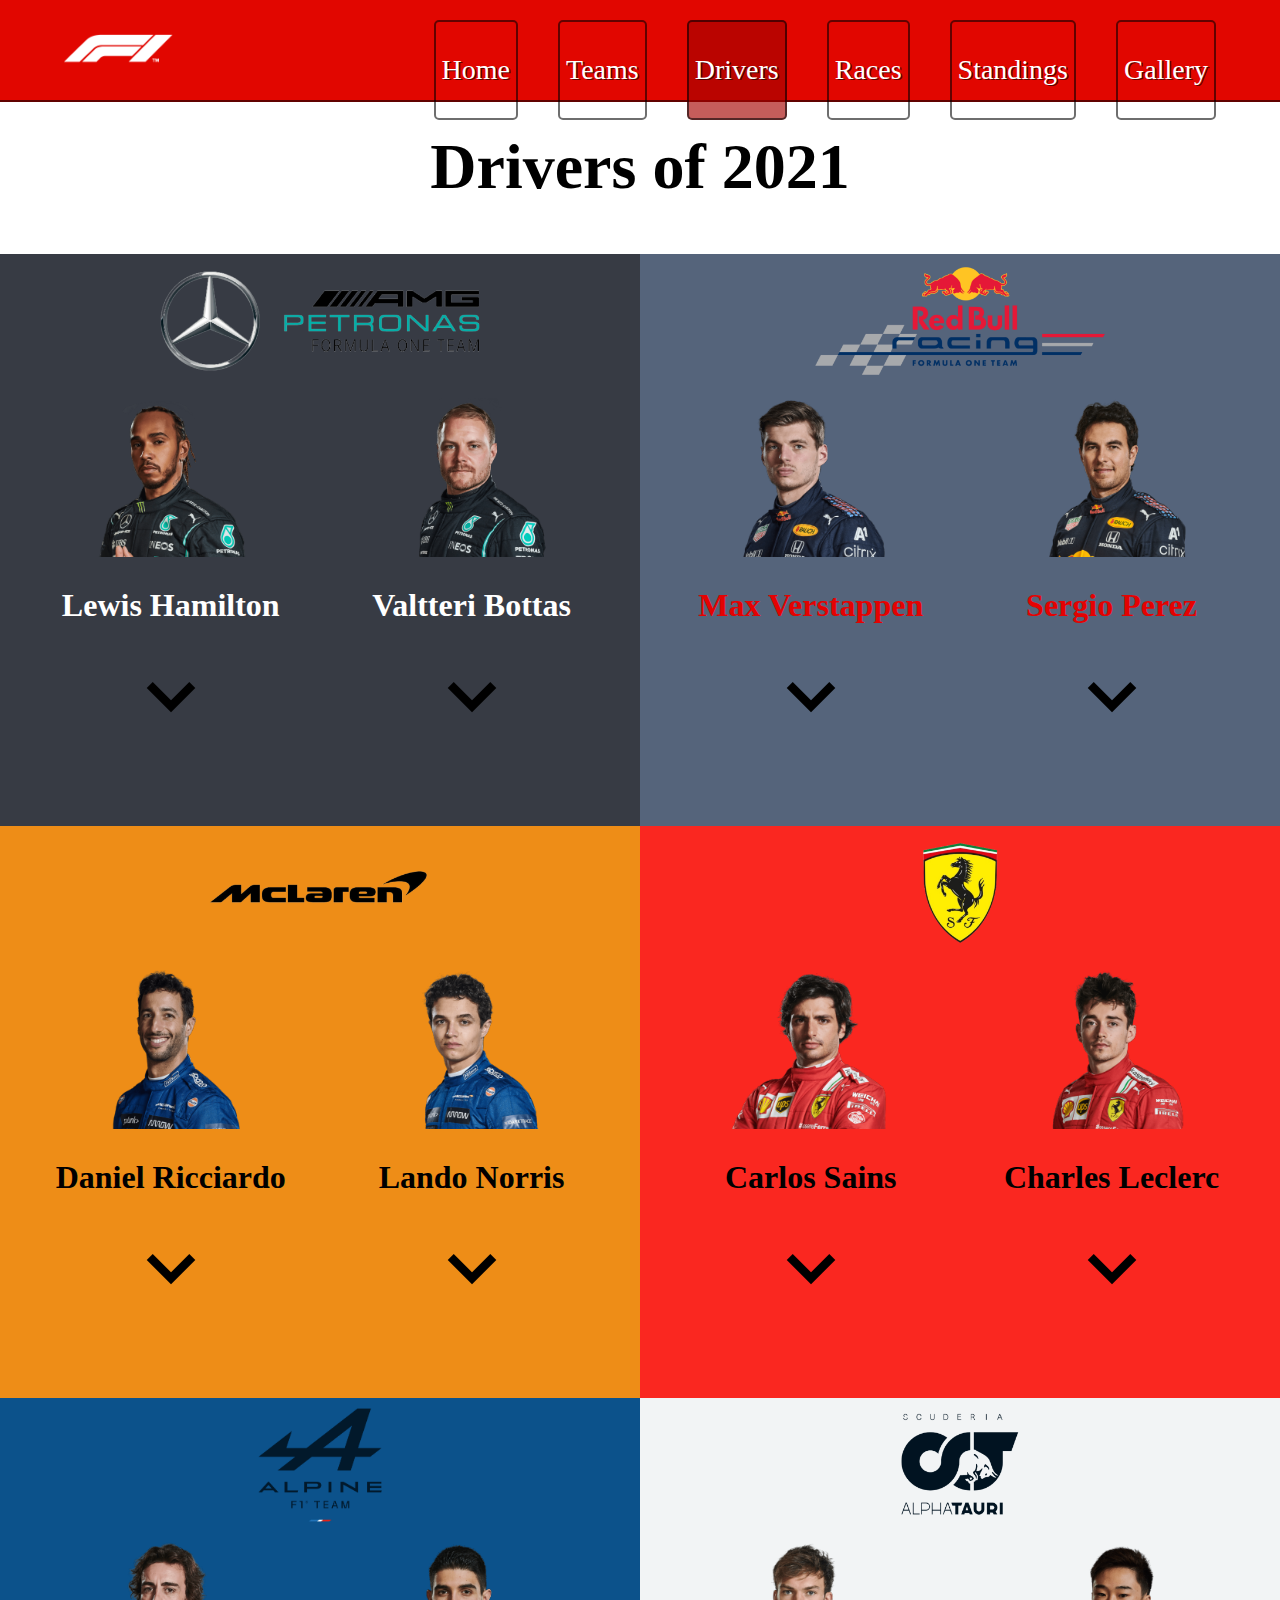
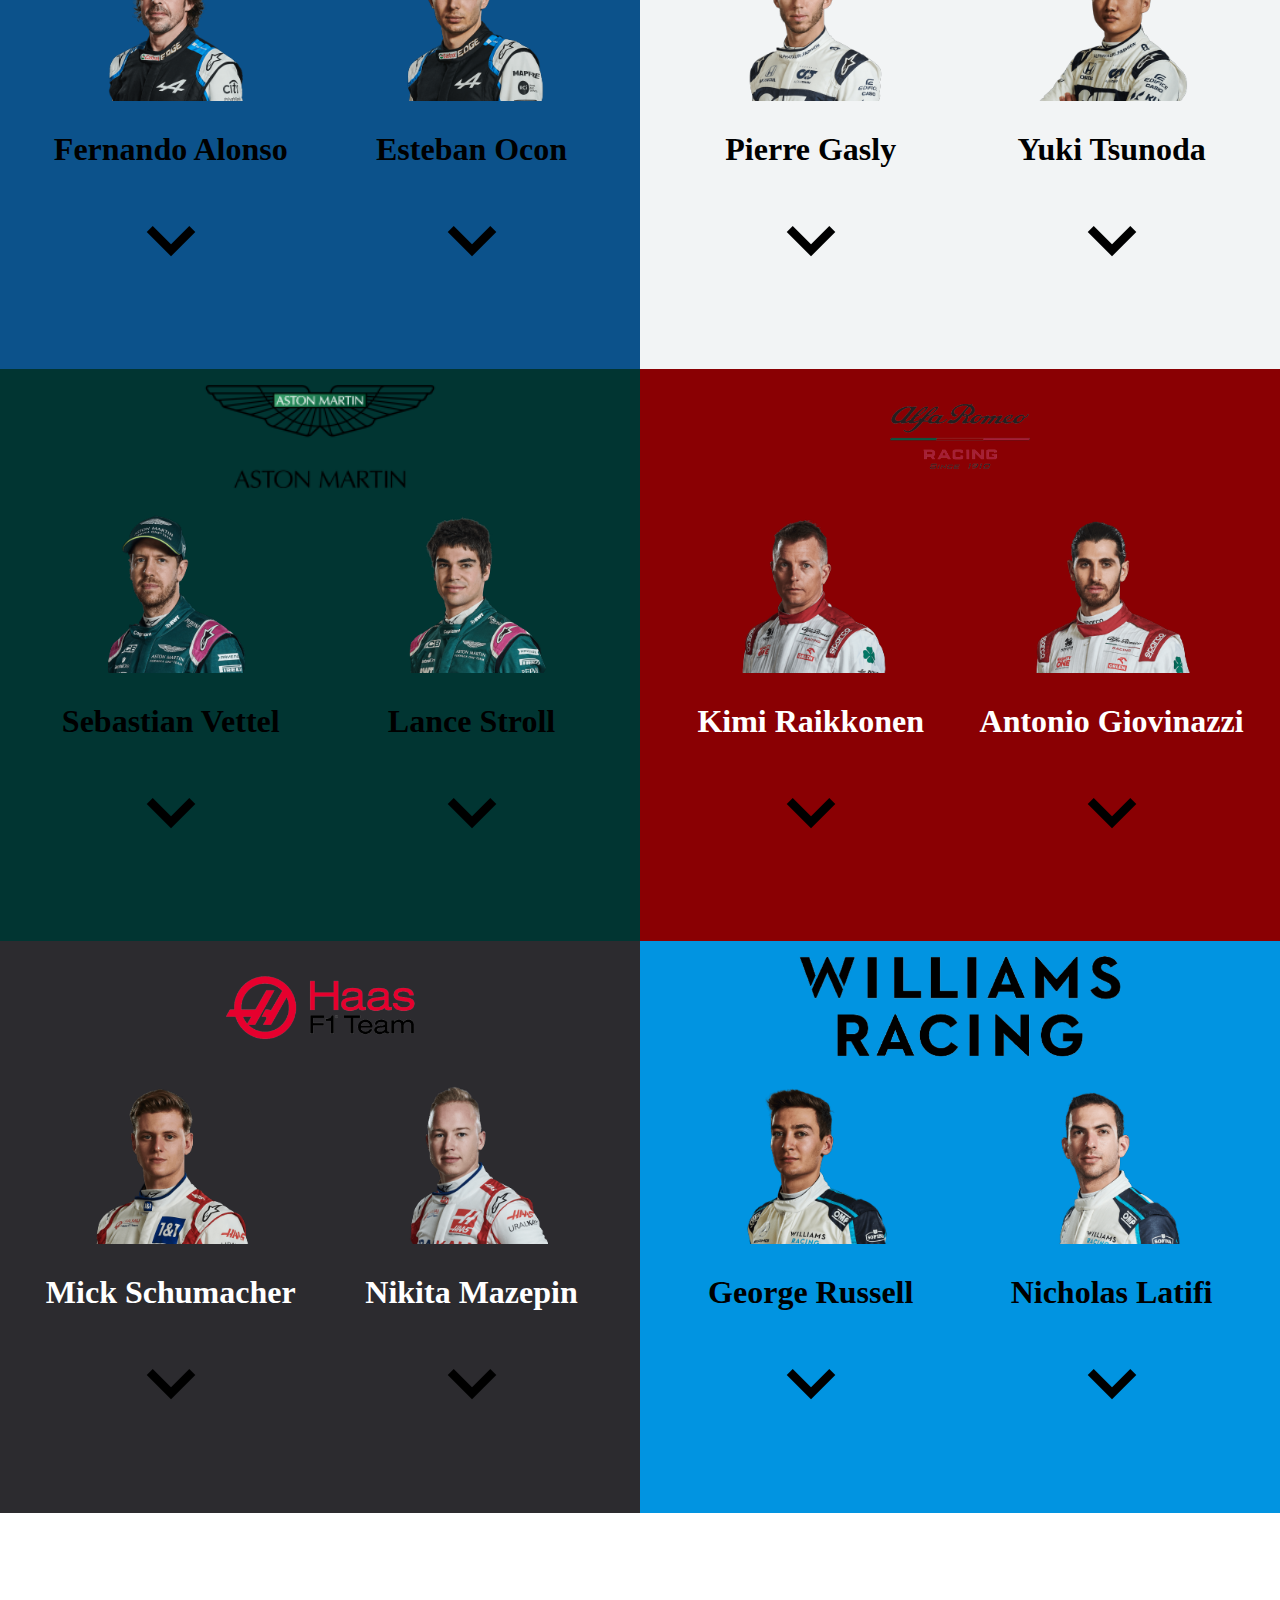
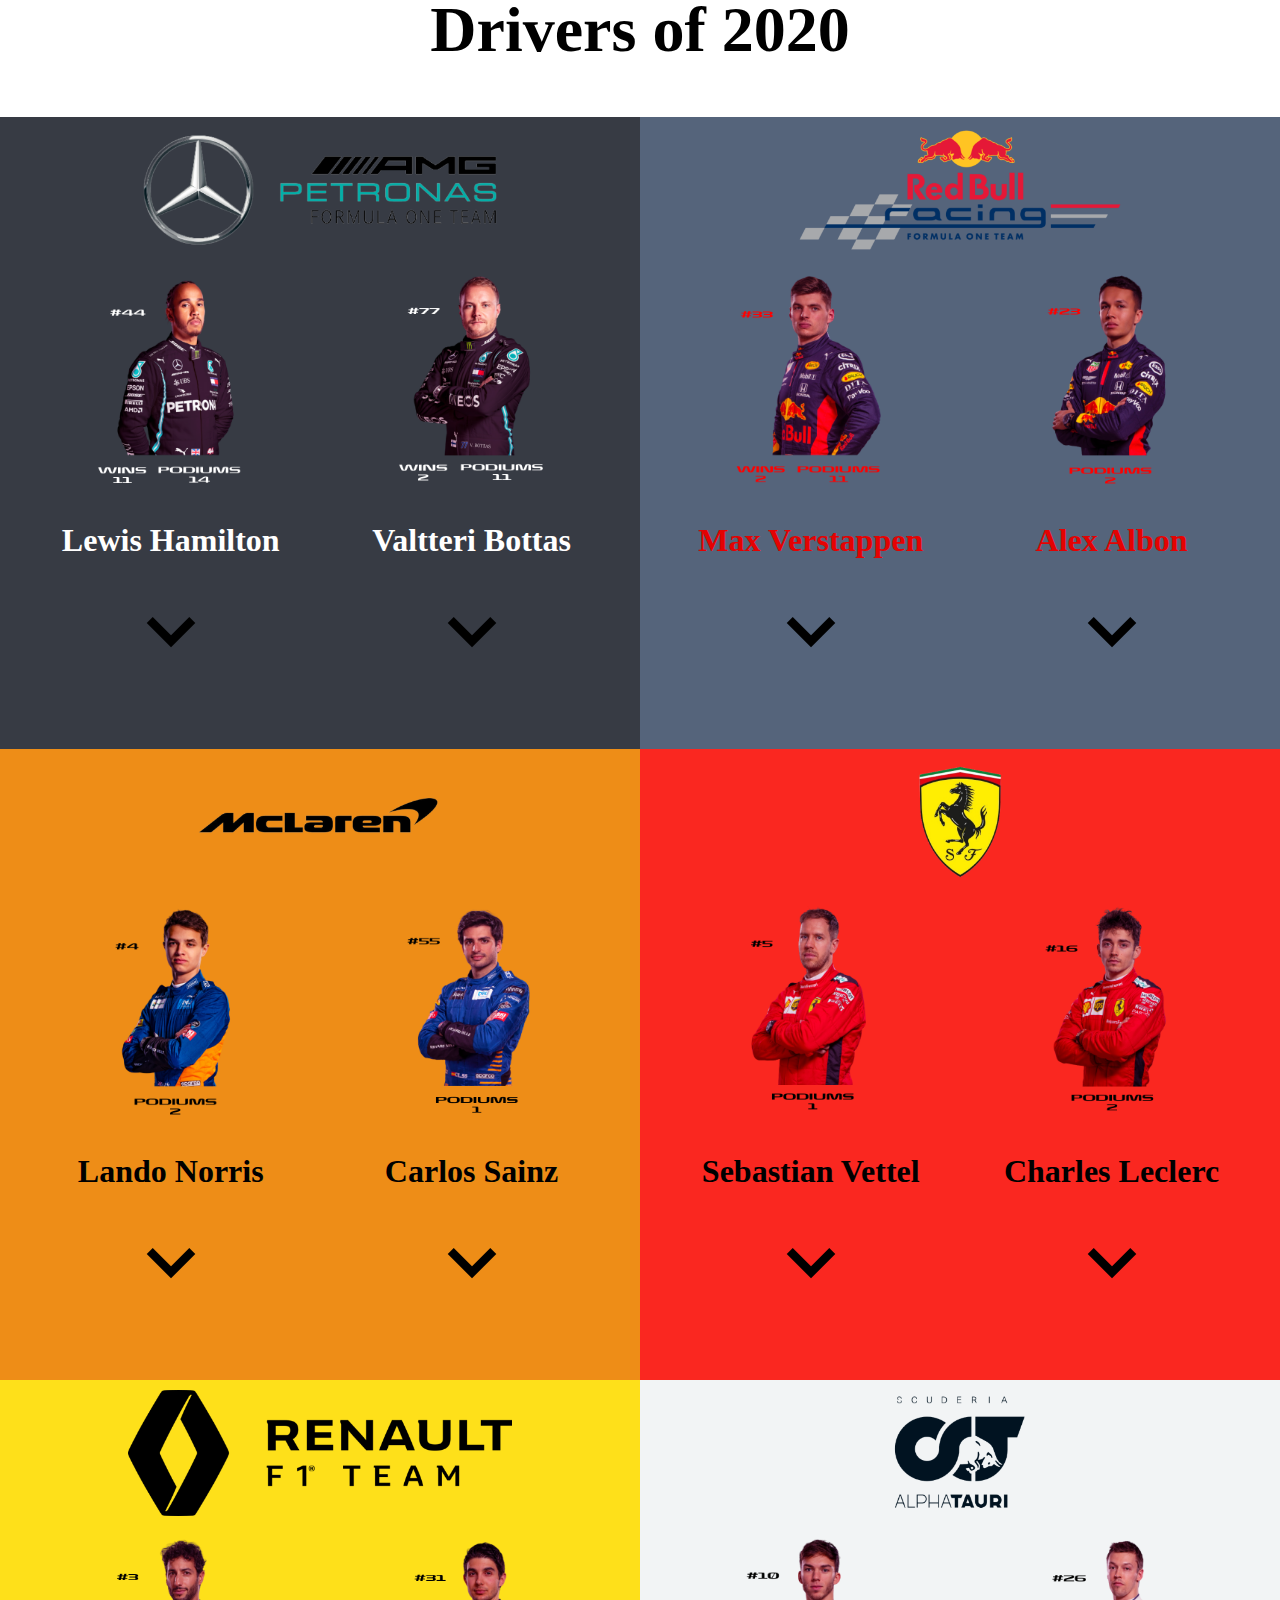
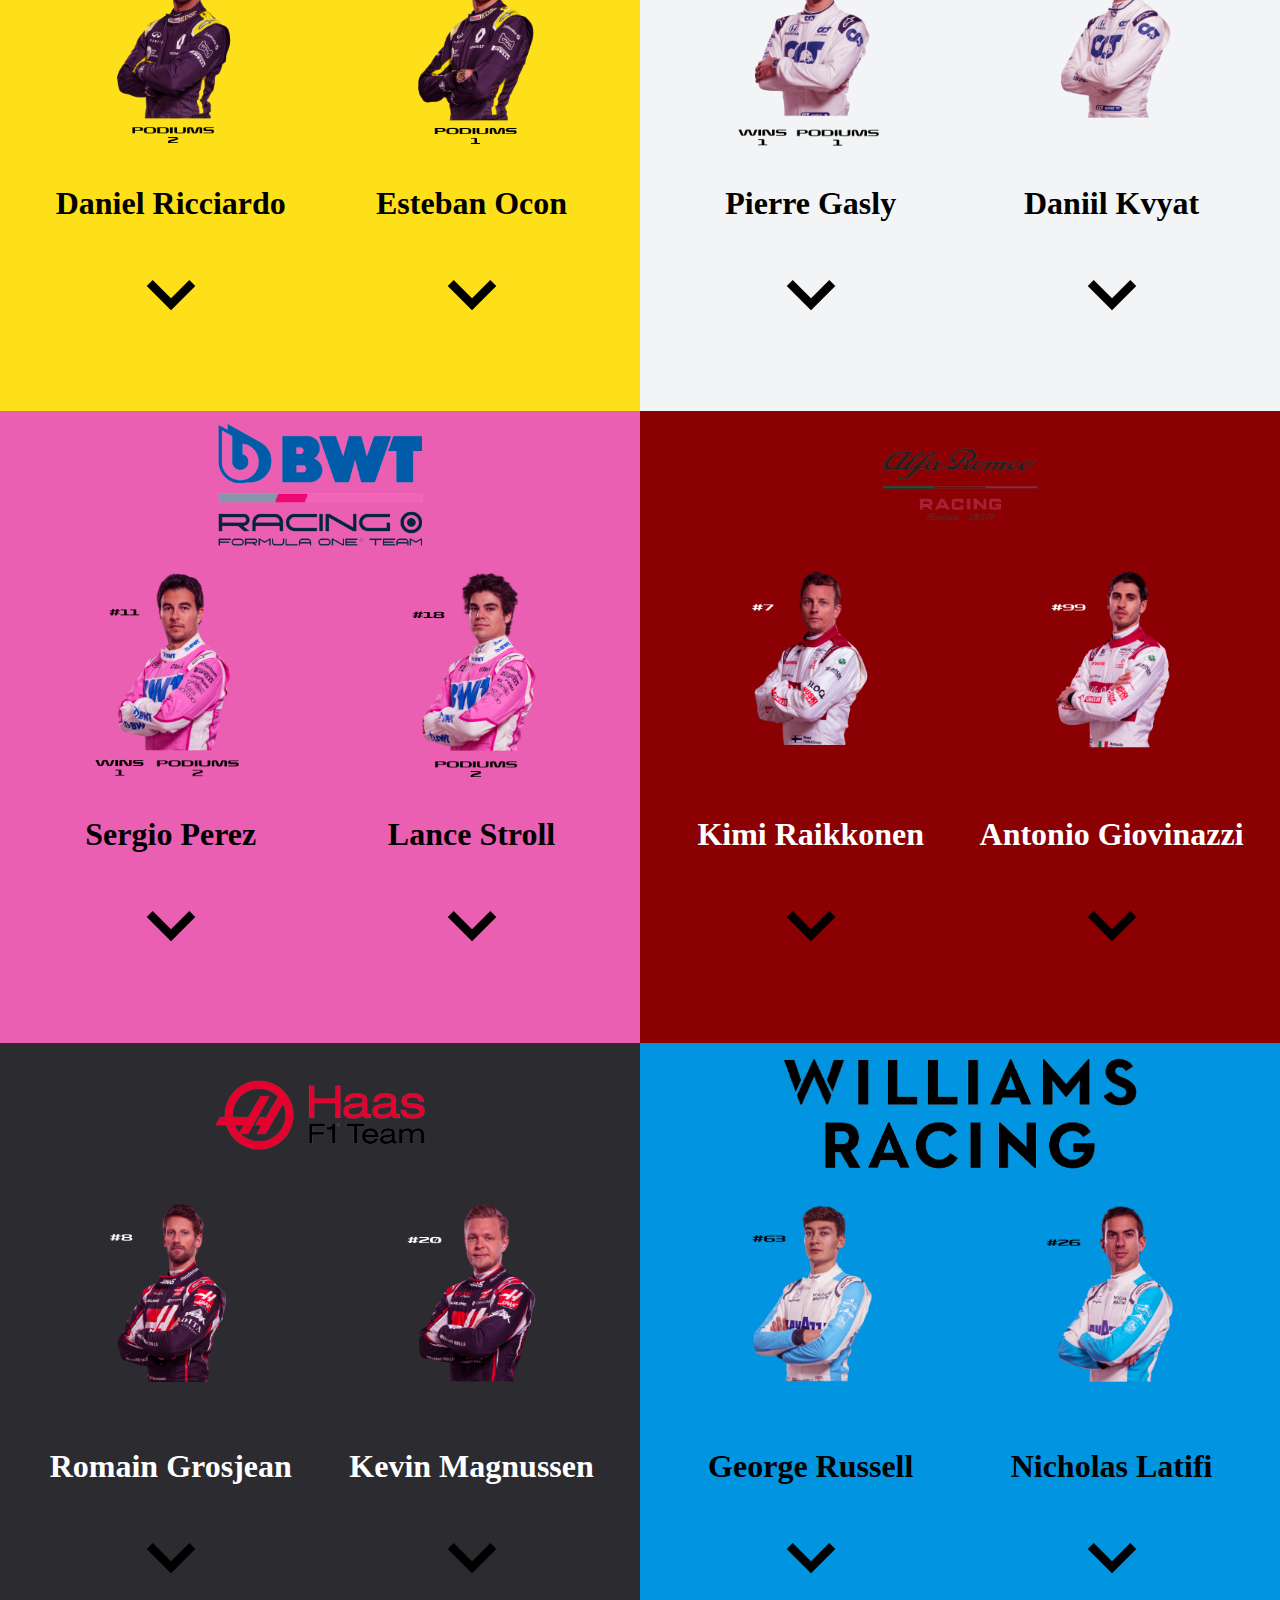
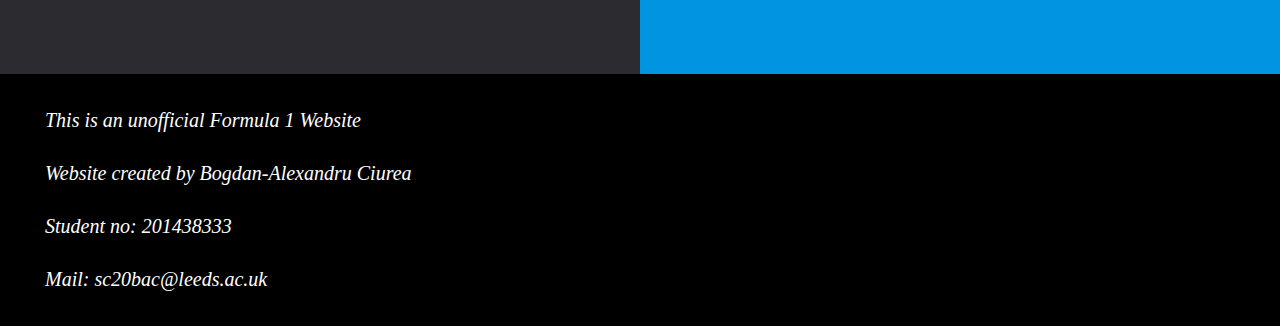
==== commit 170ce4d4: "Add files via upload" ====
--- a/Drivers.html
+++ b/Drivers.html
@@ -1,14 +1,19 @@
 <!DOCTYPE html>
-<html lang="en">
+<html lang="en" manifest="main.appcache">
 <head>
     <meta charset="UTF-8">
     <meta name="viewport" content="width=device-width, initial-scale=1.0">
     <meta http-equiv="X-UA-Xompatible" content="ie=edge">
     <title>F1</title>
     <link rel="stylesheet" href="reset.css">
-    <link rel="stylesheet" href="Header.css">
-    <link rel="stylesheet" href="cssdrivers.css">
-    <link rel="stylesheet" href="footer.css">
+    <link rel="stylesheet" type="text/css" media="screen" href="Header.css">
+    <link rel="stylesheet" type="text/css" media="screen" href="cssdrivers.css">
+    <link rel="stylesheet" type="text/css" media="screen" href="footer.css">
+
+    <link rel="stylesheet" type="text/css" media="print" href="pheader.css">
+    <link rel="stylesheet" type="text/css" media="print" href="pfooter.css">
+    <link rel="stylesheet" type="text/css" media="print" href="csspdrivers.css">
+
     <script src="https://ajax.googleapis.com/ajax/libs/jquery/3.6.0/jquery.min.js"></script>
     <script src="jsdrivers.js"></script>
 </head>
--- a/cssdrivers.css
+++ b/cssdrivers.css
@@ -166,7 +166,7 @@
 
 @media (max-width: 975px){
     main{
-        margin-top: 590px;
+        margin-top: 600px;
     }
     .grid{
         grid-template-columns: 100%;
@@ -207,7 +207,7 @@
         grid-column-gap: 0;
     }
     .title{
-        font-size: 200%;
+        font-size: 300%;
     }
     
 }
--- a/pheader.css
+++ b/pheader.css
@@ -0,0 +1,61 @@
+.header{
+    width: 100%;
+    display: block;
+}
+.nagigation{
+    float: none;
+    display: flex;
+    flex-wrap: wrap;
+}
+
+.header{
+    width: 100%;
+    height: 100px;
+    display: block;
+    color: black;
+    font-weight: 900;
+    left: 0;
+    top: 0;
+    border-bottom: 2.4px solid rgba(0, 0, 0, 0.568);
+}
+.innerHeader{
+    width: 90%;
+    height: 100%;
+    display: block;
+    margin: 0 auto;
+}
+.logo{
+    height: 100px;
+    display: table;
+    float: left;
+}
+.logo img{
+    padding-top: 10px;
+    height: 60px;
+}
+
+.navigation{
+    float: right;
+    height: 100%;
+}
+.navigation a:last-child{
+    padding-right: 0px;
+}
+.navigation a{
+    text-decoration: none;
+    height: 100%;
+    display: table;
+    float: left;
+    padding: 20px 5px;
+}
+
+.navigation a li{
+    display: table-cell;
+    vertical-align: middle;
+    height: 100%;
+    color: black;
+    font-size: 20px;
+    padding: 0 5px;
+    border: 2.4px solid rgba(0, 0, 0, 0.568);
+    border-radius: 5px;
+}
--- a/pfooter.css
+++ b/pfooter.css
@@ -0,0 +1,8 @@
+footer p a::after{
+    content: " (" attr(href) ") ";
+    display: block;
+}
+footer{
+    margin-top: 40px;
+    text-align: center;
+}--- a/csspdrivers.css
+++ b/csspdrivers.css
@@ -0,0 +1,88 @@
+.grid{
+    display: grid;
+    grid-template-columns: 100%;
+}
+
+.teamlogo{
+    width: 100% - 10px;
+    max-height: 180px;
+    padding: 10px;
+    height: 20%;
+}
+.teamlogo img{
+    height: 100%;
+    max-width: 100%;
+    display: block;
+    margin: 0 auto;
+}
+.drivers{
+    display: grid;
+    grid-template-columns: 44% 44%;
+    grid-column-gap: 6%;
+    padding-left: 6%;
+}
+.driver{
+    margin-bottom: 20px;
+    border-radius: 5px;
+}
+.photo img{
+    display: block;
+    margin: 10px auto;
+    width: 60%;
+}
+.name{
+    font-family: verdana;
+    text-align: center;
+    padding: 20px 0 ;
+}
+
+.arrow{
+    display: none;
+}
+.title{
+    text-align: center;
+    margin: 50px 0 40px 0;
+    text-decoration: underline;
+}
+
+
+.driversDescription{
+    background-color: white;
+    color: black;
+    width: 100%;
+}
+.driverDescriptionl{
+    display: grid;
+    grid-template-columns: 60% 34%;
+    grid-column-gap: 1%;
+    min-height: 300px;
+    padding: 20px 0 20px 10px;
+}
+.driverDescriptionr{
+    display: grid;
+    grid-template-columns: 30% 58%;
+    grid-column-gap: 4%;
+    min-height: 300px;
+    padding: 20px 0 20px 10px;
+}
+.about h1{
+    font-family: Verdana, Geneva, Tahoma, sans-serif;
+    padding: 10px 3px;
+}
+.about p{
+    font-size: 18px;
+    text-align: justify;
+    padding: 6px 0px;
+}
+
+.image{
+    display: block;
+    margin: auto 0 auto auto;
+}
+
+.image img{
+    border: 1px solid black;
+    height: 90%;
+    max-height: 270px;
+    box-shadow: 0.5px 1px #373B44;
+}